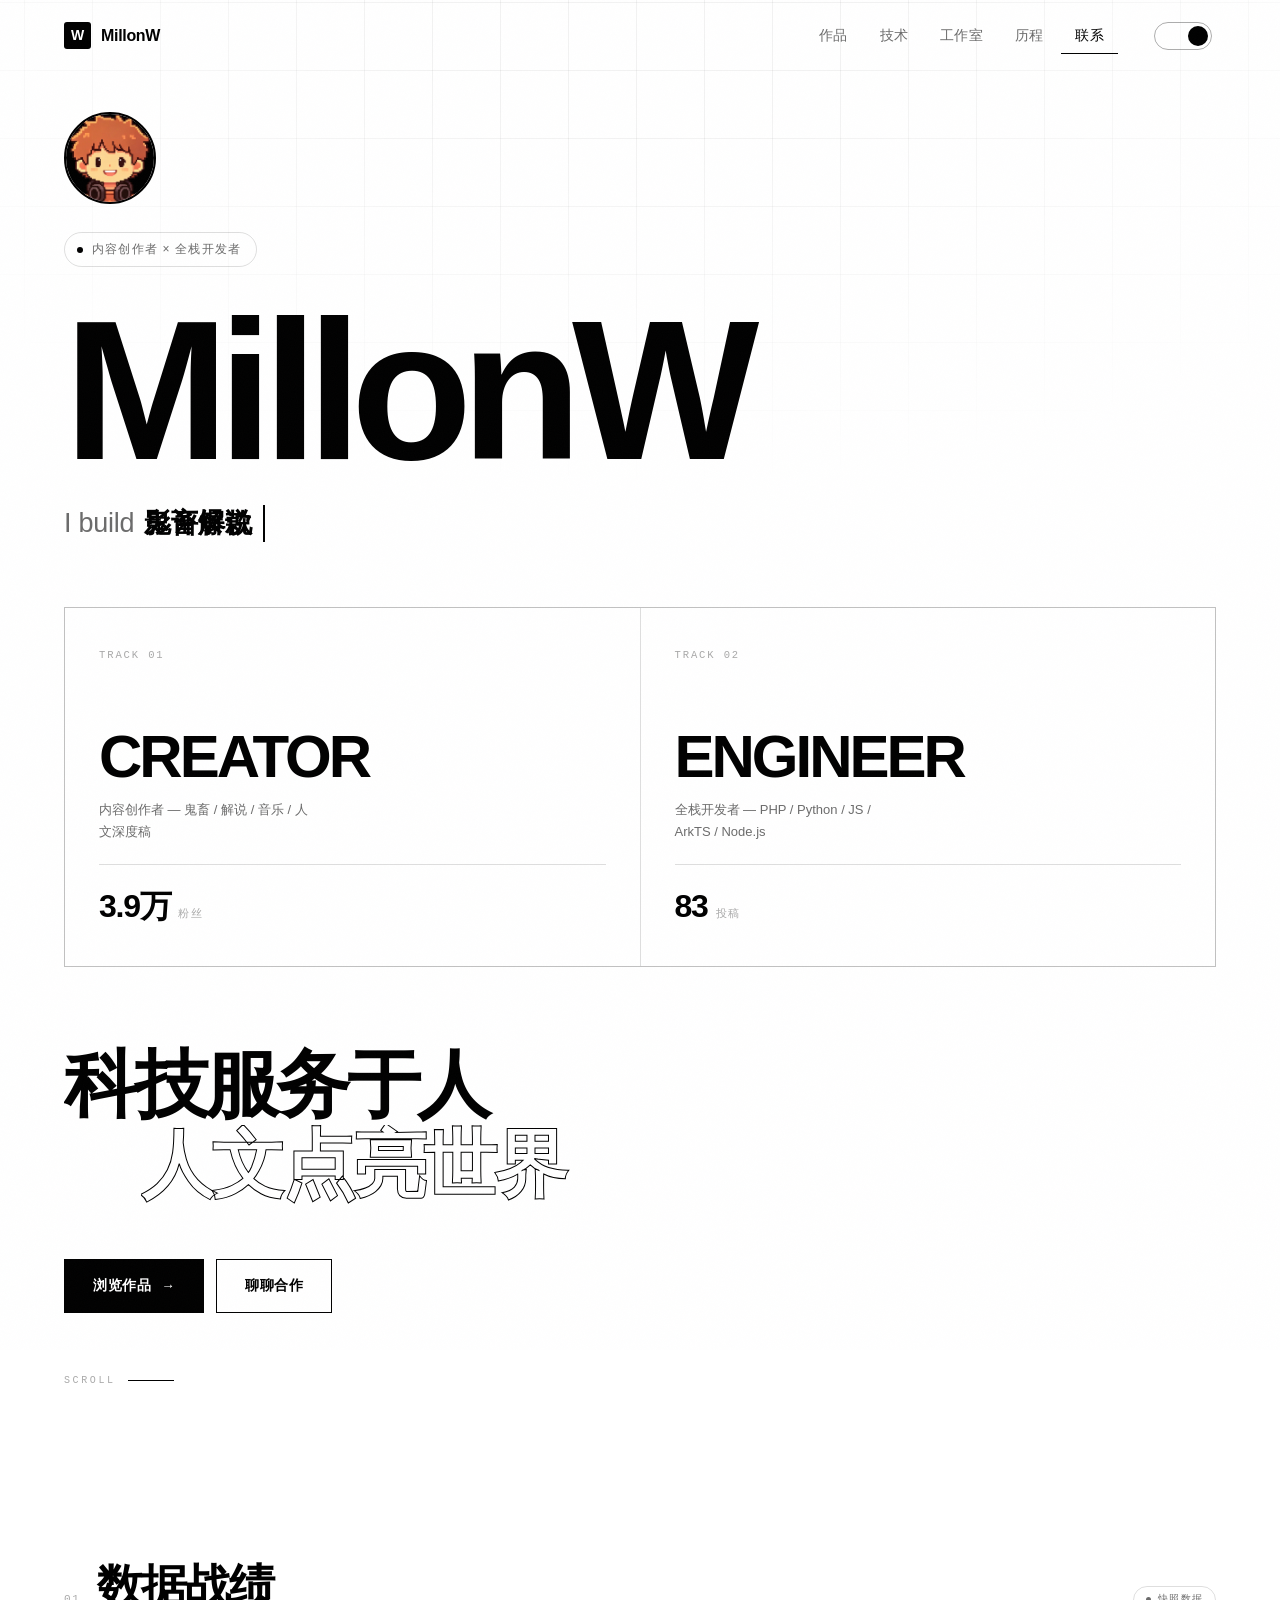
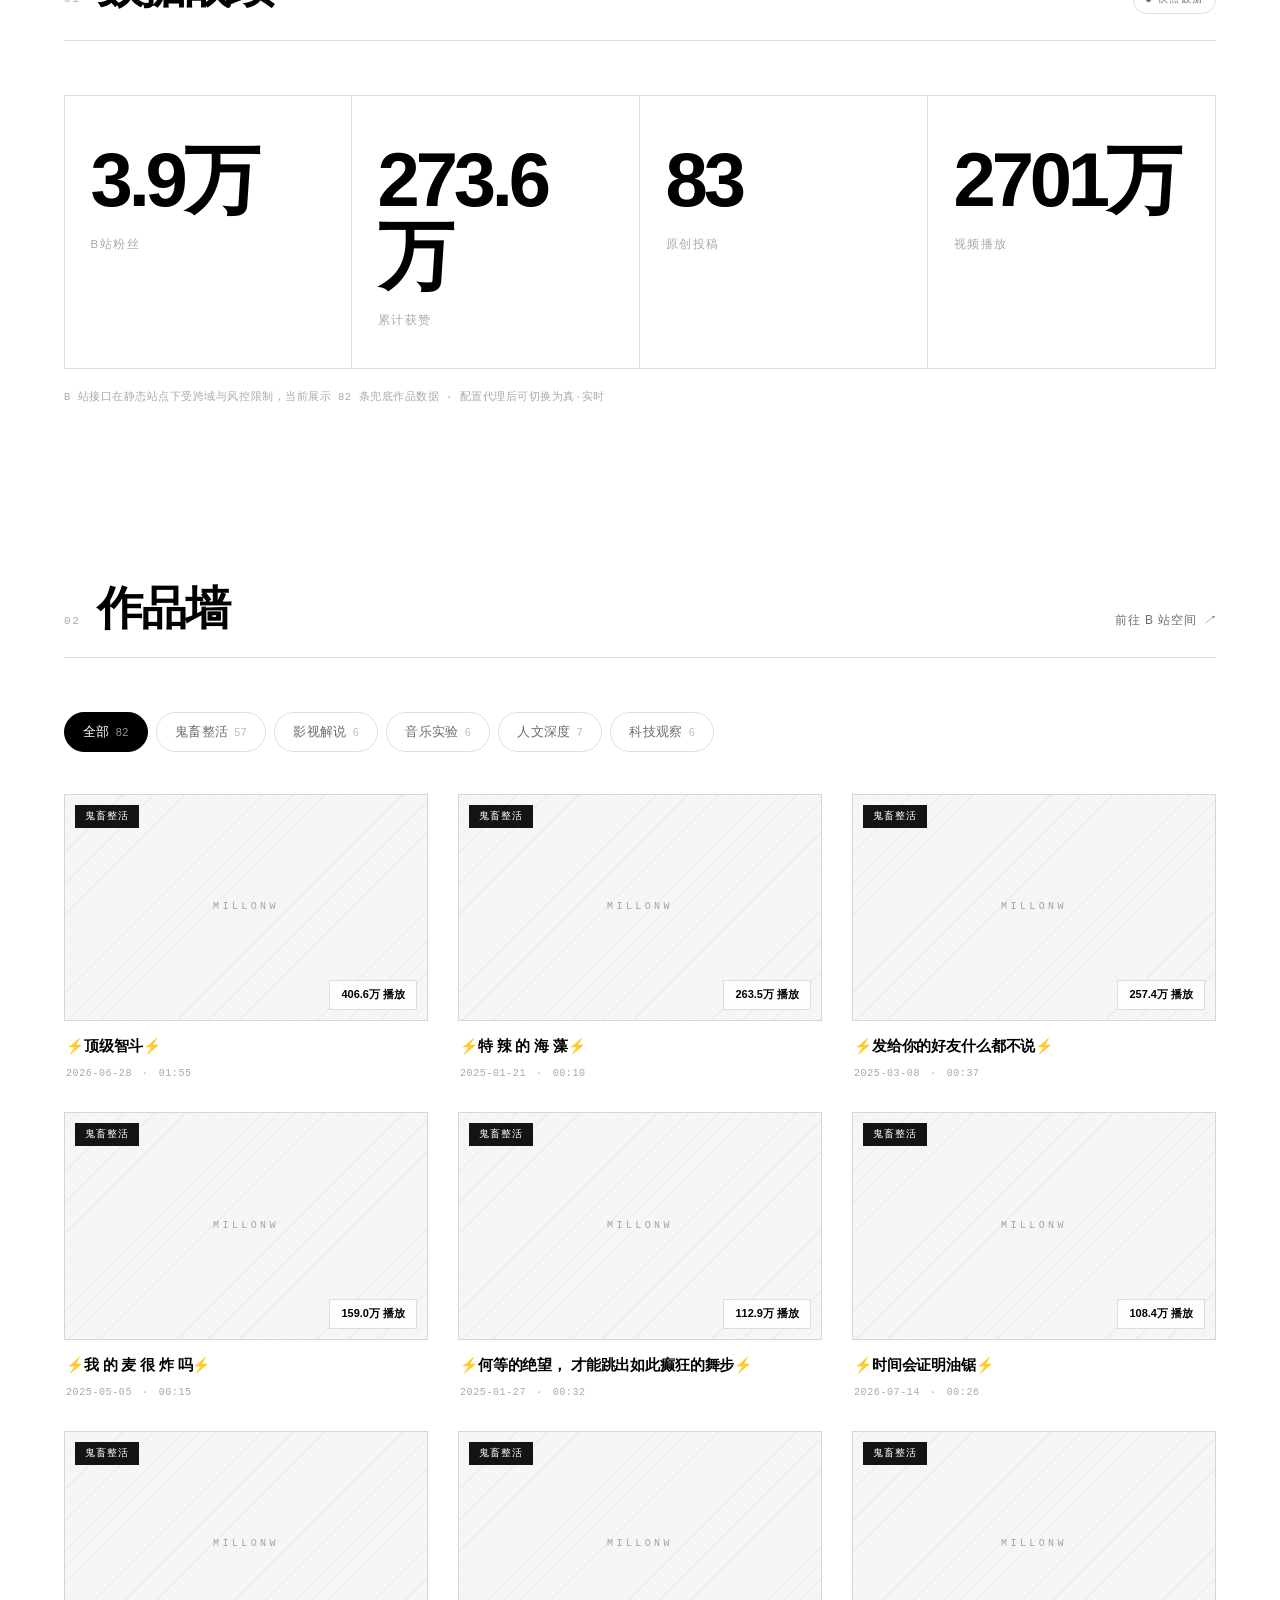
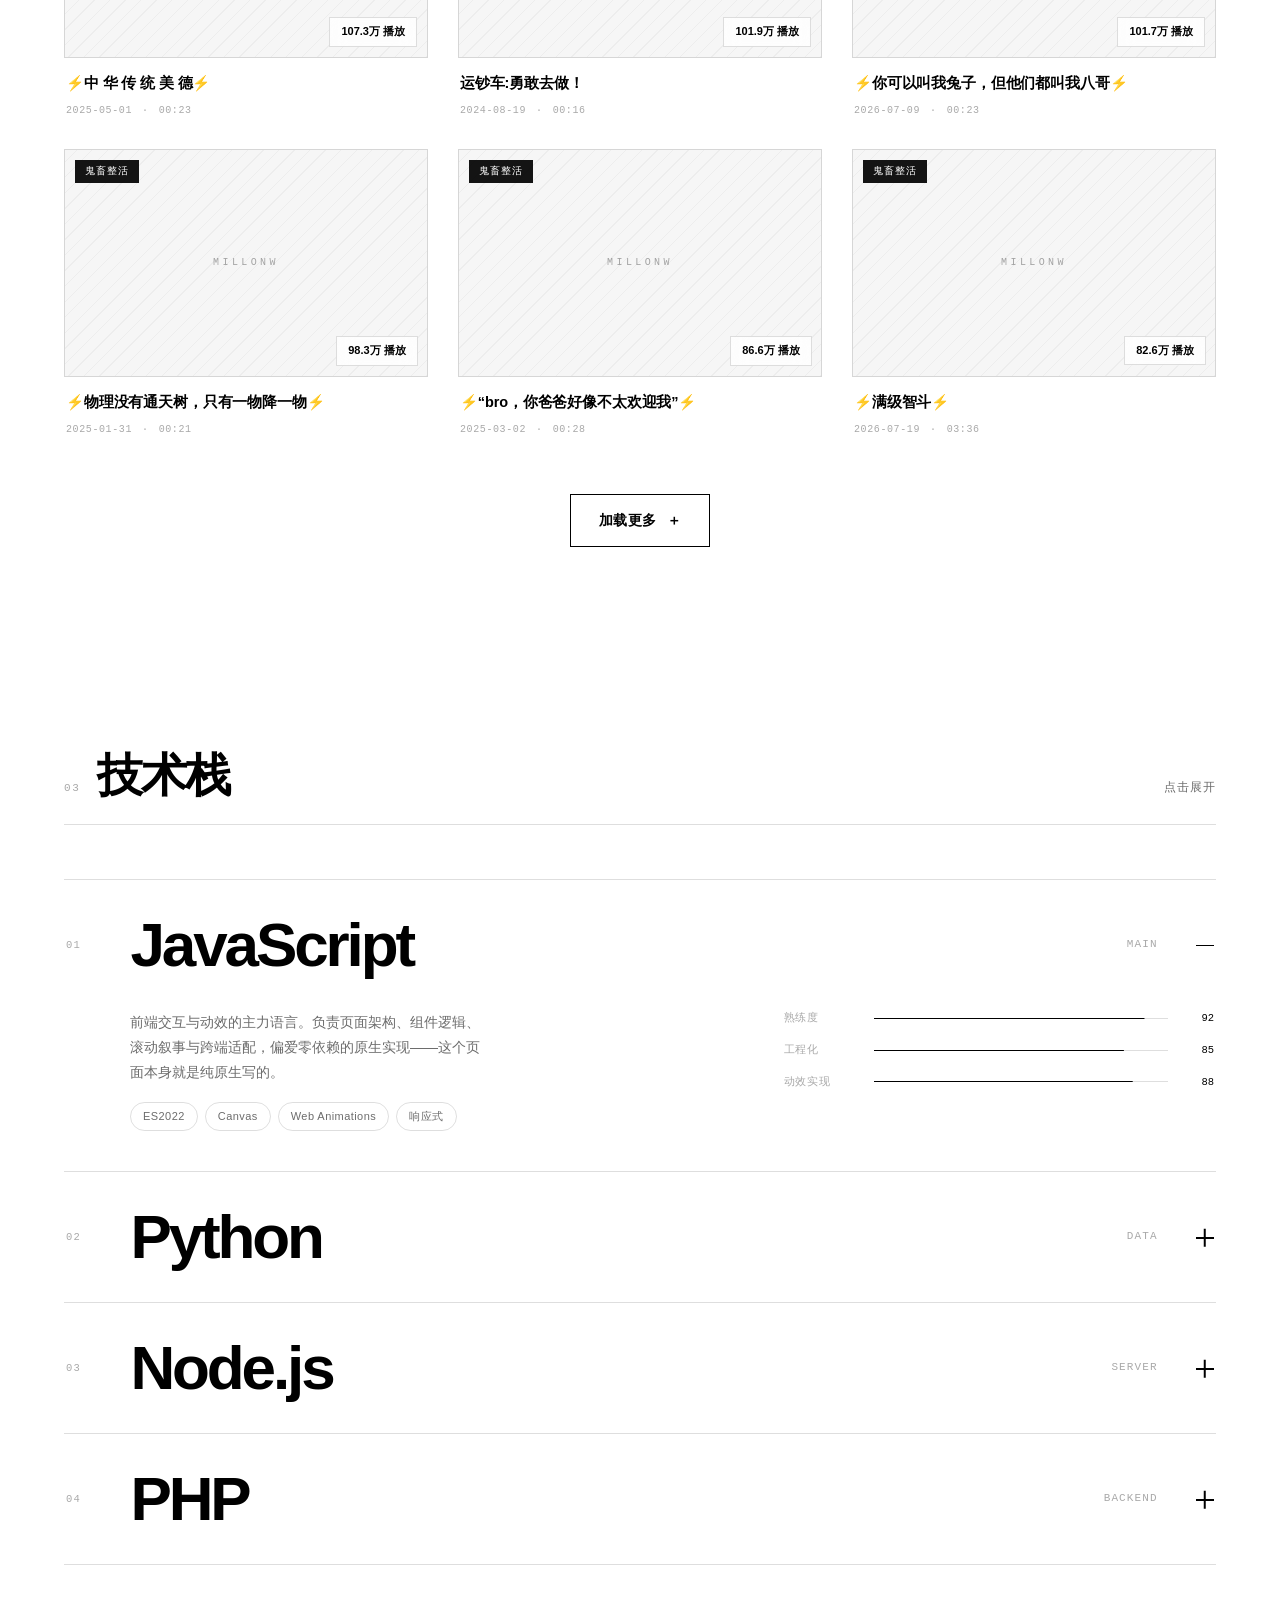
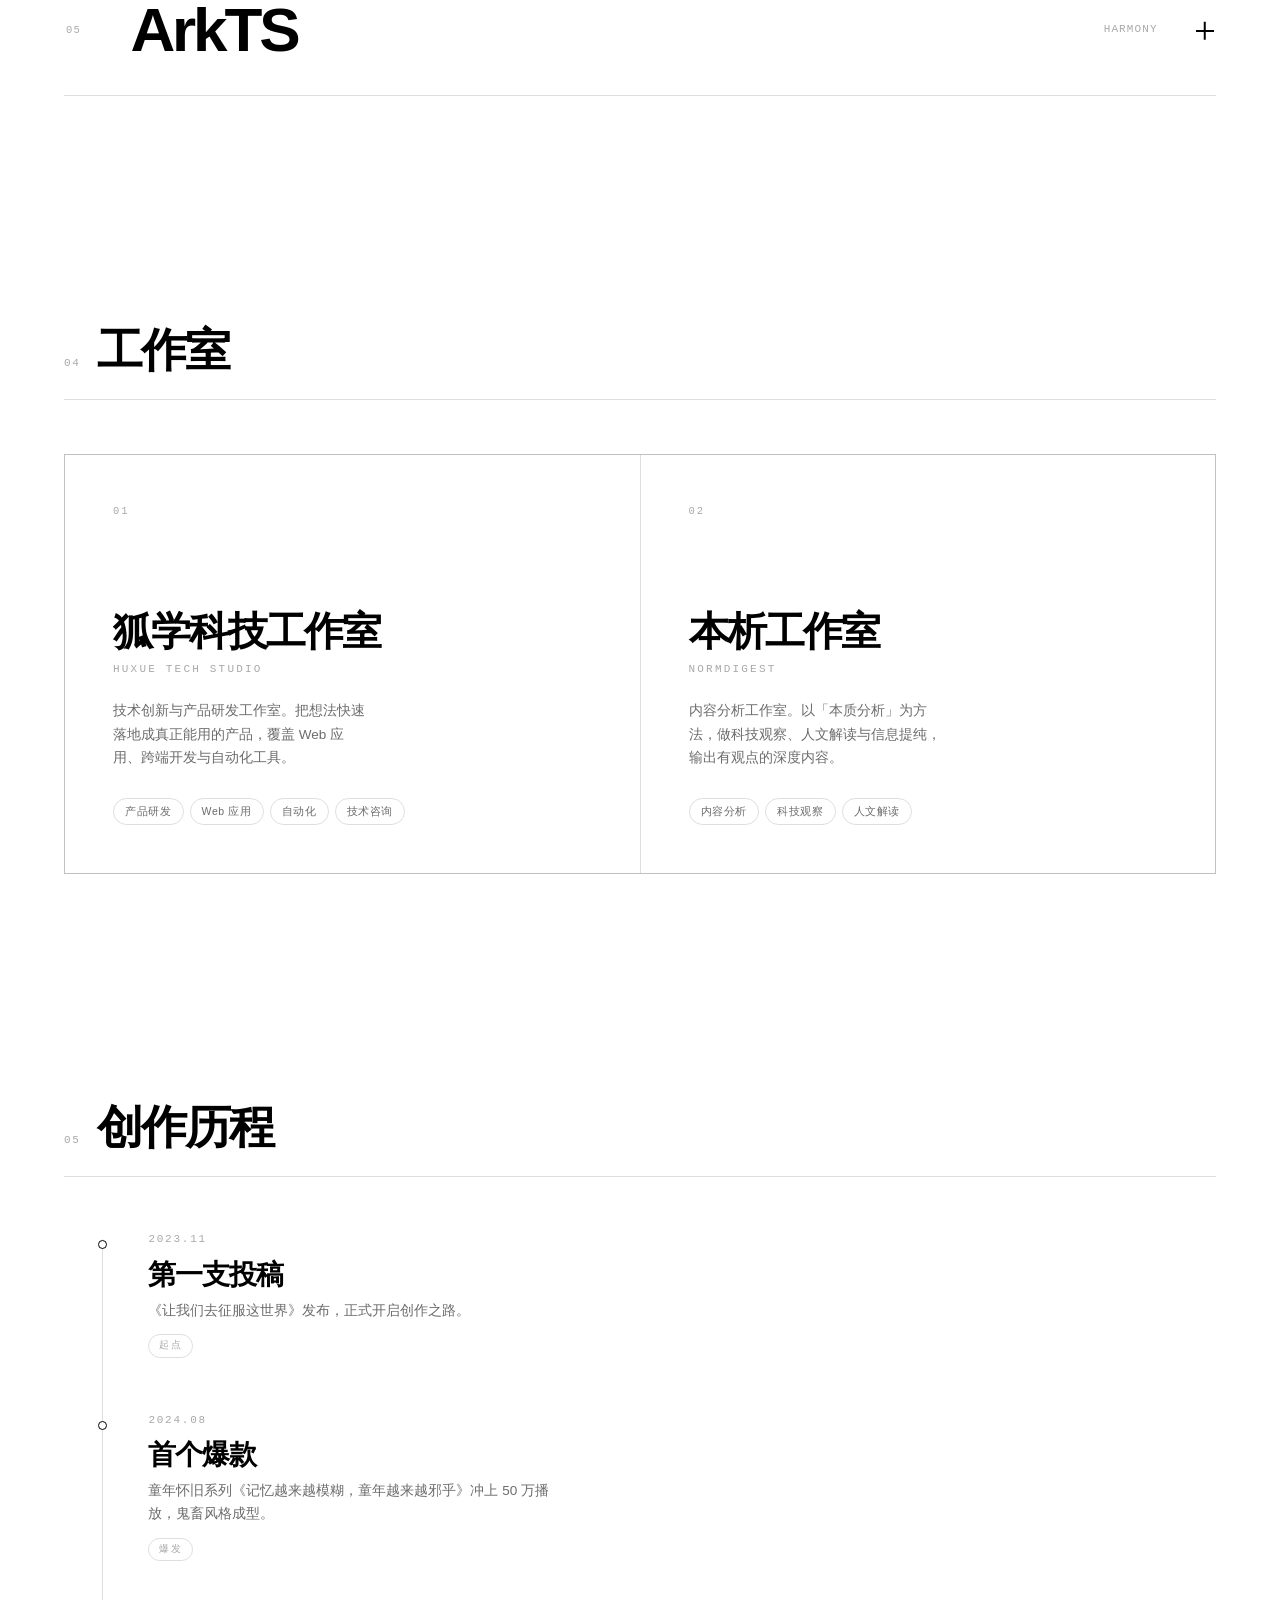
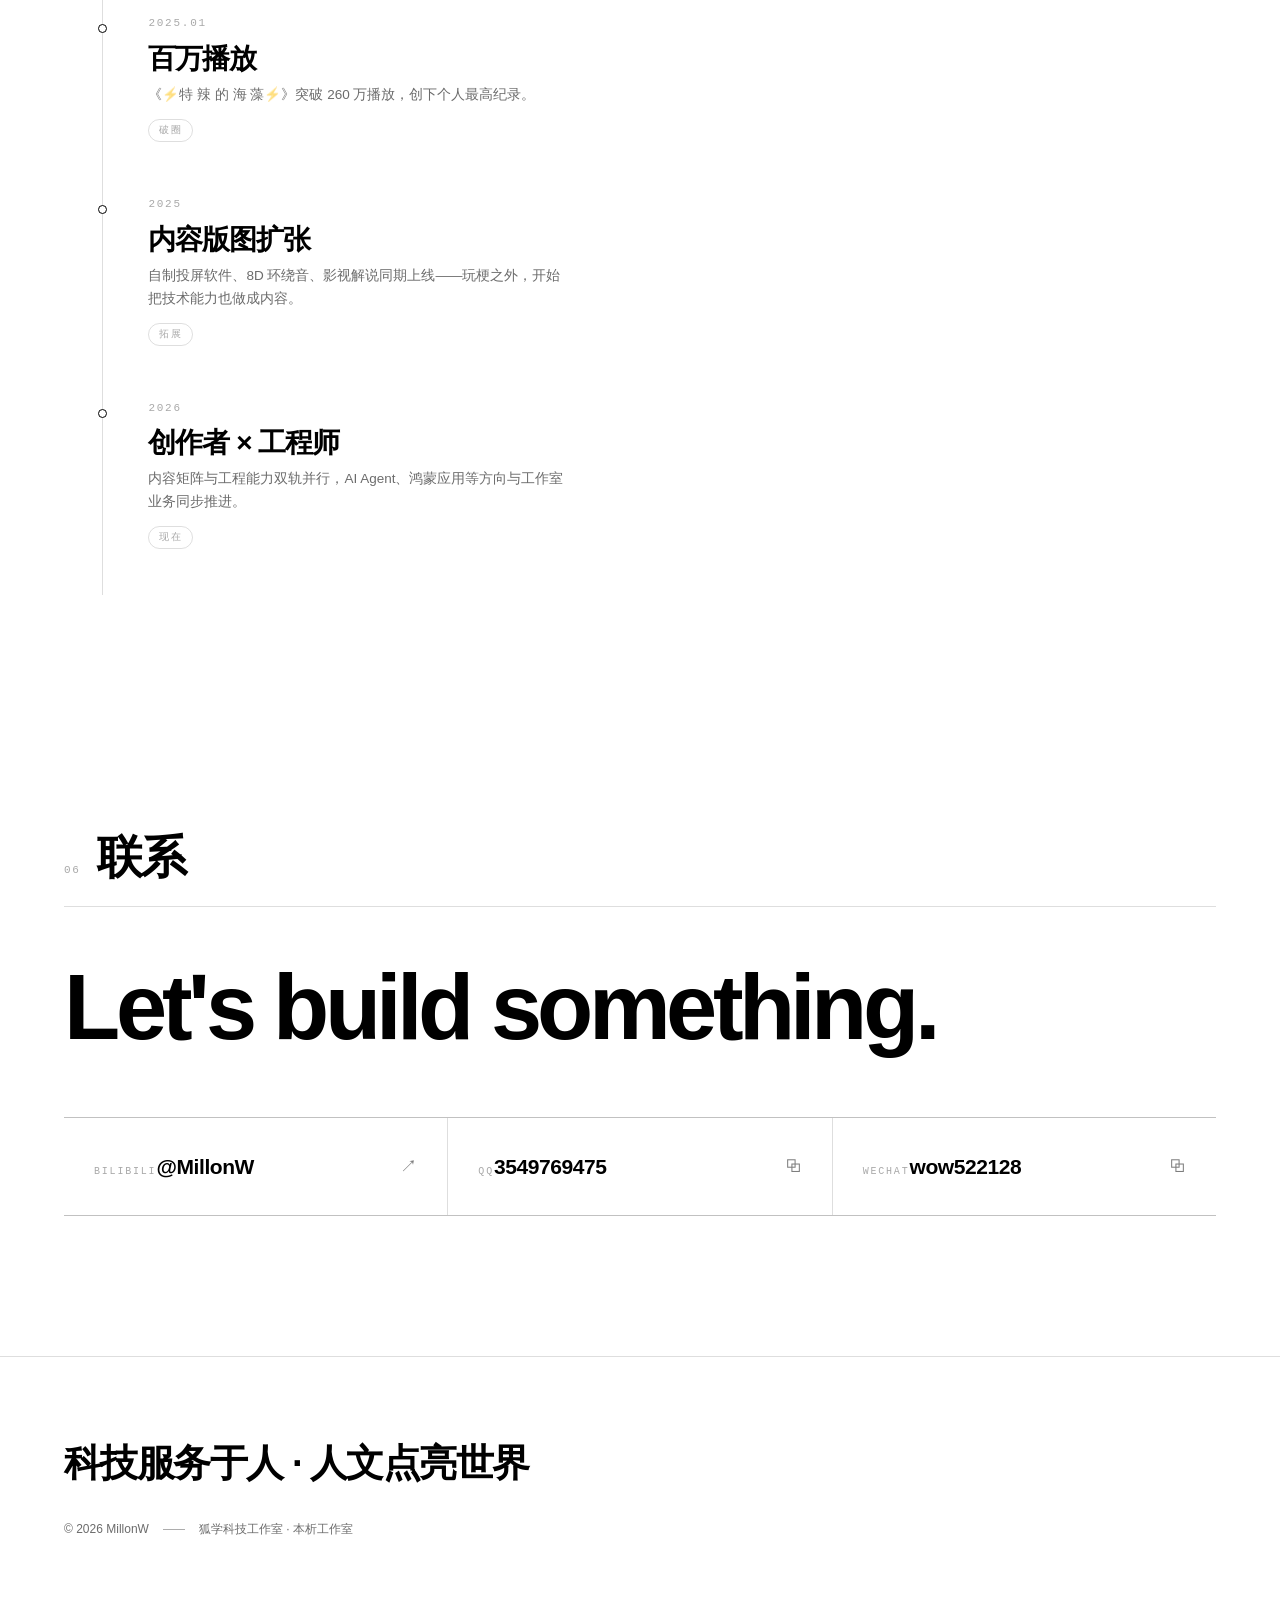
==== index.html @ 4a367e1f "feat: 个人主页上线（双轨身份 · 极简黑白 · 零依赖静态站）" ====
<!DOCTYPE html>
<html lang="zh-CN" data-theme="dark">
<head>
<meta charset="UTF-8">
<meta name="viewport" content="width=device-width, initial-scale=1.0, viewport-fit=cover">
<meta name="theme-color" content="#000000">
<title>MillonW — 科技服务于人，人文点亮世界</title>
<meta name="description" content="MillonW · B站UP主 / 全栈开发者 / 狐学科技工作室 & 本析工作室创始人。科技服务于人，人文点亮世界。">
<meta name="keywords" content="MillonW,狐学科技,本析工作室,NormDigest,全栈开发,PHP,Python,JavaScript,ArkTS,Node.js,B站UP主">

<!-- Open Graph -->
<meta property="og:type" content="profile">
<meta property="og:title" content="MillonW — 科技服务于人，人文点亮世界">
<meta property="og:description" content="B站UP主 / 全栈开发者 / 狐学科技 & 本析工作室创始人">
<meta property="og:image" content="assets/img/avatar.jpg">
<meta name="twitter:card" content="summary_large_image">

<link rel="icon" href="data:image/svg+xml,%3Csvg%20xmlns='http://www.w3.org/2000/svg'%20viewBox='0%200%20100%20100'%3E%3Crect%20width='100'%20height='100'%20fill='%23000'/%3E%3Cpath%20d='M18%2024%20L34%2076%20L50%2040%20L66%2076%20L82%2024'%20fill='none'%20stroke='%23fff'%20stroke-width='14'%20stroke-linejoin='round'%20stroke-linecap='round'/%3E%3C/svg%3E">

<link rel="preconnect" href="https://i0.hdslb.com">
<link rel="preconnect" href="https://i1.hdslb.com">
<link rel="preconnect" href="https://i2.hdslb.com">
<link rel="stylesheet" href="assets/css/style.css">
</head>
<body>

<!-- ══════════════════════════ 预加载 ══════════════════════════ -->
<div class="preloader" id="preloader">
  <div class="preloader__inner">
    <div class="preloader__name" aria-label="MillonW">
      <span>M</span><span>I</span><span>L</span><span>L</span><span>O</span><span>N</span><span>W</span>
    </div>
    <div class="preloader__bar"><i></i></div>
  </div>
</div>

<!-- ══════════════════════════ 装饰层 ══════════════════════════ -->
<div class="grain" aria-hidden="true"></div>
<div class="grid-bg" aria-hidden="true"><div class="grid-bg__inner"></div></div>
<div class="spotlight" id="spotlight" aria-hidden="true"></div>

<div class="cursor" id="cursor" aria-hidden="true"><i></i></div>
<div class="scroll-progress" aria-hidden="true"><i id="scrollBar"></i></div>

<!-- ══════════════════════════ 导航 ══════════════════════════ -->
<!-- 浮动控件：页面较长，导航自动隐藏后仍可随时切主题 / 回顶部 -->
<div class="fab" id="fab">
  <button class="fab__btn" id="fabTheme" type="button" aria-label="切换黑白配色" title="切换黑白配色">
    <svg class="ico-sun" viewBox="0 0 24 24" width="15" height="15" aria-hidden="true">
      <circle cx="12" cy="12" r="4.2" fill="currentColor"/>
      <g stroke="currentColor" stroke-width="1.8" stroke-linecap="round">
        <path d="M12 2v2.6M12 19.4V22M2 12h2.6M19.4 12H22M4.9 4.9l1.9 1.9M17.2 17.2l1.9 1.9M19.1 4.9l-1.9 1.9M6.8 17.2l-1.9 1.9"/>
      </g>
    </svg>
    <svg class="ico-moon" viewBox="0 0 24 24" width="15" height="15" aria-hidden="true">
      <path d="M20.5 14.6A8.6 8.6 0 1 1 9.4 3.5a6.9 6.9 0 0 0 11.1 11.1z" fill="currentColor"/>
    </svg>
  </button>
  <button class="fab__btn" id="fabTop" type="button" aria-label="回到顶部" title="回到顶部">
    <svg viewBox="0 0 24 24" width="15" height="15" aria-hidden="true">
      <path d="M12 19V5M5 12l7-7 7 7" fill="none" stroke="currentColor" stroke-width="1.9"
            stroke-linecap="round" stroke-linejoin="round"/>
    </svg>
  </button>
</div>

<header class="nav" id="nav">
  <div class="nav__inner">
    <a href="#hero" class="nav__logo" data-scroll>
      <span class="nav__logo-mark">W</span>
      <span class="nav__logo-text">MillonW</span>
    </a>

    <nav class="nav__links" aria-label="主导航">
      <a href="#works" data-scroll><span>作品</span></a>
      <a href="#stack" data-scroll><span>技术</span></a>
      <a href="#studio" data-scroll><span>工作室</span></a>
      <a href="#timeline" data-scroll><span>历程</span></a>
      <a href="#contact" data-scroll><span>联系</span></a>
    </nav>

    <div class="nav__right">
      <button class="theme-toggle" id="themeToggle" aria-label="切换黑白配色" title="切换黑白配色">
        <span class="theme-toggle__track">
          <i class="theme-toggle__thumb"></i>
          <svg class="ico-sun" viewBox="0 0 24 24" width="12" height="12" aria-hidden="true">
            <circle cx="12" cy="12" r="4.2" fill="currentColor"/>
            <g stroke="currentColor" stroke-width="1.8" stroke-linecap="round">
              <path d="M12 2v2.6M12 19.4V22M2 12h2.6M19.4 12H22M4.9 4.9l1.9 1.9M17.2 17.2l1.9 1.9M19.1 4.9l-1.9 1.9M6.8 17.2l-1.9 1.9"/>
            </g>
          </svg>
          <svg class="ico-moon" viewBox="0 0 24 24" width="12" height="12" aria-hidden="true">
            <path d="M20.5 14.6A8.6 8.6 0 1 1 9.4 3.5a6.9 6.9 0 0 0 11.1 11.1z" fill="currentColor"/>
          </svg>
        </span>
      </button>

      <button class="nav__burger" id="burger" aria-label="打开菜单" aria-expanded="false">
        <i></i><i></i>
      </button>
    </div>
  </div>
</header>

<!-- 移动端抽屉 -->
<div class="drawer" id="drawer" aria-hidden="true">
  <nav class="drawer__links">
    <a href="#works" data-scroll><em>01</em> 作品</a>
    <a href="#stack" data-scroll><em>02</em> 技术</a>
    <a href="#studio" data-scroll><em>03</em> 工作室</a>
    <a href="#timeline" data-scroll><em>04</em> 历程</a>
    <a href="#contact" data-scroll><em>05</em> 联系</a>
  </nav>
  <div class="drawer__foot">
    <span>科技服务于人，人文点亮世界</span>
  </div>
</div>

<main id="main">

<!-- ══════════════════════════ HERO ══════════════════════════ -->
<section class="hero" id="hero">
  <div class="hero__inner">

    <div class="hero__avatar reveal" aria-label="MillonW 头像">
      <img src="assets/img/avatar.jpg" alt="MillonW 头像" width="84" height="84" decoding="async">
    </div>

    <div class="hero__tag reveal">
      <i class="dot"></i>
      <span data-live-label>内容创作者 × 全栈开发者</span>
    </div>

    <h1 class="hero__title">
      <span class="hero__title-line" data-split>MillonW</span>
    </h1>

    <div class="hero__roles">
      <span class="hero__role-static">I build</span>
      <span class="hero__role-rotator" id="roleRotator">
        <span class="is-active">鬼畜爆款</span>
        <span>影评解说</span>
        <span>8D 音乐</span>
        <span>全栈应用</span>
        <span>AI Agent</span>
      </span>
    </div>

    <!-- 双轨：创作者 / 工程师 -->
    <div class="tracks" id="tracks">
      <a class="track reveal" href="#works" data-scroll data-track="creator">
        <div class="track__head">
          <span class="track__no">TRACK 01</span>
          <span class="track__arrow">↗</span>
        </div>
        <h3 class="track__title">CREATOR</h3>
        <p class="track__desc">内容创作者 — 鬼畜 / 解说 / 音乐 / 人文深度稿</p>
        <div class="track__meta"><b data-stat="follower">—</b><span>粉丝</span></div>
      </a>
      <a class="track reveal" href="#stack" data-scroll data-track="engineer">
        <div class="track__head">
          <span class="track__no">TRACK 02</span>
          <span class="track__arrow">↗</span>
        </div>
        <h3 class="track__title">ENGINEER</h3>
        <p class="track__desc">全栈开发者 — PHP / Python / JS / ArkTS / Node.js</p>
        <div class="track__meta"><b data-stat="archiveCount">—</b><span>投稿</span></div>
      </a>
    </div>

    <!-- 名言视觉锤 -->
    <div class="creed" id="creed">
      <p class="creed__line" data-creed>科技服务于人</p>
      <p class="creed__line creed__line--alt" data-creed>人文点亮世界</p>
    </div>

    <div class="hero__cta reveal">
      <a href="#works" class="btn btn--solid" data-scroll>
        <span>浏览作品</span>
        <i>→</i>
      </a>
      <a href="#contact" class="btn btn--ghost" data-scroll>
        <span>聊聊合作</span>
      </a>
    </div>
  </div>

  <a class="scroll-hint" href="#stats" data-scroll aria-label="向下滚动">
    <span>SCROLL</span>
    <i></i>
  </a>
</section>

<!-- ══════════════════════════ 数据战绩 ══════════════════════════ -->
<section class="stats" id="stats">
  <div class="wrap">
    <div class="sec-head reveal">
      <span class="sec-head__no">01</span>
      <h2 class="sec-head__title">数据战绩</h2>
      <span class="live-badge" id="liveBadge" data-state="loading">
        <i></i><span>同步中</span>
      </span>
    </div>

    <div class="stats__grid">
      <div class="stat reveal">
        <b class="stat__num" data-count="0" data-suffix="">0</b>
        <span class="stat__label">B站粉丝</span>
      </div>
      <div class="stat reveal">
        <b class="stat__num" data-count="0" data-suffix="">0</b>
        <span class="stat__label">累计获赞</span>
      </div>
      <div class="stat reveal">
        <b class="stat__num" data-count="0" data-suffix="">0</b>
        <span class="stat__label">原创投稿</span>
      </div>
      <div class="stat reveal">
        <b class="stat__num" data-count="0" data-suffix="">0</b>
        <span class="stat__label">视频播放</span>
      </div>
    </div>

    <p class="stats__note" id="statsNote"></p>
  </div>
</section>

<!-- ══════════════════════════ 作品墙 ══════════════════════════ -->
<section class="works" id="works">
  <div class="wrap">
    <div class="sec-head reveal">
      <span class="sec-head__no">02</span>
      <h2 class="sec-head__title">作品墙</h2>
      <a class="sec-head__link" href="https://space.bilibili.com/1004939949" target="_blank" rel="noopener">
        前往 B 站空间 <i>↗</i>
      </a>
    </div>

    <div class="filters" id="filters" role="tablist" aria-label="作品分类筛选"></div>

    <div class="works__grid" id="worksGrid"></div>

    <div class="works__more">
      <button class="btn btn--ghost" id="loadMore" hidden>
        <span>加载更多</span>
        <i>＋</i>
      </button>
    </div>
  </div>
</section>

<!-- ══════════════════════════ 技术栈 ══════════════════════════ -->
<section class="stack" id="stack">
  <div class="wrap">
    <div class="sec-head reveal">
      <span class="sec-head__no">03</span>
      <h2 class="sec-head__title">技术栈</h2>
      <span class="sec-head__hint">点击展开</span>
    </div>

    <div class="stack__list" id="stackList"></div>
  </div>
</section>

<!-- ══════════════════════════ 工作室 ══════════════════════════ -->
<section class="studio" id="studio">
  <div class="wrap">
    <div class="sec-head reveal">
      <span class="sec-head__no">04</span>
      <h2 class="sec-head__title">工作室</h2>
    </div>
    <div class="studio__grid" id="studioGrid"></div>
  </div>
</section>

<!-- ══════════════════════════ 历程 ══════════════════════════ -->
<section class="timeline" id="timeline">
  <div class="wrap">
    <div class="sec-head reveal">
      <span class="sec-head__no">05</span>
      <h2 class="sec-head__title">创作历程</h2>
    </div>
    <ol class="tl" id="timelineList"></ol>
  </div>
</section>

<!-- ══════════════════════════ 联系 ══════════════════════════ -->
<section class="contact" id="contact">
  <div class="wrap">
    <div class="sec-head reveal">
      <span class="sec-head__no">06</span>
      <h2 class="sec-head__title">联系</h2>
    </div>

    <h3 class="contact__big" data-split>Let's build something.</h3>

    <div class="contact__grid" id="contactGrid"></div>
  </div>
</section>

</main>

<footer class="foot">
  <div class="wrap">
    <div class="foot__creed">科技服务于人 · 人文点亮世界</div>
    <div class="foot__meta">
      <span>© <span id="year">2026</span> MillonW</span>
      <span class="foot__sep"></span>
      <span>狐学科技工作室 · 本析工作室</span>
    </div>
  </div>
</footer>

<script src="assets/js/fallback.js"></script>
<script src="assets/js/bili.js"></script>
<script src="assets/js/main.js"></script>
</body>
</html>
---- assets/css/style.css ----
/* ══════════════════════════════════════════════════════════════
   MillonW · 个人主页
   ins 极简黑白 · 双轨（创作者 × 工程师）· 零依赖
   ══════════════════════════════════════════════════════════════ */

/* ─────────────── 1. 设计令牌 ─────────────── */
:root {
  /* 排版 */
  --font: -apple-system, BlinkMacSystemFont, "Segoe UI", "PingFang SC",
          "Hiragino Sans GB", "Microsoft YaHei", "Helvetica Neue",
          Helvetica, Arial, sans-serif;
  --font-mono: ui-monospace, "SF Mono", SFMono-Regular, Menlo, Consolas,
               "Liberation Mono", monospace;

  /* 动效曲线 */
  --ease: cubic-bezier(.22, 1, .36, 1);
  --ease-io: cubic-bezier(.76, 0, .24, 1);
  --ease-out: cubic-bezier(.16, 1, .3, 1);
  --t-fast: .28s;
  --t-mid: .5s;
  --t-slow: .9s;

  /* 布局 */
  --wrap: 1280px;
  --pad: clamp(20px, 5vw, 80px);
  --nav-h: 72px;
}

/* 深色（默认） */
[data-theme="dark"] {
  --bg: #000000;
  --bg-2: #070707;
  --fg: #ffffff;
  --fg-dim: rgba(255, 255, 255, .56);
  --fg-mute: rgba(255, 255, 255, .34);
  --line: rgba(255, 255, 255, .13);
  --line-strong: rgba(255, 255, 255, .28);
  --fill: rgba(255, 255, 255, .045);
  --fill-2: rgba(255, 255, 255, .075);
  --invert-bg: #ffffff;
  --invert-fg: #000000;
  --grain: .035;
  --grid: rgba(255, 255, 255, .045);
  --spot: rgba(255, 255, 255, .055);
  color-scheme: dark;
}

/* 浅色 */
[data-theme="light"] {
  --bg: #ffffff;
  --bg-2: #fafafa;
  --fg: #000000;
  --fg-dim: rgba(0, 0, 0, .58);
  --fg-mute: rgba(0, 0, 0, .34);
  --line: rgba(0, 0, 0, .13);
  --line-strong: rgba(0, 0, 0, .32);
  --fill: rgba(0, 0, 0, .035);
  --fill-2: rgba(0, 0, 0, .07);
  --invert-bg: #000000;
  --invert-fg: #ffffff;
  --grain: .022;
  --grid: rgba(0, 0, 0, .05);
  --spot: rgba(0, 0, 0, .04);
  color-scheme: light;
}

/* ─────────────── 2. 基础重置 ─────────────── */
*, *::before, *::after { box-sizing: border-box; }

html {
  -webkit-text-size-adjust: 100%;
  scroll-behavior: smooth;
}

body {
  margin: 0;
  font-family: var(--font);
  background: var(--bg);
  color: var(--fg);
  font-size: 16px;
  line-height: 1.6;
  overflow-x: hidden;
  -webkit-font-smoothing: antialiased;
  -moz-osx-font-smoothing: grayscale;
  transition: background-color .55s var(--ease), color .55s var(--ease);
}

body.is-locked { overflow: hidden; }

h1, h2, h3, h4, p, figure { margin: 0; }
a { color: inherit; text-decoration: none; }
img { display: block; max-width: 100%; }
button { font: inherit; color: inherit; background: none; border: 0; cursor: pointer; }
ul, ol { margin: 0; padding: 0; list-style: none; }

::selection { background: var(--fg); color: var(--bg); }

:focus-visible {
  outline: 2px solid var(--fg);
  outline-offset: 3px;
  border-radius: 2px;
}

/* 滚动条 */
::-webkit-scrollbar { width: 9px; }
::-webkit-scrollbar-track { background: var(--bg); }
::-webkit-scrollbar-thumb {
  background: var(--line-strong);
  border: 3px solid var(--bg);
  border-radius: 9px;
}
::-webkit-scrollbar-thumb:hover { background: var(--fg-dim); }

.wrap {
  width: 100%;
  max-width: var(--wrap);
  margin: 0 auto;
  padding: 0 var(--pad);
}

/* ─────────────── 3. 装饰层 ─────────────── */
.grain {
  position: fixed;
  inset: -50%;
  z-index: 9998;
  pointer-events: none;
  opacity: var(--grain);
  background-image: url("data:image/svg+xml,%3Csvg xmlns='http://www.w3.org/2000/svg' width='200' height='200'%3E%3Cfilter id='n'%3E%3CfeTurbulence type='fractalNoise' baseFrequency='.85' numOctaves='3'/%3E%3C/filter%3E%3Crect width='200' height='200' filter='url(%23n)'/%3E%3C/svg%3E");
  animation: grainShift 6s steps(5) infinite;
}
@keyframes grainShift {
  0%,100% { transform: translate(0,0); }
  20% { transform: translate(-2%, 1.5%); }
  40% { transform: translate(1.5%, -1%); }
  60% { transform: translate(-1%, -2%); }
  80% { transform: translate(2%, 1%); }
}

.grid-bg {
  position: fixed;
  inset: 0;
  z-index: 0;
  pointer-events: none;
  overflow: hidden;
  mask-image: radial-gradient(ellipse 90% 70% at 50% 0%, #000 20%, transparent 78%);
  -webkit-mask-image: radial-gradient(ellipse 90% 70% at 50% 0%, #000 20%, transparent 78%);
}
.grid-bg__inner {
  position: absolute;
  inset: -30%;
  background-image:
    linear-gradient(to right, var(--grid) 1px, transparent 1px),
    linear-gradient(to bottom, var(--grid) 1px, transparent 1px);
  background-size: 68px 68px;
  animation: gridDrift 26s linear infinite;
  will-change: transform;
}
@keyframes gridDrift {
  to { transform: translate3d(68px, 68px, 0); }
}

.spotlight {
  position: fixed;
  inset: 0;
  z-index: 0;
  pointer-events: none;
  opacity: 0;
  transition: opacity .6s var(--ease);
  background: radial-gradient(420px circle at var(--mx, 50%) var(--my, 0%),
              var(--spot), transparent 70%);
}
.spotlight.is-on { opacity: 1; }

/* 滚动进度 */
.scroll-progress {
  position: fixed;
  top: 0; left: 0; right: 0;
  height: 2px;
  z-index: 9997;
  pointer-events: none;
}
.scroll-progress i {
  display: block;
  height: 100%;
  width: 0%;
  background: var(--fg);
  transform-origin: left;
}

/* 自定义光标 */
.cursor {
  position: fixed;
  top: 0; left: 0;
  z-index: 9999;
  pointer-events: none;
  mix-blend-mode: difference;
  opacity: 0;
  transition: opacity .3s var(--ease);
}
.cursor i {
  display: block;
  width: 26px; height: 26px;
  margin: -13px 0 0 -13px;
  border: 1px solid #fff;
  border-radius: 50%;
  transition: transform .35s var(--ease-io), background-color .35s var(--ease);
}
.cursor.is-on { opacity: 1; }
.cursor.is-hot i {
  transform: scale(2.1);
  background: rgba(255, 255, 255, .18);
}

/* ─────────────── 4. 预加载 ─────────────── */
.preloader {
  position: fixed;
  inset: 0;
  z-index: 10000;
  background: var(--bg);
  display: grid;
  place-items: center;
  transition: opacity .7s var(--ease), visibility .7s;
}
.preloader.is-done {
  opacity: 0;
  visibility: hidden;
  pointer-events: none;
}
.preloader__inner { text-align: center; }
.preloader__name {
  display: flex;
  gap: .02em;
  font-size: clamp(38px, 11vw, 92px);
  font-weight: 900;
  letter-spacing: -.05em;
}
.preloader__name span {
  display: inline-block;
  opacity: 0;
  transform: translateY(48px) rotate(6deg);
  animation: preIn .9s var(--ease-out) forwards;
}
.preloader__name span:nth-child(1) { animation-delay: .05s; }
.preloader__name span:nth-child(2) { animation-delay: .12s; }
.preloader__name span:nth-child(3) { animation-delay: .19s; }
.preloader__name span:nth-child(4) { animation-delay: .26s; }
.preloader__name span:nth-child(5) { animation-delay: .33s; }
.preloader__name span:nth-child(6) { animation-delay: .40s; }
.preloader__name span:nth-child(7) { animation-delay: .47s; }
@keyframes preIn {
  to { opacity: 1; transform: translateY(0) rotate(0); }
}
.preloader__bar {
  margin: 30px auto 0;
  width: min(220px, 50vw);
  height: 1px;
  background: var(--line);
  overflow: hidden;
}
.preloader__bar i {
  display: block;
  height: 100%;
  width: 100%;
  background: var(--fg);
  transform: scaleX(0);
  transform-origin: left;
  animation: preBar 1.25s var(--ease-io) forwards;
}
@keyframes preBar { to { transform: scaleX(1); } }

/* 浮动控件（切主题 / 回顶部） */
.fab {
  position: fixed;
  right: clamp(14px, 2.6vw, 32px);
  bottom: clamp(14px, 2.6vw, 32px);
  z-index: 800;
  display: flex;
  flex-direction: column;
  gap: 9px;
  opacity: 0;
  transform: translateY(18px);
  pointer-events: none;
  transition: opacity .5s var(--ease), transform .6s var(--ease-out);
}
.fab.is-on { opacity: 1; transform: none; pointer-events: auto; }

.fab__btn {
  position: relative;
  display: grid;
  place-items: center;
  width: 42px; height: 42px;
  border: 1px solid var(--line-strong);
  border-radius: 50%;
  background: color-mix(in srgb, var(--bg) 70%, transparent);
  backdrop-filter: blur(14px) saturate(160%);
  -webkit-backdrop-filter: blur(14px) saturate(160%);
  color: var(--fg);
  overflow: hidden;
  transition: color .4s var(--ease), border-color .4s var(--ease),
              transform .45s var(--ease-io);
}
.fab__btn::before {
  content: "";
  position: absolute;
  inset: 0;
  background: var(--fg);
  transform: translateY(101%);
  transition: transform .55s var(--ease-io);
}
.fab__btn:hover::before { transform: translateY(0); }
.fab__btn:hover { color: var(--bg); border-color: var(--fg); }
.fab__btn:active { transform: scale(.92); }
.fab__btn > svg { position: relative; z-index: 1; }

/* 日/月图标按主题切换显隐 */
[data-theme="dark"] .fab .ico-sun { opacity: 1; }
[data-theme="dark"] .fab .ico-moon { display: none; }
[data-theme="light"] .fab .ico-sun { display: none; }
[data-theme="light"] .fab .ico-moon { opacity: 1; }

/* ─────────────── 5. 导航 ─────────────── */
.nav {
  position: fixed;
  top: 0; left: 0; right: 0;
  z-index: 900;
  height: var(--nav-h);
  transition: transform .55s var(--ease-io), background-color .4s var(--ease),
              border-color .4s var(--ease), backdrop-filter .4s;
  border-bottom: 1px solid transparent;
}
.nav.is-stuck {
  background: color-mix(in srgb, var(--bg) 78%, transparent);
  backdrop-filter: saturate(160%) blur(18px);
  -webkit-backdrop-filter: saturate(160%) blur(18px);
  border-bottom-color: var(--line);
}
.nav.is-hidden { transform: translateY(-100%); }

.nav__inner {
  height: 100%;
  max-width: var(--wrap);
  margin: 0 auto;
  padding: 0 var(--pad);
  display: flex;
  align-items: center;
  justify-content: space-between;
  gap: 24px;
}

.nav__logo {
  display: flex;
  align-items: center;
  gap: 10px;
  font-weight: 800;
  letter-spacing: -.02em;
  font-size: 16px;
}
.nav__logo-mark {
  display: grid;
  place-items: center;
  width: 27px; height: 27px;
  background: var(--fg);
  color: var(--bg);
  font-weight: 900;
  font-size: 14px;
  border-radius: 3px;
  transition: transform .5s var(--ease-io), border-radius .5s var(--ease-io);
}
.nav__logo:hover .nav__logo-mark {
  transform: rotate(-8deg) scale(1.06);
  border-radius: 50% 3px;
}
.nav__logo-text { transition: opacity .3s; }

.nav__links {
  display: flex;
  gap: 4px;
  margin-left: auto;
  margin-right: 8px;
}
.nav__links a {
  position: relative;
  padding: 8px 14px;
  font-size: 13.5px;
  font-weight: 500;
  color: var(--fg-dim);
  letter-spacing: .02em;
  overflow: hidden;
  transition: color .35s var(--ease);
}
.nav__links a span {
  position: relative;
  z-index: 1;
  display: block;
  transition: transform .45s var(--ease-io);
}
.nav__links a::after {
  content: "";
  position: absolute;
  left: 0; bottom: 0;
  width: 100%; height: 1px;
  background: var(--fg);
  transform: scaleX(0);
  transform-origin: right;
  transition: transform .45s var(--ease-io);
}
.nav__links a:hover { color: var(--fg); }
.nav__links a:hover::after { transform: scaleX(1); transform-origin: left; }
.nav__links a.is-active { color: var(--fg); }
.nav__links a.is-active::after { transform: scaleX(1); transform-origin: left; }

.nav__right { display: flex; align-items: center; gap: 10px; }

/* 主题切换 */
.theme-toggle { padding: 4px; }
.theme-toggle__track {
  position: relative;
  display: flex;
  align-items: center;
  justify-content: space-between;
  gap: 5px;
  width: 58px; height: 28px;
  padding: 0 7px;
  border: 1px solid var(--line-strong);
  border-radius: 30px;
  color: var(--fg-mute);
  transition: border-color .4s, color .4s;
}
.theme-toggle:hover .theme-toggle__track { border-color: var(--fg); color: var(--fg); }
.theme-toggle__thumb {
  position: absolute;
  top: 3px; left: 3px;
  width: 20px; height: 20px;
  border-radius: 50%;
  background: var(--fg);
  transition: transform .55s var(--ease-io), background-color .5s;
}
[data-theme="light"] .theme-toggle__thumb { transform: translateX(30px); }
.theme-toggle__track svg {
  position: relative;
  z-index: 1;
  transition: opacity .4s, color .4s;
}
[data-theme="dark"] .ico-sun { opacity: .35; }
[data-theme="dark"] .ico-moon { opacity: 1; color: var(--bg); }
[data-theme="light"] .ico-sun { opacity: 1; color: var(--bg); }
[data-theme="light"] .ico-moon { opacity: .35; }

/* 汉堡 */
.nav__burger {
  display: none;
  width: 34px; height: 34px;
  position: relative;
}
.nav__burger i {
  position: absolute;
  left: 7px;
  width: 20px; height: 1.5px;
  background: var(--fg);
  transition: transform .5s var(--ease-io), opacity .3s;
}
.nav__burger i:nth-child(1) { top: 13px; }
.nav__burger i:nth-child(2) { top: 20px; }
.nav__burger.is-open i:nth-child(1) { transform: translateY(3.5px) rotate(45deg); }
.nav__burger.is-open i:nth-child(2) { transform: translateY(-3.5px) rotate(-45deg); }

/* 抽屉 */
.drawer {
  position: fixed;
  inset: 0;
  z-index: 850;
  background: var(--bg);
  padding: calc(var(--nav-h) + 40px) var(--pad) var(--pad);
  display: flex;
  flex-direction: column;
  justify-content: space-between;
  clip-path: inset(0 0 100% 0);
  transition: clip-path .7s var(--ease-io);
  pointer-events: none;
}
.drawer.is-open { clip-path: inset(0 0 0 0); pointer-events: auto; }
.drawer__links { display: flex; flex-direction: column; }
.drawer__links a {
  display: flex;
  align-items: baseline;
  gap: 16px;
  padding: 20px 0;
  border-bottom: 1px solid var(--line);
  font-size: clamp(28px, 8vw, 42px);
  font-weight: 800;
  letter-spacing: -.035em;
  opacity: 0;
  transform: translateY(26px);
  transition: opacity .5s var(--ease), transform .6s var(--ease-out);
}
.drawer.is-open .drawer__links a { opacity: 1; transform: none; }
.drawer.is-open .drawer__links a:nth-child(1) { transition-delay: .16s; }
.drawer.is-open .drawer__links a:nth-child(2) { transition-delay: .22s; }
.drawer.is-open .drawer__links a:nth-child(3) { transition-delay: .28s; }
.drawer.is-open .drawer__links a:nth-child(4) { transition-delay: .34s; }
.drawer.is-open .drawer__links a:nth-child(5) { transition-delay: .40s; }
.drawer__links em {
  font-family: var(--font-mono);
  font-style: normal;
  font-size: 11px;
  font-weight: 500;
  color: var(--fg-mute);
  letter-spacing: .1em;
}
.drawer__links a:active { opacity: .5; }
.drawer__foot {
  font-size: 12px;
  color: var(--fg-mute);
  letter-spacing: .16em;
  padding-top: 30px;
}

/* ─────────────── 6. HERO ─────────────── */
.hero {
  position: relative;
  z-index: 1;
  min-height: 100svh;
  display: flex;
  flex-direction: column;
  justify-content: center;
  padding: calc(var(--nav-h) + 40px) var(--pad) 110px;
  max-width: var(--wrap);
  margin: 0 auto;
}
.hero__inner { width: 100%; }

.hero__avatar {
  width: clamp(64px, 11vw, 92px);
  height: clamp(64px, 11vw, 92px);
  border-radius: 50%;
  overflow: hidden;
  margin-bottom: clamp(18px, 3vw, 28px);
  border: 2px solid var(--fg);
  background: var(--bg-2);
  transition: transform .5s var(--ease-io), box-shadow .5s var(--ease);
}
.hero__avatar img {
  width: 100%; height: 100%;
  object-fit: cover;
  transition: transform .6s var(--ease-out);
}
.hero__avatar:hover { transform: scale(1.05) rotate(-2deg); }
.hero__avatar:hover img { transform: scale(1.1); }

.hero__tag {
  display: inline-flex;
  align-items: center;
  gap: 9px;
  padding: 7px 15px 7px 12px;
  border: 1px solid var(--line);
  border-radius: 40px;
  font-size: 12px;
  letter-spacing: .1em;
  color: var(--fg-dim);
  margin-bottom: clamp(22px, 4vw, 38px);
}
.hero__tag .dot {
  width: 6px; height: 6px;
  border-radius: 50%;
  background: var(--fg);
  animation: pulse 2.4s var(--ease) infinite;
}
@keyframes pulse {
  0%, 100% { opacity: 1; transform: scale(1); }
  50% { opacity: .35; transform: scale(.72); }
}

.hero__title {
  font-size: clamp(58px, 15.5vw, 208px);
  font-weight: 900;
  line-height: .86;
  letter-spacing: -.055em;
  margin-bottom: clamp(16px, 2.5vw, 26px);
}
.hero__title-line { display: inline-block; }

/* 逐字上浮 */
[data-split] .ch {
  display: inline-block;
  transform: translateY(112%) rotate(4deg);
  opacity: 0;
  will-change: transform, opacity;
}
[data-split].is-in .ch {
  animation: chIn .95s var(--ease-out) forwards;
  animation-delay: calc(var(--i) * 42ms);
}
@keyframes chIn {
  to { transform: translateY(0) rotate(0); opacity: 1; }
}

.hero__roles {
  display: flex;
  align-items: baseline;
  flex-wrap: wrap;
  gap: 10px;
  font-size: clamp(17px, 2.4vw, 27px);
  font-weight: 300;
  color: var(--fg-dim);
  margin-bottom: clamp(34px, 6vw, 62px);
  min-height: 1.4em;
}
.hero__role-static { letter-spacing: -.01em; }
.hero__role-rotator {
  position: relative;
  display: inline-grid;
  font-weight: 700;
  color: var(--fg);
  vertical-align: baseline;
}
.hero__role-rotator > span {
  grid-area: 1 / 1;
  font-weight: 700;
  color: var(--fg);
  opacity: 0;
  transform: translateY(100%);
  transition: opacity .5s var(--ease), transform .65s var(--ease-io);
  white-space: nowrap;
}
.hero__role-rotator > span.is-active {
  opacity: 1;
  transform: translateY(0);
}
.hero__role-rotator::after {
  content: "";
  position: absolute;
  right: -11px; top: 8%;
  width: 2px; height: 84%;
  background: var(--fg);
  animation: blink 1.05s steps(2) infinite;
}
@keyframes blink { 50% { opacity: 0; } }

/* 双轨卡片 */
.tracks {
  display: grid;
  grid-template-columns: repeat(2, 1fr);
  gap: 1px;
  background: var(--line);
  border: 1px solid var(--line);
  margin-bottom: clamp(40px, 7vw, 78px);
}
.track {
  position: relative;
  display: block;
  padding: clamp(20px, 3vw, 34px);
  background: var(--bg);
  overflow: hidden;
  transition: background-color .5s var(--ease);
}
.track::before {
  content: "";
  position: absolute;
  inset: 0;
  background: var(--fg);
  transform: translateY(101%);
  transition: transform .68s var(--ease-io);
}
.track:hover::before { transform: translateY(0); }
.track > * { position: relative; z-index: 1; transition: color .45s var(--ease); }
.track:hover > * { color: var(--bg); }
.track:hover .track__desc { color: color-mix(in srgb, var(--bg) 68%, transparent); }
.track:hover .track__meta span { color: color-mix(in srgb, var(--bg) 58%, transparent); }

.track__head {
  display: flex;
  align-items: center;
  justify-content: space-between;
  margin-bottom: clamp(30px, 5vw, 58px);
}
.track__no {
  font-family: var(--font-mono);
  font-size: 10.5px;
  letter-spacing: .18em;
  color: var(--fg-mute);
}
.track__arrow {
  font-size: 17px;
  opacity: 0;
  transform: translate(-6px, 6px);
  transition: opacity .45s var(--ease), transform .55s var(--ease-io);
}
.track:hover .track__arrow { opacity: 1; transform: none; }

.track__title {
  font-size: clamp(30px, 5.2vw, 60px);
  font-weight: 900;
  letter-spacing: -.05em;
  line-height: 1;
  margin-bottom: 12px;
}
.track__desc {
  font-size: 13px;
  line-height: 1.65;
  color: var(--fg-dim);
  margin-bottom: 22px;
  max-width: 30ch;
}
.track__meta {
  display: flex;
  align-items: baseline;
  gap: 8px;
  padding-top: 16px;
  border-top: 1px solid var(--line);
}
.track__meta b {
  font-size: clamp(22px, 3vw, 32px);
  font-weight: 900;
  letter-spacing: -.04em;
  font-variant-numeric: tabular-nums;
}
.track__meta span {
  font-size: 11px;
  letter-spacing: .14em;
  color: var(--fg-mute);
}

/* 名言 */
.creed {
  margin-bottom: clamp(34px, 5vw, 54px);
}
.creed__line {
  font-size: clamp(26px, 6.4vw, 74px);
  font-weight: 900;
  letter-spacing: -.045em;
  line-height: 1.08;
  overflow: hidden;
}
.creed__line[data-creed] > span {
  display: inline-block;
  transform: translateY(105%);
  transition: transform 1s var(--ease-out);
}
.creed__line.is-in[data-creed] > span { transform: translateY(0); }
.creed__line--alt {
  color: transparent;
  -webkit-text-stroke: 1px var(--fg);
  margin-left: clamp(20px, 6vw, 96px);
}
.creed__line--alt[data-creed] > span { transition-delay: .13s; }

.hero__cta { display: flex; flex-wrap: wrap; gap: 12px; }

/* 按钮 */
.btn {
  position: relative;
  display: inline-flex;
  align-items: center;
  gap: 10px;
  padding: 15px 28px;
  font-size: 13.5px;
  font-weight: 600;
  letter-spacing: .04em;
  border: 1px solid var(--fg);
  overflow: hidden;
  transition: color .45s var(--ease), border-color .45s var(--ease);
}
.btn > * { position: relative; z-index: 1; }
.btn i { font-style: normal; transition: transform .5s var(--ease-io); }
.btn:hover i { transform: translateX(4px); }
.btn::before {
  content: "";
  position: absolute;
  inset: 0;
  background: var(--fg);
  transform: translateY(101%);
  transition: transform .6s var(--ease-io);
}
.btn:hover::before { transform: translateY(0); }
.btn:hover { color: var(--bg); }
.btn--solid { background: var(--fg); color: var(--bg); }
.btn--solid::before { background: var(--bg); }
.btn--solid:hover { color: var(--fg); }
.btn--ghost { color: var(--fg); }

/* 滚动提示 */
.scroll-hint {
  position: absolute;
  left: var(--pad);
  bottom: 34px;
  display: flex;
  align-items: center;
  gap: 12px;
  font-family: var(--font-mono);
  font-size: 10px;
  letter-spacing: .26em;
  color: var(--fg-mute);
}
.scroll-hint i {
  display: block;
  width: 46px; height: 1px;
  background: var(--fg-mute);
  position: relative;
  overflow: hidden;
}
.scroll-hint i::after {
  content: "";
  position: absolute;
  inset: 0;
  background: var(--fg);
  animation: hintSlide 2.1s var(--ease-io) infinite;
}
@keyframes hintSlide {
  0% { transform: translateX(-100%); }
  55%, 100% { transform: translateX(100%); }
}

/* ─────────────── 7. 通用区块头 ─────────────── */
section { position: relative; z-index: 1; }

.sec-head {
  display: flex;
  align-items: baseline;
  gap: 16px;
  padding-bottom: 26px;
  margin-bottom: clamp(30px, 5vw, 54px);
  border-bottom: 1px solid var(--line);
}
.sec-head__no {
  font-family: var(--font-mono);
  font-size: 11px;
  letter-spacing: .16em;
  color: var(--fg-mute);
}
.sec-head__title {
  font-size: clamp(26px, 4.4vw, 46px);
  font-weight: 900;
  letter-spacing: -.045em;
  line-height: 1;
}
.sec-head__hint,
.sec-head__link {
  margin-left: auto;
  font-size: 12px;
  color: var(--fg-dim);
  letter-spacing: .08em;
  display: inline-flex;
  align-items: center;
  gap: 6px;
}
.sec-head__link { transition: color .3s; }
.sec-head__link:hover { color: var(--fg); }
.sec-head__link i { transition: transform .45s var(--ease-io); }
.sec-head__link:hover i { transform: translate(3px, -3px); }

/* 实时徽章 */
.live-badge {
  margin-left: auto;
  display: inline-flex;
  align-items: center;
  gap: 7px;
  padding: 5px 12px;
  border: 1px solid var(--line);
  border-radius: 30px;
  font-family: var(--font-mono);
  font-size: 10px;
  letter-spacing: .12em;
  color: var(--fg-mute);
  transition: color .4s, border-color .4s;
}
.live-badge i {
  width: 5px; height: 5px;
  border-radius: 50%;
  background: var(--fg-mute);
  transition: background-color .4s;
}
.live-badge[data-state="live"] { color: var(--fg); border-color: var(--line-strong); }
.live-badge[data-state="live"] i { background: var(--fg); animation: pulse 2s var(--ease) infinite; }
.live-badge[data-state="cache"] { color: var(--fg-dim); }
.live-badge[data-state="cache"] i { background: var(--fg-dim); }

/* ─────────────── 8. 数据战绩 ─────────────── */
.stats { padding: clamp(70px, 11vw, 150px) 0 clamp(50px, 7vw, 90px); }
.stats__grid {
  display: grid;
  grid-template-columns: repeat(4, 1fr);
  border-top: 1px solid var(--line);
}
.stat {
  padding: clamp(26px, 4vw, 46px) clamp(14px, 2vw, 28px) clamp(22px, 3vw, 36px);
  border-bottom: 1px solid var(--line);
  border-right: 1px solid var(--line);
  transition: background-color .5s var(--ease);
}
.stat:first-child { border-left: 1px solid var(--line); }
.stat:hover { background: var(--fill); }
.stat__num {
  display: block;
  font-size: clamp(34px, 6.2vw, 76px);
  font-weight: 900;
  letter-spacing: -.055em;
  line-height: 1;
  font-variant-numeric: tabular-nums;
  margin-bottom: 12px;
}
.stat__label {
  font-size: 11.5px;
  letter-spacing: .14em;
  color: var(--fg-mute);
}
.stats__note {
  margin-top: 20px;
  font-family: var(--font-mono);
  font-size: 10.5px;
  color: var(--fg-mute);
  letter-spacing: .05em;
}

/* ─────────────── 9. 作品墙 ─────────────── */
.works { padding: clamp(50px, 7vw, 90px) 0; }

.filters {
  display: flex;
  flex-wrap: wrap;
  gap: 8px;
  margin-bottom: clamp(26px, 4vw, 42px);
}
.filter {
  position: relative;
  padding: 9px 18px;
  border: 1px solid var(--line);
  border-radius: 40px;
  font-size: 12.5px;
  color: var(--fg-dim);
  letter-spacing: .03em;
  transition: color .38s var(--ease), border-color .38s var(--ease),
              background-color .38s var(--ease);
  overflow: hidden;
}
.filter b {
  font-weight: 400;
  opacity: .45;
  margin-left: 6px;
  font-size: 11px;
}
.filter:hover { color: var(--fg); border-color: var(--line-strong); }
.filter.is-on {
  background: var(--fg);
  color: var(--bg);
  border-color: var(--fg);
}
.filter.is-on b { opacity: .6; }

.works__grid {
  display: grid;
  grid-template-columns: repeat(auto-fill, minmax(272px, 1fr));
  gap: clamp(16px, 2.4vw, 30px);
}

.card {
  position: relative;
  display: block;
  opacity: 0;
  transform: translateY(28px);
  transition: opacity .7s var(--ease), transform .8s var(--ease-out);
}
.card.is-in { opacity: 1; transform: none; }
.card.is-hiding {
  opacity: 0;
  transform: scale(.94);
  transition-duration: .3s;
}

.card__media {
  position: relative;
  aspect-ratio: 16 / 10;
  overflow: hidden;
  background: var(--fill);
  border: 1px solid var(--line);
}
.card__img {
  width: 100%; height: 100%;
  object-fit: cover;
  filter: contrast(1.06);
  transform: scale(1.02);
  transition: transform .85s var(--ease-out), filter .6s var(--ease),
              opacity .5s;
  opacity: 0;
}
.card__img.is-loaded { opacity: 1; }
.card:hover .card__img { transform: scale(1.07); filter: contrast(1.16) brightness(1.05); }

/* 图片加载失败时的极简占位：不让版面塌陷 */
.card__fallback {
  position: absolute;
  inset: 0;
  display: grid;
  place-items: center;
  font-family: var(--font-mono);
  font-size: 10px;
  letter-spacing: .34em;
  color: var(--fg-mute);
  opacity: 0;
  background: repeating-linear-gradient(
    -45deg,
    var(--fill) 0 1px,
    transparent 1px 11px
  );
  transition: opacity .5s var(--ease);
}
.card__media.is-fallback .card__fallback { opacity: 1; }

.card__badge {
  position: absolute;
  top: 10px; left: 10px;
  padding: 4px 10px;
  background: var(--fg);
  color: var(--bg);
  font-family: var(--font-mono);
  font-size: 9.5px;
  letter-spacing: .1em;
  opacity: .92;
}
.card__view {
  position: absolute;
  bottom: 10px; right: 10px;
  padding: 5px 11px;
  background: color-mix(in srgb, var(--bg) 82%, transparent);
  backdrop-filter: blur(8px);
  font-size: 11px;
  font-weight: 700;
  font-variant-numeric: tabular-nums;
  border: 1px solid var(--line);
}
.card__play {
  position: absolute;
  inset: 0;
  display: grid;
  place-items: center;
  opacity: 0;
  transition: opacity .45s var(--ease);
  background: color-mix(in srgb, var(--bg) 34%, transparent);
}
.card:hover .card__play { opacity: 1; }
.card__play span {
  display: grid;
  place-items: center;
  width: 54px; height: 54px;
  border-radius: 50%;
  background: var(--fg);
  color: var(--bg);
  font-size: 15px;
  transform: scale(.6) rotate(-25deg);
  transition: transform .6s var(--ease-io);
}
.card:hover .card__play span { transform: scale(1) rotate(0); }

.card__body { padding: 15px 2px 0; }
.card__title {
  font-size: 14.5px;
  font-weight: 600;
  line-height: 1.45;
  letter-spacing: -.01em;
  margin-bottom: 9px;
  display: -webkit-box;
  -webkit-line-clamp: 2;
  -webkit-box-orient: vertical;
  overflow: hidden;
  transition: opacity .3s;
}
.card:hover .card__title { opacity: .62; }
.card__meta {
  display: flex;
  align-items: center;
  gap: 10px;
  font-family: var(--font-mono);
  font-size: 10px;
  color: var(--fg-mute);
  letter-spacing: .06em;
}
.card__meta i { font-style: normal; }

.works__more {
  display: flex;
  justify-content: center;
  margin-top: clamp(34px, 5vw, 56px);
}

/* ─────────────── 10. 技术栈 ─────────────── */
.stack { padding: clamp(60px, 9vw, 120px) 0; }
.stack__list { border-top: 1px solid var(--line); }

.stack__item {
  border-bottom: 1px solid var(--line);
  overflow: hidden;
}
.stack__head {
  width: 100%;
  display: flex;
  align-items: center;
  gap: clamp(14px, 3vw, 40px);
  padding: clamp(20px, 3vw, 34px) 2px;
  text-align: left;
  transition: padding-left .55s var(--ease-io);
}
.stack__head:hover { padding-left: 14px; }
.stack__no {
  font-family: var(--font-mono);
  font-size: 10.5px;
  color: var(--fg-mute);
  letter-spacing: .12em;
  flex-shrink: 0;
  width: 26px;
}
.stack__name {
  font-size: clamp(28px, 5.6vw, 62px);
  font-weight: 900;
  letter-spacing: -.05em;
  line-height: 1;
  flex: 1;
  transition: color .4s;
}
.stack__years {
  font-family: var(--font-mono);
  font-size: 11px;
  color: var(--fg-mute);
  letter-spacing: .1em;
  flex-shrink: 0;
}
.stack__plus {
  position: relative;
  width: 18px; height: 18px;
  flex-shrink: 0;
}
.stack__plus::before,
.stack__plus::after {
  content: "";
  position: absolute;
  top: 50%; left: 0;
  width: 100%; height: 1.5px;
  background: var(--fg);
  transition: transform .55s var(--ease-io);
}
.stack__plus::after { transform: rotate(90deg); }
.stack__item.is-open .stack__plus::after { transform: rotate(0); }

.stack__panel {
  display: grid;
  grid-template-rows: 0fr;
  transition: grid-template-rows .68s var(--ease-io);
}
.stack__item.is-open .stack__panel { grid-template-rows: 1fr; }
.stack__panel > div { overflow: hidden; }
.stack__panel-inner {
  padding: 0 2px clamp(26px, 4vw, 40px) clamp(40px, 6vw, 66px);
  display: grid;
  grid-template-columns: 1.4fr 1fr;
  gap: clamp(20px, 4vw, 56px);
  align-items: start;
}
.stack__desc {
  font-size: 14px;
  line-height: 1.8;
  color: var(--fg-dim);
  max-width: 46ch;
}
.stack__tags {
  display: flex;
  flex-wrap: wrap;
  gap: 7px;
  margin-top: 16px;
}
.stack__tag {
  padding: 5px 12px;
  border: 1px solid var(--line);
  border-radius: 30px;
  font-size: 11px;
  color: var(--fg-dim);
  letter-spacing: .04em;
}
.stack__bars { display: flex; flex-direction: column; gap: 15px; }
.stack__bar-row { display: grid; grid-template-columns: 78px 1fr 34px; align-items: center; gap: 12px; }
.stack__bar-row span {
  font-family: var(--font-mono);
  font-size: 10.5px;
  color: var(--fg-mute);
  letter-spacing: .06em;
}
.stack__bar {
  height: 1px;
  background: var(--line);
  position: relative;
  overflow: hidden;
}
.stack__bar i {
  position: absolute;
  inset: 0;
  background: var(--fg);
  transform: scaleX(0);
  transform-origin: left;
  transition: transform 1.1s var(--ease-out);
}
.stack__item.is-open .stack__bar i { transform: scaleX(var(--v, .5)); }
.stack__bar-row b {
  font-family: var(--font-mono);
  font-size: 10.5px;
  font-weight: 500;
  text-align: right;
  font-variant-numeric: tabular-nums;
}

/* ─────────────── 11. 工作室 ─────────────── */
.studio { padding: clamp(60px, 9vw, 120px) 0; }
.studio__grid {
  display: grid;
  grid-template-columns: repeat(auto-fit, minmax(300px, 1fr));
  gap: 1px;
  background: var(--line);
  border: 1px solid var(--line);
}
.studio__card {
  position: relative;
  padding: clamp(26px, 4vw, 48px);
  background: var(--bg);
  overflow: hidden;
  min-height: 300px;
  display: flex;
  flex-direction: column;
  transition: background-color .5s var(--ease);
}
.studio__card::before {
  content: "";
  position: absolute;
  inset: 0;
  background: var(--fg);
  transform: translateY(101%);
  transition: transform .72s var(--ease-io);
}
.studio__card:hover::before { transform: translateY(0); }
.studio__card > * { position: relative; z-index: 1; transition: color .45s var(--ease); }
.studio__card:hover > * { color: var(--bg); }

.studio__no {
  font-family: var(--font-mono);
  font-size: 10.5px;
  letter-spacing: .18em;
  color: var(--fg-mute);
  margin-bottom: clamp(40px, 8vw, 90px);
}
.studio__name {
  font-size: clamp(26px, 3.6vw, 40px);
  font-weight: 900;
  letter-spacing: -.045em;
  line-height: 1.1;
  margin-bottom: 8px;
}
.studio__en {
  font-family: var(--font-mono);
  font-size: 11px;
  letter-spacing: .2em;
  color: var(--fg-mute);
  margin-bottom: 20px;
}
.studio__desc {
  font-size: 13.5px;
  line-height: 1.75;
  color: var(--fg-dim);
  margin-bottom: auto;
  max-width: 34ch;
}
.studio__card:hover .studio__desc { color: color-mix(in srgb, var(--bg) 72%, transparent); }
.studio__tags { display: flex; flex-wrap: wrap; gap: 6px; margin-top: 28px; }
.studio__tags span {
  padding: 4px 11px;
  border: 1px solid var(--line);
  border-radius: 30px;
  font-size: 10.5px;
  letter-spacing: .06em;
  color: var(--fg-dim);
  transition: border-color .4s, color .4s;
}
.studio__card:hover .studio__tags span {
  border-color: color-mix(in srgb, var(--bg) 30%, transparent);
  color: color-mix(in srgb, var(--bg) 70%, transparent);
}

/* ─────────────── 12. 历程 ─────────────── */
.timeline { padding: clamp(60px, 9vw, 120px) 0; }
.tl { position: relative; padding-left: clamp(0px, 3vw, 40px); }
.tl::before {
  content: "";
  position: absolute;
  left: clamp(0px, 3vw, 40px);
  top: 8px; bottom: 8px;
  width: 1px;
  background: var(--line);
}
.tl__item {
  position: relative;
  padding: 0 0 clamp(34px, 5vw, 54px) clamp(24px, 4vw, 46px);
}
.tl__item::before {
  content: "";
  position: absolute;
  left: -4px;
  top: 9px;
  width: 9px; height: 9px;
  border-radius: 50%;
  background: var(--bg);
  border: 1px solid var(--fg);
  transition: background-color .45s var(--ease), transform .5s var(--ease-io);
}
.tl__item:hover::before { background: var(--fg); transform: scale(1.35); }
.tl__year {
  font-family: var(--font-mono);
  font-size: 11px;
  letter-spacing: .16em;
  color: var(--fg-mute);
  margin-bottom: 8px;
}
.tl__title {
  font-size: clamp(19px, 2.6vw, 28px);
  font-weight: 800;
  letter-spacing: -.035em;
  line-height: 1.25;
  margin-bottom: 8px;
}
.tl__desc {
  font-size: 13.5px;
  line-height: 1.7;
  color: var(--fg-dim);
  max-width: 56ch;
}
.tl__tag {
  display: inline-block;
  margin-top: 12px;
  padding: 3px 10px;
  border: 1px solid var(--line);
  border-radius: 30px;
  font-family: var(--font-mono);
  font-size: 9.5px;
  letter-spacing: .12em;
  color: var(--fg-mute);
}

/* ─────────────── 13. 联系 ─────────────── */
.contact { padding: clamp(60px, 9vw, 120px) 0 clamp(70px, 11vw, 140px); }
.contact__big {
  font-size: clamp(32px, 7.4vw, 92px);
  font-weight: 900;
  letter-spacing: -.05em;
  line-height: 1.02;
  margin-bottom: clamp(34px, 5vw, 62px);
}
.contact__big .ch { display: inline-block; }

.contact__grid {
  display: grid;
  grid-template-columns: repeat(auto-fit, minmax(240px, 1fr));
  gap: 1px;
  background: var(--line);
  border-top: 1px solid var(--line);
  border-bottom: 1px solid var(--line);
}
.ct {
  position: relative;
  display: flex;
  align-items: center;
  justify-content: space-between;
  gap: 16px;
  padding: clamp(20px, 3vw, 32px) clamp(18px, 2.5vw, 30px);
  background: var(--bg);
  overflow: hidden;
  transition: background-color .45s var(--ease);
  text-align: left;
  width: 100%;
}
.ct::before {
  content: "";
  position: absolute;
  inset: 0;
  background: var(--fg);
  transform: translateY(101%);
  transition: transform .62s var(--ease-io);
}
.ct:hover::before { transform: translateY(0); }
.ct > * { position: relative; z-index: 1; transition: color .4s var(--ease); }
.ct:hover > * { color: var(--bg); }
.ct__label {
  font-family: var(--font-mono);
  font-size: 10px;
  letter-spacing: .18em;
  color: var(--fg-mute);
  margin-bottom: 8px;
}
.ct:hover .ct__label { color: color-mix(in srgb, var(--bg) 62%, transparent); }
.ct__value {
  font-size: clamp(15px, 2vw, 21px);
  font-weight: 700;
  letter-spacing: -.02em;
  word-break: break-all;
}
.ct__ico {
  font-size: 17px;
  flex-shrink: 0;
  opacity: .5;
  transition: transform .5s var(--ease-io), opacity .4s;
}
.ct:hover .ct__ico { transform: translate(3px, -3px); opacity: 1; }

/* 复制提示 */
.toast {
  position: fixed;
  left: 50%;
  bottom: 34px;
  transform: translate(-50%, 26px);
  z-index: 9996;
  padding: 11px 22px;
  background: var(--invert-bg);
  color: var(--invert-fg);
  font-size: 12.5px;
  letter-spacing: .06em;
  border-radius: 40px;
  opacity: 0;
  pointer-events: none;
  transition: opacity .35s var(--ease), transform .45s var(--ease-io);
}
.toast.is-on { opacity: 1; transform: translate(-50%, 0); }

/* ─────────────── 14. 页脚 ─────────────── */
.foot {
  position: relative;
  z-index: 1;
  padding: clamp(46px, 6vw, 76px) 0 clamp(34px, 4vw, 52px);
  border-top: 1px solid var(--line);
}
.foot__creed {
  font-size: clamp(20px, 3.6vw, 38px);
  font-weight: 900;
  letter-spacing: -.04em;
  margin-bottom: 26px;
}
.foot__meta {
  display: flex;
  align-items: center;
  flex-wrap: wrap;
  gap: 14px;
  font-size: 12px;
  color: var(--fg-dim);
  margin-bottom: 16px;
}
.foot__sep { width: 22px; height: 1px; background: var(--line-strong); }
/* ─────────────── 15. 滚动出现动画 ─────────────── */
.reveal {
  opacity: 0;
  transform: translateY(26px);
  transition: opacity .8s var(--ease), transform .9s var(--ease-out);
}
.reveal.is-in { opacity: 1; transform: none; }

/* ─────────────── 16. 响应式 ─────────────── */
@media (max-width: 1024px) {
  .nav__links { display: none; }
  .nav__burger { display: block; }
  .stats__grid { grid-template-columns: repeat(2, 1fr); }
  .stat:nth-child(2) { border-right: 1px solid var(--line); }
  .stat:nth-child(3) { border-left: 1px solid var(--line); }
  .stack__panel-inner { grid-template-columns: 1fr; }
}

@media (max-width: 768px) {
  :root { --nav-h: 62px; }
  .grid-bg__inner { background-size: 48px 48px; }
  .hero { min-height: 92svh; padding-bottom: 90px; }
  .tracks { grid-template-columns: 1fr; }
  .track__head { margin-bottom: 26px; }
  .track__desc { max-width: none; }
  .works__grid { grid-template-columns: repeat(auto-fill, minmax(210px, 1fr)); }
  .scroll-hint { bottom: 22px; }
  .scroll-hint span { display: none; }
  .scroll-hint i { width: 30px; }
  .stat__num { font-size: clamp(30px, 12vw, 48px); }
  .sec-head { flex-wrap: wrap; gap: 10px; }
  .sec-head__hint { display: none; }
  .contact__grid { grid-template-columns: 1fr; }
  .studio__card { min-height: 0; }
  .studio__no { margin-bottom: 30px; }
}

@media (max-width: 480px) {
  .works__grid { grid-template-columns: 1fr; gap: 22px; }
  .stats__grid { grid-template-columns: 1fr; }
  .stat { border-right: 1px solid var(--line); border-left: 1px solid var(--line); }
  .card__media { aspect-ratio: 16 / 9; }
  .btn { padding: 13px 22px; font-size: 12.5px; }
  .creed__line--alt { margin-left: 14px; }
  .stack__no { display: none; }
  .stack__years { display: none; }
  .stack__bar-row { grid-template-columns: 66px 1fr 30px; }
  .foot__meta { font-size: 11px; }
}

/* 触摸设备：隐藏自定义光标 */
@media (hover: none), (pointer: coarse) {
  .cursor { display: none; }
}

/* ─────────────── 17. 主题切换过渡 ─────────────── */
::view-transition-old(root),
::view-transition-new(root) {
  animation: none;
  mix-blend-mode: normal;
}
::view-transition-old(root) { z-index: 1; }
::view-transition-new(root) { z-index: 2; }

/* ─────────────── 18. 无障碍：减少动效 ─────────────── */
@media (prefers-reduced-motion: reduce) {
  html { scroll-behavior: auto; }
  *, *::before, *::after {
    animation-duration: .01ms !important;
    animation-iteration-count: 1 !important;
    transition-duration: .01ms !important;
  }
  .reveal, .card { opacity: 1 !important; transform: none !important; }
  [data-split] .ch { opacity: 1 !important; transform: none !important; }
  .creed__line[data-creed] > span { transform: none !important; }
  .grid-bg, .grain { display: none; }
}

/* 打印 */
@media print {
  .nav, .cursor, .grain, .grid-bg, .preloader, .scroll-hint, .drawer { display: none !important; }
  body { background: #fff; color: #000; }
}
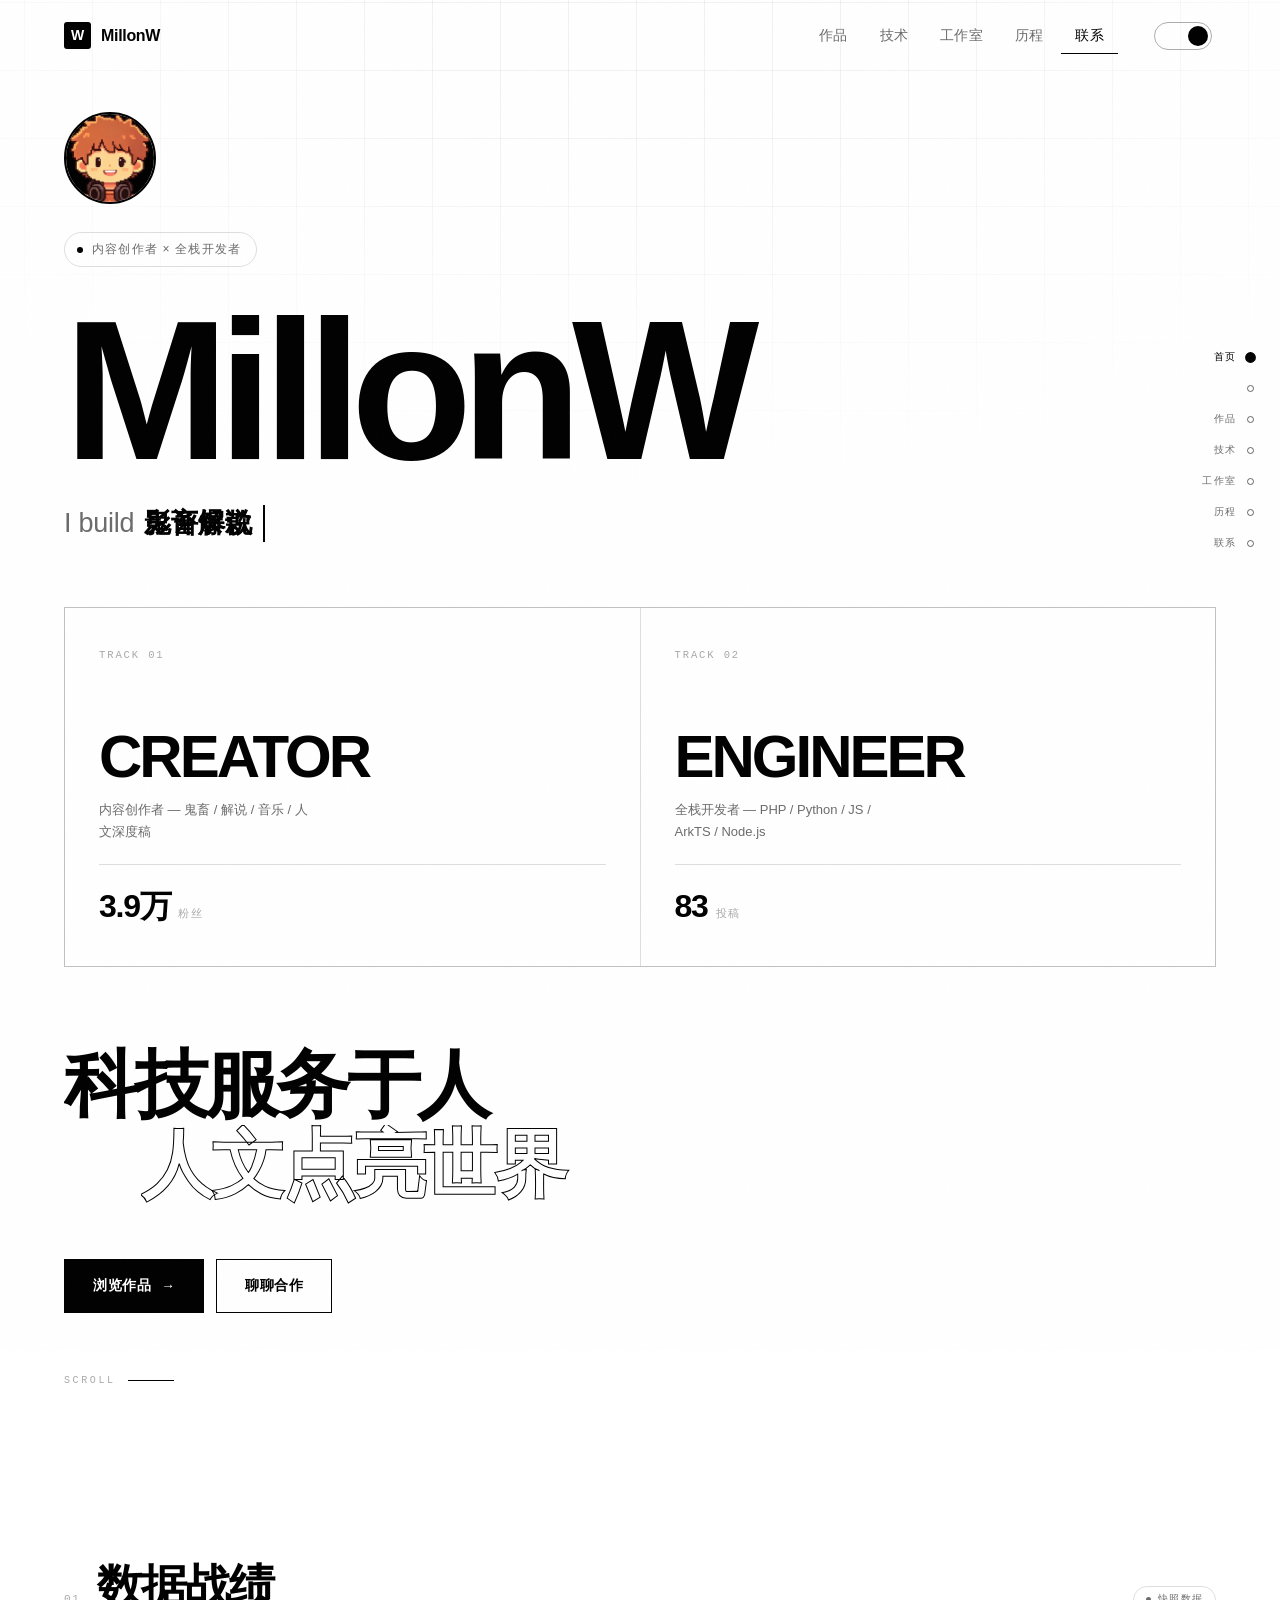
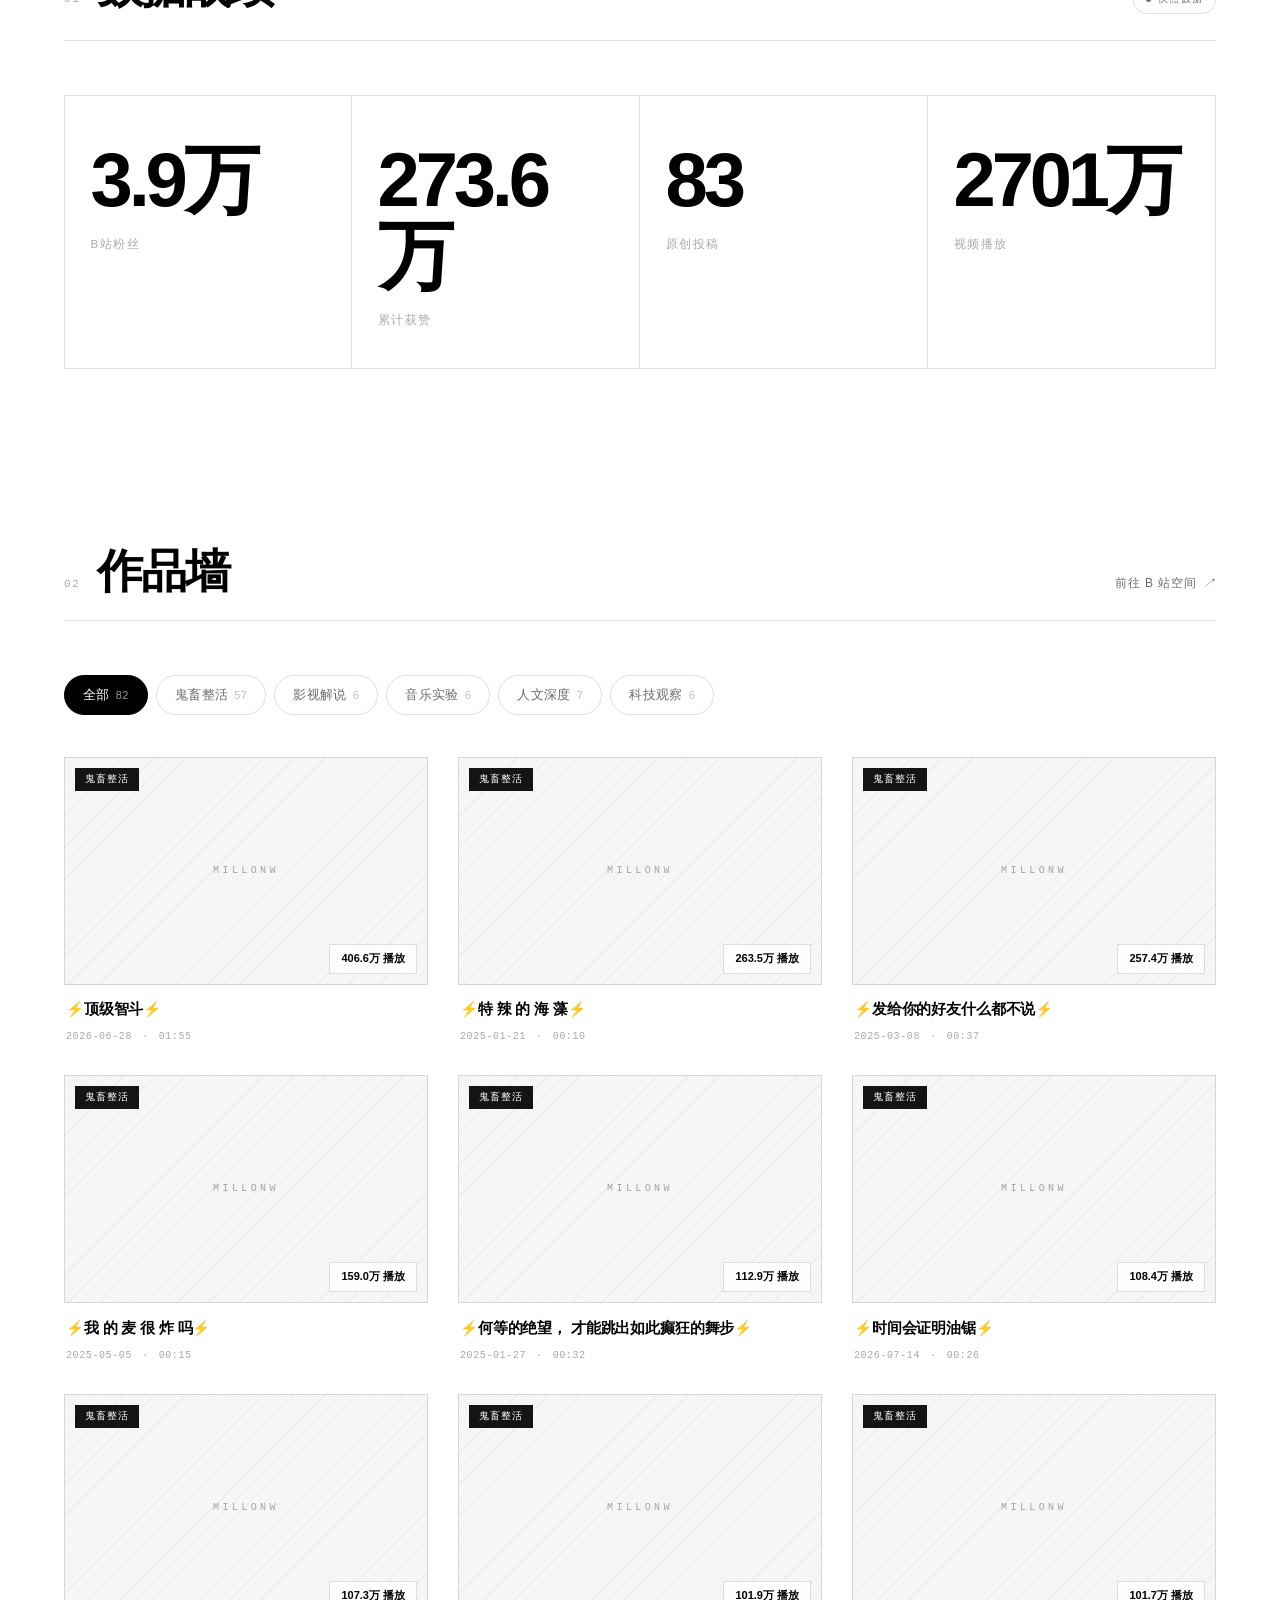
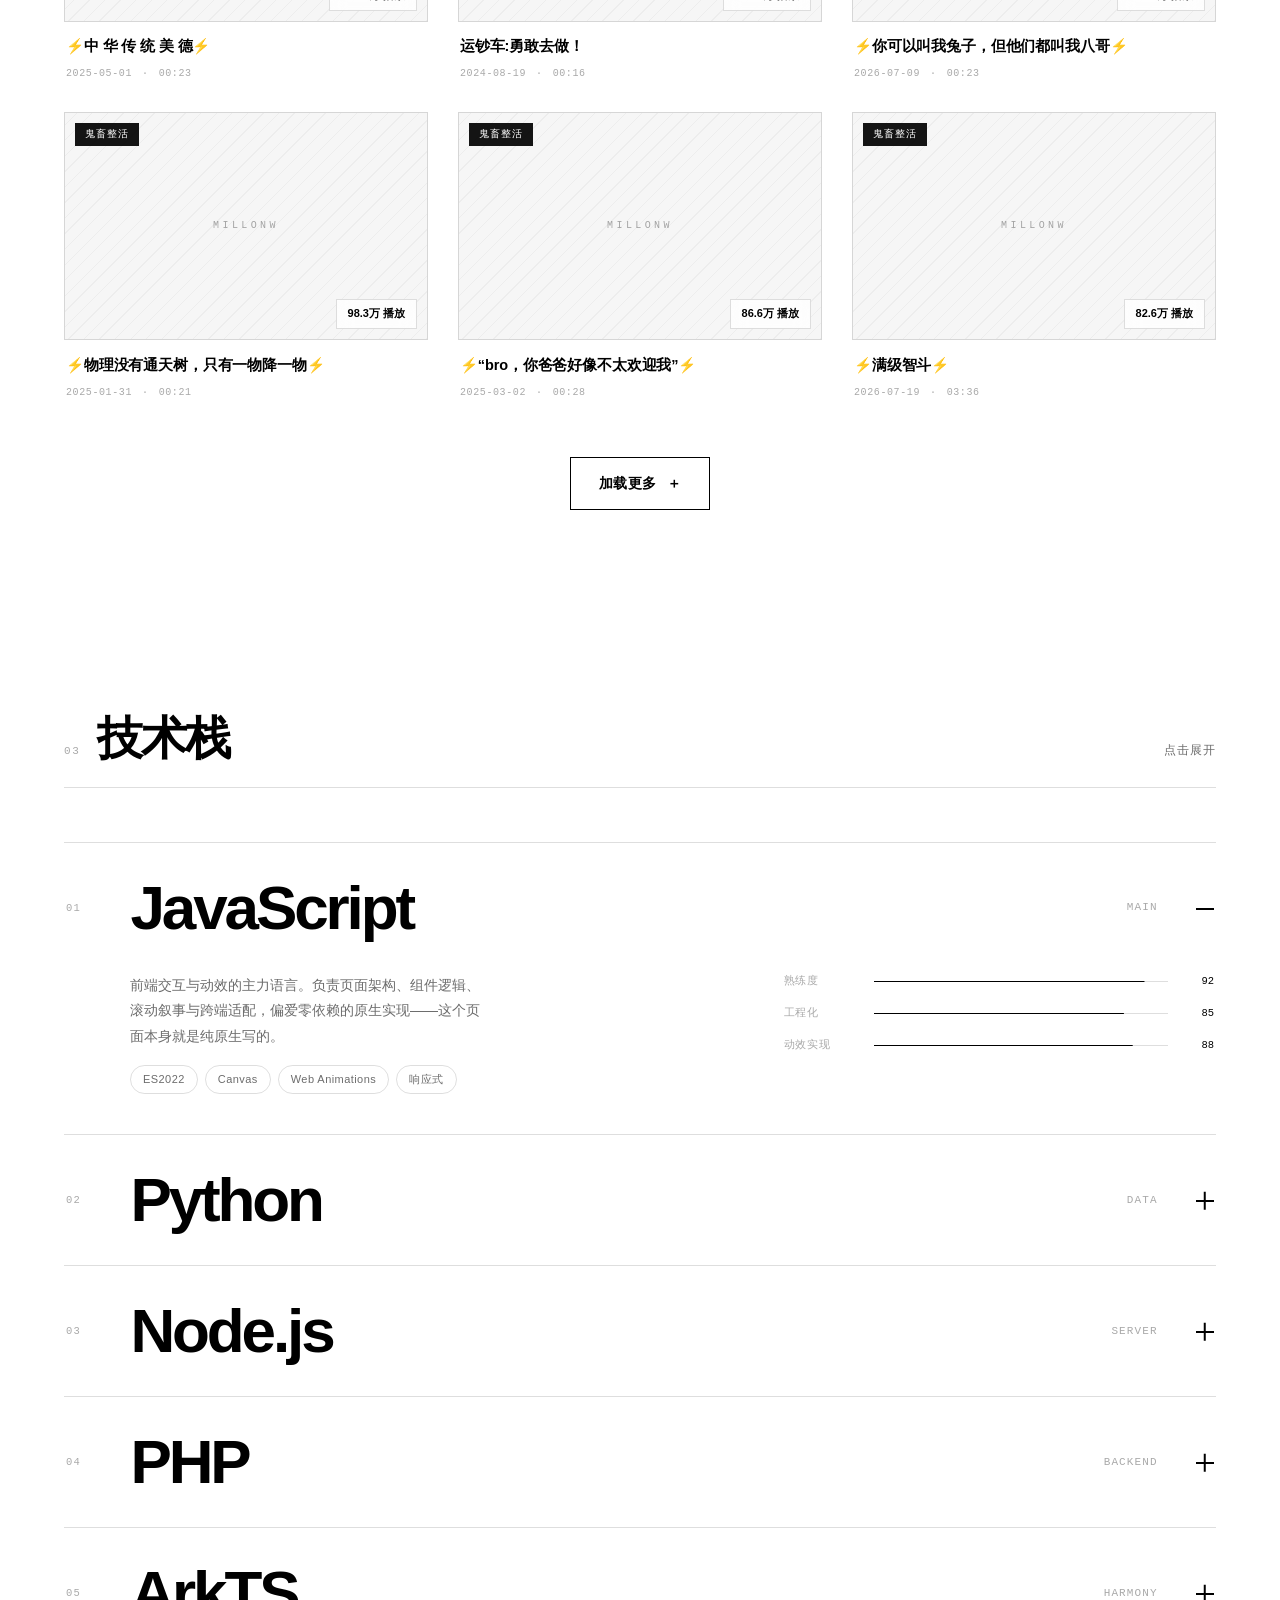
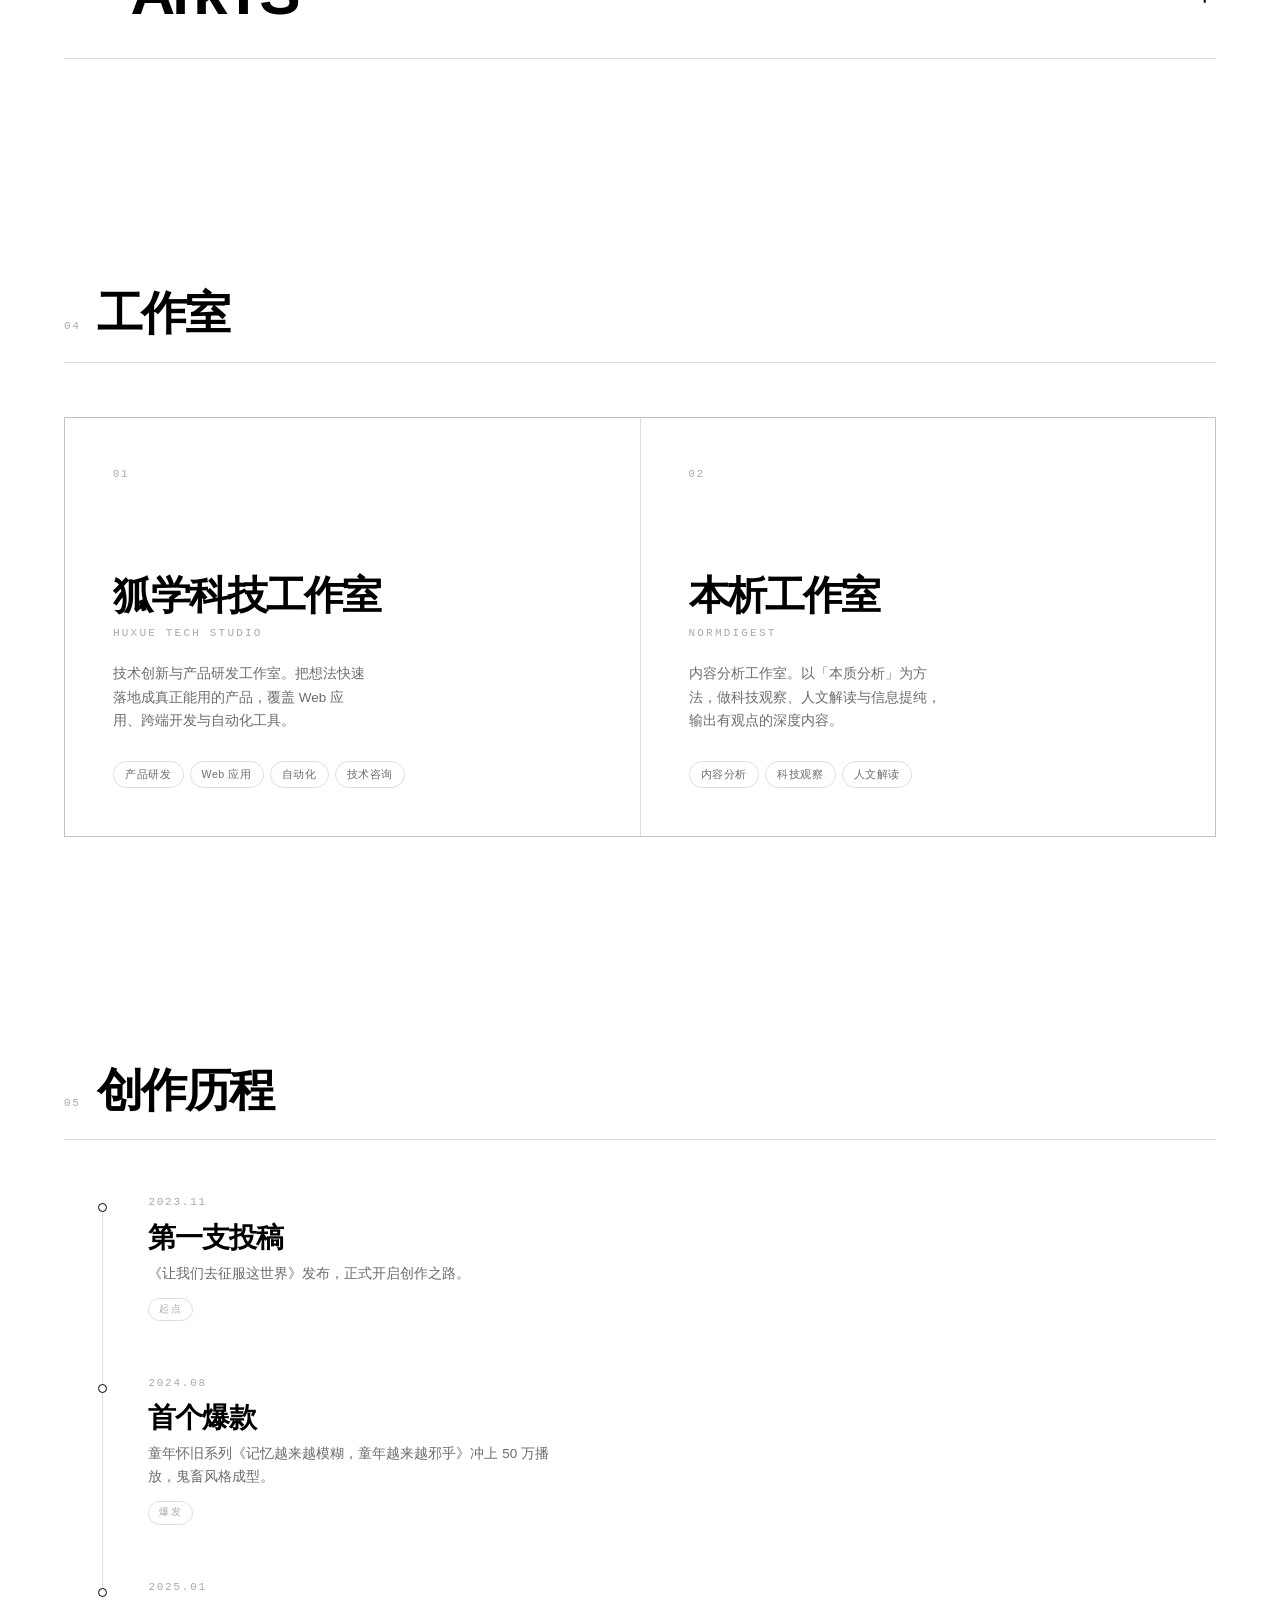
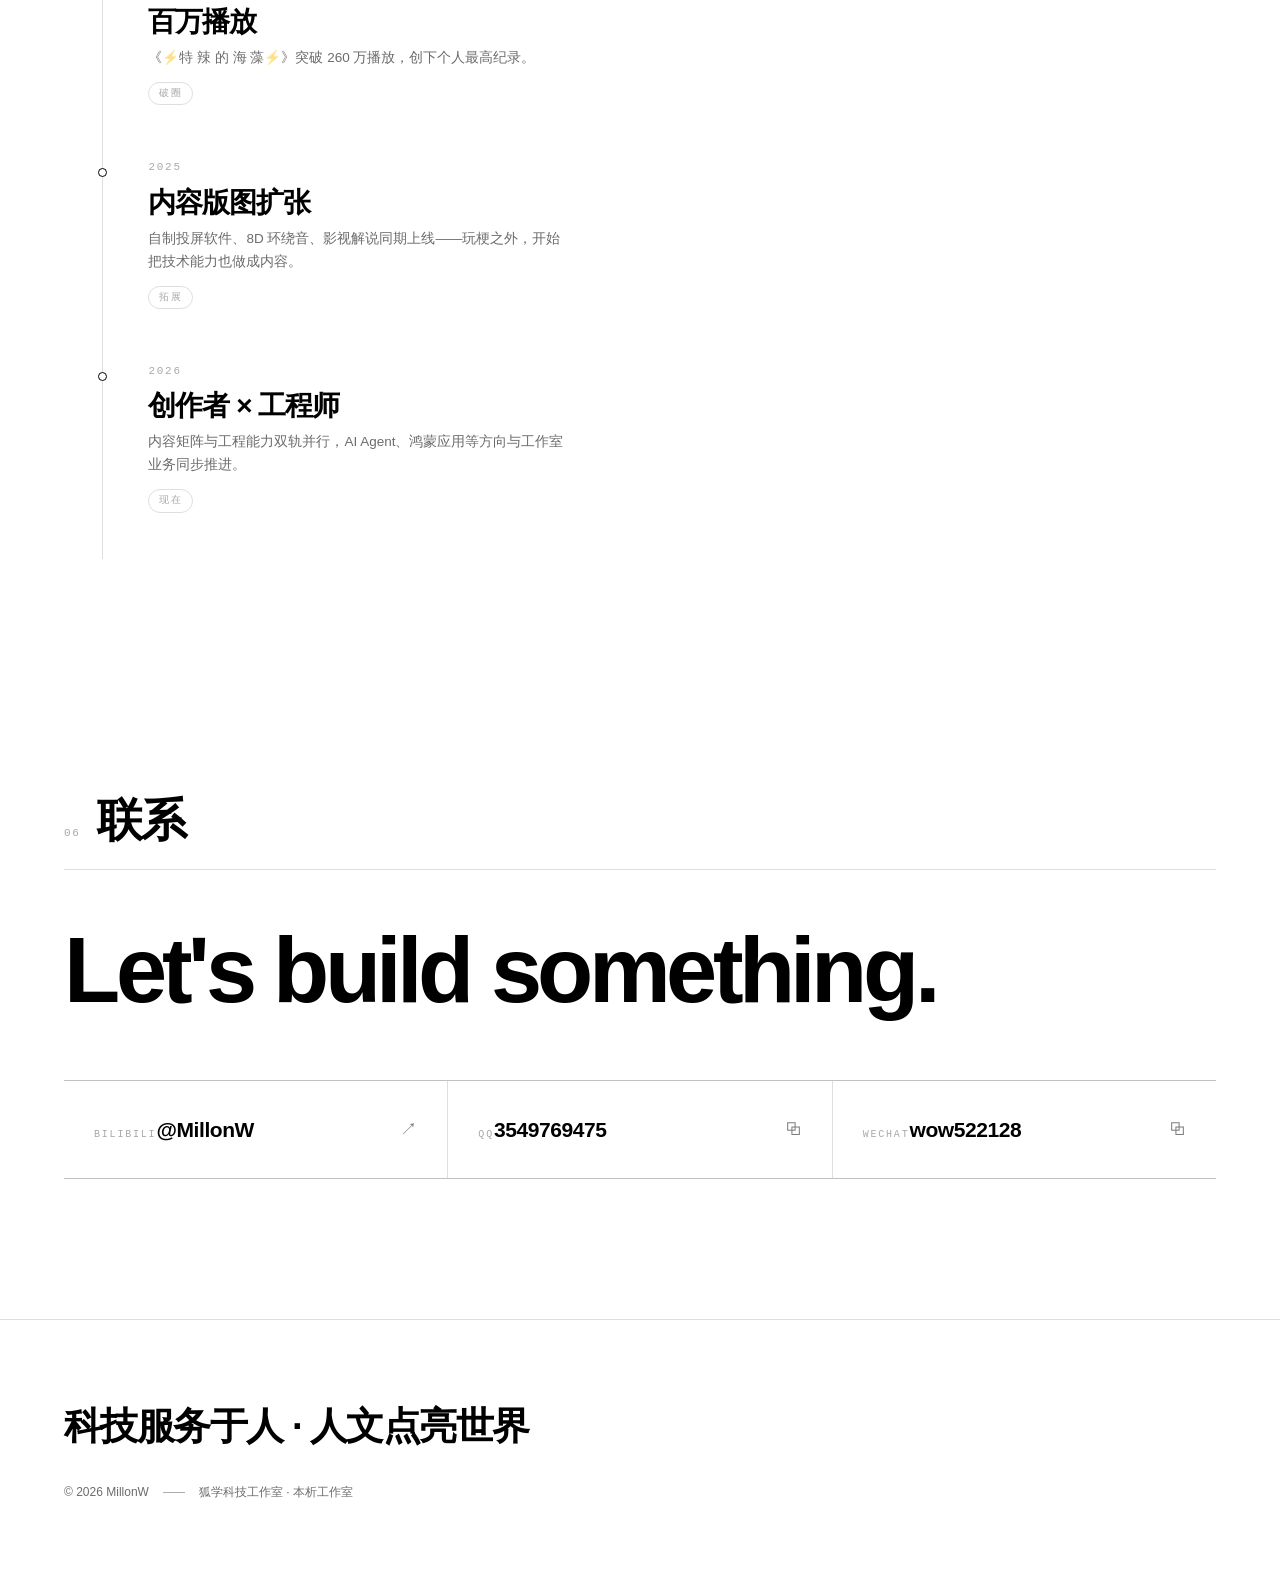
==== commit 868b7670: "chore: 第四轮大改前快照（视频背景 + 404 + 多端优化）" ====
--- a/index.html
+++ b/index.html
@@ -37,10 +37,17 @@
 <!-- ══════════════════════════ 装饰层 ══════════════════════════ -->
 <div class="grain" aria-hidden="true"></div>
 <div class="grid-bg" aria-hidden="true"><div class="grid-bg__inner"></div></div>
-<div class="spotlight" id="spotlight" aria-hidden="true"></div>
-
+<div class="spotlight" id="spotlight" aria-hidden="true"><i></i></div>
+
+<!-- 主题切换：用 GPU 加速的圆形遮罩替代 clip-path 动画 -->
+<div class="theme-wipe" id="themeWipe" aria-hidden="true"></div>
+
+<div class="cursor-ring" id="cursorRing" aria-hidden="true"><i></i></div>
 <div class="cursor" id="cursor" aria-hidden="true"><i></i></div>
 <div class="scroll-progress" aria-hidden="true"><i id="scrollBar"></i></div>
+
+<!-- 章节指示器：桌面端显示，指示当前所在章节并可跳转 -->
+<nav class="sec-dots" id="secDots" aria-label="章节导航"></nav>
 
 <!-- ══════════════════════════ 导航 ══════════════════════════ -->
 <!-- 浮动控件：页面较长，导航自动隐藏后仍可随时切主题 / 回顶部 -->
@@ -221,7 +228,6 @@
       </div>
     </div>
 
-    <p class="stats__note" id="statsNote"></p>
   </div>
 </section>
 
--- a/assets/css/style.css
+++ b/assets/css/style.css
@@ -82,6 +82,7 @@
   overflow-x: hidden;
   -webkit-font-smoothing: antialiased;
   -moz-osx-font-smoothing: grayscale;
+  overscroll-behavior-y: none;
   transition: background-color .55s var(--ease), color .55s var(--ease);
 }
 
@@ -164,10 +165,19 @@
   inset: 0;
   z-index: 0;
   pointer-events: none;
+  overflow: hidden;
   opacity: 0;
   transition: opacity .6s var(--ease);
-  background: radial-gradient(420px circle at var(--mx, 50%) var(--my, 0%),
-              var(--spot), transparent 70%);
+}
+/* 固定尺寸的光晕用 transform 移动：只走合成层，不会每帧重绘渐变 */
+.spotlight i {
+  position: absolute;
+  top: 0; left: 0;
+  width: 840px; height: 840px;
+  margin: -420px 0 0 -420px;
+  border-radius: 50%;
+  background: radial-gradient(circle, var(--spot), transparent 70%);
+  will-change: transform;
 }
 .spotlight.is-on { opacity: 1; }
 
@@ -187,7 +197,7 @@
   transform-origin: left;
 }
 
-/* 自定义光标 */
+/* 自定义光标：小点实时跟随 + 大环缓动跟随 */
 .cursor {
   position: fixed;
   top: 0; left: 0;
@@ -196,19 +206,159 @@
   mix-blend-mode: difference;
   opacity: 0;
   transition: opacity .3s var(--ease);
+  will-change: transform;
 }
 .cursor i {
   display: block;
-  width: 26px; height: 26px;
-  margin: -13px 0 0 -13px;
+  width: 6px; height: 6px;
+  margin: -3px 0 0 -3px;
+  background: #fff;
+  border-radius: 50%;
+  transition: transform .22s var(--ease-io);
+}
+.cursor.is-on { opacity: 1; }
+.cursor.is-hot i { transform: scale(2.6); }
+
+.cursor-ring {
+  position: fixed;
+  top: 0; left: 0;
+  z-index: 9998;
+  pointer-events: none;
+  mix-blend-mode: difference;
+  opacity: 0;
+  transition: opacity .3s var(--ease);
+  will-change: transform;
+}
+.cursor-ring i {
+  display: block;
+  width: 30px; height: 30px;
+  margin: -15px 0 0 -15px;
   border: 1px solid #fff;
   border-radius: 50%;
-  transition: transform .35s var(--ease-io), background-color .35s var(--ease);
-}
-.cursor.is-on { opacity: 1; }
-.cursor.is-hot i {
+  transition: transform .3s var(--ease-io), background-color .3s var(--ease);
+}
+.cursor-ring.is-on { opacity: 1; }
+.cursor-ring.is-hot i {
   transform: scale(2.1);
-  background: rgba(255, 255, 255, .18);
+  background: rgba(255, 255, 255, .16);
+}
+
+/* 章节指示器 */
+.sec-dots {
+  position: fixed;
+  right: 26px;
+  top: 50%;
+  transform: translateY(-50%);
+  z-index: 60;
+  display: flex;
+  flex-direction: column;
+  gap: 15px;
+  align-items: flex-end;
+}
+.sec-dot {
+  display: flex;
+  align-items: center;
+  justify-content: flex-end;
+  gap: 10px;
+  background: none;
+  border: 0;
+  padding: 0;
+  cursor: pointer;
+  color: var(--fg-dim);
+  font: inherit;
+}
+.sec-dot__label {
+  font-size: 10px;
+  letter-spacing: .16em;
+  text-transform: uppercase;
+  white-space: nowrap;
+  opacity: 0;
+  transform: translateX(8px);
+  transition: opacity .3s var(--ease), transform .35s var(--ease-io);
+}
+.sec-dot__mark {
+  flex: none;
+  width: 7px; height: 7px;
+  border-radius: 50%;
+  border: 1px solid var(--fg-dim);
+  transition: transform .4s var(--ease-io), background-color .4s var(--ease),
+              border-color .4s var(--ease);
+}
+.sec-dot:hover .sec-dot__label,
+.sec-dot:focus-visible .sec-dot__label { opacity: 1; transform: none; }
+.sec-dot.is-active .sec-dot__mark {
+  background: var(--fg);
+  border-color: var(--fg);
+  transform: scale(1.55);
+}
+.sec-dot.is-active .sec-dot__label { opacity: 1; transform: none; color: var(--fg); }
+
+/* 主题切换遮罩：transform 缩放走合成层，替代 clip-path（后者每帧重绘整页） */
+.theme-wipe {
+  position: fixed;
+  top: 0; left: 0;
+  width: 120px; height: 120px;
+  margin: -60px 0 0 -60px;
+  border-radius: 50%;
+  z-index: 9990;
+  pointer-events: none;
+  opacity: 0;
+  transform: scale(0);
+  will-change: transform, opacity;
+}
+.theme-wipe[data-to="dark"] { background: #000; }
+.theme-wipe[data-to="light"] { background: #fff; }
+
+/* 切换动画期间收起带 mix-blend-mode 的图层，减少合成开销 */
+body.is-wiping .cursor,
+body.is-wiping .cursor-ring,
+body.is-wiping .spotlight { opacity: 0 !important; }
+
+/* 切换瞬间禁用颜色过渡，让新配色立即生效，避免遮罩淡出后仍在渐变 */
+.theme-switching, .theme-switching * { transition: none !important; }
+
+/* ─────────── 彩蛋 ─────────── */
+/* Konami：扫描线 + 抖动。只抖 main，避免位移 body 导致 fixed 元素错位 */
+body.is-glitch main { animation: glitchShake .4s steps(2, end) 2; }
+body.is-glitch::after {
+  content: '';
+  position: fixed;
+  inset: 0;
+  z-index: 9995;
+  pointer-events: none;
+  background: repeating-linear-gradient(
+    0deg,
+    color-mix(in srgb, var(--fg) 14%, transparent) 0 1px,
+    transparent 1px 4px
+  );
+  mix-blend-mode: difference;
+  animation: glitchScan .26s steps(3, end) 4;
+}
+@keyframes glitchShake {
+  0%, 100% { transform: translate3d(0, 0, 0); }
+  25%      { transform: translate3d(-3px, 1px, 0); }
+  50%      { transform: translate3d(2px, -2px, 0); }
+  75%      { transform: translate3d(-2px, 2px, 0); }
+}
+@keyframes glitchScan {
+  0%, 100% { transform: translate3d(0, 0, 0); }
+  33%      { transform: translate3d(0, -7px, 0); }
+  66%      { transform: translate3d(0, 6px, 0); }
+}
+
+/* 头像三连击：反色脉冲环 */
+.pulse-ring {
+  position: fixed;
+  z-index: 9994;
+  pointer-events: none;
+  border-radius: 50%;
+  border: 2px solid var(--fg);
+  mix-blend-mode: difference;
+  animation: pulseOut .85s var(--ease-out) forwards;
+}
+@keyframes pulseOut {
+  from { transform: translate(-50%, -50%) scale(.2); opacity: 1; }
+  to   { transform: translate(-50%, -50%) scale(1); opacity: 0; }
 }
 
 /* ─────────────── 4. 预加载 ─────────────── */
@@ -984,6 +1134,27 @@
 }
 .card__img.is-loaded { opacity: 1; }
 .card:hover .card__img { transform: scale(1.07); filter: contrast(1.16) brightness(1.05); }
+
+/* 作品卡 3D 倾斜 + 光泽：仅在精确指针设备启用，触摸设备不参与 */
+@media (hover: hover) and (pointer: fine) {
+  .card__media {
+    transform: perspective(760px) rotateX(var(--rx, 0deg)) rotateY(var(--ry, 0deg));
+    transition: transform .3s var(--ease-out);
+  }
+  .card:hover .card__media { transition-duration: .14s; }
+  .card__media::after {
+    content: '';
+    position: absolute;
+    inset: 0;
+    z-index: 1;
+    pointer-events: none;
+    opacity: 0;
+    background: radial-gradient(230px circle at var(--gx, 50%) var(--gy, 50%),
+                color-mix(in srgb, var(--fg) 18%, transparent), transparent 64%);
+    transition: opacity .35s var(--ease);
+  }
+  .card:hover .card__media::after { opacity: 1; }
+}
 
 /* 图片加载失败时的极简占位：不让版面塌陷 */
 .card__fallback {
@@ -1461,6 +1632,8 @@
   .stat:nth-child(2) { border-right: 1px solid var(--line); }
   .stat:nth-child(3) { border-left: 1px solid var(--line); }
   .stack__panel-inner { grid-template-columns: 1fr; }
+  /* 章节指示器只在中大屏出现，避免与内容抢空间 */
+  .sec-dots { display: none; }
 }
 
 @media (max-width: 768px) {
@@ -1480,6 +1653,16 @@
   .contact__grid { grid-template-columns: 1fr; }
   .studio__card { min-height: 0; }
   .studio__no { margin-bottom: 30px; }
+
+  /* 移动端：关掉毛玻璃，滚动与内存占用明显更稳 */
+  .card__view {
+    backdrop-filter: none;
+    background: color-mix(in srgb, var(--bg) 93%, transparent);
+  }
+  /* 入场位移收小，弱机也不容易掉帧 */
+  .reveal { transform: translateY(16px); }
+  /* 触摸目标加大，贴近 44px 舒适区 */
+  .filter { padding: 11px 18px; }
 }
 
 @media (max-width: 480px) {
@@ -1497,7 +1680,13 @@
 
 /* 触摸设备：隐藏自定义光标 */
 @media (hover: none), (pointer: coarse) {
-  .cursor { display: none; }
+  .cursor, .cursor-ring { display: none; }
+}
+
+/* 全面屏安全区：底部控件不被系统手势条遮挡 */
+@supports (padding: env(safe-area-inset-bottom)) {
+  .fab { bottom: calc(clamp(14px, 2.6vw, 32px) + env(safe-area-inset-bottom)); }
+  .foot { padding-bottom: calc(clamp(34px, 4vw, 52px) + env(safe-area-inset-bottom)); }
 }
 
 /* ─────────────── 17. 主题切换过渡 ─────────────── */
@@ -1521,6 +1710,9 @@
   [data-split] .ch { opacity: 1 !important; transform: none !important; }
   .creed__line[data-creed] > span { transform: none !important; }
   .grid-bg, .grain { display: none; }
+  /* 3D 倾斜与视差在 JS 层已跳过，这里兜底确保无残留位移 */
+  .card__media { transform: none !important; }
+  .hero__avatar, .hero__title, .creed { translate: none !important; }
 }
 
 /* 打印 */
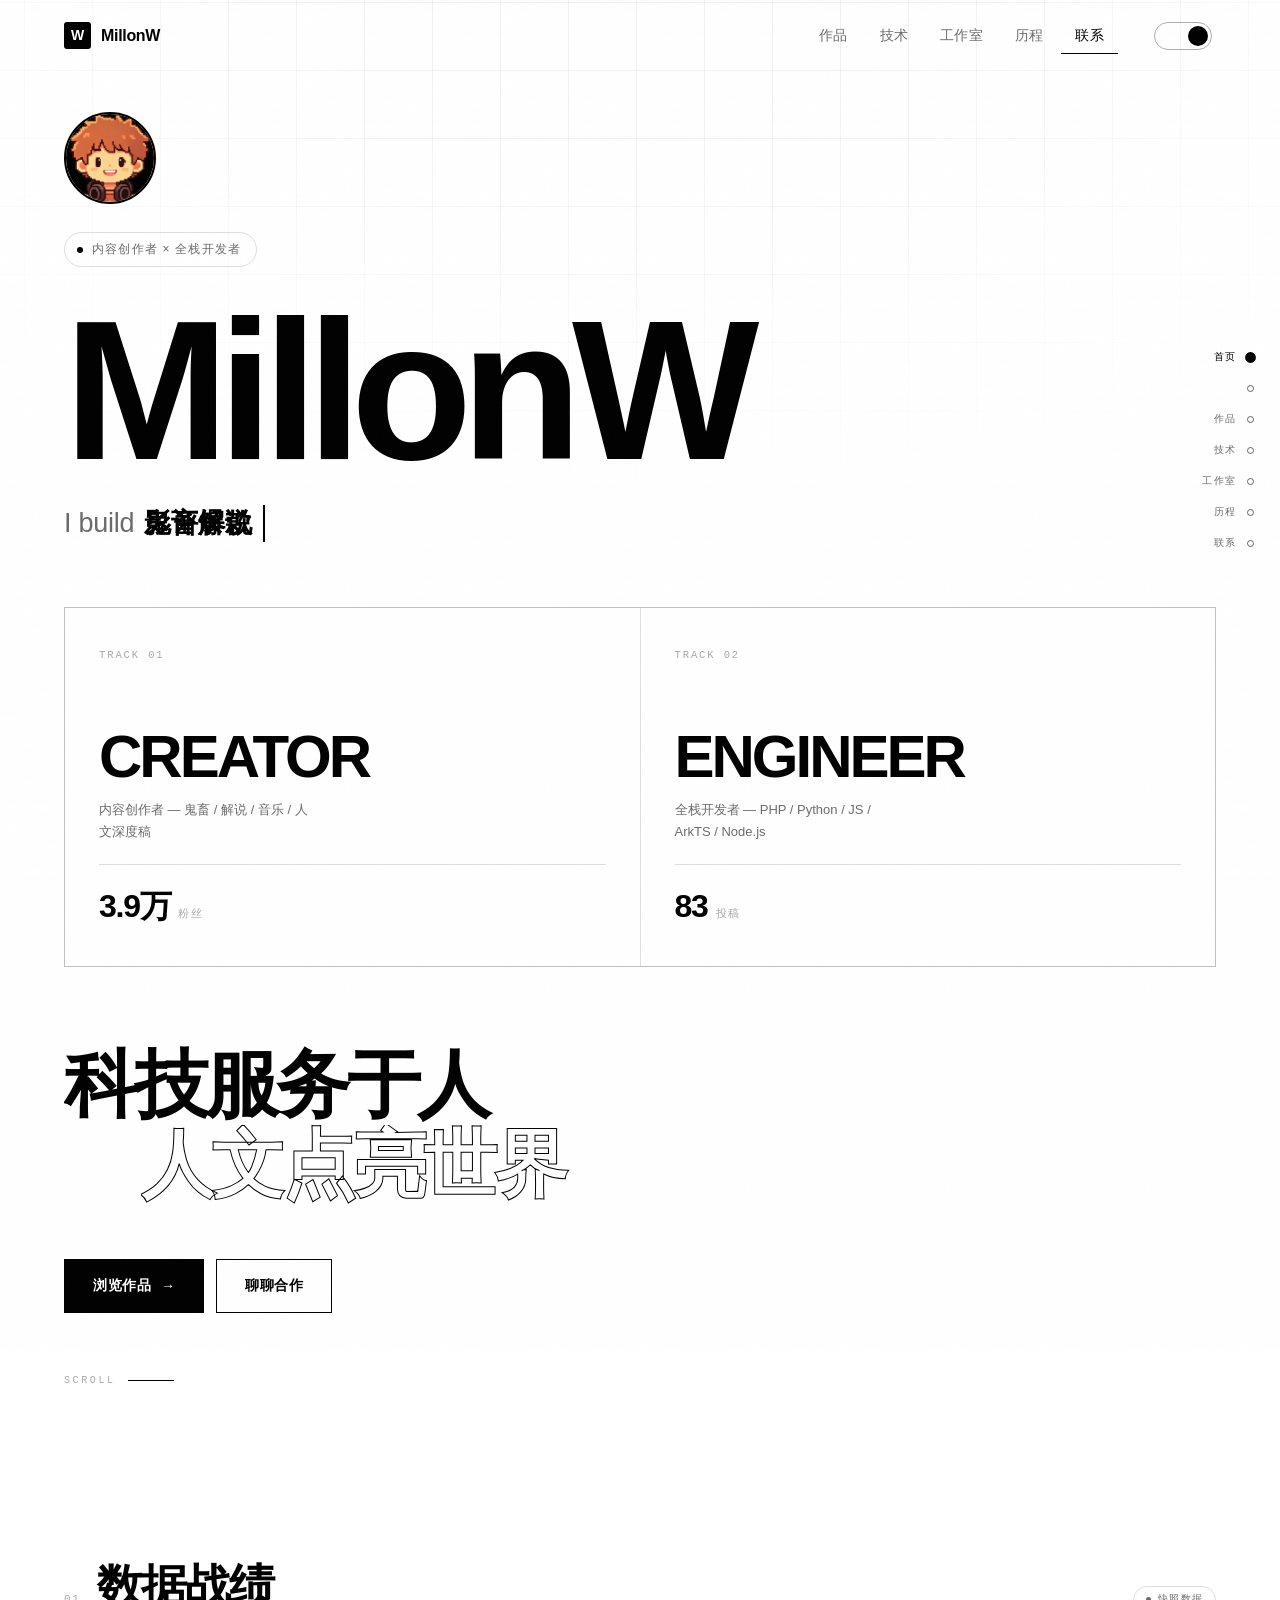
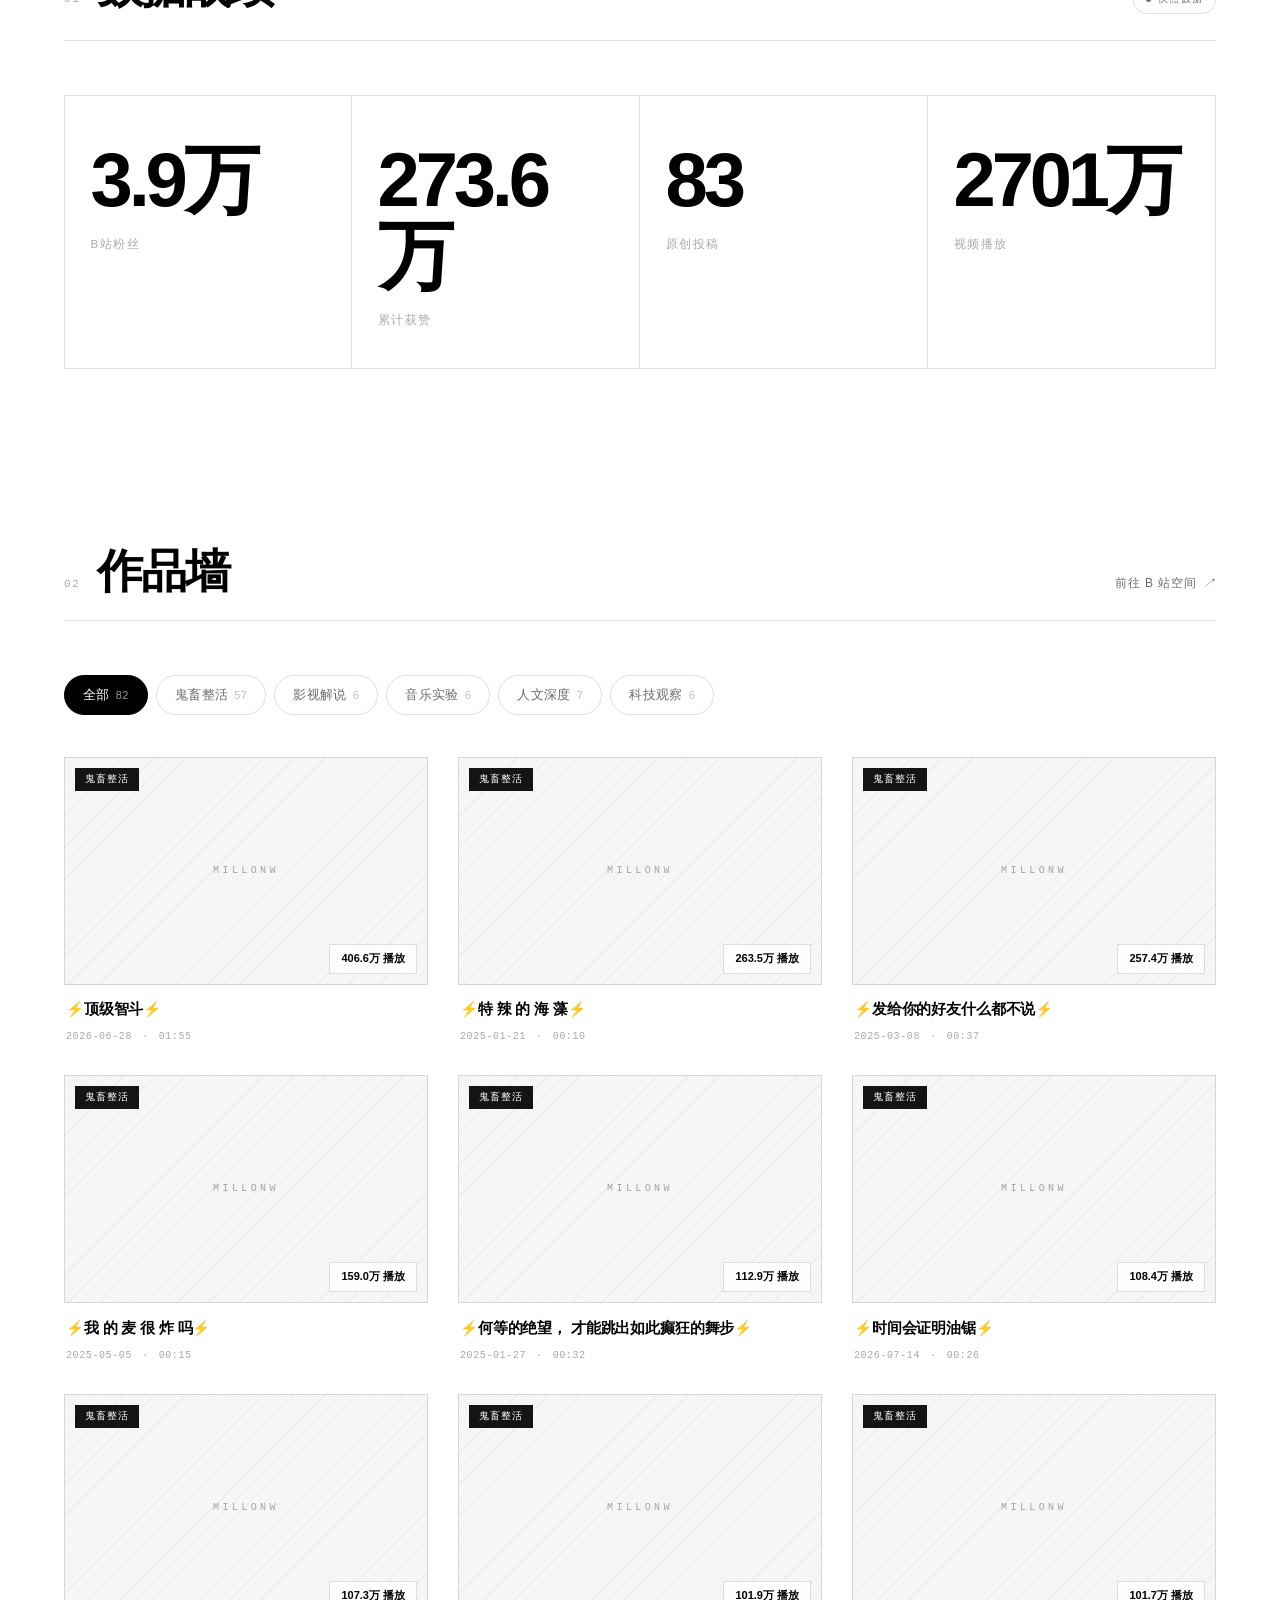
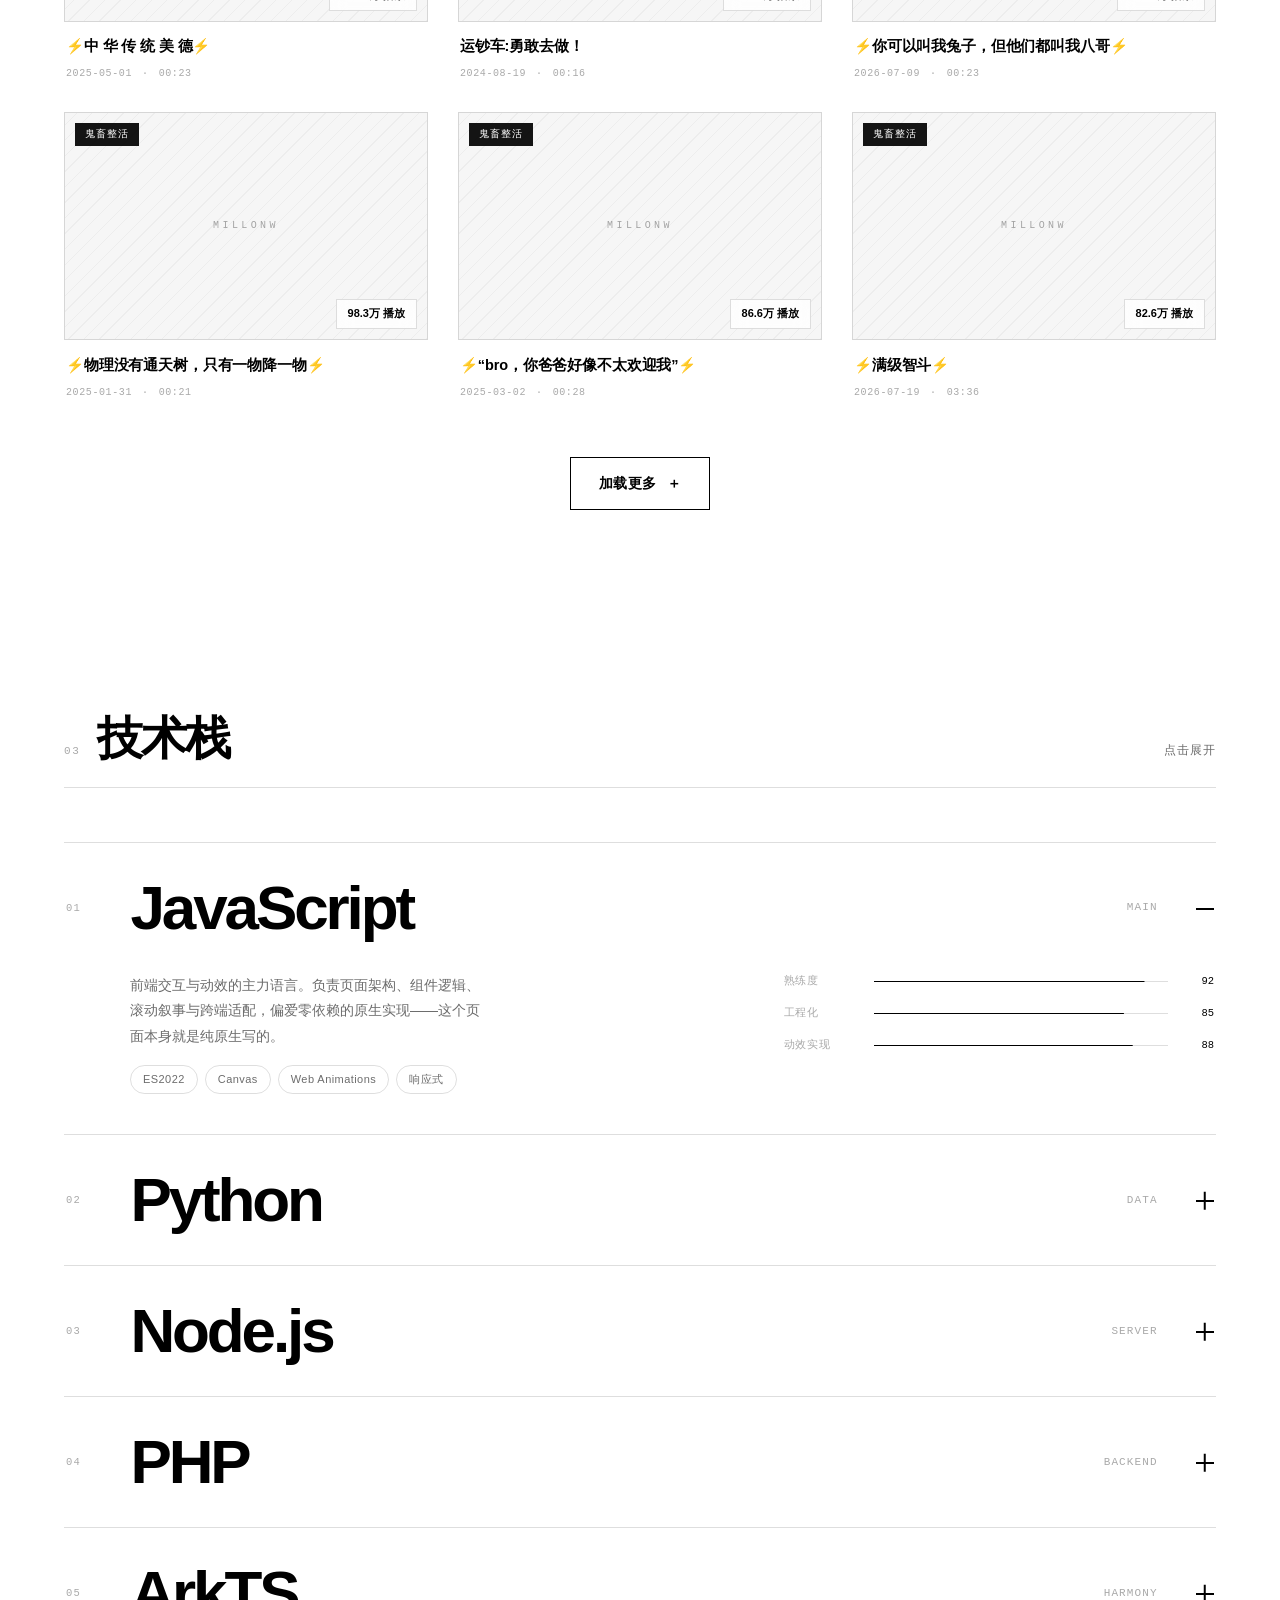
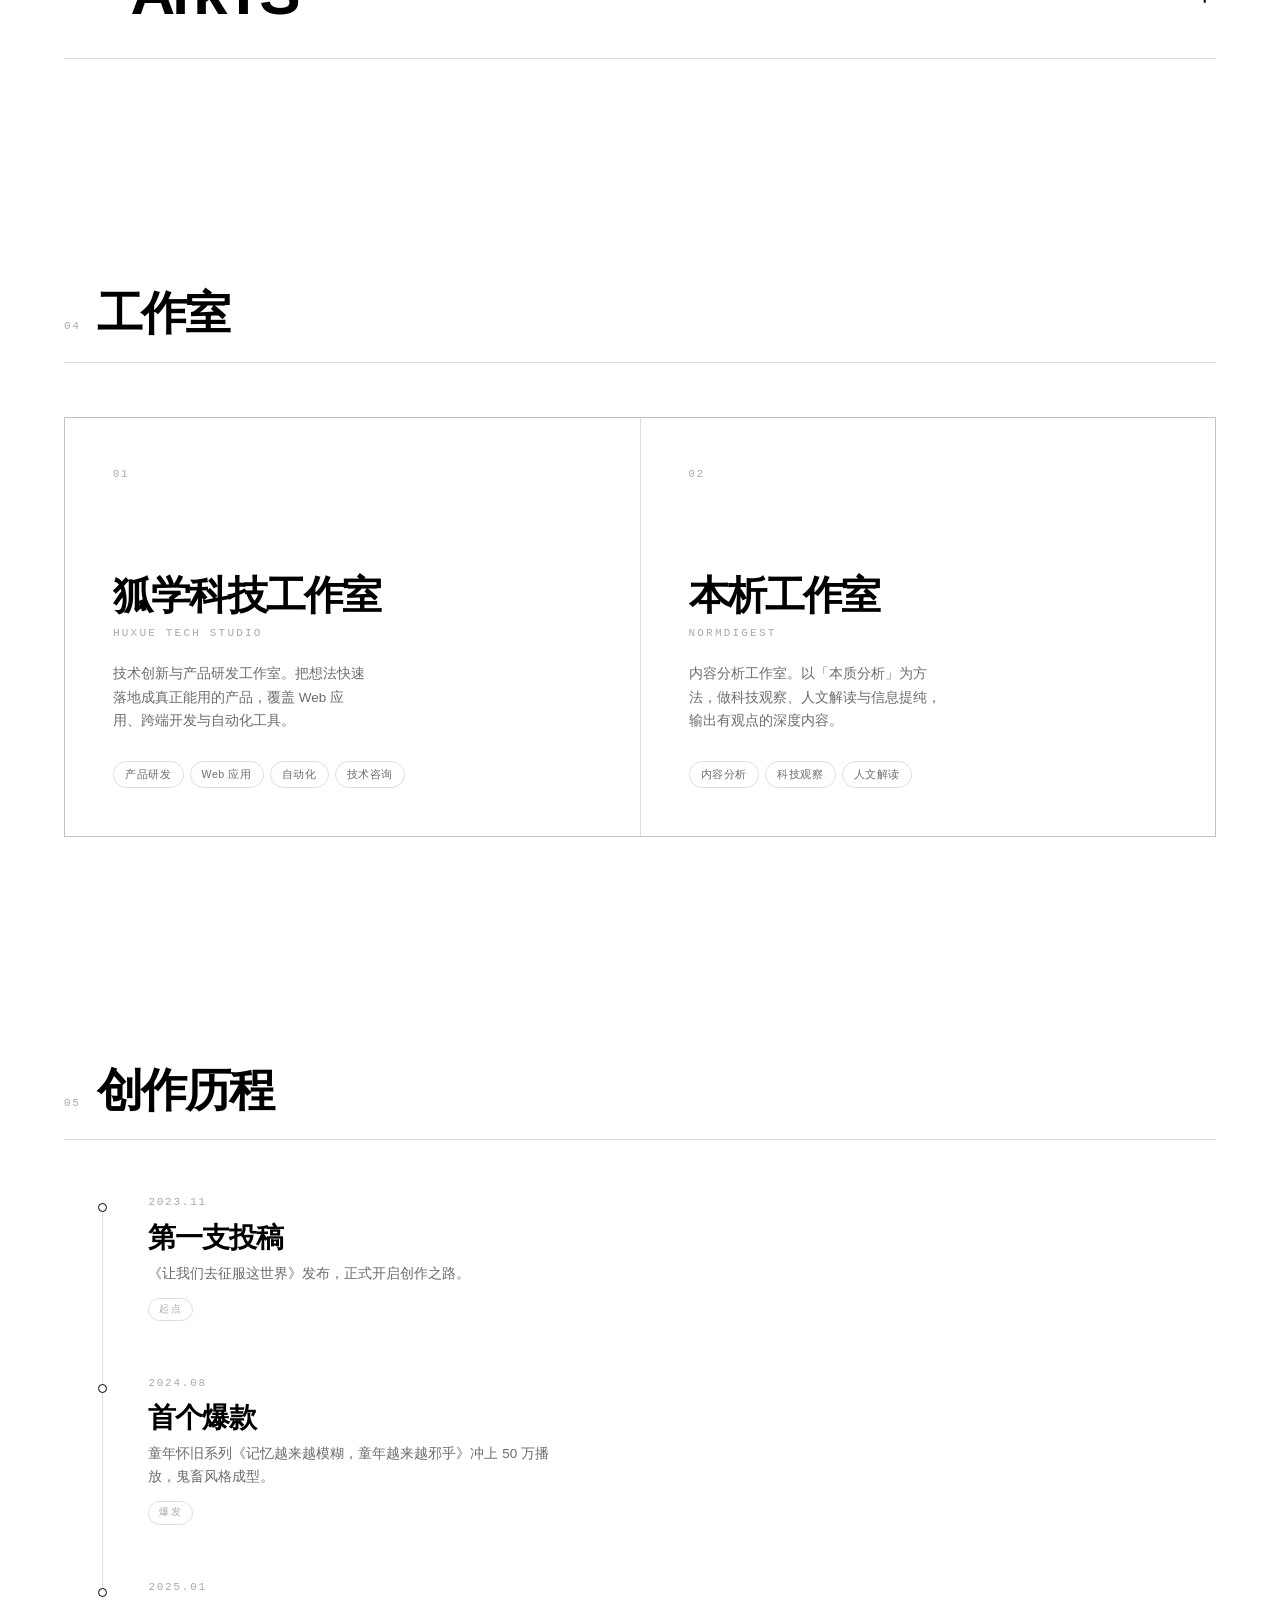
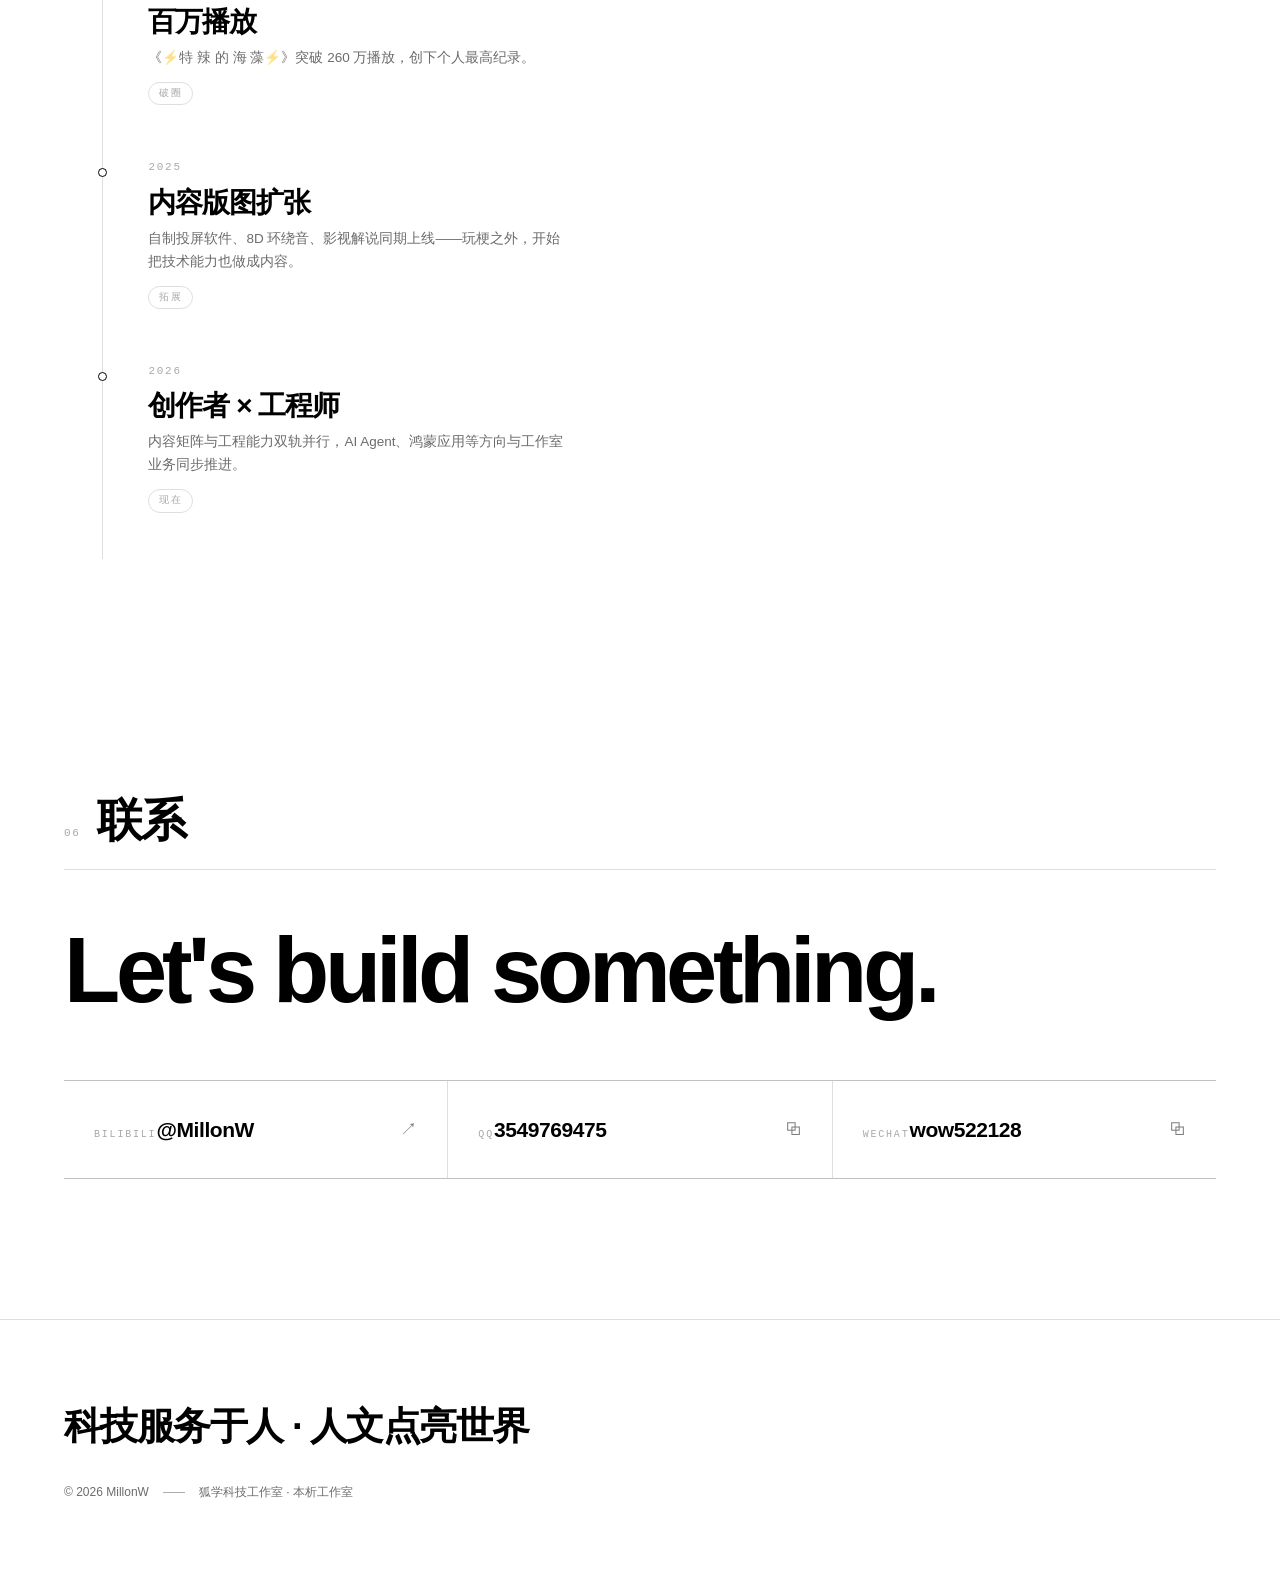
==== commit 2bdfe8a0: "feat: 404 页 + 视频背景 + 真实加载进度 + 多端适配" ====
--- a/index.html
+++ b/index.html
@@ -24,13 +24,29 @@
 </head>
 <body>
 
+<!-- ══════════════════════════ 视频背景 ══════════════════════════
+     海报帧（poster）保证视频还没起来时不会出现黑色一闪
+     preload="metadata" 只抓头部几 KB，浏览器边播边拉数据
+     触摸端/弱网/reduced-motion 由 JS 改用 .is-static（海报静态显示） -->
+<div class="bg-video" id="bgVideo" aria-hidden="true">
+  <video id="videoBg" preload="metadata" muted playsinline loop
+         poster="data:image/svg+xml,%3Csvg xmlns='http://www.w3.org/2000/svg' viewBox='0 0 1600 900'%3E%3Crect width='1600' height='900' fill='%23000'/%3E%3Cpath d='M288 384 L544 1216 L800 640 L1056 1216 L1312 384' fill='none' stroke='%23fff' stroke-opacity='.08' stroke-width='224' stroke-linejoin='round' stroke-linecap='round'/%3E%3C/svg%3E">
+    <source src="assets/video/background.mp4" type="video/mp4">
+  </video>
+  <div class="bg-video__veil"></div>
+</div>
+
 <!-- ══════════════════════════ 预加载 ══════════════════════════ -->
 <div class="preloader" id="preloader">
   <div class="preloader__inner">
     <div class="preloader__name" aria-label="MillonW">
       <span>M</span><span>I</span><span>L</span><span>L</span><span>O</span><span>N</span><span>W</span>
     </div>
-    <div class="preloader__bar"><i></i></div>
+    <div class="preloader__status">
+      <span class="preloader__label" id="preloaderText">正在加载</span>
+      <span class="preloader__pct" id="preloaderPct">0%</span>
+    </div>
+    <div class="preloader__bar"><i id="preloaderBar"></i></div>
   </div>
 </div>
 
--- a/assets/css/style.css
+++ b/assets/css/style.css
@@ -70,6 +70,10 @@
 html {
   -webkit-text-size-adjust: 100%;
   scroll-behavior: smooth;
+  /* 触摸设备去掉点击高亮闪烁 */
+  -webkit-tap-highlight-color: transparent;
+  /* iOS 输入框聚焦时阻止父级缩放（虽无表单输入，但保留兼容） */
+  -webkit-text-zoom: reset;
 }
 
 body {
@@ -120,6 +124,48 @@
 }
 
 /* ─────────────── 3. 装饰层 ─────────────── */
+
+/* 视频背景：固定全屏，z-index -1 位于所有装饰层之下
+   .is-ready 表示视频可以播放（已 readyState >= HAVE_CURRENT_DATA）
+   .is-static 表示降级到海报（触摸端/弱网/reduced-motion） */
+.bg-video {
+  position: fixed;
+  inset: 0;
+  z-index: -1;
+  pointer-events: none;
+  overflow: hidden;
+  background: var(--bg);
+}
+.bg-video video {
+  width: 100%;
+  height: 100%;
+  object-fit: cover;
+  opacity: 0;
+  transition: opacity 1.4s var(--ease);
+  /* 提示浏览器这是背景视频，可走硬件加速合成层 */
+  will-change: opacity;
+  transform: translateZ(0);
+}
+.bg-video.is-ready video { opacity: .42; }
+/* 静态降级（不播放视频，只显示海报）：海报清晰显示，不被压暗 */
+.bg-video.is-static video { opacity: .65; }
+/* 半透膜：保证浅色主题下文字依然清晰 */
+.bg-video__veil {
+  position: absolute;
+  inset: 0;
+  background: linear-gradient(180deg,
+              color-mix(in srgb, var(--bg) 60%, transparent),
+              color-mix(in srgb, var(--bg) 88%, transparent));
+  mix-blend-mode: normal;
+}
+/* 减少动效 / 弱数据偏好：关掉淡入淡出与视频 */
+@media (prefers-reduced-motion: reduce) {
+  .bg-video { display: none; }
+}
+@media (prefers-reduced-data: reduce) {
+  .bg-video { display: none; }
+}
+
 .grain {
   position: fixed;
   inset: -50%;
@@ -401,8 +447,8 @@
   to { opacity: 1; transform: translateY(0) rotate(0); }
 }
 .preloader__bar {
-  margin: 30px auto 0;
-  width: min(220px, 50vw);
+  margin: 26px auto 0;
+  width: min(240px, 56vw);
   height: 1px;
   background: var(--line);
   overflow: hidden;
@@ -410,13 +456,35 @@
 .preloader__bar i {
   display: block;
   height: 100%;
-  width: 100%;
-  background: var(--fg);
-  transform: scaleX(0);
-  transform-origin: left;
-  animation: preBar 1.25s var(--ease-io) forwards;
-}
-@keyframes preBar { to { transform: scaleX(1); } }
+  width: 0;            /* 由 JS 根据真实加载进度写入 */
+  background: var(--fg);
+  transition: width .35s var(--ease-io);
+}
+.preloader__status {
+  margin-top: 14px;
+  display: flex;
+  justify-content: space-between;
+  align-items: baseline;
+  gap: 12px;
+  width: min(240px, 56vw);
+  margin-left: auto;
+  margin-right: auto;
+  font-family: ui-monospace, "SF Mono", Menlo, Consolas, monospace;
+  font-size: 10.5px;
+  letter-spacing: .12em;
+  opacity: .55;
+}
+.preloader__label {
+  flex: 1;
+  text-align: left;
+  overflow: hidden;
+  text-overflow: ellipsis;
+  white-space: nowrap;
+}
+.preloader__pct {
+  flex: 0 0 auto;
+  font-variant-numeric: tabular-nums;
+}
 
 /* 浮动控件（切主题 / 回顶部） */
 .fab {
@@ -438,7 +506,7 @@
   position: relative;
   display: grid;
   place-items: center;
-  width: 42px; height: 42px;
+  width: 44px; height: 44px;        /* 触摸目标 ≥ 44px */
   border: 1px solid var(--line-strong);
   border-radius: 50%;
   background: color-mix(in srgb, var(--bg) 70%, transparent);
@@ -599,18 +667,18 @@
 /* 汉堡 */
 .nav__burger {
   display: none;
-  width: 34px; height: 34px;
+  width: 44px; height: 44px;        /* 触摸目标 ≥ 44px */
   position: relative;
 }
 .nav__burger i {
   position: absolute;
-  left: 7px;
+  left: 12px;
   width: 20px; height: 1.5px;
   background: var(--fg);
   transition: transform .5s var(--ease-io), opacity .3s;
 }
-.nav__burger i:nth-child(1) { top: 13px; }
-.nav__burger i:nth-child(2) { top: 20px; }
+.nav__burger i:nth-child(1) { top: 18px; }
+.nav__burger i:nth-child(2) { top: 25px; }
 .nav__burger.is-open i:nth-child(1) { transform: translateY(3.5px) rotate(45deg); }
 .nav__burger.is-open i:nth-child(2) { transform: translateY(-3.5px) rotate(-45deg); }
 
@@ -1685,20 +1753,42 @@
 
 /* 全面屏安全区：底部控件不被系统手势条遮挡 */
 @supports (padding: env(safe-area-inset-bottom)) {
+  .nav { padding-top: env(safe-area-inset-top); }
   .fab { bottom: calc(clamp(14px, 2.6vw, 32px) + env(safe-area-inset-bottom)); }
   .foot { padding-bottom: calc(clamp(34px, 4vw, 52px) + env(safe-area-inset-bottom)); }
 }
 
-/* ─────────────── 17. 主题切换过渡 ─────────────── */
-::view-transition-old(root),
-::view-transition-new(root) {
-  animation: none;
-  mix-blend-mode: normal;
-}
-::view-transition-old(root) { z-index: 1; }
-::view-transition-new(root) { z-index: 2; }
-
-/* ─────────────── 18. 无障碍：减少动效 ─────────────── */
+/* ─────────────── 17b. 强制颜色（Windows 高对比度模式） ─────────────── */
+@media (forced-colors: active) {
+  .btn, .e404__home, .theme-toggle__track,
+  .nav__logo-mark, .hero__avatar {
+    border-color: CanvasText;
+    forced-color-adjust: auto;
+  }
+  .btn::before, .e404__home::before { background: CanvasText; }
+  .grain, .grid-bg, .spotlight, .bg-video { display: none; }
+}
+
+/* ─────────────── 17c. 折叠屏 / 超宽屏 ─────────────── */
+@media (min-width: 1600px) {
+  :root { --pad: 48px; }
+}
+@media (max-width: 360px) {
+  html { font-size: 14px; }
+  .nav__logo-text { display: none; }
+  .sec-dot__label { display: none; }
+}
+
+/* ─────────────── 17d. 横屏移动 ─────────────── */
+@media (max-height: 500px) and (orientation: landscape) {
+  .hero { min-height: 100svh; padding-top: 70px; padding-bottom: 40px; }
+  .hero__title { font-size: clamp(40px, 9vw, 88px); }
+  .hero__avatar { width: 56px; height: 56px; }
+  .scroll-hint { display: none; }
+  .sec-dots { display: none; }
+}
+
+/* ─────────────── 17e. 减弱动效（综合） ─────────────── */
 @media (prefers-reduced-motion: reduce) {
   html { scroll-behavior: auto; }
   *, *::before, *::after {
@@ -1709,10 +1799,34 @@
   .reveal, .card { opacity: 1 !important; transform: none !important; }
   [data-split] .ch { opacity: 1 !important; transform: none !important; }
   .creed__line[data-creed] > span { transform: none !important; }
-  .grid-bg, .grain { display: none; }
+  .grid-bg, .grain, .bg-video { display: none !important; }
   /* 3D 倾斜与视差在 JS 层已跳过，这里兜底确保无残留位移 */
   .card__media { transform: none !important; }
   .hero__avatar, .hero__title, .creed { translate: none !important; }
+  /* 自定义光标在减少动效下隐藏，避免 rAF 占主线程 */
+  .cursor, .cursor-ring { display: none; }
+}
+
+/* ─────────────── 17. 主题切换过渡 ─────────────── */
+::view-transition-old(root),
+::view-transition-new(root) {
+  animation: none;
+  mix-blend-mode: normal;
+}
+::view-transition-old(root) { z-index: 1; }
+::view-transition-new(root) { z-index: 2; }
+
+/* ─────────────── 18. 触摸优化 ─────────────── */
+@media (hover: none), (pointer: coarse) {
+  /* 触摸设备彻底禁用自定义光标（CSS 兜底，JS 层已先关） */
+  .cursor, .cursor-ring { display: none; }
+  /* 触摸设备：悬停态常驻会让点击后状态黏住，限制悬停效果只在 :focus-visible */
+  .btn:hover::before, .e404__home:hover::before { transform: translateY(101%); }
+  .btn:hover, .e404__home:hover { color: var(--fg); }
+  .hero__avatar:hover { transform: none; }
+  .hero__avatar:hover img { transform: none; }
+  /* 触摸设备：关掉桌面专属装饰的入场/悬停过渡，避免点击后残留 */
+  .card__media { transition: none !important; }
 }
 
 /* 打印 */
@@ -1720,3 +1834,161 @@
   .nav, .cursor, .grain, .grid-bg, .preloader, .scroll-hint, .drawer { display: none !important; }
   body { background: #fff; color: #000; }
 }
+
+/* ============================================================
+ * 404 页面
+ * ============================================================ */
+.page-404 { background: var(--bg); color: var(--fg); }
+
+.e404 {
+  position: relative;
+  display: flex;
+  flex-direction: column;
+  align-items: center;
+  justify-content: center;
+  min-height: 100vh;
+  min-height: 100dvh;
+  padding: 120px 24px 100px;
+  text-align: center;
+  overflow: hidden;
+}
+
+/* 雷达扫描背景 */
+.e404__radar {
+  position: absolute;
+  width: min(560px, 92vw);
+  aspect-ratio: 1 / 1;
+  opacity: .55;
+  pointer-events: none;
+  color: var(--fg);
+}
+.e404__sweep { transform-origin: 200px 200px; animation: e404-spin 6s linear infinite; }
+@keyframes e404-spin { to { transform: rotate(360deg); } }
+
+/* 三个大数字 */
+.e404__num {
+  position: relative;
+  display: flex;
+  align-items: center;
+  justify-content: center;
+  gap: clamp(6px, 1.6vw, 16px);
+  font-family: var(--font-display);
+  font-size: clamp(108px, 22vw, 280px);
+  font-weight: 800;
+  line-height: 1;
+  letter-spacing: -.04em;
+}
+.e404__digit { display: inline-block; }
+/* 中间的 0 替换为旋转的环 */
+.e404__digit--mid {
+  position: relative;
+  width: .6em;
+  height: .6em;
+  border: clamp(4px, .9vw, 9px) solid var(--fg);
+  border-radius: 50%;
+  vertical-align: middle;
+  font-size: 0;             /* 隐藏数字字符 */
+  margin: 0 .04em;
+}
+.e404__digit--mid::before { content: ""; }
+.e404__orbit {
+  position: absolute;
+  inset: -28%;
+  border: 1px solid var(--fg);
+  border-radius: 50%;
+  opacity: .35;
+  animation: e404-orbit 9s linear infinite;
+}
+@keyframes e404-orbit { to { transform: rotate(360deg); } }
+
+.e404__title {
+  margin: 32px 0 14px;
+  font-size: clamp(13px, 2.2vw, 20px);
+  letter-spacing: .35em;
+  font-weight: 500;
+  text-transform: uppercase;
+  opacity: .85;
+}
+.e404__desc {
+  max-width: 440px;
+  margin: 0 auto 40px;
+  font-size: 14px;
+  line-height: 1.7;
+  opacity: .72;
+}
+.e404__row {
+  display: flex;
+  flex-direction: column;
+  align-items: center;
+  gap: 26px;
+}
+.e404__home {
+  position: relative;
+  display: inline-flex;
+  align-items: center;
+  gap: 10px;
+  padding: 14px 26px;
+  font-size: 13px;
+  font-weight: 600;
+  letter-spacing: .04em;
+  border: 1px solid var(--fg);
+  overflow: hidden;
+  transition: color .45s var(--ease), border-color .45s var(--ease);
+}
+.e404__home::before {
+  content: "";
+  position: absolute;
+  inset: 0;
+  background: var(--fg);
+  transform: translateY(101%);
+  transition: transform .6s var(--ease-io);
+}
+.e404__home:hover::before { transform: translateY(0); }
+.e404__home:hover { color: var(--bg); }
+.e404__home > * { position: relative; z-index: 1; }
+
+.e404__coord {
+  font-family: ui-monospace, "SF Mono", Menlo, Consolas, monospace;
+  font-size: 11px;
+  letter-spacing: .12em;
+  opacity: .42;
+}
+
+/* 上下两条跑马灯 */
+.e404__marquee {
+  position: fixed;
+  left: 0; right: 0;
+  overflow: hidden;
+  pointer-events: none;
+  z-index: 3;
+  border-top: 1px solid var(--fg);
+  border-bottom: 1px solid var(--fg);
+  background: var(--fg);
+  color: var(--bg);
+}
+.e404__marquee--top { top: 0; }
+.e404__marquee--bot { bottom: 0; }
+.e404__marquee-track {
+  display: flex;
+  width: max-content;
+  animation: e404-marquee 28s linear infinite;
+  font-size: 11px;
+  letter-spacing: .25em;
+  font-weight: 600;
+  padding: 6px 0;
+}
+.e404__marquee-track > span { padding-right: 1.4em; white-space: nowrap; }
+.e404__marquee-track--rev { animation-direction: reverse; animation-duration: 34s; }
+@keyframes e404-marquee {
+  from { transform: translate3d(0,0,0); }
+  to { transform: translate3d(-50%,0,0); }
+}
+
+@media (prefers-reduced-motion: reduce) {
+  .e404__sweep, .e404__orbit, .e404__marquee-track { animation: none !important; }
+}
+@media (max-width: 600px) {
+  .e404 { padding: 96px 20px 80px; }
+  .e404__home { padding: 12px 22px; font-size: 12.5px; }
+  .e404__row { gap: 18px; }
+}
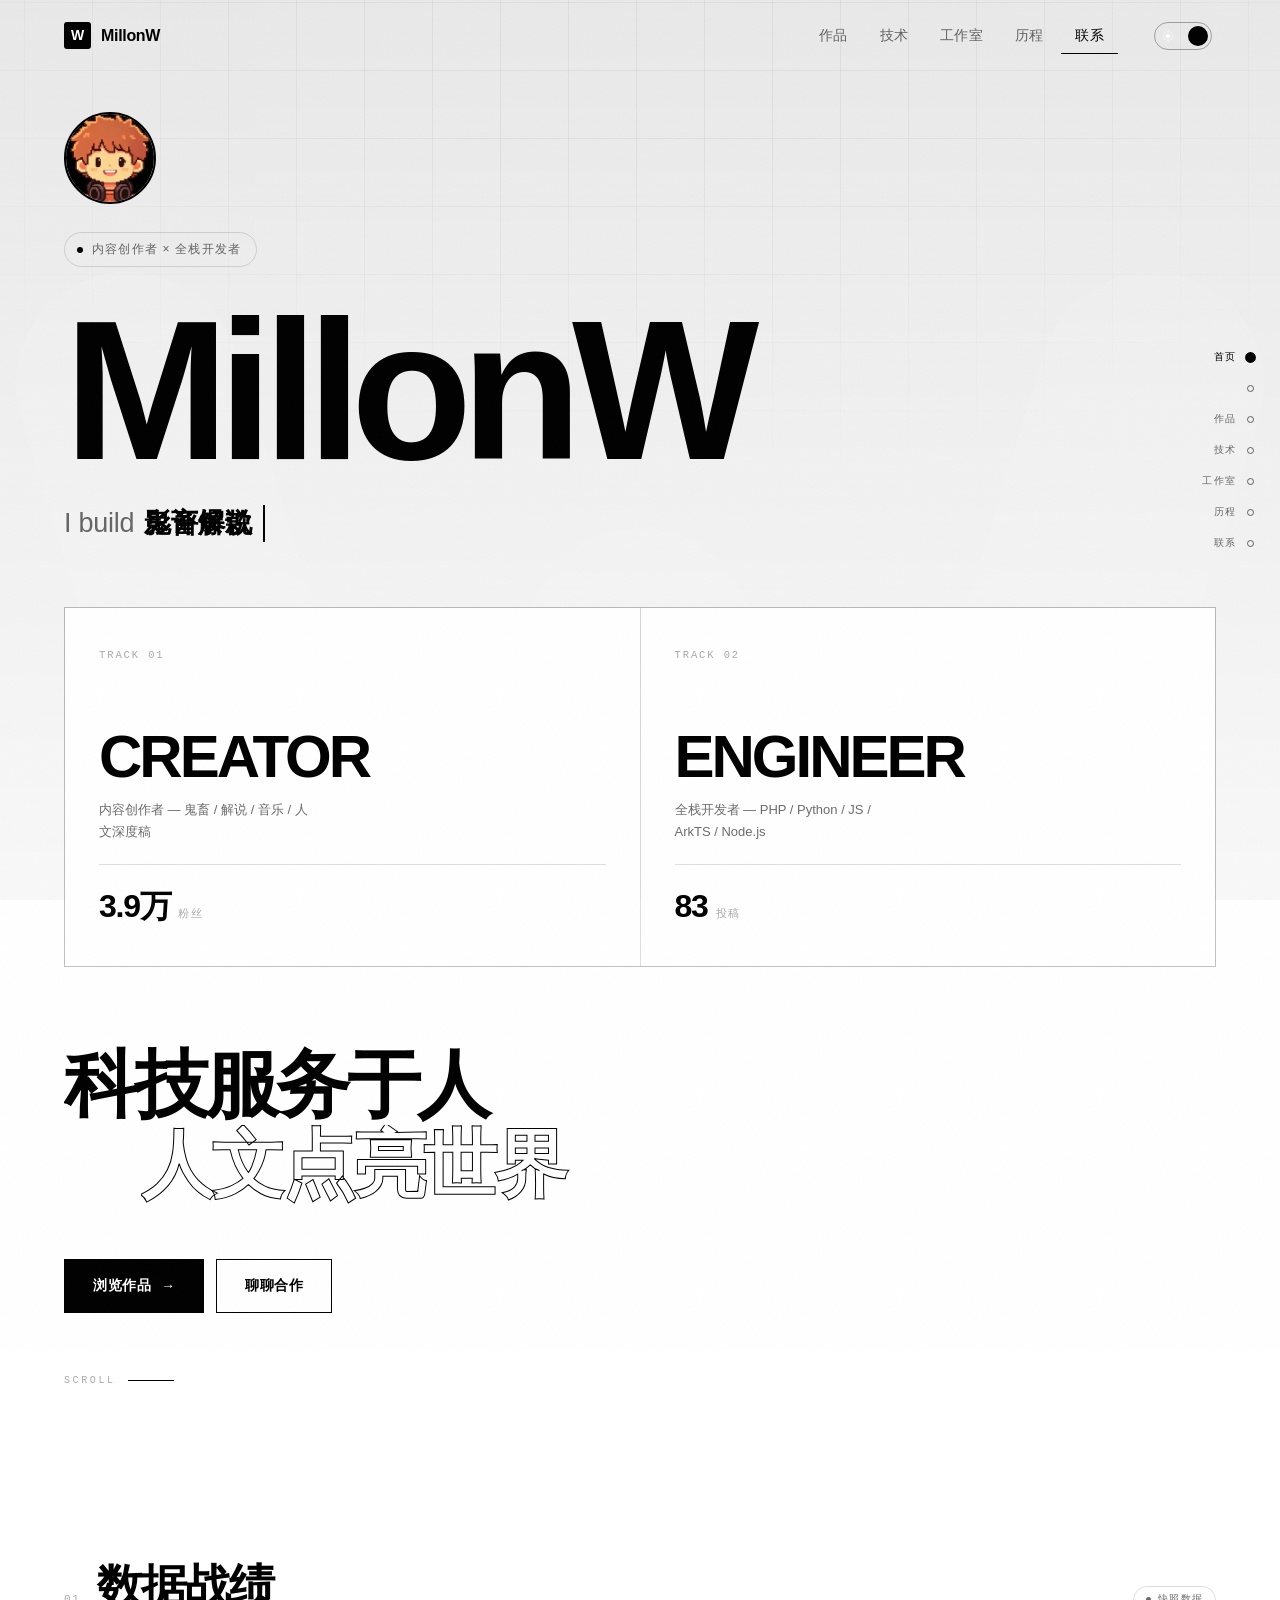
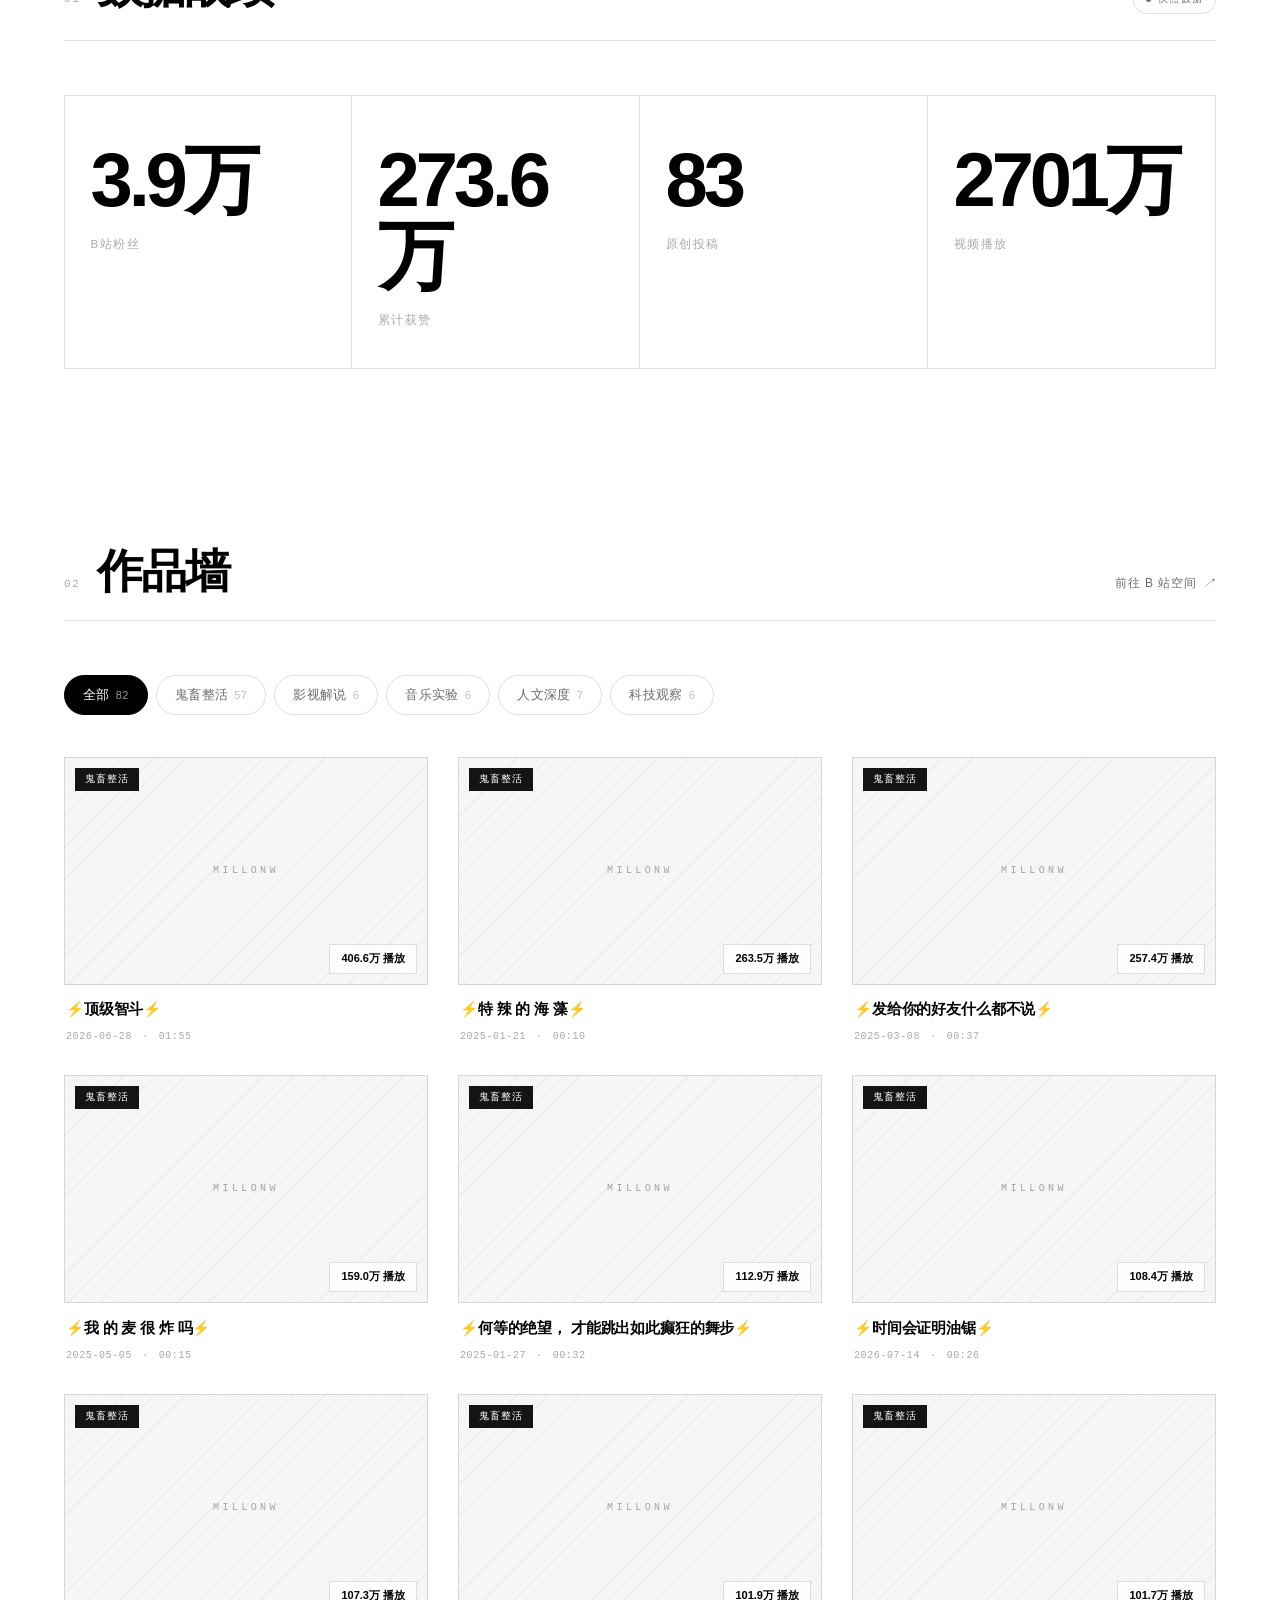
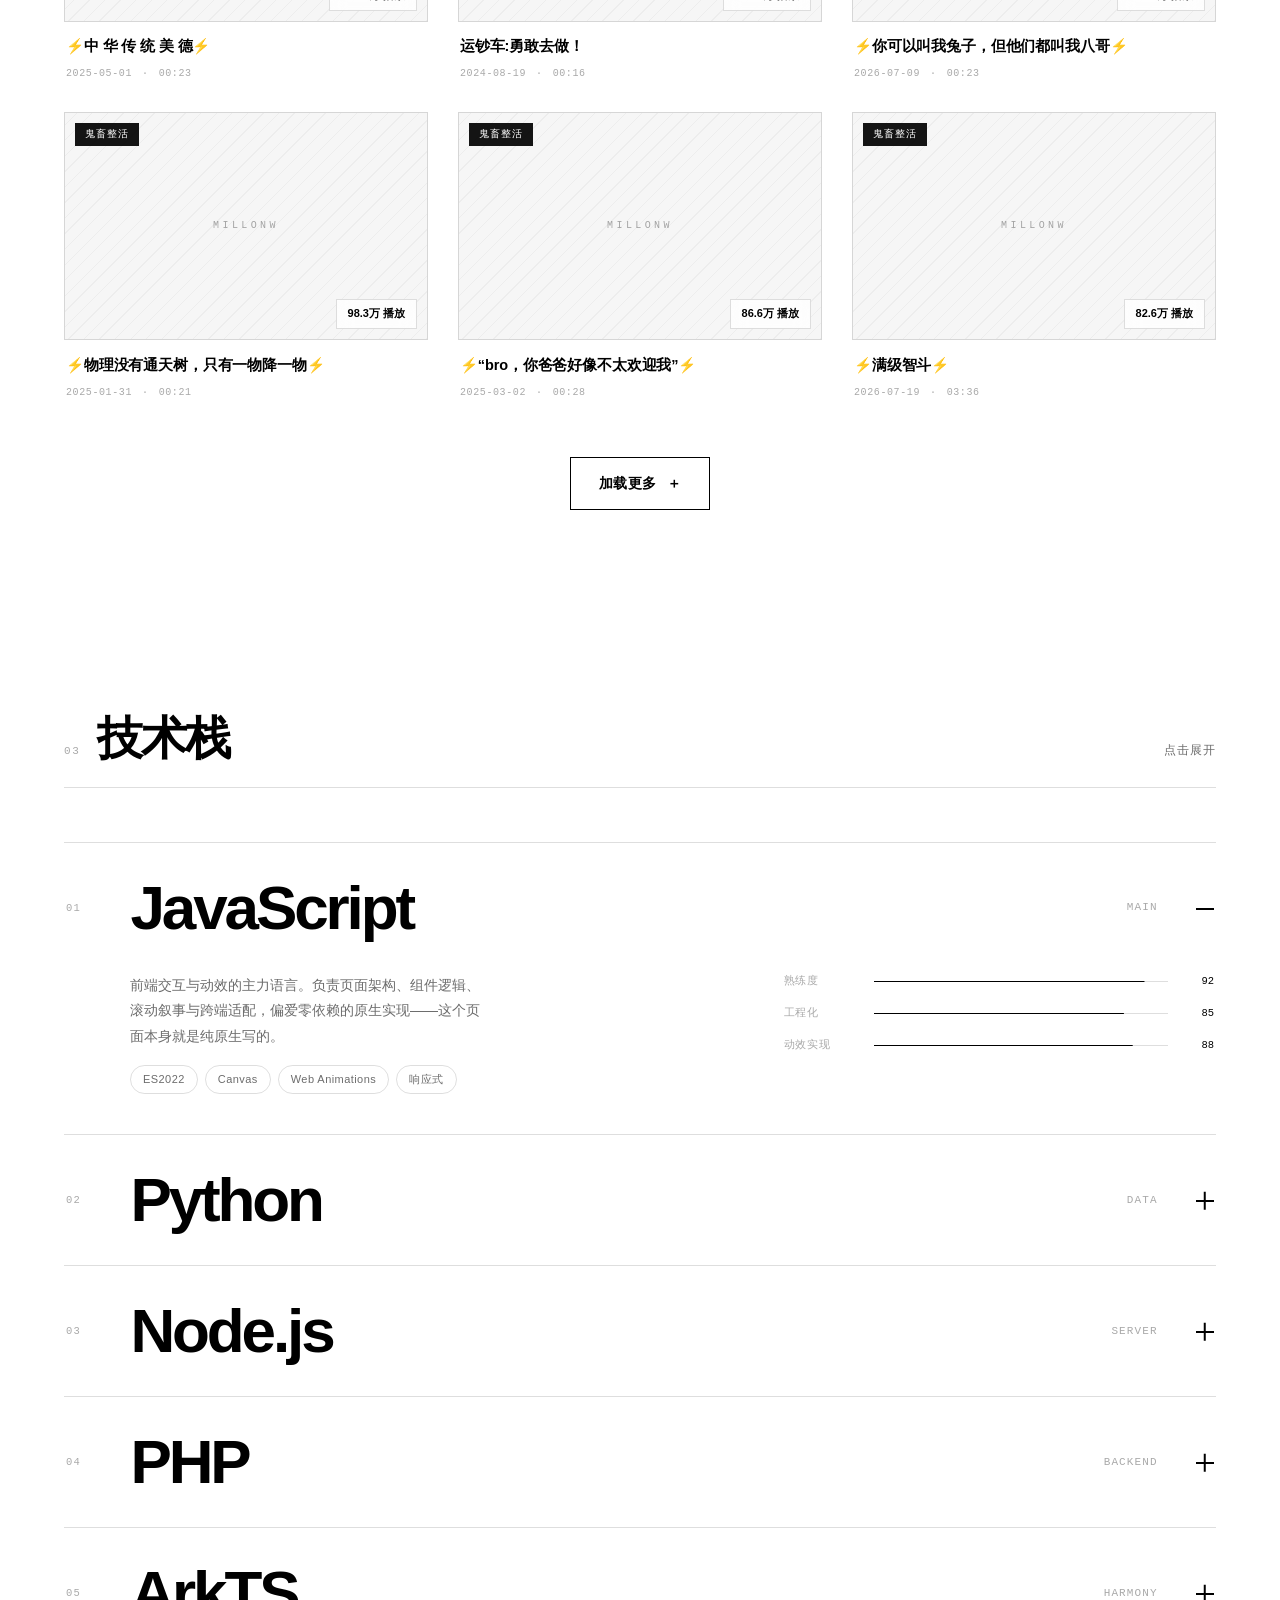
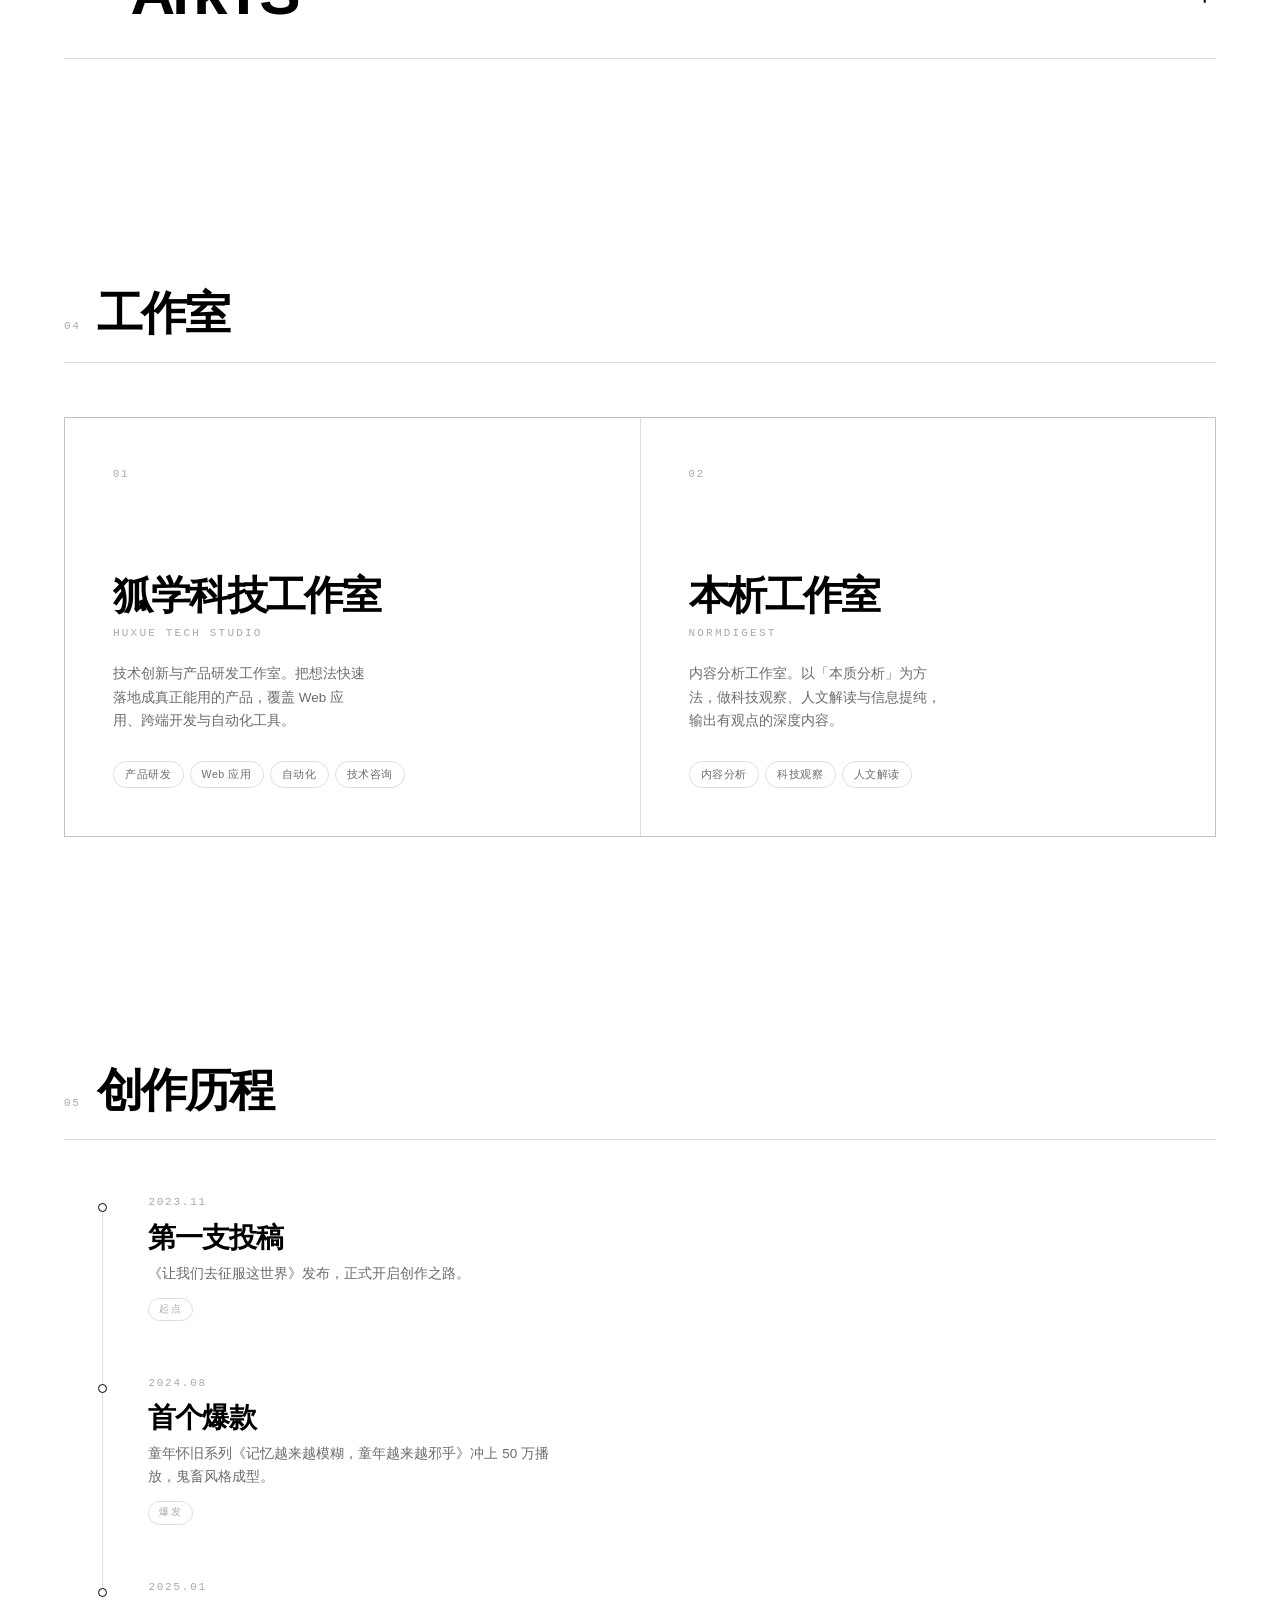
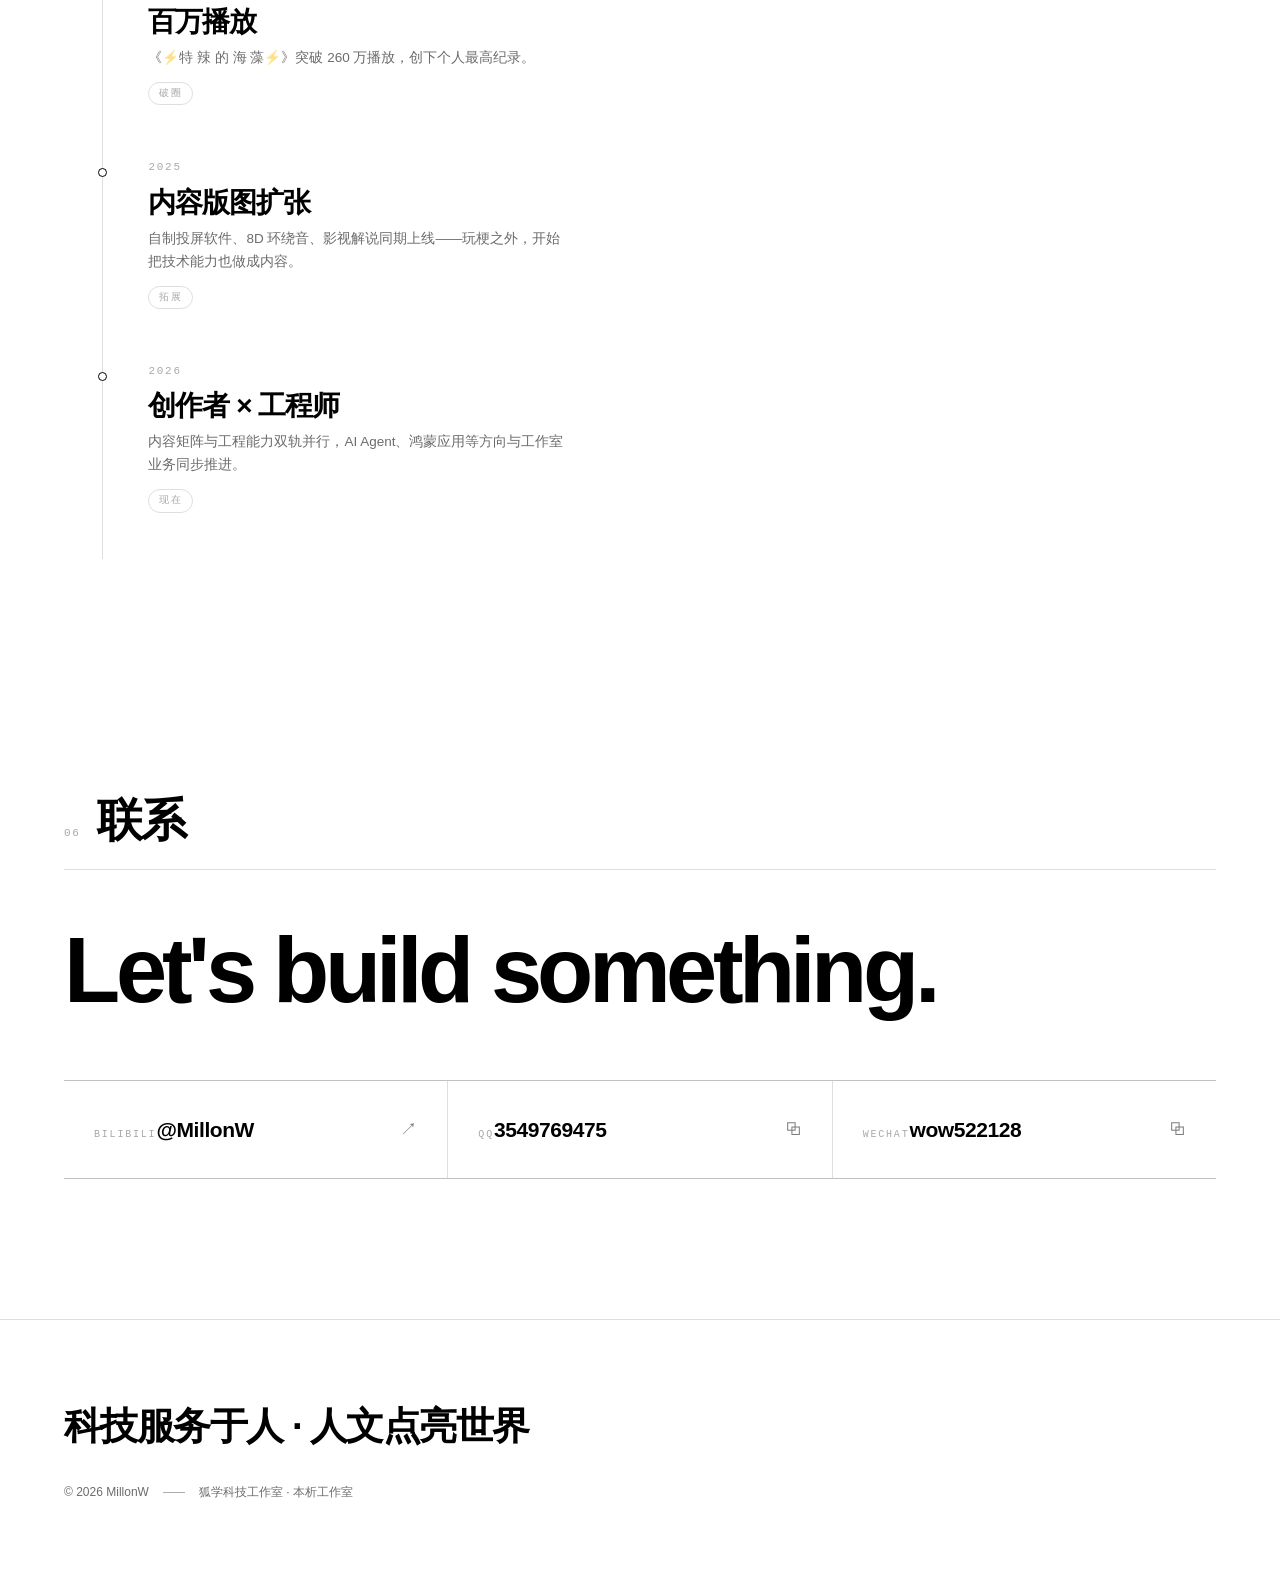
==== commit 359639ee: "fix(video): 修复背景视频概率性黑屏 race condition - HTML: 给 video 标签加 autoplay，让浏览器自己负责播放   （muted+playsinline+" ====
--- a/index.html
+++ b/index.html
@@ -29,7 +29,7 @@
      preload="metadata" 只抓头部几 KB，浏览器边播边拉数据
      触摸端/弱网/reduced-motion 由 JS 改用 .is-static（海报静态显示） -->
 <div class="bg-video" id="bgVideo" aria-hidden="true">
-  <video id="videoBg" preload="metadata" muted playsinline loop
+  <video id="videoBg" autoplay preload="metadata" muted playsinline loop
          poster="data:image/svg+xml,%3Csvg xmlns='http://www.w3.org/2000/svg' viewBox='0 0 1600 900'%3E%3Crect width='1600' height='900' fill='%23000'/%3E%3Cpath d='M288 384 L544 1216 L800 640 L1056 1216 L1312 384' fill='none' stroke='%23fff' stroke-opacity='.08' stroke-width='224' stroke-linejoin='round' stroke-linecap='round'/%3E%3C/svg%3E">
     <source src="assets/video/background.mp4" type="video/mp4">
   </video>
--- a/assets/css/style.css
+++ b/assets/css/style.css
@@ -140,7 +140,10 @@
   width: 100%;
   height: 100%;
   object-fit: cover;
-  opacity: 0;
+  /* 默认给一个最低透明度（兜底）：
+     万一 JS 出错 / 监听器晚于 loadeddata 触发，video 至少能隐约可见，
+     不会一直保持 opacity:0 导致画面纯黑 */
+  opacity: .22;
   transition: opacity 1.4s var(--ease);
   /* 提示浏览器这是背景视频，可走硬件加速合成层 */
   will-change: opacity;
@@ -1838,7 +1841,22 @@
 /* ============================================================
  * 404 页面
  * ============================================================ */
-.page-404 { background: var(--bg); color: var(--fg); }
+.page-404,
+.page-404 html,
+.page-404 body {
+  background: var(--bg);
+  color: var(--fg);
+  height: 100%;
+  overflow: hidden;
+  /* 禁用触摸橡皮筋滚动 + 隐藏原生滚动条（404 页锁定不滚动） */
+  overscroll-behavior: none;
+  touch-action: pan-x;
+  scrollbar-width: none;
+  -ms-overflow-style: none;
+}
+.page-404 ::-webkit-scrollbar { width: 0; height: 0; display: none; }
+.page-404 ::-webkit-scrollbar-track { background: transparent; }
+.page-404 ::-webkit-scrollbar-thumb { background: transparent; }
 
 .e404 {
   position: relative;
@@ -1846,9 +1864,9 @@
   flex-direction: column;
   align-items: center;
   justify-content: center;
-  min-height: 100vh;
-  min-height: 100dvh;
-  padding: 120px 24px 100px;
+  height: 100vh;
+  height: 100dvh;
+  padding: 110px 24px 90px;
   text-align: center;
   overflow: hidden;
 }
@@ -1954,41 +1972,11 @@
   opacity: .42;
 }
 
-/* 上下两条跑马灯 */
-.e404__marquee {
-  position: fixed;
-  left: 0; right: 0;
-  overflow: hidden;
-  pointer-events: none;
-  z-index: 3;
-  border-top: 1px solid var(--fg);
-  border-bottom: 1px solid var(--fg);
-  background: var(--fg);
-  color: var(--bg);
-}
-.e404__marquee--top { top: 0; }
-.e404__marquee--bot { bottom: 0; }
-.e404__marquee-track {
-  display: flex;
-  width: max-content;
-  animation: e404-marquee 28s linear infinite;
-  font-size: 11px;
-  letter-spacing: .25em;
-  font-weight: 600;
-  padding: 6px 0;
-}
-.e404__marquee-track > span { padding-right: 1.4em; white-space: nowrap; }
-.e404__marquee-track--rev { animation-direction: reverse; animation-duration: 34s; }
-@keyframes e404-marquee {
-  from { transform: translate3d(0,0,0); }
-  to { transform: translate3d(-50%,0,0); }
-}
-
 @media (prefers-reduced-motion: reduce) {
-  .e404__sweep, .e404__orbit, .e404__marquee-track { animation: none !important; }
+  .e404__sweep, .e404__orbit { animation: none !important; }
 }
 @media (max-width: 600px) {
-  .e404 { padding: 96px 20px 80px; }
+  .e404 { padding: 80px 20px 64px; }
   .e404__home { padding: 12px 22px; font-size: 12.5px; }
   .e404__row { gap: 18px; }
 }
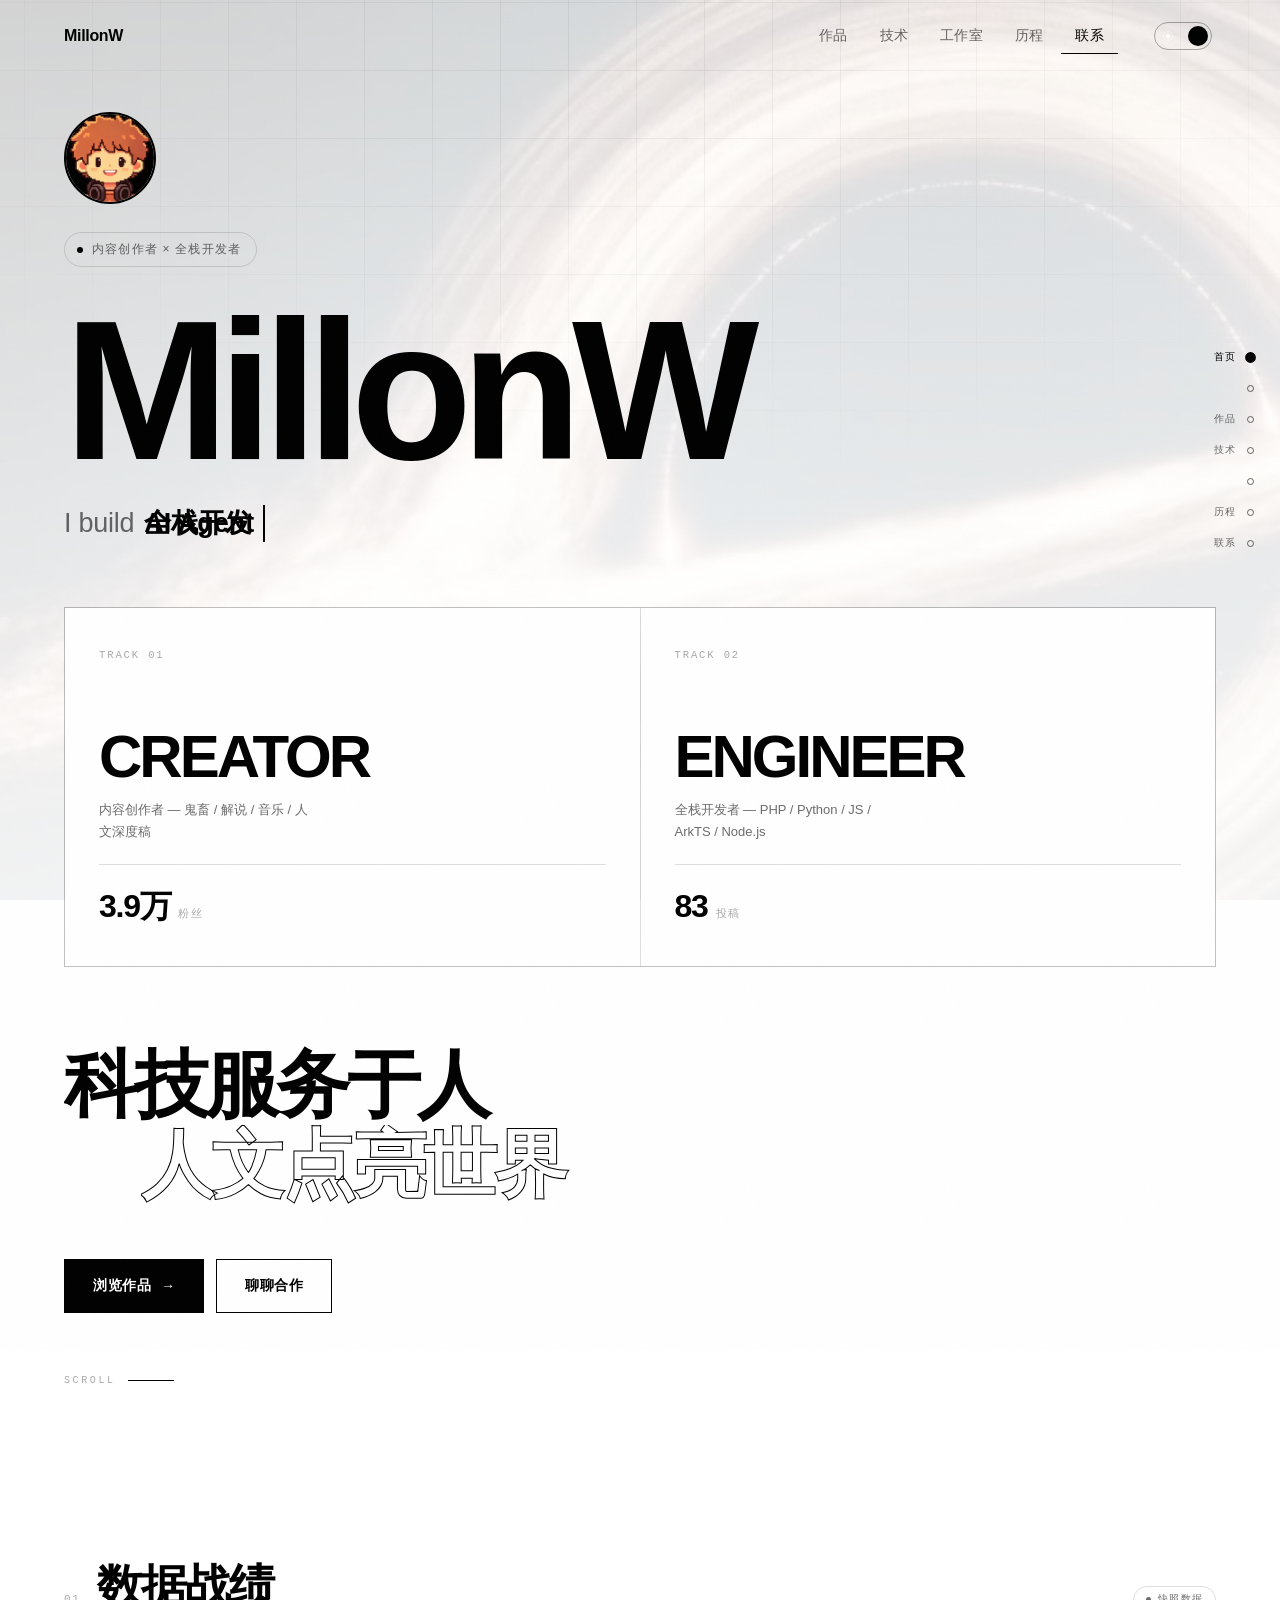
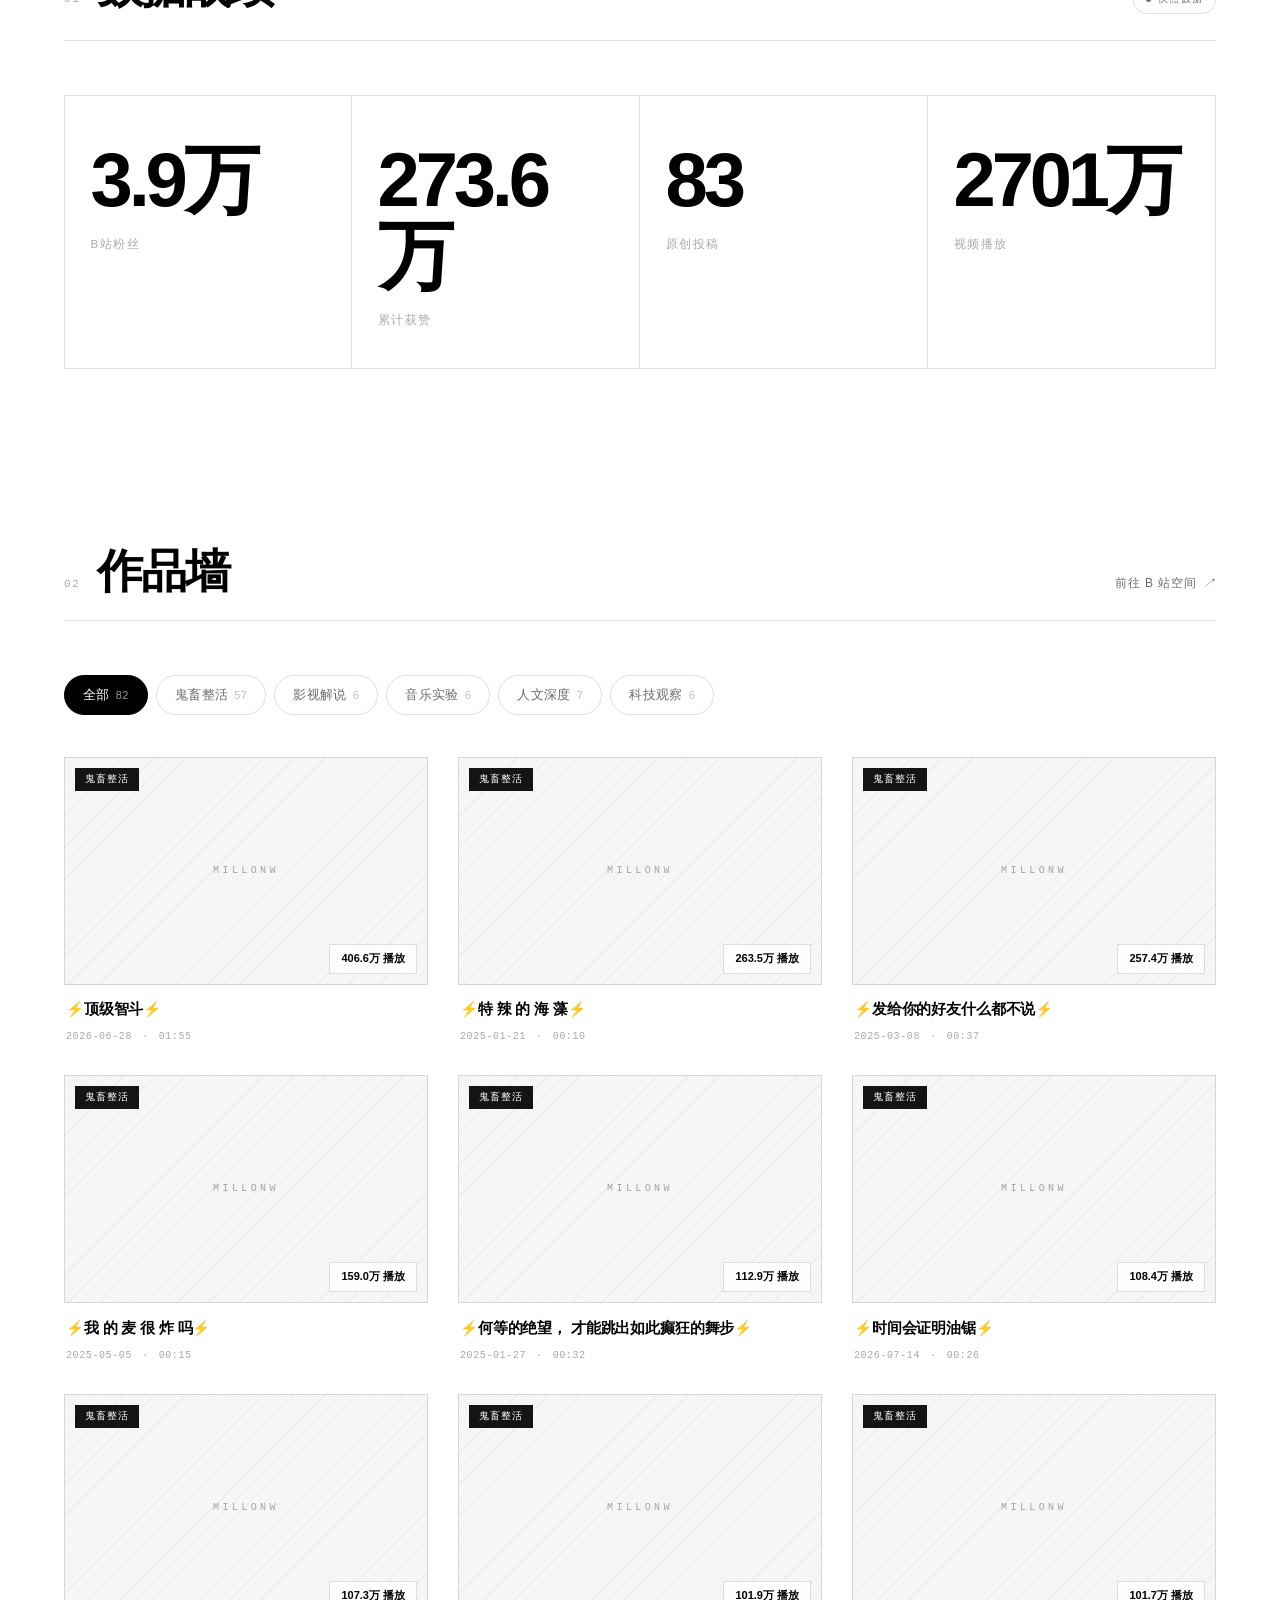
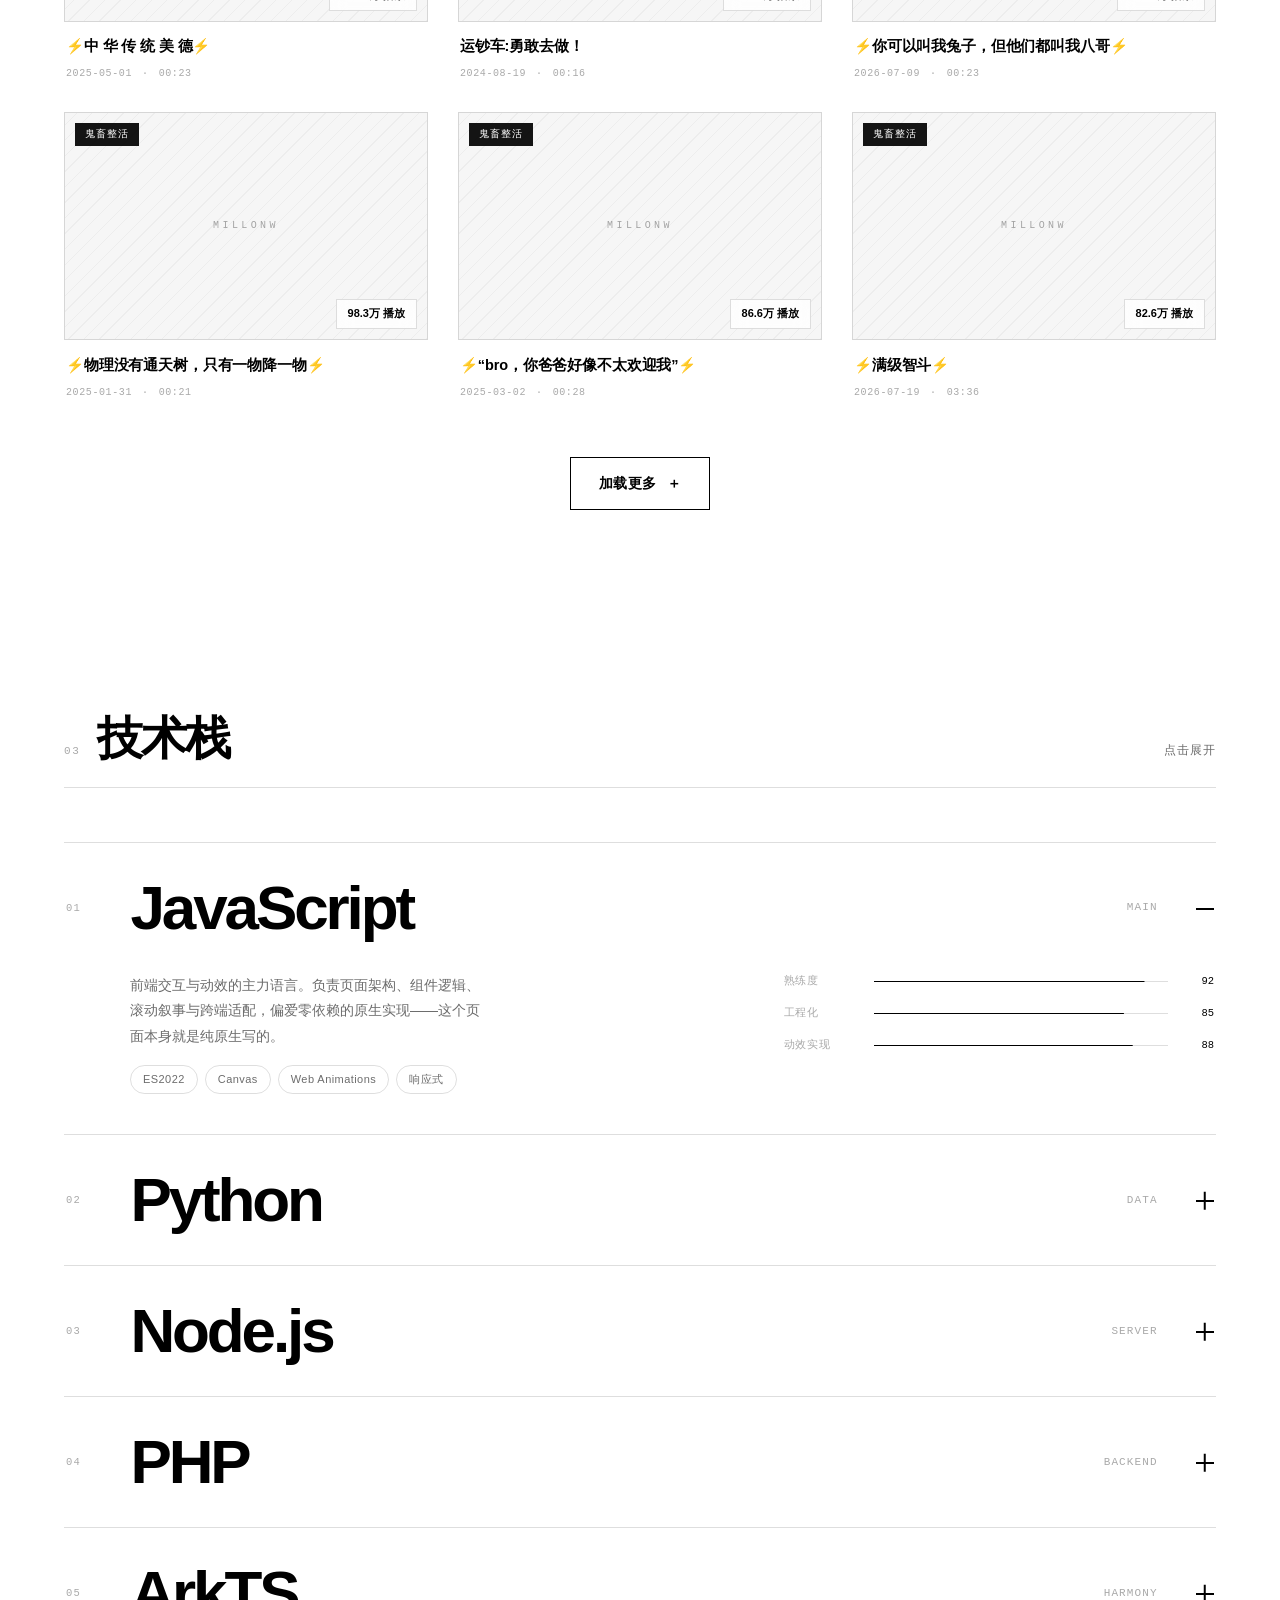
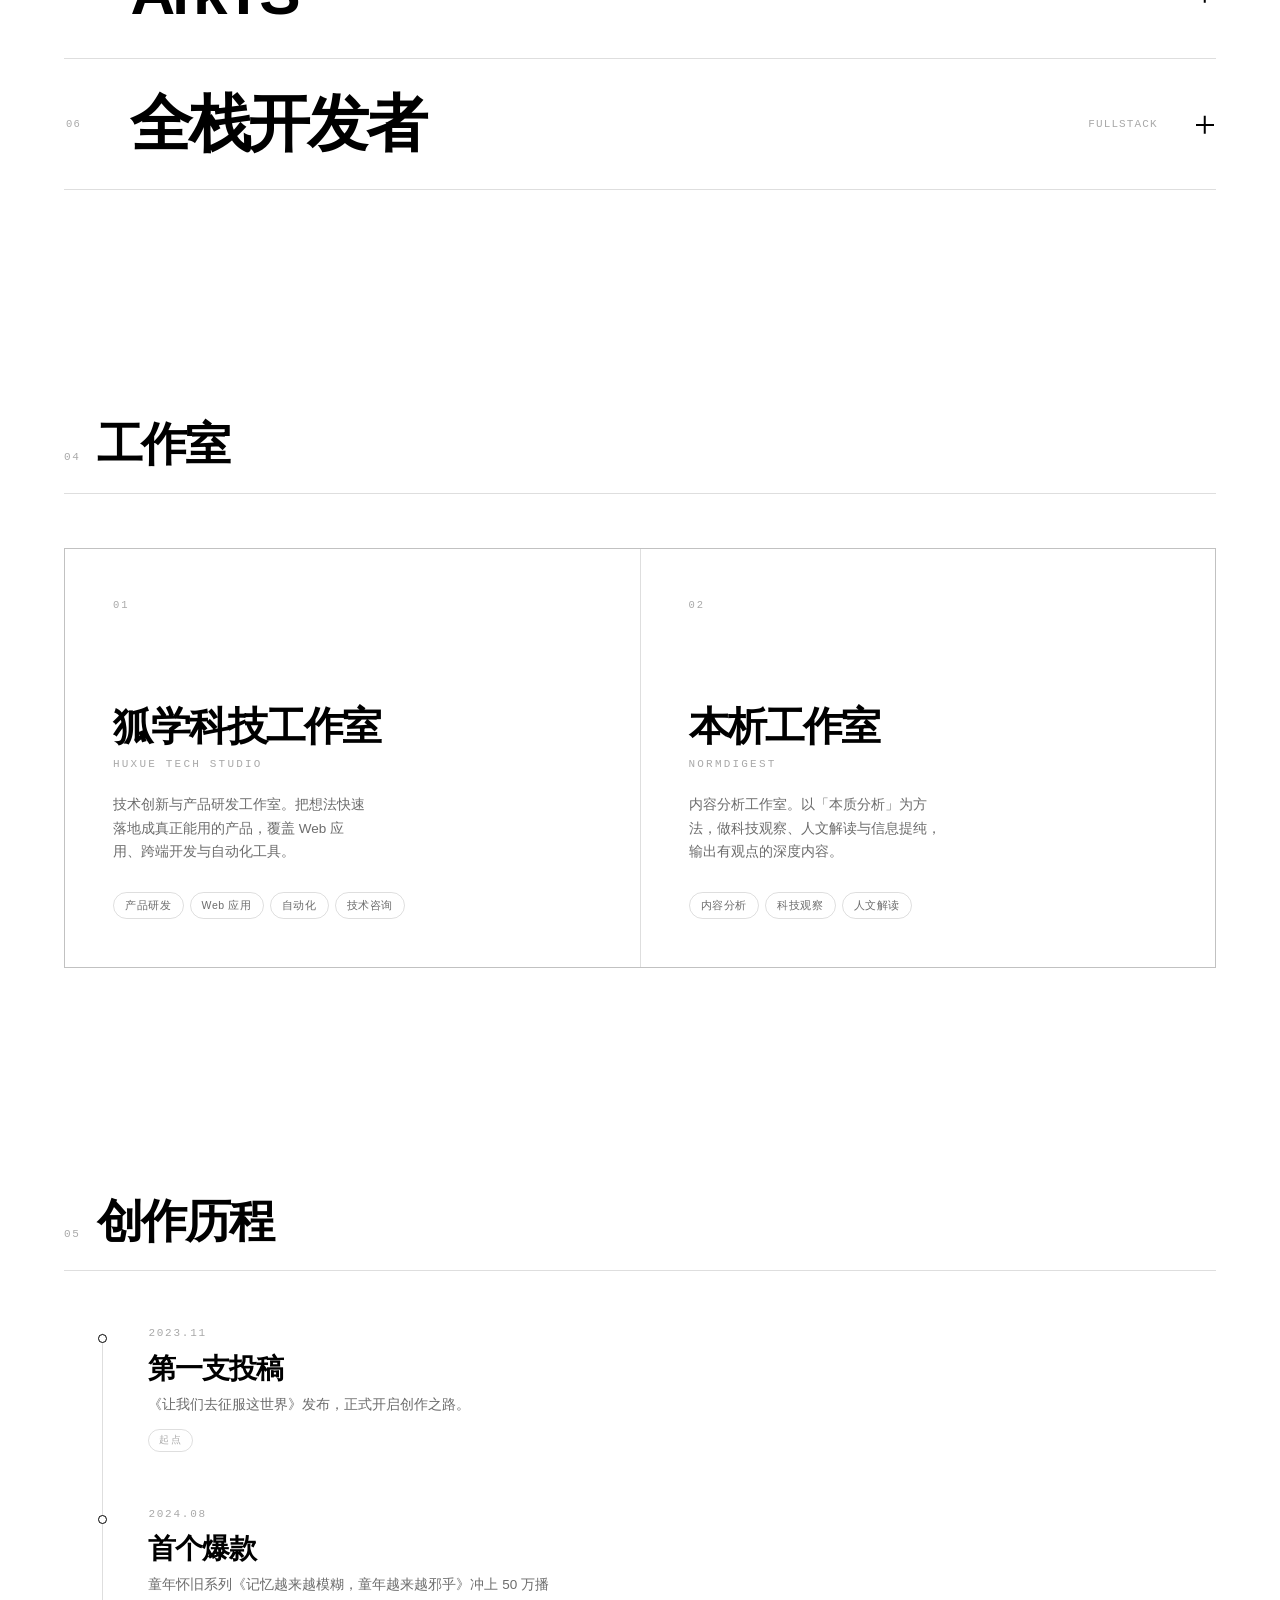
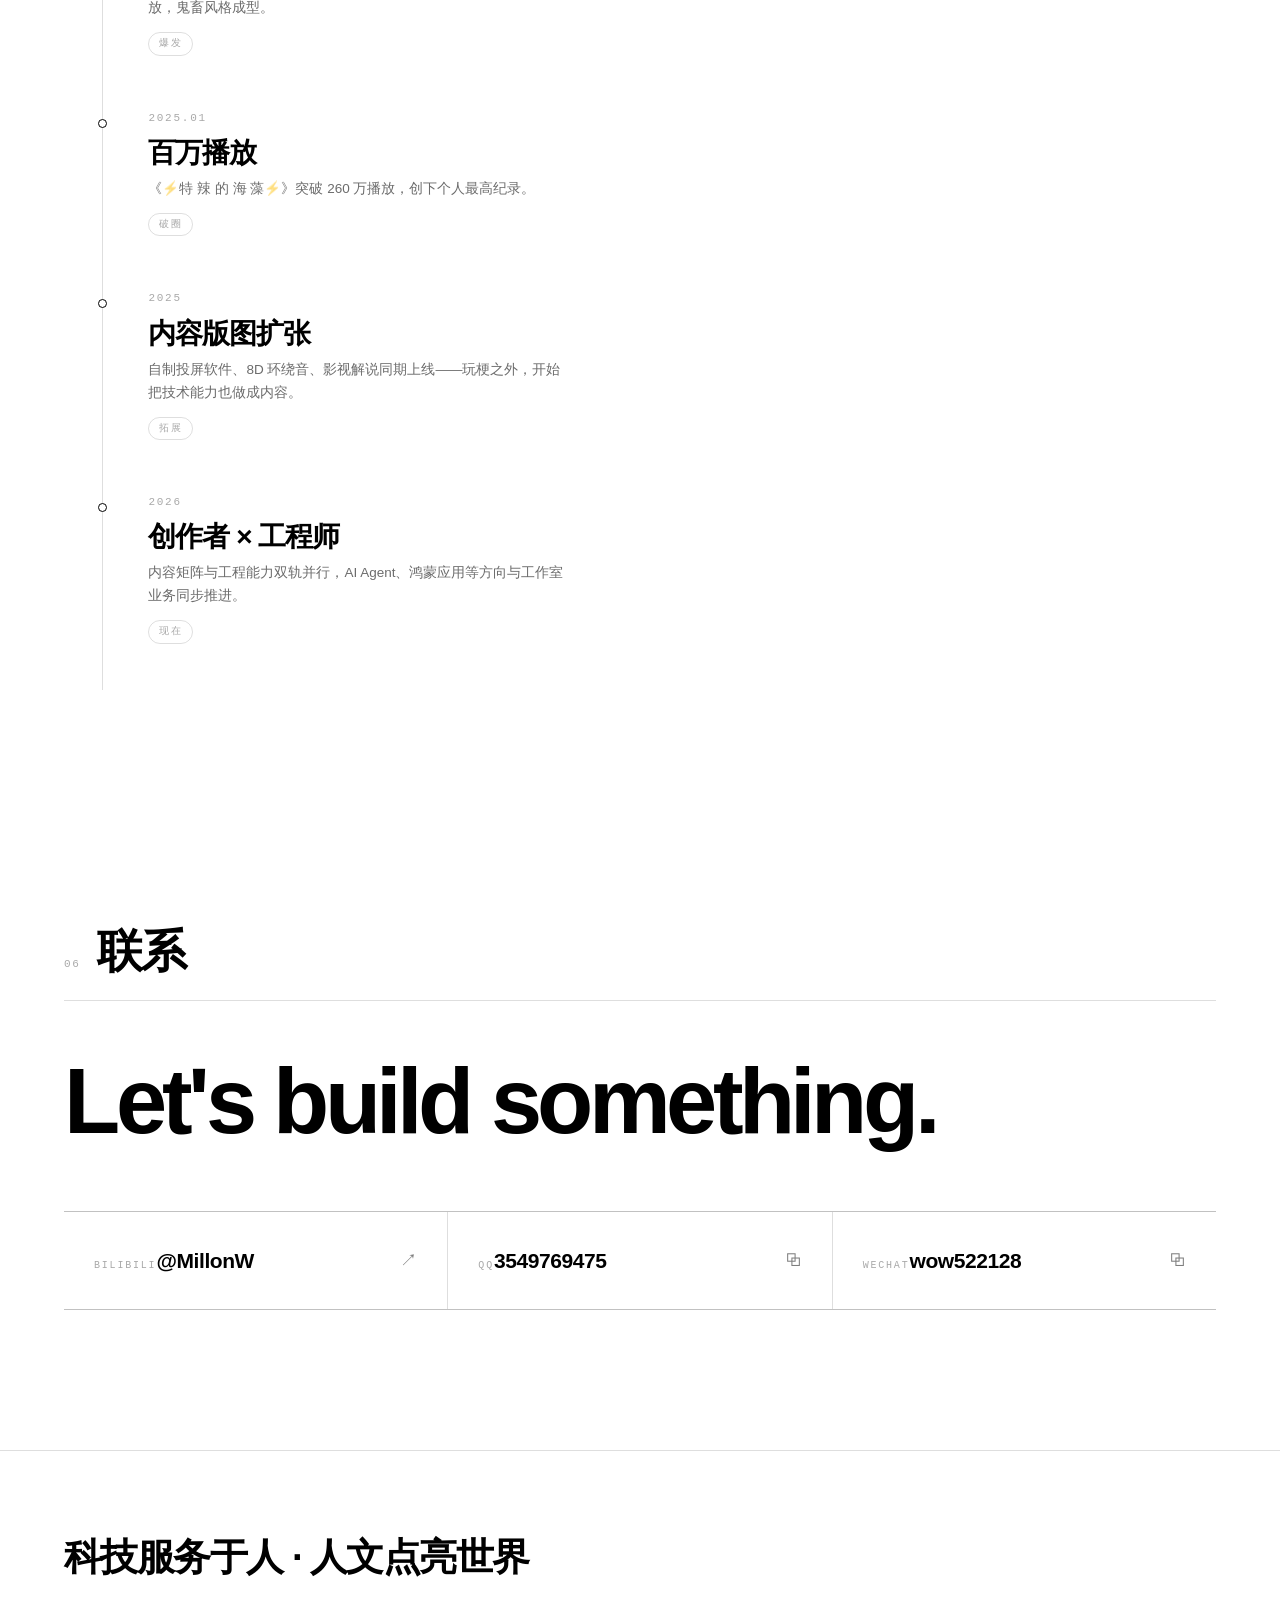
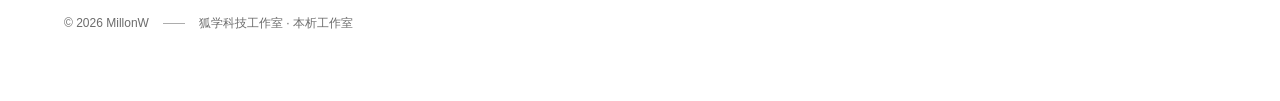
==== commit 2ab108b6: "tool: deploy_api.py 改造为通用兜底推送脚本 - 分支改为命令行传参：python deploy_api.py <branch>（默认 main） - 改动文件自动算：git dif" ====
--- a/index.html
+++ b/index.html
@@ -1,340 +1,339 @@
-<!DOCTYPE html>
-<html lang="zh-CN" data-theme="dark">
-<head>
-<meta charset="UTF-8">
-<meta name="viewport" content="width=device-width, initial-scale=1.0, viewport-fit=cover">
-<meta name="theme-color" content="#000000">
-<title>MillonW — 科技服务于人，人文点亮世界</title>
-<meta name="description" content="MillonW · B站UP主 / 全栈开发者 / 狐学科技工作室 & 本析工作室创始人。科技服务于人，人文点亮世界。">
-<meta name="keywords" content="MillonW,狐学科技,本析工作室,NormDigest,全栈开发,PHP,Python,JavaScript,ArkTS,Node.js,B站UP主">
-
-<!-- Open Graph -->
-<meta property="og:type" content="profile">
-<meta property="og:title" content="MillonW — 科技服务于人，人文点亮世界">
-<meta property="og:description" content="B站UP主 / 全栈开发者 / 狐学科技 & 本析工作室创始人">
-<meta property="og:image" content="assets/img/avatar.jpg">
-<meta name="twitter:card" content="summary_large_image">
-
-<link rel="icon" href="data:image/svg+xml,%3Csvg%20xmlns='http://www.w3.org/2000/svg'%20viewBox='0%200%20100%20100'%3E%3Crect%20width='100'%20height='100'%20fill='%23000'/%3E%3Cpath%20d='M18%2024%20L34%2076%20L50%2040%20L66%2076%20L82%2024'%20fill='none'%20stroke='%23fff'%20stroke-width='14'%20stroke-linejoin='round'%20stroke-linecap='round'/%3E%3C/svg%3E">
-
-<link rel="preconnect" href="https://i0.hdslb.com">
-<link rel="preconnect" href="https://i1.hdslb.com">
-<link rel="preconnect" href="https://i2.hdslb.com">
-<link rel="stylesheet" href="assets/css/style.css">
-</head>
-<body>
-
-<!-- ══════════════════════════ 视频背景 ══════════════════════════
-     海报帧（poster）保证视频还没起来时不会出现黑色一闪
-     preload="metadata" 只抓头部几 KB，浏览器边播边拉数据
-     触摸端/弱网/reduced-motion 由 JS 改用 .is-static（海报静态显示） -->
-<div class="bg-video" id="bgVideo" aria-hidden="true">
-  <video id="videoBg" autoplay preload="metadata" muted playsinline loop
-         poster="data:image/svg+xml,%3Csvg xmlns='http://www.w3.org/2000/svg' viewBox='0 0 1600 900'%3E%3Crect width='1600' height='900' fill='%23000'/%3E%3Cpath d='M288 384 L544 1216 L800 640 L1056 1216 L1312 384' fill='none' stroke='%23fff' stroke-opacity='.08' stroke-width='224' stroke-linejoin='round' stroke-linecap='round'/%3E%3C/svg%3E">
-    <source src="assets/video/background.mp4" type="video/mp4">
-  </video>
-  <div class="bg-video__veil"></div>
-</div>
-
-<!-- ══════════════════════════ 预加载 ══════════════════════════ -->
-<div class="preloader" id="preloader">
-  <div class="preloader__inner">
-    <div class="preloader__name" aria-label="MillonW">
-      <span>M</span><span>I</span><span>L</span><span>L</span><span>O</span><span>N</span><span>W</span>
-    </div>
-    <div class="preloader__status">
-      <span class="preloader__label" id="preloaderText">正在加载</span>
-      <span class="preloader__pct" id="preloaderPct">0%</span>
-    </div>
-    <div class="preloader__bar"><i id="preloaderBar"></i></div>
-  </div>
-</div>
-
-<!-- ══════════════════════════ 装饰层 ══════════════════════════ -->
-<div class="grain" aria-hidden="true"></div>
-<div class="grid-bg" aria-hidden="true"><div class="grid-bg__inner"></div></div>
-<div class="spotlight" id="spotlight" aria-hidden="true"><i></i></div>
-
-<!-- 主题切换：用 GPU 加速的圆形遮罩替代 clip-path 动画 -->
-<div class="theme-wipe" id="themeWipe" aria-hidden="true"></div>
-
-<div class="cursor-ring" id="cursorRing" aria-hidden="true"><i></i></div>
-<div class="cursor" id="cursor" aria-hidden="true"><i></i></div>
-<div class="scroll-progress" aria-hidden="true"><i id="scrollBar"></i></div>
-
-<!-- 章节指示器：桌面端显示，指示当前所在章节并可跳转 -->
-<nav class="sec-dots" id="secDots" aria-label="章节导航"></nav>
-
-<!-- ══════════════════════════ 导航 ══════════════════════════ -->
-<!-- 浮动控件：页面较长，导航自动隐藏后仍可随时切主题 / 回顶部 -->
-<div class="fab" id="fab">
-  <button class="fab__btn" id="fabTheme" type="button" aria-label="切换黑白配色" title="切换黑白配色">
-    <svg class="ico-sun" viewBox="0 0 24 24" width="15" height="15" aria-hidden="true">
-      <circle cx="12" cy="12" r="4.2" fill="currentColor"/>
-      <g stroke="currentColor" stroke-width="1.8" stroke-linecap="round">
-        <path d="M12 2v2.6M12 19.4V22M2 12h2.6M19.4 12H22M4.9 4.9l1.9 1.9M17.2 17.2l1.9 1.9M19.1 4.9l-1.9 1.9M6.8 17.2l-1.9 1.9"/>
-      </g>
-    </svg>
-    <svg class="ico-moon" viewBox="0 0 24 24" width="15" height="15" aria-hidden="true">
-      <path d="M20.5 14.6A8.6 8.6 0 1 1 9.4 3.5a6.9 6.9 0 0 0 11.1 11.1z" fill="currentColor"/>
-    </svg>
-  </button>
-  <button class="fab__btn" id="fabTop" type="button" aria-label="回到顶部" title="回到顶部">
-    <svg viewBox="0 0 24 24" width="15" height="15" aria-hidden="true">
-      <path d="M12 19V5M5 12l7-7 7 7" fill="none" stroke="currentColor" stroke-width="1.9"
-            stroke-linecap="round" stroke-linejoin="round"/>
-    </svg>
-  </button>
-</div>
-
-<header class="nav" id="nav">
-  <div class="nav__inner">
-    <a href="#hero" class="nav__logo" data-scroll>
-      <span class="nav__logo-mark">W</span>
-      <span class="nav__logo-text">MillonW</span>
-    </a>
-
-    <nav class="nav__links" aria-label="主导航">
-      <a href="#works" data-scroll><span>作品</span></a>
-      <a href="#stack" data-scroll><span>技术</span></a>
-      <a href="#studio" data-scroll><span>工作室</span></a>
-      <a href="#timeline" data-scroll><span>历程</span></a>
-      <a href="#contact" data-scroll><span>联系</span></a>
-    </nav>
-
-    <div class="nav__right">
-      <button class="theme-toggle" id="themeToggle" aria-label="切换黑白配色" title="切换黑白配色">
-        <span class="theme-toggle__track">
-          <i class="theme-toggle__thumb"></i>
-          <svg class="ico-sun" viewBox="0 0 24 24" width="12" height="12" aria-hidden="true">
-            <circle cx="12" cy="12" r="4.2" fill="currentColor"/>
-            <g stroke="currentColor" stroke-width="1.8" stroke-linecap="round">
-              <path d="M12 2v2.6M12 19.4V22M2 12h2.6M19.4 12H22M4.9 4.9l1.9 1.9M17.2 17.2l1.9 1.9M19.1 4.9l-1.9 1.9M6.8 17.2l-1.9 1.9"/>
-            </g>
-          </svg>
-          <svg class="ico-moon" viewBox="0 0 24 24" width="12" height="12" aria-hidden="true">
-            <path d="M20.5 14.6A8.6 8.6 0 1 1 9.4 3.5a6.9 6.9 0 0 0 11.1 11.1z" fill="currentColor"/>
-          </svg>
-        </span>
-      </button>
-
-      <button class="nav__burger" id="burger" aria-label="打开菜单" aria-expanded="false">
-        <i></i><i></i>
-      </button>
-    </div>
-  </div>
-</header>
-
-<!-- 移动端抽屉 -->
-<div class="drawer" id="drawer" aria-hidden="true">
-  <nav class="drawer__links">
-    <a href="#works" data-scroll><em>01</em> 作品</a>
-    <a href="#stack" data-scroll><em>02</em> 技术</a>
-    <a href="#studio" data-scroll><em>03</em> 工作室</a>
-    <a href="#timeline" data-scroll><em>04</em> 历程</a>
-    <a href="#contact" data-scroll><em>05</em> 联系</a>
-  </nav>
-  <div class="drawer__foot">
-    <span>科技服务于人，人文点亮世界</span>
-  </div>
-</div>
-
-<main id="main">
-
-<!-- ══════════════════════════ HERO ══════════════════════════ -->
-<section class="hero" id="hero">
-  <div class="hero__inner">
-
-    <div class="hero__avatar reveal" aria-label="MillonW 头像">
-      <img src="assets/img/avatar.jpg" alt="MillonW 头像" width="84" height="84" decoding="async">
-    </div>
-
-    <div class="hero__tag reveal">
-      <i class="dot"></i>
-      <span data-live-label>内容创作者 × 全栈开发者</span>
-    </div>
-
-    <h1 class="hero__title">
-      <span class="hero__title-line" data-split>MillonW</span>
-    </h1>
-
-    <div class="hero__roles">
-      <span class="hero__role-static">I build</span>
-      <span class="hero__role-rotator" id="roleRotator">
-        <span class="is-active">鬼畜爆款</span>
-        <span>影评解说</span>
-        <span>8D 音乐</span>
-        <span>全栈应用</span>
-        <span>AI Agent</span>
-      </span>
-    </div>
-
-    <!-- 双轨：创作者 / 工程师 -->
-    <div class="tracks" id="tracks">
-      <a class="track reveal" href="#works" data-scroll data-track="creator">
-        <div class="track__head">
-          <span class="track__no">TRACK 01</span>
-          <span class="track__arrow">↗</span>
-        </div>
-        <h3 class="track__title">CREATOR</h3>
-        <p class="track__desc">内容创作者 — 鬼畜 / 解说 / 音乐 / 人文深度稿</p>
-        <div class="track__meta"><b data-stat="follower">—</b><span>粉丝</span></div>
-      </a>
-      <a class="track reveal" href="#stack" data-scroll data-track="engineer">
-        <div class="track__head">
-          <span class="track__no">TRACK 02</span>
-          <span class="track__arrow">↗</span>
-        </div>
-        <h3 class="track__title">ENGINEER</h3>
-        <p class="track__desc">全栈开发者 — PHP / Python / JS / ArkTS / Node.js</p>
-        <div class="track__meta"><b data-stat="archiveCount">—</b><span>投稿</span></div>
-      </a>
-    </div>
-
-    <!-- 名言视觉锤 -->
-    <div class="creed" id="creed">
-      <p class="creed__line" data-creed>科技服务于人</p>
-      <p class="creed__line creed__line--alt" data-creed>人文点亮世界</p>
-    </div>
-
-    <div class="hero__cta reveal">
-      <a href="#works" class="btn btn--solid" data-scroll>
-        <span>浏览作品</span>
-        <i>→</i>
-      </a>
-      <a href="#contact" class="btn btn--ghost" data-scroll>
-        <span>聊聊合作</span>
-      </a>
-    </div>
-  </div>
-
-  <a class="scroll-hint" href="#stats" data-scroll aria-label="向下滚动">
-    <span>SCROLL</span>
-    <i></i>
-  </a>
-</section>
-
-<!-- ══════════════════════════ 数据战绩 ══════════════════════════ -->
-<section class="stats" id="stats">
-  <div class="wrap">
-    <div class="sec-head reveal">
-      <span class="sec-head__no">01</span>
-      <h2 class="sec-head__title">数据战绩</h2>
-      <span class="live-badge" id="liveBadge" data-state="loading">
-        <i></i><span>同步中</span>
-      </span>
-    </div>
-
-    <div class="stats__grid">
-      <div class="stat reveal">
-        <b class="stat__num" data-count="0" data-suffix="">0</b>
-        <span class="stat__label">B站粉丝</span>
-      </div>
-      <div class="stat reveal">
-        <b class="stat__num" data-count="0" data-suffix="">0</b>
-        <span class="stat__label">累计获赞</span>
-      </div>
-      <div class="stat reveal">
-        <b class="stat__num" data-count="0" data-suffix="">0</b>
-        <span class="stat__label">原创投稿</span>
-      </div>
-      <div class="stat reveal">
-        <b class="stat__num" data-count="0" data-suffix="">0</b>
-        <span class="stat__label">视频播放</span>
-      </div>
-    </div>
-
-  </div>
-</section>
-
-<!-- ══════════════════════════ 作品墙 ══════════════════════════ -->
-<section class="works" id="works">
-  <div class="wrap">
-    <div class="sec-head reveal">
-      <span class="sec-head__no">02</span>
-      <h2 class="sec-head__title">作品墙</h2>
-      <a class="sec-head__link" href="https://space.bilibili.com/1004939949" target="_blank" rel="noopener">
-        前往 B 站空间 <i>↗</i>
-      </a>
-    </div>
-
-    <div class="filters" id="filters" role="tablist" aria-label="作品分类筛选"></div>
-
-    <div class="works__grid" id="worksGrid"></div>
-
-    <div class="works__more">
-      <button class="btn btn--ghost" id="loadMore" hidden>
-        <span>加载更多</span>
-        <i>＋</i>
-      </button>
-    </div>
-  </div>
-</section>
-
-<!-- ══════════════════════════ 技术栈 ══════════════════════════ -->
-<section class="stack" id="stack">
-  <div class="wrap">
-    <div class="sec-head reveal">
-      <span class="sec-head__no">03</span>
-      <h2 class="sec-head__title">技术栈</h2>
-      <span class="sec-head__hint">点击展开</span>
-    </div>
-
-    <div class="stack__list" id="stackList"></div>
-  </div>
-</section>
-
-<!-- ══════════════════════════ 工作室 ══════════════════════════ -->
-<section class="studio" id="studio">
-  <div class="wrap">
-    <div class="sec-head reveal">
-      <span class="sec-head__no">04</span>
-      <h2 class="sec-head__title">工作室</h2>
-    </div>
-    <div class="studio__grid" id="studioGrid"></div>
-  </div>
-</section>
-
-<!-- ══════════════════════════ 历程 ══════════════════════════ -->
-<section class="timeline" id="timeline">
-  <div class="wrap">
-    <div class="sec-head reveal">
-      <span class="sec-head__no">05</span>
-      <h2 class="sec-head__title">创作历程</h2>
-    </div>
-    <ol class="tl" id="timelineList"></ol>
-  </div>
-</section>
-
-<!-- ══════════════════════════ 联系 ══════════════════════════ -->
-<section class="contact" id="contact">
-  <div class="wrap">
-    <div class="sec-head reveal">
-      <span class="sec-head__no">06</span>
-      <h2 class="sec-head__title">联系</h2>
-    </div>
-
-    <h3 class="contact__big" data-split>Let's build something.</h3>
-
-    <div class="contact__grid" id="contactGrid"></div>
-  </div>
-</section>
-
-</main>
-
-<footer class="foot">
-  <div class="wrap">
-    <div class="foot__creed">科技服务于人 · 人文点亮世界</div>
-    <div class="foot__meta">
-      <span>© <span id="year">2026</span> MillonW</span>
-      <span class="foot__sep"></span>
-      <span>狐学科技工作室 · 本析工作室</span>
-    </div>
-  </div>
-</footer>
-
-<script src="assets/js/fallback.js"></script>
-<script src="assets/js/bili.js"></script>
-<script src="assets/js/main.js"></script>
-</body>
-</html>
+<!DOCTYPE html>
+<html lang="zh-CN" data-theme="dark">
+<head>
+<meta charset="UTF-8">
+<meta name="viewport" content="width=device-width, initial-scale=1.0, viewport-fit=cover">
+<meta name="theme-color" content="#000000">
+<title>MillonW — 科技服务于人，人文点亮世界</title>
+<meta name="description" content="MillonW · B站UP主 / 全栈开发者 / 狐学科技工作室 & 本析工作室创始人。科技服务于人，人文点亮世界。">
+<meta name="keywords" content="MillonW,狐学科技,本析工作室,NormDigest,全栈开发,PHP,Python,JavaScript,ArkTS,Node.js,B站UP主">
+
+<!-- Open Graph -->
+<meta property="og:type" content="profile">
+<meta property="og:title" content="MillonW — 科技服务于人，人文点亮世界">
+<meta property="og:description" content="B站UP主 / 全栈开发者 / 狐学科技 & 本析工作室创始人">
+<meta property="og:image" content="assets/img/avatar.jpg">
+<meta name="twitter:card" content="summary_large_image">
+
+<link rel="icon" href="data:image/svg+xml,%3Csvg%20xmlns='http://www.w3.org/2000/svg'%20viewBox='0%200%20100%20100'%3E%3Crect%20width='100'%20height='100'%20fill='%23000'/%3E%3Cpath%20d='M18%2024%20L34%2076%20L50%2040%20L66%2076%20L82%2024'%20fill='none'%20stroke='%23fff'%20stroke-width='14'%20stroke-linejoin='round'%20stroke-linecap='round'/%3E%3C/svg%3E">
+
+<link rel="preconnect" href="https://i0.hdslb.com">
+<link rel="preconnect" href="https://i1.hdslb.com">
+<link rel="preconnect" href="https://i2.hdslb.com">
+<link rel="stylesheet" href="assets/css/style.css">
+</head>
+<body>
+
+<!-- ══════════════════════════ 视频背景 ══════════════════════════
+     海报帧（poster）保证视频还没起来时不会出现黑色一闪
+     preload="metadata" 只抓头部几 KB，浏览器边播边拉数据
+     触摸端/弱网/reduced-motion 由 JS 改用 .is-static（海报静态显示） -->
+<div class="bg-video" id="bgVideo" aria-hidden="true">
+  <video id="videoBg" autoplay preload="metadata" muted playsinline loop
+         poster="assets/img/bg-poster.jpg">
+    <source src="assets/video/background.mp4" type="video/mp4">
+  </video>
+  <div class="bg-video__veil"></div>
+</div>
+
+<!-- ══════════════════════════ 预加载 ══════════════════════════ -->
+<div class="preloader" id="preloader">
+  <div class="preloader__inner">
+    <div class="preloader__name" aria-label="MillonW">
+      <span>M</span><span>I</span><span>L</span><span>L</span><span>O</span><span>N</span><span>W</span>
+    </div>
+    <div class="preloader__status">
+      <span class="preloader__label" id="preloaderText">正在加载</span>
+      <span class="preloader__pct" id="preloaderPct">0%</span>
+    </div>
+    <div class="preloader__bar"><i id="preloaderBar"></i></div>
+  </div>
+</div>
+
+<!-- ══════════════════════════ 装饰层 ══════════════════════════ -->
+<div class="grain" aria-hidden="true"></div>
+<div class="grid-bg" aria-hidden="true"><div class="grid-bg__inner"></div></div>
+<div class="spotlight" id="spotlight" aria-hidden="true"><i></i></div>
+
+<!-- 主题切换：用 GPU 加速的圆形遮罩替代 clip-path 动画 -->
+<div class="theme-wipe" id="themeWipe" aria-hidden="true"></div>
+
+<div class="cursor-ring" id="cursorRing" aria-hidden="true"><i></i></div>
+<div class="cursor" id="cursor" aria-hidden="true"><i></i></div>
+<div class="scroll-progress" aria-hidden="true"><i id="scrollBar"></i></div>
+
+<!-- 章节指示器：桌面端显示，指示当前所在章节并可跳转 -->
+<nav class="sec-dots" id="secDots" aria-label="章节导航"></nav>
+
+<!-- ══════════════════════════ 导航 ══════════════════════════ -->
+<!-- 浮动控件：页面较长，导航自动隐藏后仍可随时切主题 / 回顶部 -->
+<div class="fab" id="fab">
+  <button class="fab__btn" id="fabTheme" type="button" aria-label="切换黑白配色" title="切换黑白配色">
+    <svg class="ico-sun" viewBox="0 0 24 24" width="15" height="15" aria-hidden="true">
+      <circle cx="12" cy="12" r="4.2" fill="currentColor"/>
+      <g stroke="currentColor" stroke-width="1.8" stroke-linecap="round">
+        <path d="M12 2v2.6M12 19.4V22M2 12h2.6M19.4 12H22M4.9 4.9l1.9 1.9M17.2 17.2l1.9 1.9M19.1 4.9l-1.9 1.9M6.8 17.2l-1.9 1.9"/>
+      </g>
+    </svg>
+    <svg class="ico-moon" viewBox="0 0 24 24" width="15" height="15" aria-hidden="true">
+      <path d="M20.5 14.6A8.6 8.6 0 1 1 9.4 3.5a6.9 6.9 0 0 0 11.1 11.1z" fill="currentColor"/>
+    </svg>
+  </button>
+  <button class="fab__btn" id="fabTop" type="button" aria-label="回到顶部" title="回到顶部">
+    <svg viewBox="0 0 24 24" width="15" height="15" aria-hidden="true">
+      <path d="M12 19V5M5 12l7-7 7 7" fill="none" stroke="currentColor" stroke-width="1.9"
+            stroke-linecap="round" stroke-linejoin="round"/>
+    </svg>
+  </button>
+</div>
+
+<header class="nav" id="nav">
+  <div class="nav__inner">
+    <a href="#hero" class="nav__logo" data-scroll>
+      <span class="nav__logo-text">MillonW</span>
+    </a>
+
+    <nav class="nav__links" aria-label="主导航">
+      <a href="#works" data-scroll><span>作品</span></a>
+      <a href="#stack" data-scroll><span>技术</span></a>
+      <a href="#studio" data-scroll><span>工作室</span></a>
+      <a href="#timeline" data-scroll><span>历程</span></a>
+      <a href="#contact" data-scroll><span>联系</span></a>
+    </nav>
+
+    <div class="nav__right">
+      <button class="theme-toggle" id="themeToggle" aria-label="切换黑白配色" title="切换黑白配色">
+        <span class="theme-toggle__track">
+          <i class="theme-toggle__thumb"></i>
+          <svg class="ico-sun" viewBox="0 0 24 24" width="12" height="12" aria-hidden="true">
+            <circle cx="12" cy="12" r="4.2" fill="currentColor"/>
+            <g stroke="currentColor" stroke-width="1.8" stroke-linecap="round">
+              <path d="M12 2v2.6M12 19.4V22M2 12h2.6M19.4 12H22M4.9 4.9l1.9 1.9M17.2 17.2l1.9 1.9M19.1 4.9l-1.9 1.9M6.8 17.2l-1.9 1.9"/>
+            </g>
+          </svg>
+          <svg class="ico-moon" viewBox="0 0 24 24" width="12" height="12" aria-hidden="true">
+            <path d="M20.5 14.6A8.6 8.6 0 1 1 9.4 3.5a6.9 6.9 0 0 0 11.1 11.1z" fill="currentColor"/>
+          </svg>
+        </span>
+      </button>
+
+      <button class="nav__burger" id="burger" aria-label="打开菜单" aria-expanded="false">
+        <i></i><i></i>
+      </button>
+    </div>
+  </div>
+</header>
+
+<!-- 移动端抽屉 -->
+<div class="drawer" id="drawer" aria-hidden="true">
+  <nav class="drawer__links">
+    <a href="#works" data-scroll><em>01</em> 作品</a>
+    <a href="#stack" data-scroll><em>02</em> 技术</a>
+    <a href="#studio" data-scroll><em>03</em> 工作室</a>
+    <a href="#timeline" data-scroll><em>04</em> 历程</a>
+    <a href="#contact" data-scroll><em>05</em> 联系</a>
+  </nav>
+  <div class="drawer__foot">
+    <span>科技服务于人，人文点亮世界</span>
+  </div>
+</div>
+
+<main id="main">
+
+<!-- ══════════════════════════ HERO ══════════════════════════ -->
+<section class="hero" id="hero">
+  <div class="hero__inner">
+
+    <div class="hero__avatar reveal" aria-label="MillonW 头像">
+      <img src="assets/img/avatar.jpg" alt="MillonW 头像" width="84" height="84" decoding="async">
+    </div>
+
+    <div class="hero__tag reveal">
+      <i class="dot"></i>
+      <span data-live-label>内容创作者 × 全栈开发者</span>
+    </div>
+
+    <h1 class="hero__title">
+      <span class="hero__title-line" data-split>MillonW</span>
+    </h1>
+
+    <div class="hero__roles">
+      <span class="hero__role-static">I build</span>
+      <span class="hero__role-rotator" id="roleRotator">
+        <span class="is-active">全栈开发</span>
+        <span>视频创作</span>
+        <span>AI Agent</span>
+        <span>灵感交互</span>
+        <span>美术设计</span>
+      </span>
+    </div>
+
+    <!-- 双轨：创作者 / 工程师 -->
+    <div class="tracks" id="tracks">
+      <a class="track reveal" href="#works" data-scroll data-track="creator">
+        <div class="track__head">
+          <span class="track__no">TRACK 01</span>
+          <span class="track__arrow">↗</span>
+        </div>
+        <h3 class="track__title">CREATOR</h3>
+        <p class="track__desc">内容创作者 — 鬼畜 / 解说 / 音乐 / 人文深度稿</p>
+        <div class="track__meta"><b data-stat="follower">—</b><span>粉丝</span></div>
+      </a>
+      <a class="track reveal" href="#stack" data-scroll data-track="engineer">
+        <div class="track__head">
+          <span class="track__no">TRACK 02</span>
+          <span class="track__arrow">↗</span>
+        </div>
+        <h3 class="track__title">ENGINEER</h3>
+        <p class="track__desc">全栈开发者 — PHP / Python / JS / ArkTS / Node.js</p>
+        <div class="track__meta"><b data-stat="archiveCount">—</b><span>投稿</span></div>
+      </a>
+    </div>
+
+    <!-- 名言视觉锤 -->
+    <div class="creed" id="creed">
+      <p class="creed__line" data-creed>科技服务于人</p>
+      <p class="creed__line creed__line--alt" data-creed>人文点亮世界</p>
+    </div>
+
+    <div class="hero__cta reveal">
+      <a href="#works" class="btn btn--solid" data-scroll>
+        <span>浏览作品</span>
+        <i>→</i>
+      </a>
+      <a href="#contact" class="btn btn--ghost" data-scroll>
+        <span>聊聊合作</span>
+      </a>
+    </div>
+  </div>
+
+  <a class="scroll-hint" href="#stats" data-scroll aria-label="向下滚动">
+    <span>SCROLL</span>
+    <i></i>
+  </a>
+</section>
+
+<!-- ══════════════════════════ 数据战绩 ══════════════════════════ -->
+<section class="stats" id="stats">
+  <div class="wrap">
+    <div class="sec-head reveal">
+      <span class="sec-head__no">01</span>
+      <h2 class="sec-head__title">数据战绩</h2>
+      <span class="live-badge" id="liveBadge" data-state="loading">
+        <i></i><span>同步中</span>
+      </span>
+    </div>
+
+    <div class="stats__grid">
+      <div class="stat reveal">
+        <b class="stat__num" data-count="0" data-suffix="">0</b>
+        <span class="stat__label">B站粉丝</span>
+      </div>
+      <div class="stat reveal">
+        <b class="stat__num" data-count="0" data-suffix="">0</b>
+        <span class="stat__label">累计获赞</span>
+      </div>
+      <div class="stat reveal">
+        <b class="stat__num" data-count="0" data-suffix="">0</b>
+        <span class="stat__label">原创投稿</span>
+      </div>
+      <div class="stat reveal">
+        <b class="stat__num" data-count="0" data-suffix="">0</b>
+        <span class="stat__label">视频播放</span>
+      </div>
+    </div>
+
+  </div>
+</section>
+
+<!-- ══════════════════════════ 作品墙 ══════════════════════════ -->
+<section class="works" id="works">
+  <div class="wrap">
+    <div class="sec-head reveal">
+      <span class="sec-head__no">02</span>
+      <h2 class="sec-head__title">作品墙</h2>
+      <a class="sec-head__link" href="https://space.bilibili.com/1004939949" target="_blank" rel="noopener">
+        前往 B 站空间 <i>↗</i>
+      </a>
+    </div>
+
+    <div class="filters" id="filters" role="tablist" aria-label="作品分类筛选"></div>
+
+    <div class="works__grid" id="worksGrid"></div>
+
+    <div class="works__more">
+      <button class="btn btn--ghost" id="loadMore" hidden>
+        <span>加载更多</span>
+        <i>＋</i>
+      </button>
+    </div>
+  </div>
+</section>
+
+<!-- ══════════════════════════ 技术栈 ══════════════════════════ -->
+<section class="stack" id="stack">
+  <div class="wrap">
+    <div class="sec-head reveal">
+      <span class="sec-head__no">03</span>
+      <h2 class="sec-head__title">技术栈</h2>
+      <span class="sec-head__hint">点击展开</span>
+    </div>
+
+    <div class="stack__list" id="stackList"></div>
+  </div>
+</section>
+
+<!-- ══════════════════════════ 工作室 ══════════════════════════ -->
+<section class="studio" id="studio">
+  <div class="wrap">
+    <div class="sec-head reveal">
+      <span class="sec-head__no">04</span>
+      <h2 class="sec-head__title">工作室</h2>
+    </div>
+    <div class="studio__grid" id="studioGrid"></div>
+  </div>
+</section>
+
+<!-- ══════════════════════════ 历程 ══════════════════════════ -->
+<section class="timeline" id="timeline">
+  <div class="wrap">
+    <div class="sec-head reveal">
+      <span class="sec-head__no">05</span>
+      <h2 class="sec-head__title">创作历程</h2>
+    </div>
+    <ol class="tl" id="timelineList"></ol>
+  </div>
+</section>
+
+<!-- ══════════════════════════ 联系 ══════════════════════════ -->
+<section class="contact" id="contact">
+  <div class="wrap">
+    <div class="sec-head reveal">
+      <span class="sec-head__no">06</span>
+      <h2 class="sec-head__title">联系</h2>
+    </div>
+
+    <h3 class="contact__big" data-split>Let's build something.</h3>
+
+    <div class="contact__grid" id="contactGrid"></div>
+  </div>
+</section>
+
+</main>
+
+<footer class="foot">
+  <div class="wrap">
+    <div class="foot__creed">科技服务于人 · 人文点亮世界</div>
+    <div class="foot__meta">
+      <span>© <span id="year">2026</span> MillonW</span>
+      <span class="foot__sep"></span>
+      <span>狐学科技工作室 · 本析工作室</span>
+    </div>
+  </div>
+</footer>
+
+<script src="assets/js/fallback.js"></script>
+<script src="assets/js/bili.js"></script>
+<script src="assets/js/main.js"></script>
+</body>
+</html>
--- a/assets/css/style.css
+++ b/assets/css/style.css
@@ -1,1982 +1,1967 @@
-/* ══════════════════════════════════════════════════════════════
-   MillonW · 个人主页
-   ins 极简黑白 · 双轨（创作者 × 工程师）· 零依赖
-   ══════════════════════════════════════════════════════════════ */
-
-/* ─────────────── 1. 设计令牌 ─────────────── */
-:root {
-  /* 排版 */
-  --font: -apple-system, BlinkMacSystemFont, "Segoe UI", "PingFang SC",
-          "Hiragino Sans GB", "Microsoft YaHei", "Helvetica Neue",
-          Helvetica, Arial, sans-serif;
-  --font-mono: ui-monospace, "SF Mono", SFMono-Regular, Menlo, Consolas,
-               "Liberation Mono", monospace;
-
-  /* 动效曲线 */
-  --ease: cubic-bezier(.22, 1, .36, 1);
-  --ease-io: cubic-bezier(.76, 0, .24, 1);
-  --ease-out: cubic-bezier(.16, 1, .3, 1);
-  --t-fast: .28s;
-  --t-mid: .5s;
-  --t-slow: .9s;
-
-  /* 布局 */
-  --wrap: 1280px;
-  --pad: clamp(20px, 5vw, 80px);
-  --nav-h: 72px;
-}
-
-/* 深色（默认） */
-[data-theme="dark"] {
-  --bg: #000000;
-  --bg-2: #070707;
-  --fg: #ffffff;
-  --fg-dim: rgba(255, 255, 255, .56);
-  --fg-mute: rgba(255, 255, 255, .34);
-  --line: rgba(255, 255, 255, .13);
-  --line-strong: rgba(255, 255, 255, .28);
-  --fill: rgba(255, 255, 255, .045);
-  --fill-2: rgba(255, 255, 255, .075);
-  --invert-bg: #ffffff;
-  --invert-fg: #000000;
-  --grain: .035;
-  --grid: rgba(255, 255, 255, .045);
-  --spot: rgba(255, 255, 255, .055);
-  color-scheme: dark;
-}
-
-/* 浅色 */
-[data-theme="light"] {
-  --bg: #ffffff;
-  --bg-2: #fafafa;
-  --fg: #000000;
-  --fg-dim: rgba(0, 0, 0, .58);
-  --fg-mute: rgba(0, 0, 0, .34);
-  --line: rgba(0, 0, 0, .13);
-  --line-strong: rgba(0, 0, 0, .32);
-  --fill: rgba(0, 0, 0, .035);
-  --fill-2: rgba(0, 0, 0, .07);
-  --invert-bg: #000000;
-  --invert-fg: #ffffff;
-  --grain: .022;
-  --grid: rgba(0, 0, 0, .05);
-  --spot: rgba(0, 0, 0, .04);
-  color-scheme: light;
-}
-
-/* ─────────────── 2. 基础重置 ─────────────── */
-*, *::before, *::after { box-sizing: border-box; }
-
-html {
-  -webkit-text-size-adjust: 100%;
-  scroll-behavior: smooth;
-  /* 触摸设备去掉点击高亮闪烁 */
-  -webkit-tap-highlight-color: transparent;
-  /* iOS 输入框聚焦时阻止父级缩放（虽无表单输入，但保留兼容） */
-  -webkit-text-zoom: reset;
-}
-
-body {
-  margin: 0;
-  font-family: var(--font);
-  background: var(--bg);
-  color: var(--fg);
-  font-size: 16px;
-  line-height: 1.6;
-  overflow-x: hidden;
-  -webkit-font-smoothing: antialiased;
-  -moz-osx-font-smoothing: grayscale;
-  overscroll-behavior-y: none;
-  transition: background-color .55s var(--ease), color .55s var(--ease);
-}
-
-body.is-locked { overflow: hidden; }
-
-h1, h2, h3, h4, p, figure { margin: 0; }
-a { color: inherit; text-decoration: none; }
-img { display: block; max-width: 100%; }
-button { font: inherit; color: inherit; background: none; border: 0; cursor: pointer; }
-ul, ol { margin: 0; padding: 0; list-style: none; }
-
-::selection { background: var(--fg); color: var(--bg); }
-
-:focus-visible {
-  outline: 2px solid var(--fg);
-  outline-offset: 3px;
-  border-radius: 2px;
-}
-
-/* 滚动条 */
-::-webkit-scrollbar { width: 9px; }
-::-webkit-scrollbar-track { background: var(--bg); }
-::-webkit-scrollbar-thumb {
-  background: var(--line-strong);
-  border: 3px solid var(--bg);
-  border-radius: 9px;
-}
-::-webkit-scrollbar-thumb:hover { background: var(--fg-dim); }
-
-.wrap {
-  width: 100%;
-  max-width: var(--wrap);
-  margin: 0 auto;
-  padding: 0 var(--pad);
-}
-
-/* ─────────────── 3. 装饰层 ─────────────── */
-
-/* 视频背景：固定全屏，z-index -1 位于所有装饰层之下
-   .is-ready 表示视频可以播放（已 readyState >= HAVE_CURRENT_DATA）
-   .is-static 表示降级到海报（触摸端/弱网/reduced-motion） */
-.bg-video {
-  position: fixed;
-  inset: 0;
-  z-index: -1;
-  pointer-events: none;
-  overflow: hidden;
-  background: var(--bg);
-}
-.bg-video video {
-  width: 100%;
-  height: 100%;
-  object-fit: cover;
-  /* 默认给一个最低透明度（兜底）：
-     万一 JS 出错 / 监听器晚于 loadeddata 触发，video 至少能隐约可见，
-     不会一直保持 opacity:0 导致画面纯黑 */
-  opacity: .22;
-  transition: opacity 1.4s var(--ease);
-  /* 提示浏览器这是背景视频，可走硬件加速合成层 */
-  will-change: opacity;
-  transform: translateZ(0);
-}
-.bg-video.is-ready video { opacity: .42; }
-/* 静态降级（不播放视频，只显示海报）：海报清晰显示，不被压暗 */
-.bg-video.is-static video { opacity: .65; }
-/* 半透膜：保证浅色主题下文字依然清晰 */
-.bg-video__veil {
-  position: absolute;
-  inset: 0;
-  background: linear-gradient(180deg,
-              color-mix(in srgb, var(--bg) 60%, transparent),
-              color-mix(in srgb, var(--bg) 88%, transparent));
-  mix-blend-mode: normal;
-}
-/* 减少动效 / 弱数据偏好：关掉淡入淡出与视频 */
-@media (prefers-reduced-motion: reduce) {
-  .bg-video { display: none; }
-}
-@media (prefers-reduced-data: reduce) {
-  .bg-video { display: none; }
-}
-
-.grain {
-  position: fixed;
-  inset: -50%;
-  z-index: 9998;
-  pointer-events: none;
-  opacity: var(--grain);
-  background-image: url("data:image/svg+xml,%3Csvg xmlns='http://www.w3.org/2000/svg' width='200' height='200'%3E%3Cfilter id='n'%3E%3CfeTurbulence type='fractalNoise' baseFrequency='.85' numOctaves='3'/%3E%3C/filter%3E%3Crect width='200' height='200' filter='url(%23n)'/%3E%3C/svg%3E");
-  animation: grainShift 6s steps(5) infinite;
-}
-@keyframes grainShift {
-  0%,100% { transform: translate(0,0); }
-  20% { transform: translate(-2%, 1.5%); }
-  40% { transform: translate(1.5%, -1%); }
-  60% { transform: translate(-1%, -2%); }
-  80% { transform: translate(2%, 1%); }
-}
-
-.grid-bg {
-  position: fixed;
-  inset: 0;
-  z-index: 0;
-  pointer-events: none;
-  overflow: hidden;
-  mask-image: radial-gradient(ellipse 90% 70% at 50% 0%, #000 20%, transparent 78%);
-  -webkit-mask-image: radial-gradient(ellipse 90% 70% at 50% 0%, #000 20%, transparent 78%);
-}
-.grid-bg__inner {
-  position: absolute;
-  inset: -30%;
-  background-image:
-    linear-gradient(to right, var(--grid) 1px, transparent 1px),
-    linear-gradient(to bottom, var(--grid) 1px, transparent 1px);
-  background-size: 68px 68px;
-  animation: gridDrift 26s linear infinite;
-  will-change: transform;
-}
-@keyframes gridDrift {
-  to { transform: translate3d(68px, 68px, 0); }
-}
-
-.spotlight {
-  position: fixed;
-  inset: 0;
-  z-index: 0;
-  pointer-events: none;
-  overflow: hidden;
-  opacity: 0;
-  transition: opacity .6s var(--ease);
-}
-/* 固定尺寸的光晕用 transform 移动：只走合成层，不会每帧重绘渐变 */
-.spotlight i {
-  position: absolute;
-  top: 0; left: 0;
-  width: 840px; height: 840px;
-  margin: -420px 0 0 -420px;
-  border-radius: 50%;
-  background: radial-gradient(circle, var(--spot), transparent 70%);
-  will-change: transform;
-}
-.spotlight.is-on { opacity: 1; }
-
-/* 滚动进度 */
-.scroll-progress {
-  position: fixed;
-  top: 0; left: 0; right: 0;
-  height: 2px;
-  z-index: 9997;
-  pointer-events: none;
-}
-.scroll-progress i {
-  display: block;
-  height: 100%;
-  width: 0%;
-  background: var(--fg);
-  transform-origin: left;
-}
-
-/* 自定义光标：小点实时跟随 + 大环缓动跟随 */
-.cursor {
-  position: fixed;
-  top: 0; left: 0;
-  z-index: 9999;
-  pointer-events: none;
-  mix-blend-mode: difference;
-  opacity: 0;
-  transition: opacity .3s var(--ease);
-  will-change: transform;
-}
-.cursor i {
-  display: block;
-  width: 6px; height: 6px;
-  margin: -3px 0 0 -3px;
-  background: #fff;
-  border-radius: 50%;
-  transition: transform .22s var(--ease-io);
-}
-.cursor.is-on { opacity: 1; }
-.cursor.is-hot i { transform: scale(2.6); }
-
-.cursor-ring {
-  position: fixed;
-  top: 0; left: 0;
-  z-index: 9998;
-  pointer-events: none;
-  mix-blend-mode: difference;
-  opacity: 0;
-  transition: opacity .3s var(--ease);
-  will-change: transform;
-}
-.cursor-ring i {
-  display: block;
-  width: 30px; height: 30px;
-  margin: -15px 0 0 -15px;
-  border: 1px solid #fff;
-  border-radius: 50%;
-  transition: transform .3s var(--ease-io), background-color .3s var(--ease);
-}
-.cursor-ring.is-on { opacity: 1; }
-.cursor-ring.is-hot i {
-  transform: scale(2.1);
-  background: rgba(255, 255, 255, .16);
-}
-
-/* 章节指示器 */
-.sec-dots {
-  position: fixed;
-  right: 26px;
-  top: 50%;
-  transform: translateY(-50%);
-  z-index: 60;
-  display: flex;
-  flex-direction: column;
-  gap: 15px;
-  align-items: flex-end;
-}
-.sec-dot {
-  display: flex;
-  align-items: center;
-  justify-content: flex-end;
-  gap: 10px;
-  background: none;
-  border: 0;
-  padding: 0;
-  cursor: pointer;
-  color: var(--fg-dim);
-  font: inherit;
-}
-.sec-dot__label {
-  font-size: 10px;
-  letter-spacing: .16em;
-  text-transform: uppercase;
-  white-space: nowrap;
-  opacity: 0;
-  transform: translateX(8px);
-  transition: opacity .3s var(--ease), transform .35s var(--ease-io);
-}
-.sec-dot__mark {
-  flex: none;
-  width: 7px; height: 7px;
-  border-radius: 50%;
-  border: 1px solid var(--fg-dim);
-  transition: transform .4s var(--ease-io), background-color .4s var(--ease),
-              border-color .4s var(--ease);
-}
-.sec-dot:hover .sec-dot__label,
-.sec-dot:focus-visible .sec-dot__label { opacity: 1; transform: none; }
-.sec-dot.is-active .sec-dot__mark {
-  background: var(--fg);
-  border-color: var(--fg);
-  transform: scale(1.55);
-}
-.sec-dot.is-active .sec-dot__label { opacity: 1; transform: none; color: var(--fg); }
-
-/* 主题切换遮罩：transform 缩放走合成层，替代 clip-path（后者每帧重绘整页） */
-.theme-wipe {
-  position: fixed;
-  top: 0; left: 0;
-  width: 120px; height: 120px;
-  margin: -60px 0 0 -60px;
-  border-radius: 50%;
-  z-index: 9990;
-  pointer-events: none;
-  opacity: 0;
-  transform: scale(0);
-  will-change: transform, opacity;
-}
-.theme-wipe[data-to="dark"] { background: #000; }
-.theme-wipe[data-to="light"] { background: #fff; }
-
-/* 切换动画期间收起带 mix-blend-mode 的图层，减少合成开销 */
-body.is-wiping .cursor,
-body.is-wiping .cursor-ring,
-body.is-wiping .spotlight { opacity: 0 !important; }
-
-/* 切换瞬间禁用颜色过渡，让新配色立即生效，避免遮罩淡出后仍在渐变 */
-.theme-switching, .theme-switching * { transition: none !important; }
-
-/* ─────────── 彩蛋 ─────────── */
-/* Konami：扫描线 + 抖动。只抖 main，避免位移 body 导致 fixed 元素错位 */
-body.is-glitch main { animation: glitchShake .4s steps(2, end) 2; }
-body.is-glitch::after {
-  content: '';
-  position: fixed;
-  inset: 0;
-  z-index: 9995;
-  pointer-events: none;
-  background: repeating-linear-gradient(
-    0deg,
-    color-mix(in srgb, var(--fg) 14%, transparent) 0 1px,
-    transparent 1px 4px
-  );
-  mix-blend-mode: difference;
-  animation: glitchScan .26s steps(3, end) 4;
-}
-@keyframes glitchShake {
-  0%, 100% { transform: translate3d(0, 0, 0); }
-  25%      { transform: translate3d(-3px, 1px, 0); }
-  50%      { transform: translate3d(2px, -2px, 0); }
-  75%      { transform: translate3d(-2px, 2px, 0); }
-}
-@keyframes glitchScan {
-  0%, 100% { transform: translate3d(0, 0, 0); }
-  33%      { transform: translate3d(0, -7px, 0); }
-  66%      { transform: translate3d(0, 6px, 0); }
-}
-
-/* 头像三连击：反色脉冲环 */
-.pulse-ring {
-  position: fixed;
-  z-index: 9994;
-  pointer-events: none;
-  border-radius: 50%;
-  border: 2px solid var(--fg);
-  mix-blend-mode: difference;
-  animation: pulseOut .85s var(--ease-out) forwards;
-}
-@keyframes pulseOut {
-  from { transform: translate(-50%, -50%) scale(.2); opacity: 1; }
-  to   { transform: translate(-50%, -50%) scale(1); opacity: 0; }
-}
-
-/* ─────────────── 4. 预加载 ─────────────── */
-.preloader {
-  position: fixed;
-  inset: 0;
-  z-index: 10000;
-  background: var(--bg);
-  display: grid;
-  place-items: center;
-  transition: opacity .7s var(--ease), visibility .7s;
-}
-.preloader.is-done {
-  opacity: 0;
-  visibility: hidden;
-  pointer-events: none;
-}
-.preloader__inner { text-align: center; }
-.preloader__name {
-  display: flex;
-  gap: .02em;
-  font-size: clamp(38px, 11vw, 92px);
-  font-weight: 900;
-  letter-spacing: -.05em;
-}
-.preloader__name span {
-  display: inline-block;
-  opacity: 0;
-  transform: translateY(48px) rotate(6deg);
-  animation: preIn .9s var(--ease-out) forwards;
-}
-.preloader__name span:nth-child(1) { animation-delay: .05s; }
-.preloader__name span:nth-child(2) { animation-delay: .12s; }
-.preloader__name span:nth-child(3) { animation-delay: .19s; }
-.preloader__name span:nth-child(4) { animation-delay: .26s; }
-.preloader__name span:nth-child(5) { animation-delay: .33s; }
-.preloader__name span:nth-child(6) { animation-delay: .40s; }
-.preloader__name span:nth-child(7) { animation-delay: .47s; }
-@keyframes preIn {
-  to { opacity: 1; transform: translateY(0) rotate(0); }
-}
-.preloader__bar {
-  margin: 26px auto 0;
-  width: min(240px, 56vw);
-  height: 1px;
-  background: var(--line);
-  overflow: hidden;
-}
-.preloader__bar i {
-  display: block;
-  height: 100%;
-  width: 0;            /* 由 JS 根据真实加载进度写入 */
-  background: var(--fg);
-  transition: width .35s var(--ease-io);
-}
-.preloader__status {
-  margin-top: 14px;
-  display: flex;
-  justify-content: space-between;
-  align-items: baseline;
-  gap: 12px;
-  width: min(240px, 56vw);
-  margin-left: auto;
-  margin-right: auto;
-  font-family: ui-monospace, "SF Mono", Menlo, Consolas, monospace;
-  font-size: 10.5px;
-  letter-spacing: .12em;
-  opacity: .55;
-}
-.preloader__label {
-  flex: 1;
-  text-align: left;
-  overflow: hidden;
-  text-overflow: ellipsis;
-  white-space: nowrap;
-}
-.preloader__pct {
-  flex: 0 0 auto;
-  font-variant-numeric: tabular-nums;
-}
-
-/* 浮动控件（切主题 / 回顶部） */
-.fab {
-  position: fixed;
-  right: clamp(14px, 2.6vw, 32px);
-  bottom: clamp(14px, 2.6vw, 32px);
-  z-index: 800;
-  display: flex;
-  flex-direction: column;
-  gap: 9px;
-  opacity: 0;
-  transform: translateY(18px);
-  pointer-events: none;
-  transition: opacity .5s var(--ease), transform .6s var(--ease-out);
-}
-.fab.is-on { opacity: 1; transform: none; pointer-events: auto; }
-
-.fab__btn {
-  position: relative;
-  display: grid;
-  place-items: center;
-  width: 44px; height: 44px;        /* 触摸目标 ≥ 44px */
-  border: 1px solid var(--line-strong);
-  border-radius: 50%;
-  background: color-mix(in srgb, var(--bg) 70%, transparent);
-  backdrop-filter: blur(14px) saturate(160%);
-  -webkit-backdrop-filter: blur(14px) saturate(160%);
-  color: var(--fg);
-  overflow: hidden;
-  transition: color .4s var(--ease), border-color .4s var(--ease),
-              transform .45s var(--ease-io);
-}
-.fab__btn::before {
-  content: "";
-  position: absolute;
-  inset: 0;
-  background: var(--fg);
-  transform: translateY(101%);
-  transition: transform .55s var(--ease-io);
-}
-.fab__btn:hover::before { transform: translateY(0); }
-.fab__btn:hover { color: var(--bg); border-color: var(--fg); }
-.fab__btn:active { transform: scale(.92); }
-.fab__btn > svg { position: relative; z-index: 1; }
-
-/* 日/月图标按主题切换显隐 */
-[data-theme="dark"] .fab .ico-sun { opacity: 1; }
-[data-theme="dark"] .fab .ico-moon { display: none; }
-[data-theme="light"] .fab .ico-sun { display: none; }
-[data-theme="light"] .fab .ico-moon { opacity: 1; }
-
-/* ─────────────── 5. 导航 ─────────────── */
-.nav {
-  position: fixed;
-  top: 0; left: 0; right: 0;
-  z-index: 900;
-  height: var(--nav-h);
-  transition: transform .55s var(--ease-io), background-color .4s var(--ease),
-              border-color .4s var(--ease), backdrop-filter .4s;
-  border-bottom: 1px solid transparent;
-}
-.nav.is-stuck {
-  background: color-mix(in srgb, var(--bg) 78%, transparent);
-  backdrop-filter: saturate(160%) blur(18px);
-  -webkit-backdrop-filter: saturate(160%) blur(18px);
-  border-bottom-color: var(--line);
-}
-.nav.is-hidden { transform: translateY(-100%); }
-
-.nav__inner {
-  height: 100%;
-  max-width: var(--wrap);
-  margin: 0 auto;
-  padding: 0 var(--pad);
-  display: flex;
-  align-items: center;
-  justify-content: space-between;
-  gap: 24px;
-}
-
-.nav__logo {
-  display: flex;
-  align-items: center;
-  gap: 10px;
-  font-weight: 800;
-  letter-spacing: -.02em;
-  font-size: 16px;
-}
-.nav__logo-mark {
-  display: grid;
-  place-items: center;
-  width: 27px; height: 27px;
-  background: var(--fg);
-  color: var(--bg);
-  font-weight: 900;
-  font-size: 14px;
-  border-radius: 3px;
-  transition: transform .5s var(--ease-io), border-radius .5s var(--ease-io);
-}
-.nav__logo:hover .nav__logo-mark {
-  transform: rotate(-8deg) scale(1.06);
-  border-radius: 50% 3px;
-}
-.nav__logo-text { transition: opacity .3s; }
-
-.nav__links {
-  display: flex;
-  gap: 4px;
-  margin-left: auto;
-  margin-right: 8px;
-}
-.nav__links a {
-  position: relative;
-  padding: 8px 14px;
-  font-size: 13.5px;
-  font-weight: 500;
-  color: var(--fg-dim);
-  letter-spacing: .02em;
-  overflow: hidden;
-  transition: color .35s var(--ease);
-}
-.nav__links a span {
-  position: relative;
-  z-index: 1;
-  display: block;
-  transition: transform .45s var(--ease-io);
-}
-.nav__links a::after {
-  content: "";
-  position: absolute;
-  left: 0; bottom: 0;
-  width: 100%; height: 1px;
-  background: var(--fg);
-  transform: scaleX(0);
-  transform-origin: right;
-  transition: transform .45s var(--ease-io);
-}
-.nav__links a:hover { color: var(--fg); }
-.nav__links a:hover::after { transform: scaleX(1); transform-origin: left; }
-.nav__links a.is-active { color: var(--fg); }
-.nav__links a.is-active::after { transform: scaleX(1); transform-origin: left; }
-
-.nav__right { display: flex; align-items: center; gap: 10px; }
-
-/* 主题切换 */
-.theme-toggle { padding: 4px; }
-.theme-toggle__track {
-  position: relative;
-  display: flex;
-  align-items: center;
-  justify-content: space-between;
-  gap: 5px;
-  width: 58px; height: 28px;
-  padding: 0 7px;
-  border: 1px solid var(--line-strong);
-  border-radius: 30px;
-  color: var(--fg-mute);
-  transition: border-color .4s, color .4s;
-}
-.theme-toggle:hover .theme-toggle__track { border-color: var(--fg); color: var(--fg); }
-.theme-toggle__thumb {
-  position: absolute;
-  top: 3px; left: 3px;
-  width: 20px; height: 20px;
-  border-radius: 50%;
-  background: var(--fg);
-  transition: transform .55s var(--ease-io), background-color .5s;
-}
-[data-theme="light"] .theme-toggle__thumb { transform: translateX(30px); }
-.theme-toggle__track svg {
-  position: relative;
-  z-index: 1;
-  transition: opacity .4s, color .4s;
-}
-[data-theme="dark"] .ico-sun { opacity: .35; }
-[data-theme="dark"] .ico-moon { opacity: 1; color: var(--bg); }
-[data-theme="light"] .ico-sun { opacity: 1; color: var(--bg); }
-[data-theme="light"] .ico-moon { opacity: .35; }
-
-/* 汉堡 */
-.nav__burger {
-  display: none;
-  width: 44px; height: 44px;        /* 触摸目标 ≥ 44px */
-  position: relative;
-}
-.nav__burger i {
-  position: absolute;
-  left: 12px;
-  width: 20px; height: 1.5px;
-  background: var(--fg);
-  transition: transform .5s var(--ease-io), opacity .3s;
-}
-.nav__burger i:nth-child(1) { top: 18px; }
-.nav__burger i:nth-child(2) { top: 25px; }
-.nav__burger.is-open i:nth-child(1) { transform: translateY(3.5px) rotate(45deg); }
-.nav__burger.is-open i:nth-child(2) { transform: translateY(-3.5px) rotate(-45deg); }
-
-/* 抽屉 */
-.drawer {
-  position: fixed;
-  inset: 0;
-  z-index: 850;
-  background: var(--bg);
-  padding: calc(var(--nav-h) + 40px) var(--pad) var(--pad);
-  display: flex;
-  flex-direction: column;
-  justify-content: space-between;
-  clip-path: inset(0 0 100% 0);
-  transition: clip-path .7s var(--ease-io);
-  pointer-events: none;
-}
-.drawer.is-open { clip-path: inset(0 0 0 0); pointer-events: auto; }
-.drawer__links { display: flex; flex-direction: column; }
-.drawer__links a {
-  display: flex;
-  align-items: baseline;
-  gap: 16px;
-  padding: 20px 0;
-  border-bottom: 1px solid var(--line);
-  font-size: clamp(28px, 8vw, 42px);
-  font-weight: 800;
-  letter-spacing: -.035em;
-  opacity: 0;
-  transform: translateY(26px);
-  transition: opacity .5s var(--ease), transform .6s var(--ease-out);
-}
-.drawer.is-open .drawer__links a { opacity: 1; transform: none; }
-.drawer.is-open .drawer__links a:nth-child(1) { transition-delay: .16s; }
-.drawer.is-open .drawer__links a:nth-child(2) { transition-delay: .22s; }
-.drawer.is-open .drawer__links a:nth-child(3) { transition-delay: .28s; }
-.drawer.is-open .drawer__links a:nth-child(4) { transition-delay: .34s; }
-.drawer.is-open .drawer__links a:nth-child(5) { transition-delay: .40s; }
-.drawer__links em {
-  font-family: var(--font-mono);
-  font-style: normal;
-  font-size: 11px;
-  font-weight: 500;
-  color: var(--fg-mute);
-  letter-spacing: .1em;
-}
-.drawer__links a:active { opacity: .5; }
-.drawer__foot {
-  font-size: 12px;
-  color: var(--fg-mute);
-  letter-spacing: .16em;
-  padding-top: 30px;
-}
-
-/* ─────────────── 6. HERO ─────────────── */
-.hero {
-  position: relative;
-  z-index: 1;
-  min-height: 100svh;
-  display: flex;
-  flex-direction: column;
-  justify-content: center;
-  padding: calc(var(--nav-h) + 40px) var(--pad) 110px;
-  max-width: var(--wrap);
-  margin: 0 auto;
-}
-.hero__inner { width: 100%; }
-
-.hero__avatar {
-  width: clamp(64px, 11vw, 92px);
-  height: clamp(64px, 11vw, 92px);
-  border-radius: 50%;
-  overflow: hidden;
-  margin-bottom: clamp(18px, 3vw, 28px);
-  border: 2px solid var(--fg);
-  background: var(--bg-2);
-  transition: transform .5s var(--ease-io), box-shadow .5s var(--ease);
-}
-.hero__avatar img {
-  width: 100%; height: 100%;
-  object-fit: cover;
-  transition: transform .6s var(--ease-out);
-}
-.hero__avatar:hover { transform: scale(1.05) rotate(-2deg); }
-.hero__avatar:hover img { transform: scale(1.1); }
-
-.hero__tag {
-  display: inline-flex;
-  align-items: center;
-  gap: 9px;
-  padding: 7px 15px 7px 12px;
-  border: 1px solid var(--line);
-  border-radius: 40px;
-  font-size: 12px;
-  letter-spacing: .1em;
-  color: var(--fg-dim);
-  margin-bottom: clamp(22px, 4vw, 38px);
-}
-.hero__tag .dot {
-  width: 6px; height: 6px;
-  border-radius: 50%;
-  background: var(--fg);
-  animation: pulse 2.4s var(--ease) infinite;
-}
-@keyframes pulse {
-  0%, 100% { opacity: 1; transform: scale(1); }
-  50% { opacity: .35; transform: scale(.72); }
-}
-
-.hero__title {
-  font-size: clamp(58px, 15.5vw, 208px);
-  font-weight: 900;
-  line-height: .86;
-  letter-spacing: -.055em;
-  margin-bottom: clamp(16px, 2.5vw, 26px);
-}
-.hero__title-line { display: inline-block; }
-
-/* 逐字上浮 */
-[data-split] .ch {
-  display: inline-block;
-  transform: translateY(112%) rotate(4deg);
-  opacity: 0;
-  will-change: transform, opacity;
-}
-[data-split].is-in .ch {
-  animation: chIn .95s var(--ease-out) forwards;
-  animation-delay: calc(var(--i) * 42ms);
-}
-@keyframes chIn {
-  to { transform: translateY(0) rotate(0); opacity: 1; }
-}
-
-.hero__roles {
-  display: flex;
-  align-items: baseline;
-  flex-wrap: wrap;
-  gap: 10px;
-  font-size: clamp(17px, 2.4vw, 27px);
-  font-weight: 300;
-  color: var(--fg-dim);
-  margin-bottom: clamp(34px, 6vw, 62px);
-  min-height: 1.4em;
-}
-.hero__role-static { letter-spacing: -.01em; }
-.hero__role-rotator {
-  position: relative;
-  display: inline-grid;
-  font-weight: 700;
-  color: var(--fg);
-  vertical-align: baseline;
-}
-.hero__role-rotator > span {
-  grid-area: 1 / 1;
-  font-weight: 700;
-  color: var(--fg);
-  opacity: 0;
-  transform: translateY(100%);
-  transition: opacity .5s var(--ease), transform .65s var(--ease-io);
-  white-space: nowrap;
-}
-.hero__role-rotator > span.is-active {
-  opacity: 1;
-  transform: translateY(0);
-}
-.hero__role-rotator::after {
-  content: "";
-  position: absolute;
-  right: -11px; top: 8%;
-  width: 2px; height: 84%;
-  background: var(--fg);
-  animation: blink 1.05s steps(2) infinite;
-}
-@keyframes blink { 50% { opacity: 0; } }
-
-/* 双轨卡片 */
-.tracks {
-  display: grid;
-  grid-template-columns: repeat(2, 1fr);
-  gap: 1px;
-  background: var(--line);
-  border: 1px solid var(--line);
-  margin-bottom: clamp(40px, 7vw, 78px);
-}
-.track {
-  position: relative;
-  display: block;
-  padding: clamp(20px, 3vw, 34px);
-  background: var(--bg);
-  overflow: hidden;
-  transition: background-color .5s var(--ease);
-}
-.track::before {
-  content: "";
-  position: absolute;
-  inset: 0;
-  background: var(--fg);
-  transform: translateY(101%);
-  transition: transform .68s var(--ease-io);
-}
-.track:hover::before { transform: translateY(0); }
-.track > * { position: relative; z-index: 1; transition: color .45s var(--ease); }
-.track:hover > * { color: var(--bg); }
-.track:hover .track__desc { color: color-mix(in srgb, var(--bg) 68%, transparent); }
-.track:hover .track__meta span { color: color-mix(in srgb, var(--bg) 58%, transparent); }
-
-.track__head {
-  display: flex;
-  align-items: center;
-  justify-content: space-between;
-  margin-bottom: clamp(30px, 5vw, 58px);
-}
-.track__no {
-  font-family: var(--font-mono);
-  font-size: 10.5px;
-  letter-spacing: .18em;
-  color: var(--fg-mute);
-}
-.track__arrow {
-  font-size: 17px;
-  opacity: 0;
-  transform: translate(-6px, 6px);
-  transition: opacity .45s var(--ease), transform .55s var(--ease-io);
-}
-.track:hover .track__arrow { opacity: 1; transform: none; }
-
-.track__title {
-  font-size: clamp(30px, 5.2vw, 60px);
-  font-weight: 900;
-  letter-spacing: -.05em;
-  line-height: 1;
-  margin-bottom: 12px;
-}
-.track__desc {
-  font-size: 13px;
-  line-height: 1.65;
-  color: var(--fg-dim);
-  margin-bottom: 22px;
-  max-width: 30ch;
-}
-.track__meta {
-  display: flex;
-  align-items: baseline;
-  gap: 8px;
-  padding-top: 16px;
-  border-top: 1px solid var(--line);
-}
-.track__meta b {
-  font-size: clamp(22px, 3vw, 32px);
-  font-weight: 900;
-  letter-spacing: -.04em;
-  font-variant-numeric: tabular-nums;
-}
-.track__meta span {
-  font-size: 11px;
-  letter-spacing: .14em;
-  color: var(--fg-mute);
-}
-
-/* 名言 */
-.creed {
-  margin-bottom: clamp(34px, 5vw, 54px);
-}
-.creed__line {
-  font-size: clamp(26px, 6.4vw, 74px);
-  font-weight: 900;
-  letter-spacing: -.045em;
-  line-height: 1.08;
-  overflow: hidden;
-}
-.creed__line[data-creed] > span {
-  display: inline-block;
-  transform: translateY(105%);
-  transition: transform 1s var(--ease-out);
-}
-.creed__line.is-in[data-creed] > span { transform: translateY(0); }
-.creed__line--alt {
-  color: transparent;
-  -webkit-text-stroke: 1px var(--fg);
-  margin-left: clamp(20px, 6vw, 96px);
-}
-.creed__line--alt[data-creed] > span { transition-delay: .13s; }
-
-.hero__cta { display: flex; flex-wrap: wrap; gap: 12px; }
-
-/* 按钮 */
-.btn {
-  position: relative;
-  display: inline-flex;
-  align-items: center;
-  gap: 10px;
-  padding: 15px 28px;
-  font-size: 13.5px;
-  font-weight: 600;
-  letter-spacing: .04em;
-  border: 1px solid var(--fg);
-  overflow: hidden;
-  transition: color .45s var(--ease), border-color .45s var(--ease);
-}
-.btn > * { position: relative; z-index: 1; }
-.btn i { font-style: normal; transition: transform .5s var(--ease-io); }
-.btn:hover i { transform: translateX(4px); }
-.btn::before {
-  content: "";
-  position: absolute;
-  inset: 0;
-  background: var(--fg);
-  transform: translateY(101%);
-  transition: transform .6s var(--ease-io);
-}
-.btn:hover::before { transform: translateY(0); }
-.btn:hover { color: var(--bg); }
-.btn--solid { background: var(--fg); color: var(--bg); }
-.btn--solid::before { background: var(--bg); }
-.btn--solid:hover { color: var(--fg); }
-.btn--ghost { color: var(--fg); }
-
-/* 滚动提示 */
-.scroll-hint {
-  position: absolute;
-  left: var(--pad);
-  bottom: 34px;
-  display: flex;
-  align-items: center;
-  gap: 12px;
-  font-family: var(--font-mono);
-  font-size: 10px;
-  letter-spacing: .26em;
-  color: var(--fg-mute);
-}
-.scroll-hint i {
-  display: block;
-  width: 46px; height: 1px;
-  background: var(--fg-mute);
-  position: relative;
-  overflow: hidden;
-}
-.scroll-hint i::after {
-  content: "";
-  position: absolute;
-  inset: 0;
-  background: var(--fg);
-  animation: hintSlide 2.1s var(--ease-io) infinite;
-}
-@keyframes hintSlide {
-  0% { transform: translateX(-100%); }
-  55%, 100% { transform: translateX(100%); }
-}
-
-/* ─────────────── 7. 通用区块头 ─────────────── */
-section { position: relative; z-index: 1; }
-
-.sec-head {
-  display: flex;
-  align-items: baseline;
-  gap: 16px;
-  padding-bottom: 26px;
-  margin-bottom: clamp(30px, 5vw, 54px);
-  border-bottom: 1px solid var(--line);
-}
-.sec-head__no {
-  font-family: var(--font-mono);
-  font-size: 11px;
-  letter-spacing: .16em;
-  color: var(--fg-mute);
-}
-.sec-head__title {
-  font-size: clamp(26px, 4.4vw, 46px);
-  font-weight: 900;
-  letter-spacing: -.045em;
-  line-height: 1;
-}
-.sec-head__hint,
-.sec-head__link {
-  margin-left: auto;
-  font-size: 12px;
-  color: var(--fg-dim);
-  letter-spacing: .08em;
-  display: inline-flex;
-  align-items: center;
-  gap: 6px;
-}
-.sec-head__link { transition: color .3s; }
-.sec-head__link:hover { color: var(--fg); }
-.sec-head__link i { transition: transform .45s var(--ease-io); }
-.sec-head__link:hover i { transform: translate(3px, -3px); }
-
-/* 实时徽章 */
-.live-badge {
-  margin-left: auto;
-  display: inline-flex;
-  align-items: center;
-  gap: 7px;
-  padding: 5px 12px;
-  border: 1px solid var(--line);
-  border-radius: 30px;
-  font-family: var(--font-mono);
-  font-size: 10px;
-  letter-spacing: .12em;
-  color: var(--fg-mute);
-  transition: color .4s, border-color .4s;
-}
-.live-badge i {
-  width: 5px; height: 5px;
-  border-radius: 50%;
-  background: var(--fg-mute);
-  transition: background-color .4s;
-}
-.live-badge[data-state="live"] { color: var(--fg); border-color: var(--line-strong); }
-.live-badge[data-state="live"] i { background: var(--fg); animation: pulse 2s var(--ease) infinite; }
-.live-badge[data-state="cache"] { color: var(--fg-dim); }
-.live-badge[data-state="cache"] i { background: var(--fg-dim); }
-
-/* ─────────────── 8. 数据战绩 ─────────────── */
-.stats { padding: clamp(70px, 11vw, 150px) 0 clamp(50px, 7vw, 90px); }
-.stats__grid {
-  display: grid;
-  grid-template-columns: repeat(4, 1fr);
-  border-top: 1px solid var(--line);
-}
-.stat {
-  padding: clamp(26px, 4vw, 46px) clamp(14px, 2vw, 28px) clamp(22px, 3vw, 36px);
-  border-bottom: 1px solid var(--line);
-  border-right: 1px solid var(--line);
-  transition: background-color .5s var(--ease);
-}
-.stat:first-child { border-left: 1px solid var(--line); }
-.stat:hover { background: var(--fill); }
-.stat__num {
-  display: block;
-  font-size: clamp(34px, 6.2vw, 76px);
-  font-weight: 900;
-  letter-spacing: -.055em;
-  line-height: 1;
-  font-variant-numeric: tabular-nums;
-  margin-bottom: 12px;
-}
-.stat__label {
-  font-size: 11.5px;
-  letter-spacing: .14em;
-  color: var(--fg-mute);
-}
-.stats__note {
-  margin-top: 20px;
-  font-family: var(--font-mono);
-  font-size: 10.5px;
-  color: var(--fg-mute);
-  letter-spacing: .05em;
-}
-
-/* ─────────────── 9. 作品墙 ─────────────── */
-.works { padding: clamp(50px, 7vw, 90px) 0; }
-
-.filters {
-  display: flex;
-  flex-wrap: wrap;
-  gap: 8px;
-  margin-bottom: clamp(26px, 4vw, 42px);
-}
-.filter {
-  position: relative;
-  padding: 9px 18px;
-  border: 1px solid var(--line);
-  border-radius: 40px;
-  font-size: 12.5px;
-  color: var(--fg-dim);
-  letter-spacing: .03em;
-  transition: color .38s var(--ease), border-color .38s var(--ease),
-              background-color .38s var(--ease);
-  overflow: hidden;
-}
-.filter b {
-  font-weight: 400;
-  opacity: .45;
-  margin-left: 6px;
-  font-size: 11px;
-}
-.filter:hover { color: var(--fg); border-color: var(--line-strong); }
-.filter.is-on {
-  background: var(--fg);
-  color: var(--bg);
-  border-color: var(--fg);
-}
-.filter.is-on b { opacity: .6; }
-
-.works__grid {
-  display: grid;
-  grid-template-columns: repeat(auto-fill, minmax(272px, 1fr));
-  gap: clamp(16px, 2.4vw, 30px);
-}
-
-.card {
-  position: relative;
-  display: block;
-  opacity: 0;
-  transform: translateY(28px);
-  transition: opacity .7s var(--ease), transform .8s var(--ease-out);
-}
-.card.is-in { opacity: 1; transform: none; }
-.card.is-hiding {
-  opacity: 0;
-  transform: scale(.94);
-  transition-duration: .3s;
-}
-
-.card__media {
-  position: relative;
-  aspect-ratio: 16 / 10;
-  overflow: hidden;
-  background: var(--fill);
-  border: 1px solid var(--line);
-}
-.card__img {
-  width: 100%; height: 100%;
-  object-fit: cover;
-  filter: contrast(1.06);
-  transform: scale(1.02);
-  transition: transform .85s var(--ease-out), filter .6s var(--ease),
-              opacity .5s;
-  opacity: 0;
-}
-.card__img.is-loaded { opacity: 1; }
-.card:hover .card__img { transform: scale(1.07); filter: contrast(1.16) brightness(1.05); }
-
-/* 作品卡 3D 倾斜 + 光泽：仅在精确指针设备启用，触摸设备不参与 */
-@media (hover: hover) and (pointer: fine) {
-  .card__media {
-    transform: perspective(760px) rotateX(var(--rx, 0deg)) rotateY(var(--ry, 0deg));
-    transition: transform .3s var(--ease-out);
-  }
-  .card:hover .card__media { transition-duration: .14s; }
-  .card__media::after {
-    content: '';
-    position: absolute;
-    inset: 0;
-    z-index: 1;
-    pointer-events: none;
-    opacity: 0;
-    background: radial-gradient(230px circle at var(--gx, 50%) var(--gy, 50%),
-                color-mix(in srgb, var(--fg) 18%, transparent), transparent 64%);
-    transition: opacity .35s var(--ease);
-  }
-  .card:hover .card__media::after { opacity: 1; }
-}
-
-/* 图片加载失败时的极简占位：不让版面塌陷 */
-.card__fallback {
-  position: absolute;
-  inset: 0;
-  display: grid;
-  place-items: center;
-  font-family: var(--font-mono);
-  font-size: 10px;
-  letter-spacing: .34em;
-  color: var(--fg-mute);
-  opacity: 0;
-  background: repeating-linear-gradient(
-    -45deg,
-    var(--fill) 0 1px,
-    transparent 1px 11px
-  );
-  transition: opacity .5s var(--ease);
-}
-.card__media.is-fallback .card__fallback { opacity: 1; }
-
-.card__badge {
-  position: absolute;
-  top: 10px; left: 10px;
-  padding: 4px 10px;
-  background: var(--fg);
-  color: var(--bg);
-  font-family: var(--font-mono);
-  font-size: 9.5px;
-  letter-spacing: .1em;
-  opacity: .92;
-}
-.card__view {
-  position: absolute;
-  bottom: 10px; right: 10px;
-  padding: 5px 11px;
-  background: color-mix(in srgb, var(--bg) 82%, transparent);
-  backdrop-filter: blur(8px);
-  font-size: 11px;
-  font-weight: 700;
-  font-variant-numeric: tabular-nums;
-  border: 1px solid var(--line);
-}
-.card__play {
-  position: absolute;
-  inset: 0;
-  display: grid;
-  place-items: center;
-  opacity: 0;
-  transition: opacity .45s var(--ease);
-  background: color-mix(in srgb, var(--bg) 34%, transparent);
-}
-.card:hover .card__play { opacity: 1; }
-.card__play span {
-  display: grid;
-  place-items: center;
-  width: 54px; height: 54px;
-  border-radius: 50%;
-  background: var(--fg);
-  color: var(--bg);
-  font-size: 15px;
-  transform: scale(.6) rotate(-25deg);
-  transition: transform .6s var(--ease-io);
-}
-.card:hover .card__play span { transform: scale(1) rotate(0); }
-
-.card__body { padding: 15px 2px 0; }
-.card__title {
-  font-size: 14.5px;
-  font-weight: 600;
-  line-height: 1.45;
-  letter-spacing: -.01em;
-  margin-bottom: 9px;
-  display: -webkit-box;
-  -webkit-line-clamp: 2;
-  -webkit-box-orient: vertical;
-  overflow: hidden;
-  transition: opacity .3s;
-}
-.card:hover .card__title { opacity: .62; }
-.card__meta {
-  display: flex;
-  align-items: center;
-  gap: 10px;
-  font-family: var(--font-mono);
-  font-size: 10px;
-  color: var(--fg-mute);
-  letter-spacing: .06em;
-}
-.card__meta i { font-style: normal; }
-
-.works__more {
-  display: flex;
-  justify-content: center;
-  margin-top: clamp(34px, 5vw, 56px);
-}
-
-/* ─────────────── 10. 技术栈 ─────────────── */
-.stack { padding: clamp(60px, 9vw, 120px) 0; }
-.stack__list { border-top: 1px solid var(--line); }
-
-.stack__item {
-  border-bottom: 1px solid var(--line);
-  overflow: hidden;
-}
-.stack__head {
-  width: 100%;
-  display: flex;
-  align-items: center;
-  gap: clamp(14px, 3vw, 40px);
-  padding: clamp(20px, 3vw, 34px) 2px;
-  text-align: left;
-  transition: padding-left .55s var(--ease-io);
-}
-.stack__head:hover { padding-left: 14px; }
-.stack__no {
-  font-family: var(--font-mono);
-  font-size: 10.5px;
-  color: var(--fg-mute);
-  letter-spacing: .12em;
-  flex-shrink: 0;
-  width: 26px;
-}
-.stack__name {
-  font-size: clamp(28px, 5.6vw, 62px);
-  font-weight: 900;
-  letter-spacing: -.05em;
-  line-height: 1;
-  flex: 1;
-  transition: color .4s;
-}
-.stack__years {
-  font-family: var(--font-mono);
-  font-size: 11px;
-  color: var(--fg-mute);
-  letter-spacing: .1em;
-  flex-shrink: 0;
-}
-.stack__plus {
-  position: relative;
-  width: 18px; height: 18px;
-  flex-shrink: 0;
-}
-.stack__plus::before,
-.stack__plus::after {
-  content: "";
-  position: absolute;
-  top: 50%; left: 0;
-  width: 100%; height: 1.5px;
-  background: var(--fg);
-  transition: transform .55s var(--ease-io);
-}
-.stack__plus::after { transform: rotate(90deg); }
-.stack__item.is-open .stack__plus::after { transform: rotate(0); }
-
-.stack__panel {
-  display: grid;
-  grid-template-rows: 0fr;
-  transition: grid-template-rows .68s var(--ease-io);
-}
-.stack__item.is-open .stack__panel { grid-template-rows: 1fr; }
-.stack__panel > div { overflow: hidden; }
-.stack__panel-inner {
-  padding: 0 2px clamp(26px, 4vw, 40px) clamp(40px, 6vw, 66px);
-  display: grid;
-  grid-template-columns: 1.4fr 1fr;
-  gap: clamp(20px, 4vw, 56px);
-  align-items: start;
-}
-.stack__desc {
-  font-size: 14px;
-  line-height: 1.8;
-  color: var(--fg-dim);
-  max-width: 46ch;
-}
-.stack__tags {
-  display: flex;
-  flex-wrap: wrap;
-  gap: 7px;
-  margin-top: 16px;
-}
-.stack__tag {
-  padding: 5px 12px;
-  border: 1px solid var(--line);
-  border-radius: 30px;
-  font-size: 11px;
-  color: var(--fg-dim);
-  letter-spacing: .04em;
-}
-.stack__bars { display: flex; flex-direction: column; gap: 15px; }
-.stack__bar-row { display: grid; grid-template-columns: 78px 1fr 34px; align-items: center; gap: 12px; }
-.stack__bar-row span {
-  font-family: var(--font-mono);
-  font-size: 10.5px;
-  color: var(--fg-mute);
-  letter-spacing: .06em;
-}
-.stack__bar {
-  height: 1px;
-  background: var(--line);
-  position: relative;
-  overflow: hidden;
-}
-.stack__bar i {
-  position: absolute;
-  inset: 0;
-  background: var(--fg);
-  transform: scaleX(0);
-  transform-origin: left;
-  transition: transform 1.1s var(--ease-out);
-}
-.stack__item.is-open .stack__bar i { transform: scaleX(var(--v, .5)); }
-.stack__bar-row b {
-  font-family: var(--font-mono);
-  font-size: 10.5px;
-  font-weight: 500;
-  text-align: right;
-  font-variant-numeric: tabular-nums;
-}
-
-/* ─────────────── 11. 工作室 ─────────────── */
-.studio { padding: clamp(60px, 9vw, 120px) 0; }
-.studio__grid {
-  display: grid;
-  grid-template-columns: repeat(auto-fit, minmax(300px, 1fr));
-  gap: 1px;
-  background: var(--line);
-  border: 1px solid var(--line);
-}
-.studio__card {
-  position: relative;
-  padding: clamp(26px, 4vw, 48px);
-  background: var(--bg);
-  overflow: hidden;
-  min-height: 300px;
-  display: flex;
-  flex-direction: column;
-  transition: background-color .5s var(--ease);
-}
-.studio__card::before {
-  content: "";
-  position: absolute;
-  inset: 0;
-  background: var(--fg);
-  transform: translateY(101%);
-  transition: transform .72s var(--ease-io);
-}
-.studio__card:hover::before { transform: translateY(0); }
-.studio__card > * { position: relative; z-index: 1; transition: color .45s var(--ease); }
-.studio__card:hover > * { color: var(--bg); }
-
-.studio__no {
-  font-family: var(--font-mono);
-  font-size: 10.5px;
-  letter-spacing: .18em;
-  color: var(--fg-mute);
-  margin-bottom: clamp(40px, 8vw, 90px);
-}
-.studio__name {
-  font-size: clamp(26px, 3.6vw, 40px);
-  font-weight: 900;
-  letter-spacing: -.045em;
-  line-height: 1.1;
-  margin-bottom: 8px;
-}
-.studio__en {
-  font-family: var(--font-mono);
-  font-size: 11px;
-  letter-spacing: .2em;
-  color: var(--fg-mute);
-  margin-bottom: 20px;
-}
-.studio__desc {
-  font-size: 13.5px;
-  line-height: 1.75;
-  color: var(--fg-dim);
-  margin-bottom: auto;
-  max-width: 34ch;
-}
-.studio__card:hover .studio__desc { color: color-mix(in srgb, var(--bg) 72%, transparent); }
-.studio__tags { display: flex; flex-wrap: wrap; gap: 6px; margin-top: 28px; }
-.studio__tags span {
-  padding: 4px 11px;
-  border: 1px solid var(--line);
-  border-radius: 30px;
-  font-size: 10.5px;
-  letter-spacing: .06em;
-  color: var(--fg-dim);
-  transition: border-color .4s, color .4s;
-}
-.studio__card:hover .studio__tags span {
-  border-color: color-mix(in srgb, var(--bg) 30%, transparent);
-  color: color-mix(in srgb, var(--bg) 70%, transparent);
-}
-
-/* ─────────────── 12. 历程 ─────────────── */
-.timeline { padding: clamp(60px, 9vw, 120px) 0; }
-.tl { position: relative; padding-left: clamp(0px, 3vw, 40px); }
-.tl::before {
-  content: "";
-  position: absolute;
-  left: clamp(0px, 3vw, 40px);
-  top: 8px; bottom: 8px;
-  width: 1px;
-  background: var(--line);
-}
-.tl__item {
-  position: relative;
-  padding: 0 0 clamp(34px, 5vw, 54px) clamp(24px, 4vw, 46px);
-}
-.tl__item::before {
-  content: "";
-  position: absolute;
-  left: -4px;
-  top: 9px;
-  width: 9px; height: 9px;
-  border-radius: 50%;
-  background: var(--bg);
-  border: 1px solid var(--fg);
-  transition: background-color .45s var(--ease), transform .5s var(--ease-io);
-}
-.tl__item:hover::before { background: var(--fg); transform: scale(1.35); }
-.tl__year {
-  font-family: var(--font-mono);
-  font-size: 11px;
-  letter-spacing: .16em;
-  color: var(--fg-mute);
-  margin-bottom: 8px;
-}
-.tl__title {
-  font-size: clamp(19px, 2.6vw, 28px);
-  font-weight: 800;
-  letter-spacing: -.035em;
-  line-height: 1.25;
-  margin-bottom: 8px;
-}
-.tl__desc {
-  font-size: 13.5px;
-  line-height: 1.7;
-  color: var(--fg-dim);
-  max-width: 56ch;
-}
-.tl__tag {
-  display: inline-block;
-  margin-top: 12px;
-  padding: 3px 10px;
-  border: 1px solid var(--line);
-  border-radius: 30px;
-  font-family: var(--font-mono);
-  font-size: 9.5px;
-  letter-spacing: .12em;
-  color: var(--fg-mute);
-}
-
-/* ─────────────── 13. 联系 ─────────────── */
-.contact { padding: clamp(60px, 9vw, 120px) 0 clamp(70px, 11vw, 140px); }
-.contact__big {
-  font-size: clamp(32px, 7.4vw, 92px);
-  font-weight: 900;
-  letter-spacing: -.05em;
-  line-height: 1.02;
-  margin-bottom: clamp(34px, 5vw, 62px);
-}
-.contact__big .ch { display: inline-block; }
-
-.contact__grid {
-  display: grid;
-  grid-template-columns: repeat(auto-fit, minmax(240px, 1fr));
-  gap: 1px;
-  background: var(--line);
-  border-top: 1px solid var(--line);
-  border-bottom: 1px solid var(--line);
-}
-.ct {
-  position: relative;
-  display: flex;
-  align-items: center;
-  justify-content: space-between;
-  gap: 16px;
-  padding: clamp(20px, 3vw, 32px) clamp(18px, 2.5vw, 30px);
-  background: var(--bg);
-  overflow: hidden;
-  transition: background-color .45s var(--ease);
-  text-align: left;
-  width: 100%;
-}
-.ct::before {
-  content: "";
-  position: absolute;
-  inset: 0;
-  background: var(--fg);
-  transform: translateY(101%);
-  transition: transform .62s var(--ease-io);
-}
-.ct:hover::before { transform: translateY(0); }
-.ct > * { position: relative; z-index: 1; transition: color .4s var(--ease); }
-.ct:hover > * { color: var(--bg); }
-.ct__label {
-  font-family: var(--font-mono);
-  font-size: 10px;
-  letter-spacing: .18em;
-  color: var(--fg-mute);
-  margin-bottom: 8px;
-}
-.ct:hover .ct__label { color: color-mix(in srgb, var(--bg) 62%, transparent); }
-.ct__value {
-  font-size: clamp(15px, 2vw, 21px);
-  font-weight: 700;
-  letter-spacing: -.02em;
-  word-break: break-all;
-}
-.ct__ico {
-  font-size: 17px;
-  flex-shrink: 0;
-  opacity: .5;
-  transition: transform .5s var(--ease-io), opacity .4s;
-}
-.ct:hover .ct__ico { transform: translate(3px, -3px); opacity: 1; }
-
-/* 复制提示 */
-.toast {
-  position: fixed;
-  left: 50%;
-  bottom: 34px;
-  transform: translate(-50%, 26px);
-  z-index: 9996;
-  padding: 11px 22px;
-  background: var(--invert-bg);
-  color: var(--invert-fg);
-  font-size: 12.5px;
-  letter-spacing: .06em;
-  border-radius: 40px;
-  opacity: 0;
-  pointer-events: none;
-  transition: opacity .35s var(--ease), transform .45s var(--ease-io);
-}
-.toast.is-on { opacity: 1; transform: translate(-50%, 0); }
-
-/* ─────────────── 14. 页脚 ─────────────── */
-.foot {
-  position: relative;
-  z-index: 1;
-  padding: clamp(46px, 6vw, 76px) 0 clamp(34px, 4vw, 52px);
-  border-top: 1px solid var(--line);
-}
-.foot__creed {
-  font-size: clamp(20px, 3.6vw, 38px);
-  font-weight: 900;
-  letter-spacing: -.04em;
-  margin-bottom: 26px;
-}
-.foot__meta {
-  display: flex;
-  align-items: center;
-  flex-wrap: wrap;
-  gap: 14px;
-  font-size: 12px;
-  color: var(--fg-dim);
-  margin-bottom: 16px;
-}
-.foot__sep { width: 22px; height: 1px; background: var(--line-strong); }
-/* ─────────────── 15. 滚动出现动画 ─────────────── */
-.reveal {
-  opacity: 0;
-  transform: translateY(26px);
-  transition: opacity .8s var(--ease), transform .9s var(--ease-out);
-}
-.reveal.is-in { opacity: 1; transform: none; }
-
-/* ─────────────── 16. 响应式 ─────────────── */
-@media (max-width: 1024px) {
-  .nav__links { display: none; }
-  .nav__burger { display: block; }
-  .stats__grid { grid-template-columns: repeat(2, 1fr); }
-  .stat:nth-child(2) { border-right: 1px solid var(--line); }
-  .stat:nth-child(3) { border-left: 1px solid var(--line); }
-  .stack__panel-inner { grid-template-columns: 1fr; }
-  /* 章节指示器只在中大屏出现，避免与内容抢空间 */
-  .sec-dots { display: none; }
-}
-
-@media (max-width: 768px) {
-  :root { --nav-h: 62px; }
-  .grid-bg__inner { background-size: 48px 48px; }
-  .hero { min-height: 92svh; padding-bottom: 90px; }
-  .tracks { grid-template-columns: 1fr; }
-  .track__head { margin-bottom: 26px; }
-  .track__desc { max-width: none; }
-  .works__grid { grid-template-columns: repeat(auto-fill, minmax(210px, 1fr)); }
-  .scroll-hint { bottom: 22px; }
-  .scroll-hint span { display: none; }
-  .scroll-hint i { width: 30px; }
-  .stat__num { font-size: clamp(30px, 12vw, 48px); }
-  .sec-head { flex-wrap: wrap; gap: 10px; }
-  .sec-head__hint { display: none; }
-  .contact__grid { grid-template-columns: 1fr; }
-  .studio__card { min-height: 0; }
-  .studio__no { margin-bottom: 30px; }
-
-  /* 移动端：关掉毛玻璃，滚动与内存占用明显更稳 */
-  .card__view {
-    backdrop-filter: none;
-    background: color-mix(in srgb, var(--bg) 93%, transparent);
-  }
-  /* 入场位移收小，弱机也不容易掉帧 */
-  .reveal { transform: translateY(16px); }
-  /* 触摸目标加大，贴近 44px 舒适区 */
-  .filter { padding: 11px 18px; }
-}
-
-@media (max-width: 480px) {
-  .works__grid { grid-template-columns: 1fr; gap: 22px; }
-  .stats__grid { grid-template-columns: 1fr; }
-  .stat { border-right: 1px solid var(--line); border-left: 1px solid var(--line); }
-  .card__media { aspect-ratio: 16 / 9; }
-  .btn { padding: 13px 22px; font-size: 12.5px; }
-  .creed__line--alt { margin-left: 14px; }
-  .stack__no { display: none; }
-  .stack__years { display: none; }
-  .stack__bar-row { grid-template-columns: 66px 1fr 30px; }
-  .foot__meta { font-size: 11px; }
-}
-
-/* 触摸设备：隐藏自定义光标 */
-@media (hover: none), (pointer: coarse) {
-  .cursor, .cursor-ring { display: none; }
-}
-
-/* 全面屏安全区：底部控件不被系统手势条遮挡 */
-@supports (padding: env(safe-area-inset-bottom)) {
-  .nav { padding-top: env(safe-area-inset-top); }
-  .fab { bottom: calc(clamp(14px, 2.6vw, 32px) + env(safe-area-inset-bottom)); }
-  .foot { padding-bottom: calc(clamp(34px, 4vw, 52px) + env(safe-area-inset-bottom)); }
-}
-
-/* ─────────────── 17b. 强制颜色（Windows 高对比度模式） ─────────────── */
-@media (forced-colors: active) {
-  .btn, .e404__home, .theme-toggle__track,
-  .nav__logo-mark, .hero__avatar {
-    border-color: CanvasText;
-    forced-color-adjust: auto;
-  }
-  .btn::before, .e404__home::before { background: CanvasText; }
-  .grain, .grid-bg, .spotlight, .bg-video { display: none; }
-}
-
-/* ─────────────── 17c. 折叠屏 / 超宽屏 ─────────────── */
-@media (min-width: 1600px) {
-  :root { --pad: 48px; }
-}
-@media (max-width: 360px) {
-  html { font-size: 14px; }
-  .nav__logo-text { display: none; }
-  .sec-dot__label { display: none; }
-}
-
-/* ─────────────── 17d. 横屏移动 ─────────────── */
-@media (max-height: 500px) and (orientation: landscape) {
-  .hero { min-height: 100svh; padding-top: 70px; padding-bottom: 40px; }
-  .hero__title { font-size: clamp(40px, 9vw, 88px); }
-  .hero__avatar { width: 56px; height: 56px; }
-  .scroll-hint { display: none; }
-  .sec-dots { display: none; }
-}
-
-/* ─────────────── 17e. 减弱动效（综合） ─────────────── */
-@media (prefers-reduced-motion: reduce) {
-  html { scroll-behavior: auto; }
-  *, *::before, *::after {
-    animation-duration: .01ms !important;
-    animation-iteration-count: 1 !important;
-    transition-duration: .01ms !important;
-  }
-  .reveal, .card { opacity: 1 !important; transform: none !important; }
-  [data-split] .ch { opacity: 1 !important; transform: none !important; }
-  .creed__line[data-creed] > span { transform: none !important; }
-  .grid-bg, .grain, .bg-video { display: none !important; }
-  /* 3D 倾斜与视差在 JS 层已跳过，这里兜底确保无残留位移 */
-  .card__media { transform: none !important; }
-  .hero__avatar, .hero__title, .creed { translate: none !important; }
-  /* 自定义光标在减少动效下隐藏，避免 rAF 占主线程 */
-  .cursor, .cursor-ring { display: none; }
-}
-
-/* ─────────────── 17. 主题切换过渡 ─────────────── */
-::view-transition-old(root),
-::view-transition-new(root) {
-  animation: none;
-  mix-blend-mode: normal;
-}
-::view-transition-old(root) { z-index: 1; }
-::view-transition-new(root) { z-index: 2; }
-
-/* ─────────────── 18. 触摸优化 ─────────────── */
-@media (hover: none), (pointer: coarse) {
-  /* 触摸设备彻底禁用自定义光标（CSS 兜底，JS 层已先关） */
-  .cursor, .cursor-ring { display: none; }
-  /* 触摸设备：悬停态常驻会让点击后状态黏住，限制悬停效果只在 :focus-visible */
-  .btn:hover::before, .e404__home:hover::before { transform: translateY(101%); }
-  .btn:hover, .e404__home:hover { color: var(--fg); }
-  .hero__avatar:hover { transform: none; }
-  .hero__avatar:hover img { transform: none; }
-  /* 触摸设备：关掉桌面专属装饰的入场/悬停过渡，避免点击后残留 */
-  .card__media { transition: none !important; }
-}
-
-/* 打印 */
-@media print {
-  .nav, .cursor, .grain, .grid-bg, .preloader, .scroll-hint, .drawer { display: none !important; }
-  body { background: #fff; color: #000; }
-}
-
-/* ============================================================
- * 404 页面
- * ============================================================ */
-.page-404,
-.page-404 html,
-.page-404 body {
-  background: var(--bg);
-  color: var(--fg);
-  height: 100%;
-  overflow: hidden;
-  /* 禁用触摸橡皮筋滚动 + 隐藏原生滚动条（404 页锁定不滚动） */
-  overscroll-behavior: none;
-  touch-action: pan-x;
-  scrollbar-width: none;
-  -ms-overflow-style: none;
-}
-.page-404 ::-webkit-scrollbar { width: 0; height: 0; display: none; }
-.page-404 ::-webkit-scrollbar-track { background: transparent; }
-.page-404 ::-webkit-scrollbar-thumb { background: transparent; }
-
-.e404 {
-  position: relative;
-  display: flex;
-  flex-direction: column;
-  align-items: center;
-  justify-content: center;
-  height: 100vh;
-  height: 100dvh;
-  padding: 110px 24px 90px;
-  text-align: center;
-  overflow: hidden;
-}
-
-/* 雷达扫描背景 */
-.e404__radar {
-  position: absolute;
-  width: min(560px, 92vw);
-  aspect-ratio: 1 / 1;
-  opacity: .55;
-  pointer-events: none;
-  color: var(--fg);
-}
-.e404__sweep { transform-origin: 200px 200px; animation: e404-spin 6s linear infinite; }
-@keyframes e404-spin { to { transform: rotate(360deg); } }
-
-/* 三个大数字 */
-.e404__num {
-  position: relative;
-  display: flex;
-  align-items: center;
-  justify-content: center;
-  gap: clamp(6px, 1.6vw, 16px);
-  font-family: var(--font-display);
-  font-size: clamp(108px, 22vw, 280px);
-  font-weight: 800;
-  line-height: 1;
-  letter-spacing: -.04em;
-}
-.e404__digit { display: inline-block; }
-/* 中间的 0 替换为旋转的环 */
-.e404__digit--mid {
-  position: relative;
-  width: .6em;
-  height: .6em;
-  border: clamp(4px, .9vw, 9px) solid var(--fg);
-  border-radius: 50%;
-  vertical-align: middle;
-  font-size: 0;             /* 隐藏数字字符 */
-  margin: 0 .04em;
-}
-.e404__digit--mid::before { content: ""; }
-.e404__orbit {
-  position: absolute;
-  inset: -28%;
-  border: 1px solid var(--fg);
-  border-radius: 50%;
-  opacity: .35;
-  animation: e404-orbit 9s linear infinite;
-}
-@keyframes e404-orbit { to { transform: rotate(360deg); } }
-
-.e404__title {
-  margin: 32px 0 14px;
-  font-size: clamp(13px, 2.2vw, 20px);
-  letter-spacing: .35em;
-  font-weight: 500;
-  text-transform: uppercase;
-  opacity: .85;
-}
-.e404__desc {
-  max-width: 440px;
-  margin: 0 auto 40px;
-  font-size: 14px;
-  line-height: 1.7;
-  opacity: .72;
-}
-.e404__row {
-  display: flex;
-  flex-direction: column;
-  align-items: center;
-  gap: 26px;
-}
-.e404__home {
-  position: relative;
-  display: inline-flex;
-  align-items: center;
-  gap: 10px;
-  padding: 14px 26px;
-  font-size: 13px;
-  font-weight: 600;
-  letter-spacing: .04em;
-  border: 1px solid var(--fg);
-  overflow: hidden;
-  transition: color .45s var(--ease), border-color .45s var(--ease);
-}
-.e404__home::before {
-  content: "";
-  position: absolute;
-  inset: 0;
-  background: var(--fg);
-  transform: translateY(101%);
-  transition: transform .6s var(--ease-io);
-}
-.e404__home:hover::before { transform: translateY(0); }
-.e404__home:hover { color: var(--bg); }
-.e404__home > * { position: relative; z-index: 1; }
-
-.e404__coord {
-  font-family: ui-monospace, "SF Mono", Menlo, Consolas, monospace;
-  font-size: 11px;
-  letter-spacing: .12em;
-  opacity: .42;
-}
-
-@media (prefers-reduced-motion: reduce) {
-  .e404__sweep, .e404__orbit { animation: none !important; }
-}
-@media (max-width: 600px) {
-  .e404 { padding: 80px 20px 64px; }
-  .e404__home { padding: 12px 22px; font-size: 12.5px; }
-  .e404__row { gap: 18px; }
-}
+/* ══════════════════════════════════════════════════════════════
+   MillonW · 个人主页
+   ins 极简黑白 · 双轨（创作者 × 工程师）· 零依赖
+   ══════════════════════════════════════════════════════════════ */
+
+/* ─────────────── 1. 设计令牌 ─────────────── */
+:root {
+  /* 排版 */
+  --font: -apple-system, BlinkMacSystemFont, "Segoe UI", "PingFang SC",
+          "Hiragino Sans GB", "Microsoft YaHei", "Helvetica Neue",
+          Helvetica, Arial, sans-serif;
+  --font-mono: ui-monospace, "SF Mono", SFMono-Regular, Menlo, Consolas,
+               "Liberation Mono", monospace;
+
+  /* 动效曲线 */
+  --ease: cubic-bezier(.22, 1, .36, 1);
+  --ease-io: cubic-bezier(.76, 0, .24, 1);
+  --ease-out: cubic-bezier(.16, 1, .3, 1);
+  --t-fast: .28s;
+  --t-mid: .5s;
+  --t-slow: .9s;
+
+  /* 布局 */
+  --wrap: 1280px;
+  --pad: clamp(20px, 5vw, 80px);
+  --nav-h: 72px;
+}
+
+/* 深色（默认） */
+[data-theme="dark"] {
+  --bg: #000000;
+  --bg-2: #070707;
+  --fg: #ffffff;
+  --fg-dim: rgba(255, 255, 255, .56);
+  --fg-mute: rgba(255, 255, 255, .34);
+  --line: rgba(255, 255, 255, .13);
+  --line-strong: rgba(255, 255, 255, .28);
+  --fill: rgba(255, 255, 255, .045);
+  --fill-2: rgba(255, 255, 255, .075);
+  --invert-bg: #ffffff;
+  --invert-fg: #000000;
+  --grain: .035;
+  --grid: rgba(255, 255, 255, .045);
+  --spot: rgba(255, 255, 255, .055);
+  color-scheme: dark;
+}
+
+/* 浅色 */
+[data-theme="light"] {
+  --bg: #ffffff;
+  --bg-2: #fafafa;
+  --fg: #000000;
+  --fg-dim: rgba(0, 0, 0, .58);
+  --fg-mute: rgba(0, 0, 0, .34);
+  --line: rgba(0, 0, 0, .13);
+  --line-strong: rgba(0, 0, 0, .32);
+  --fill: rgba(0, 0, 0, .035);
+  --fill-2: rgba(0, 0, 0, .07);
+  --invert-bg: #000000;
+  --invert-fg: #ffffff;
+  --grain: .022;
+  --grid: rgba(0, 0, 0, .05);
+  --spot: rgba(0, 0, 0, .04);
+  color-scheme: light;
+}
+
+/* ─────────────── 2. 基础重置 ─────────────── */
+*, *::before, *::after { box-sizing: border-box; }
+
+html {
+  -webkit-text-size-adjust: 100%;
+  scroll-behavior: smooth;
+  /* 触摸设备去掉点击高亮闪烁 */
+  -webkit-tap-highlight-color: transparent;
+  /* iOS 输入框聚焦时阻止父级缩放（虽无表单输入，但保留兼容） */
+  -webkit-text-zoom: reset;
+}
+
+body {
+  margin: 0;
+  font-family: var(--font);
+  background: var(--bg);
+  color: var(--fg);
+  font-size: 16px;
+  line-height: 1.6;
+  overflow-x: hidden;
+  -webkit-font-smoothing: antialiased;
+  -moz-osx-font-smoothing: grayscale;
+  overscroll-behavior-y: none;
+  transition: background-color .55s var(--ease), color .55s var(--ease);
+}
+
+body.is-locked { overflow: hidden; }
+
+h1, h2, h3, h4, p, figure { margin: 0; }
+a { color: inherit; text-decoration: none; }
+img { display: block; max-width: 100%; }
+button { font: inherit; color: inherit; background: none; border: 0; cursor: pointer; }
+ul, ol { margin: 0; padding: 0; list-style: none; }
+
+::selection { background: var(--fg); color: var(--bg); }
+
+:focus-visible {
+  outline: 2px solid var(--fg);
+  outline-offset: 3px;
+  border-radius: 2px;
+}
+
+/* 滚动条 */
+::-webkit-scrollbar { width: 9px; }
+::-webkit-scrollbar-track { background: var(--bg); }
+::-webkit-scrollbar-thumb {
+  background: var(--line-strong);
+  border: 3px solid var(--bg);
+  border-radius: 9px;
+}
+::-webkit-scrollbar-thumb:hover { background: var(--fg-dim); }
+
+.wrap {
+  width: 100%;
+  max-width: var(--wrap);
+  margin: 0 auto;
+  padding: 0 var(--pad);
+}
+
+/* ─────────────── 3. 装饰层 ─────────────── */
+
+/* 视频背景：固定全屏，z-index -1 位于所有装饰层之下
+   .is-ready 表示视频可以播放（已 readyState >= HAVE_CURRENT_DATA）
+   .is-static 表示降级到海报（触摸端/弱网/reduced-motion） */
+.bg-video {
+  position: fixed;
+  inset: 0;
+  z-index: -1;
+  pointer-events: none;
+  overflow: hidden;
+  background: var(--bg);
+}
+.bg-video video {
+  width: 100%;
+  height: 100%;
+  object-fit: cover;
+  /* poster 现在是真实图片（视频第一帧），首屏立刻可见，
+     不需要再等 JS 加 .is-ready。opacity 和视频播放态保持一致（.42），
+     这样加载前后亮度无跳变。 */
+  opacity: .42;
+  transition: opacity 1.4s var(--ease);
+  /* 提示浏览器这是背景视频，可走硬件加速合成层 */
+  will-change: opacity;
+  transform: translateZ(0);
+}
+.bg-video.is-ready video { opacity: .42; }
+/* 静态降级（不播放视频，只显示海报）：海报清晰显示，不被压暗 */
+.bg-video.is-static video { opacity: .65; }
+/* 半透膜：保证浅色主题下文字依然清晰 */
+.bg-video__veil {
+  position: absolute;
+  inset: 0;
+  background: linear-gradient(180deg,
+              color-mix(in srgb, var(--bg) 60%, transparent),
+              color-mix(in srgb, var(--bg) 88%, transparent));
+  mix-blend-mode: normal;
+}
+/* 减少动效 / 弱数据偏好：关掉淡入淡出与视频 */
+@media (prefers-reduced-motion: reduce) {
+  .bg-video { display: none; }
+}
+@media (prefers-reduced-data: reduce) {
+  .bg-video { display: none; }
+}
+
+.grain {
+  position: fixed;
+  inset: -50%;
+  z-index: 9998;
+  pointer-events: none;
+  opacity: var(--grain);
+  background-image: url("data:image/svg+xml,%3Csvg xmlns='http://www.w3.org/2000/svg' width='200' height='200'%3E%3Cfilter id='n'%3E%3CfeTurbulence type='fractalNoise' baseFrequency='.85' numOctaves='3'/%3E%3C/filter%3E%3Crect width='200' height='200' filter='url(%23n)'/%3E%3C/svg%3E");
+  animation: grainShift 6s steps(5) infinite;
+}
+@keyframes grainShift {
+  0%,100% { transform: translate(0,0); }
+  20% { transform: translate(-2%, 1.5%); }
+  40% { transform: translate(1.5%, -1%); }
+  60% { transform: translate(-1%, -2%); }
+  80% { transform: translate(2%, 1%); }
+}
+
+.grid-bg {
+  position: fixed;
+  inset: 0;
+  z-index: 0;
+  pointer-events: none;
+  overflow: hidden;
+  mask-image: radial-gradient(ellipse 90% 70% at 50% 0%, #000 20%, transparent 78%);
+  -webkit-mask-image: radial-gradient(ellipse 90% 70% at 50% 0%, #000 20%, transparent 78%);
+}
+.grid-bg__inner {
+  position: absolute;
+  inset: -30%;
+  background-image:
+    linear-gradient(to right, var(--grid) 1px, transparent 1px),
+    linear-gradient(to bottom, var(--grid) 1px, transparent 1px);
+  background-size: 68px 68px;
+  animation: gridDrift 26s linear infinite;
+  will-change: transform;
+}
+@keyframes gridDrift {
+  to { transform: translate3d(68px, 68px, 0); }
+}
+
+.spotlight {
+  position: fixed;
+  inset: 0;
+  z-index: 0;
+  pointer-events: none;
+  overflow: hidden;
+  opacity: 0;
+  transition: opacity .6s var(--ease);
+}
+/* 固定尺寸的光晕用 transform 移动：只走合成层，不会每帧重绘渐变 */
+.spotlight i {
+  position: absolute;
+  top: 0; left: 0;
+  width: 840px; height: 840px;
+  margin: -420px 0 0 -420px;
+  border-radius: 50%;
+  background: radial-gradient(circle, var(--spot), transparent 70%);
+  will-change: transform;
+}
+.spotlight.is-on { opacity: 1; }
+
+/* 滚动进度 */
+.scroll-progress {
+  position: fixed;
+  top: 0; left: 0; right: 0;
+  height: 2px;
+  z-index: 9997;
+  pointer-events: none;
+}
+.scroll-progress i {
+  display: block;
+  height: 100%;
+  width: 0%;
+  background: var(--fg);
+  transform-origin: left;
+}
+
+/* 自定义光标：小点实时跟随 + 大环缓动跟随 */
+.cursor {
+  position: fixed;
+  top: 0; left: 0;
+  z-index: 9999;
+  pointer-events: none;
+  mix-blend-mode: difference;
+  opacity: 0;
+  transition: opacity .3s var(--ease);
+  will-change: transform;
+}
+.cursor i {
+  display: block;
+  width: 6px; height: 6px;
+  margin: -3px 0 0 -3px;
+  background: #fff;
+  border-radius: 50%;
+  transition: transform .22s var(--ease-io);
+}
+.cursor.is-on { opacity: 1; }
+.cursor.is-hot i { transform: scale(2.6); }
+
+.cursor-ring {
+  position: fixed;
+  top: 0; left: 0;
+  z-index: 9998;
+  pointer-events: none;
+  mix-blend-mode: difference;
+  opacity: 0;
+  transition: opacity .3s var(--ease);
+  will-change: transform;
+}
+.cursor-ring i {
+  display: block;
+  width: 30px; height: 30px;
+  margin: -15px 0 0 -15px;
+  border: 1px solid #fff;
+  border-radius: 50%;
+  transition: transform .3s var(--ease-io), background-color .3s var(--ease);
+}
+.cursor-ring.is-on { opacity: 1; }
+.cursor-ring.is-hot i {
+  transform: scale(2.1);
+  background: rgba(255, 255, 255, .16);
+}
+
+/* 章节指示器 */
+.sec-dots {
+  position: fixed;
+  right: 26px;
+  top: 50%;
+  transform: translateY(-50%);
+  z-index: 60;
+  display: flex;
+  flex-direction: column;
+  gap: 15px;
+  align-items: flex-end;
+}
+.sec-dot {
+  display: flex;
+  align-items: center;
+  justify-content: flex-end;
+  gap: 10px;
+  background: none;
+  border: 0;
+  padding: 0;
+  cursor: pointer;
+  color: var(--fg-dim);
+  font: inherit;
+}
+.sec-dot__label {
+  font-size: 10px;
+  letter-spacing: .16em;
+  text-transform: uppercase;
+  white-space: nowrap;
+  opacity: 0;
+  transform: translateX(8px);
+  transition: opacity .3s var(--ease), transform .35s var(--ease-io);
+}
+.sec-dot__mark {
+  flex: none;
+  width: 7px; height: 7px;
+  border-radius: 50%;
+  border: 1px solid var(--fg-dim);
+  transition: transform .4s var(--ease-io), background-color .4s var(--ease),
+              border-color .4s var(--ease);
+}
+.sec-dot:hover .sec-dot__label,
+.sec-dot:focus-visible .sec-dot__label { opacity: 1; transform: none; }
+.sec-dot.is-active .sec-dot__mark {
+  background: var(--fg);
+  border-color: var(--fg);
+  transform: scale(1.55);
+}
+.sec-dot.is-active .sec-dot__label { opacity: 1; transform: none; color: var(--fg); }
+
+/* 主题切换遮罩：transform 缩放走合成层，替代 clip-path（后者每帧重绘整页） */
+.theme-wipe {
+  position: fixed;
+  top: 0; left: 0;
+  width: 120px; height: 120px;
+  margin: -60px 0 0 -60px;
+  border-radius: 50%;
+  z-index: 9990;
+  pointer-events: none;
+  opacity: 0;
+  transform: scale(0);
+  will-change: transform, opacity;
+}
+.theme-wipe[data-to="dark"] { background: #000; }
+.theme-wipe[data-to="light"] { background: #fff; }
+
+/* 切换动画期间收起带 mix-blend-mode 的图层，减少合成开销 */
+body.is-wiping .cursor,
+body.is-wiping .cursor-ring,
+body.is-wiping .spotlight { opacity: 0 !important; }
+
+/* 切换瞬间禁用颜色过渡，让新配色立即生效，避免遮罩淡出后仍在渐变 */
+.theme-switching, .theme-switching * { transition: none !important; }
+
+/* ─────────── 彩蛋 ─────────── */
+/* Konami：扫描线 + 抖动。只抖 main，避免位移 body 导致 fixed 元素错位 */
+body.is-glitch main { animation: glitchShake .4s steps(2, end) 2; }
+body.is-glitch::after {
+  content: '';
+  position: fixed;
+  inset: 0;
+  z-index: 9995;
+  pointer-events: none;
+  background: repeating-linear-gradient(
+    0deg,
+    color-mix(in srgb, var(--fg) 14%, transparent) 0 1px,
+    transparent 1px 4px
+  );
+  mix-blend-mode: difference;
+  animation: glitchScan .26s steps(3, end) 4;
+}
+@keyframes glitchShake {
+  0%, 100% { transform: translate3d(0, 0, 0); }
+  25%      { transform: translate3d(-3px, 1px, 0); }
+  50%      { transform: translate3d(2px, -2px, 0); }
+  75%      { transform: translate3d(-2px, 2px, 0); }
+}
+@keyframes glitchScan {
+  0%, 100% { transform: translate3d(0, 0, 0); }
+  33%      { transform: translate3d(0, -7px, 0); }
+  66%      { transform: translate3d(0, 6px, 0); }
+}
+
+/* 头像三连击：反色脉冲环 */
+.pulse-ring {
+  position: fixed;
+  z-index: 9994;
+  pointer-events: none;
+  border-radius: 50%;
+  border: 2px solid var(--fg);
+  mix-blend-mode: difference;
+  animation: pulseOut .85s var(--ease-out) forwards;
+}
+@keyframes pulseOut {
+  from { transform: translate(-50%, -50%) scale(.2); opacity: 1; }
+  to   { transform: translate(-50%, -50%) scale(1); opacity: 0; }
+}
+
+/* ─────────────── 4. 预加载 ─────────────── */
+.preloader {
+  position: fixed;
+  inset: 0;
+  z-index: 10000;
+  background: var(--bg);
+  display: grid;
+  place-items: center;
+  transition: opacity .7s var(--ease), visibility .7s;
+}
+.preloader.is-done {
+  opacity: 0;
+  visibility: hidden;
+  pointer-events: none;
+}
+.preloader__inner { text-align: center; }
+.preloader__name {
+  display: flex;
+  gap: .02em;
+  font-size: clamp(38px, 11vw, 92px);
+  font-weight: 900;
+  letter-spacing: -.05em;
+}
+.preloader__name span {
+  display: inline-block;
+  opacity: 0;
+  transform: translateY(48px) rotate(6deg);
+  animation: preIn .9s var(--ease-out) forwards;
+}
+.preloader__name span:nth-child(1) { animation-delay: .05s; }
+.preloader__name span:nth-child(2) { animation-delay: .12s; }
+.preloader__name span:nth-child(3) { animation-delay: .19s; }
+.preloader__name span:nth-child(4) { animation-delay: .26s; }
+.preloader__name span:nth-child(5) { animation-delay: .33s; }
+.preloader__name span:nth-child(6) { animation-delay: .40s; }
+.preloader__name span:nth-child(7) { animation-delay: .47s; }
+@keyframes preIn {
+  to { opacity: 1; transform: translateY(0) rotate(0); }
+}
+.preloader__bar {
+  margin: 26px auto 0;
+  width: min(240px, 56vw);
+  height: 1px;
+  background: var(--line);
+  overflow: hidden;
+}
+.preloader__bar i {
+  display: block;
+  height: 100%;
+  width: 0;            /* 由 JS 根据真实加载进度写入 */
+  background: var(--fg);
+  transition: width .35s var(--ease-io);
+}
+.preloader__status {
+  margin-top: 14px;
+  display: flex;
+  justify-content: space-between;
+  align-items: baseline;
+  gap: 12px;
+  width: min(240px, 56vw);
+  margin-left: auto;
+  margin-right: auto;
+  font-family: ui-monospace, "SF Mono", Menlo, Consolas, monospace;
+  font-size: 10.5px;
+  letter-spacing: .12em;
+  opacity: .55;
+}
+.preloader__label {
+  flex: 1;
+  text-align: left;
+  overflow: hidden;
+  text-overflow: ellipsis;
+  white-space: nowrap;
+}
+.preloader__pct {
+  flex: 0 0 auto;
+  font-variant-numeric: tabular-nums;
+}
+
+/* 浮动控件（切主题 / 回顶部） */
+.fab {
+  position: fixed;
+  right: clamp(14px, 2.6vw, 32px);
+  bottom: clamp(14px, 2.6vw, 32px);
+  z-index: 800;
+  display: flex;
+  flex-direction: column;
+  gap: 9px;
+  opacity: 0;
+  transform: translateY(18px);
+  pointer-events: none;
+  transition: opacity .5s var(--ease), transform .6s var(--ease-out);
+}
+.fab.is-on { opacity: 1; transform: none; pointer-events: auto; }
+
+.fab__btn {
+  position: relative;
+  display: grid;
+  place-items: center;
+  width: 44px; height: 44px;        /* 触摸目标 ≥ 44px */
+  border: 1px solid var(--line-strong);
+  border-radius: 50%;
+  background: color-mix(in srgb, var(--bg) 70%, transparent);
+  backdrop-filter: blur(14px) saturate(160%);
+  -webkit-backdrop-filter: blur(14px) saturate(160%);
+  color: var(--fg);
+  overflow: hidden;
+  transition: color .4s var(--ease), border-color .4s var(--ease),
+              transform .45s var(--ease-io);
+}
+.fab__btn::before {
+  content: "";
+  position: absolute;
+  inset: 0;
+  background: var(--fg);
+  transform: translateY(101%);
+  transition: transform .55s var(--ease-io);
+}
+.fab__btn:hover::before { transform: translateY(0); }
+.fab__btn:hover { color: var(--bg); border-color: var(--fg); }
+.fab__btn:active { transform: scale(.92); }
+.fab__btn > svg { position: relative; z-index: 1; }
+
+/* 日/月图标按主题切换显隐 */
+[data-theme="dark"] .fab .ico-sun { opacity: 1; }
+[data-theme="dark"] .fab .ico-moon { display: none; }
+[data-theme="light"] .fab .ico-sun { display: none; }
+[data-theme="light"] .fab .ico-moon { opacity: 1; }
+
+/* ─────────────── 5. 导航 ─────────────── */
+.nav {
+  position: fixed;
+  top: 0; left: 0; right: 0;
+  z-index: 900;
+  height: var(--nav-h);
+  transition: transform .55s var(--ease-io), background-color .4s var(--ease),
+              border-color .4s var(--ease), backdrop-filter .4s;
+  border-bottom: 1px solid transparent;
+}
+.nav.is-stuck {
+  background: color-mix(in srgb, var(--bg) 78%, transparent);
+  backdrop-filter: saturate(160%) blur(18px);
+  -webkit-backdrop-filter: saturate(160%) blur(18px);
+  border-bottom-color: var(--line);
+}
+.nav.is-hidden { transform: translateY(-100%); }
+
+.nav__inner {
+  height: 100%;
+  max-width: var(--wrap);
+  margin: 0 auto;
+  padding: 0 var(--pad);
+  display: flex;
+  align-items: center;
+  justify-content: space-between;
+  gap: 24px;
+}
+
+.nav__logo {
+  display: flex;
+  align-items: center;
+  gap: 10px;
+  font-weight: 800;
+  letter-spacing: -.02em;
+  font-size: 16px;
+}
+.nav__logo-text { transition: opacity .3s; }
+
+.nav__links {
+  display: flex;
+  gap: 4px;
+  margin-left: auto;
+  margin-right: 8px;
+}
+.nav__links a {
+  position: relative;
+  padding: 8px 14px;
+  font-size: 13.5px;
+  font-weight: 500;
+  color: var(--fg-dim);
+  letter-spacing: .02em;
+  overflow: hidden;
+  transition: color .35s var(--ease);
+}
+.nav__links a span {
+  position: relative;
+  z-index: 1;
+  display: block;
+  transition: transform .45s var(--ease-io);
+}
+.nav__links a::after {
+  content: "";
+  position: absolute;
+  left: 0; bottom: 0;
+  width: 100%; height: 1px;
+  background: var(--fg);
+  transform: scaleX(0);
+  transform-origin: right;
+  transition: transform .45s var(--ease-io);
+}
+.nav__links a:hover { color: var(--fg); }
+.nav__links a:hover::after { transform: scaleX(1); transform-origin: left; }
+.nav__links a.is-active { color: var(--fg); }
+.nav__links a.is-active::after { transform: scaleX(1); transform-origin: left; }
+
+.nav__right { display: flex; align-items: center; gap: 10px; }
+
+/* 主题切换 */
+.theme-toggle { padding: 4px; }
+.theme-toggle__track {
+  position: relative;
+  display: flex;
+  align-items: center;
+  justify-content: space-between;
+  gap: 5px;
+  width: 58px; height: 28px;
+  padding: 0 7px;
+  border: 1px solid var(--line-strong);
+  border-radius: 30px;
+  color: var(--fg-mute);
+  transition: border-color .4s, color .4s;
+}
+.theme-toggle:hover .theme-toggle__track { border-color: var(--fg); color: var(--fg); }
+.theme-toggle__thumb {
+  position: absolute;
+  top: 3px; left: 3px;
+  width: 20px; height: 20px;
+  border-radius: 50%;
+  background: var(--fg);
+  transition: transform .55s var(--ease-io), background-color .5s;
+}
+[data-theme="light"] .theme-toggle__thumb { transform: translateX(30px); }
+.theme-toggle__track svg {
+  position: relative;
+  z-index: 1;
+  transition: opacity .4s, color .4s;
+}
+[data-theme="dark"] .ico-sun { opacity: .35; }
+[data-theme="dark"] .ico-moon { opacity: 1; color: var(--bg); }
+[data-theme="light"] .ico-sun { opacity: 1; color: var(--bg); }
+[data-theme="light"] .ico-moon { opacity: .35; }
+
+/* 汉堡 */
+.nav__burger {
+  display: none;
+  width: 44px; height: 44px;        /* 触摸目标 ≥ 44px */
+  position: relative;
+}
+.nav__burger i {
+  position: absolute;
+  left: 12px;
+  width: 20px; height: 1.5px;
+  background: var(--fg);
+  transition: transform .5s var(--ease-io), opacity .3s;
+}
+.nav__burger i:nth-child(1) { top: 18px; }
+.nav__burger i:nth-child(2) { top: 25px; }
+.nav__burger.is-open i:nth-child(1) { transform: translateY(3.5px) rotate(45deg); }
+.nav__burger.is-open i:nth-child(2) { transform: translateY(-3.5px) rotate(-45deg); }
+
+/* 抽屉 */
+.drawer {
+  position: fixed;
+  inset: 0;
+  z-index: 850;
+  background: var(--bg);
+  padding: calc(var(--nav-h) + 40px) var(--pad) var(--pad);
+  display: flex;
+  flex-direction: column;
+  justify-content: space-between;
+  clip-path: inset(0 0 100% 0);
+  transition: clip-path .7s var(--ease-io);
+  pointer-events: none;
+}
+.drawer.is-open { clip-path: inset(0 0 0 0); pointer-events: auto; }
+.drawer__links { display: flex; flex-direction: column; }
+.drawer__links a {
+  display: flex;
+  align-items: baseline;
+  gap: 16px;
+  padding: 20px 0;
+  border-bottom: 1px solid var(--line);
+  font-size: clamp(28px, 8vw, 42px);
+  font-weight: 800;
+  letter-spacing: -.035em;
+  opacity: 0;
+  transform: translateY(26px);
+  transition: opacity .5s var(--ease), transform .6s var(--ease-out);
+}
+.drawer.is-open .drawer__links a { opacity: 1; transform: none; }
+.drawer.is-open .drawer__links a:nth-child(1) { transition-delay: .16s; }
+.drawer.is-open .drawer__links a:nth-child(2) { transition-delay: .22s; }
+.drawer.is-open .drawer__links a:nth-child(3) { transition-delay: .28s; }
+.drawer.is-open .drawer__links a:nth-child(4) { transition-delay: .34s; }
+.drawer.is-open .drawer__links a:nth-child(5) { transition-delay: .40s; }
+.drawer__links em {
+  font-family: var(--font-mono);
+  font-style: normal;
+  font-size: 11px;
+  font-weight: 500;
+  color: var(--fg-mute);
+  letter-spacing: .1em;
+}
+.drawer__links a:active { opacity: .5; }
+.drawer__foot {
+  font-size: 12px;
+  color: var(--fg-mute);
+  letter-spacing: .16em;
+  padding-top: 30px;
+}
+
+/* ─────────────── 6. HERO ─────────────── */
+.hero {
+  position: relative;
+  z-index: 1;
+  min-height: 100svh;
+  display: flex;
+  flex-direction: column;
+  justify-content: center;
+  padding: calc(var(--nav-h) + 40px) var(--pad) 110px;
+  max-width: var(--wrap);
+  margin: 0 auto;
+}
+.hero__inner { width: 100%; }
+
+.hero__avatar {
+  width: clamp(64px, 11vw, 92px);
+  height: clamp(64px, 11vw, 92px);
+  border-radius: 50%;
+  overflow: hidden;
+  margin-bottom: clamp(18px, 3vw, 28px);
+  border: 2px solid var(--fg);
+  background: var(--bg-2);
+  transition: transform .5s var(--ease-io), box-shadow .5s var(--ease);
+}
+.hero__avatar img {
+  width: 100%; height: 100%;
+  object-fit: cover;
+  transition: transform .6s var(--ease-out);
+}
+.hero__avatar:hover { transform: scale(1.05) rotate(-2deg); }
+.hero__avatar:hover img { transform: scale(1.1); }
+
+.hero__tag {
+  display: inline-flex;
+  align-items: center;
+  gap: 9px;
+  padding: 7px 15px 7px 12px;
+  border: 1px solid var(--line);
+  border-radius: 40px;
+  font-size: 12px;
+  letter-spacing: .1em;
+  color: var(--fg-dim);
+  margin-bottom: clamp(22px, 4vw, 38px);
+}
+.hero__tag .dot {
+  width: 6px; height: 6px;
+  border-radius: 50%;
+  background: var(--fg);
+  animation: pulse 2.4s var(--ease) infinite;
+}
+@keyframes pulse {
+  0%, 100% { opacity: 1; transform: scale(1); }
+  50% { opacity: .35; transform: scale(.72); }
+}
+
+.hero__title {
+  font-size: clamp(58px, 15.5vw, 208px);
+  font-weight: 900;
+  line-height: .86;
+  letter-spacing: -.055em;
+  margin-bottom: clamp(16px, 2.5vw, 26px);
+}
+.hero__title-line { display: inline-block; }
+
+/* 逐字上浮 */
+[data-split] .ch {
+  display: inline-block;
+  transform: translateY(112%) rotate(4deg);
+  opacity: 0;
+  will-change: transform, opacity;
+}
+[data-split].is-in .ch {
+  animation: chIn .95s var(--ease-out) forwards;
+  animation-delay: calc(var(--i) * 42ms);
+}
+@keyframes chIn {
+  to { transform: translateY(0) rotate(0); opacity: 1; }
+}
+
+.hero__roles {
+  display: flex;
+  align-items: baseline;
+  flex-wrap: wrap;
+  gap: 10px;
+  font-size: clamp(17px, 2.4vw, 27px);
+  font-weight: 300;
+  color: var(--fg-dim);
+  margin-bottom: clamp(34px, 6vw, 62px);
+  min-height: 1.4em;
+}
+.hero__role-static { letter-spacing: -.01em; }
+.hero__role-rotator {
+  position: relative;
+  display: inline-grid;
+  font-weight: 700;
+  color: var(--fg);
+  vertical-align: baseline;
+}
+.hero__role-rotator > span {
+  grid-area: 1 / 1;
+  font-weight: 700;
+  color: var(--fg);
+  opacity: 0;
+  transform: translateY(100%);
+  transition: opacity .5s var(--ease), transform .65s var(--ease-io);
+  white-space: nowrap;
+}
+.hero__role-rotator > span.is-active {
+  opacity: 1;
+  transform: translateY(0);
+}
+.hero__role-rotator::after {
+  content: "";
+  position: absolute;
+  right: -11px; top: 8%;
+  width: 2px; height: 84%;
+  background: var(--fg);
+  animation: blink 1.05s steps(2) infinite;
+}
+@keyframes blink { 50% { opacity: 0; } }
+
+/* 双轨卡片 */
+.tracks {
+  display: grid;
+  grid-template-columns: repeat(2, 1fr);
+  gap: 1px;
+  background: var(--line);
+  border: 1px solid var(--line);
+  margin-bottom: clamp(40px, 7vw, 78px);
+}
+.track {
+  position: relative;
+  display: block;
+  padding: clamp(20px, 3vw, 34px);
+  background: var(--bg);
+  overflow: hidden;
+  transition: background-color .5s var(--ease);
+}
+.track::before {
+  content: "";
+  position: absolute;
+  inset: 0;
+  background: var(--fg);
+  transform: translateY(101%);
+  transition: transform .68s var(--ease-io);
+}
+.track:hover::before { transform: translateY(0); }
+.track > * { position: relative; z-index: 1; transition: color .45s var(--ease); }
+.track:hover > * { color: var(--bg); }
+.track:hover .track__desc { color: color-mix(in srgb, var(--bg) 68%, transparent); }
+.track:hover .track__meta span { color: color-mix(in srgb, var(--bg) 58%, transparent); }
+
+.track__head {
+  display: flex;
+  align-items: center;
+  justify-content: space-between;
+  margin-bottom: clamp(30px, 5vw, 58px);
+}
+.track__no {
+  font-family: var(--font-mono);
+  font-size: 10.5px;
+  letter-spacing: .18em;
+  color: var(--fg-mute);
+}
+.track__arrow {
+  font-size: 17px;
+  opacity: 0;
+  transform: translate(-6px, 6px);
+  transition: opacity .45s var(--ease), transform .55s var(--ease-io);
+}
+.track:hover .track__arrow { opacity: 1; transform: none; }
+
+.track__title {
+  font-size: clamp(30px, 5.2vw, 60px);
+  font-weight: 900;
+  letter-spacing: -.05em;
+  line-height: 1;
+  margin-bottom: 12px;
+}
+.track__desc {
+  font-size: 13px;
+  line-height: 1.65;
+  color: var(--fg-dim);
+  margin-bottom: 22px;
+  max-width: 30ch;
+}
+.track__meta {
+  display: flex;
+  align-items: baseline;
+  gap: 8px;
+  padding-top: 16px;
+  border-top: 1px solid var(--line);
+}
+.track__meta b {
+  font-size: clamp(22px, 3vw, 32px);
+  font-weight: 900;
+  letter-spacing: -.04em;
+  font-variant-numeric: tabular-nums;
+}
+.track__meta span {
+  font-size: 11px;
+  letter-spacing: .14em;
+  color: var(--fg-mute);
+}
+
+/* 名言 */
+.creed {
+  margin-bottom: clamp(34px, 5vw, 54px);
+}
+.creed__line {
+  font-size: clamp(26px, 6.4vw, 74px);
+  font-weight: 900;
+  letter-spacing: -.045em;
+  line-height: 1.08;
+  overflow: hidden;
+}
+.creed__line[data-creed] > span {
+  display: inline-block;
+  transform: translateY(105%);
+  transition: transform 1s var(--ease-out);
+}
+.creed__line.is-in[data-creed] > span { transform: translateY(0); }
+.creed__line--alt {
+  color: transparent;
+  -webkit-text-stroke: 1px var(--fg);
+  margin-left: clamp(20px, 6vw, 96px);
+}
+.creed__line--alt[data-creed] > span { transition-delay: .13s; }
+
+.hero__cta { display: flex; flex-wrap: wrap; gap: 12px; }
+
+/* 按钮 */
+.btn {
+  position: relative;
+  display: inline-flex;
+  align-items: center;
+  gap: 10px;
+  padding: 15px 28px;
+  font-size: 13.5px;
+  font-weight: 600;
+  letter-spacing: .04em;
+  border: 1px solid var(--fg);
+  overflow: hidden;
+  transition: color .45s var(--ease), border-color .45s var(--ease);
+}
+.btn > * { position: relative; z-index: 1; }
+.btn i { font-style: normal; transition: transform .5s var(--ease-io); }
+.btn:hover i { transform: translateX(4px); }
+.btn::before {
+  content: "";
+  position: absolute;
+  inset: 0;
+  background: var(--fg);
+  transform: translateY(101%);
+  transition: transform .6s var(--ease-io);
+}
+.btn:hover::before { transform: translateY(0); }
+.btn:hover { color: var(--bg); }
+.btn--solid { background: var(--fg); color: var(--bg); }
+.btn--solid::before { background: var(--bg); }
+.btn--solid:hover { color: var(--fg); }
+.btn--ghost { color: var(--fg); }
+
+/* 滚动提示 */
+.scroll-hint {
+  position: absolute;
+  left: var(--pad);
+  bottom: 34px;
+  display: flex;
+  align-items: center;
+  gap: 12px;
+  font-family: var(--font-mono);
+  font-size: 10px;
+  letter-spacing: .26em;
+  color: var(--fg-mute);
+}
+.scroll-hint i {
+  display: block;
+  width: 46px; height: 1px;
+  background: var(--fg-mute);
+  position: relative;
+  overflow: hidden;
+}
+.scroll-hint i::after {
+  content: "";
+  position: absolute;
+  inset: 0;
+  background: var(--fg);
+  animation: hintSlide 2.1s var(--ease-io) infinite;
+}
+@keyframes hintSlide {
+  0% { transform: translateX(-100%); }
+  55%, 100% { transform: translateX(100%); }
+}
+
+/* ─────────────── 7. 通用区块头 ─────────────── */
+section { position: relative; z-index: 1; }
+
+.sec-head {
+  display: flex;
+  align-items: baseline;
+  gap: 16px;
+  padding-bottom: 26px;
+  margin-bottom: clamp(30px, 5vw, 54px);
+  border-bottom: 1px solid var(--line);
+}
+.sec-head__no {
+  font-family: var(--font-mono);
+  font-size: 11px;
+  letter-spacing: .16em;
+  color: var(--fg-mute);
+}
+.sec-head__title {
+  font-size: clamp(26px, 4.4vw, 46px);
+  font-weight: 900;
+  letter-spacing: -.045em;
+  line-height: 1;
+}
+.sec-head__hint,
+.sec-head__link {
+  margin-left: auto;
+  font-size: 12px;
+  color: var(--fg-dim);
+  letter-spacing: .08em;
+  display: inline-flex;
+  align-items: center;
+  gap: 6px;
+}
+.sec-head__link { transition: color .3s; }
+.sec-head__link:hover { color: var(--fg); }
+.sec-head__link i { transition: transform .45s var(--ease-io); }
+.sec-head__link:hover i { transform: translate(3px, -3px); }
+
+/* 实时徽章 */
+.live-badge {
+  margin-left: auto;
+  display: inline-flex;
+  align-items: center;
+  gap: 7px;
+  padding: 5px 12px;
+  border: 1px solid var(--line);
+  border-radius: 30px;
+  font-family: var(--font-mono);
+  font-size: 10px;
+  letter-spacing: .12em;
+  color: var(--fg-mute);
+  transition: color .4s, border-color .4s;
+}
+.live-badge i {
+  width: 5px; height: 5px;
+  border-radius: 50%;
+  background: var(--fg-mute);
+  transition: background-color .4s;
+}
+.live-badge[data-state="live"] { color: var(--fg); border-color: var(--line-strong); }
+.live-badge[data-state="live"] i { background: var(--fg); animation: pulse 2s var(--ease) infinite; }
+.live-badge[data-state="cache"] { color: var(--fg-dim); }
+.live-badge[data-state="cache"] i { background: var(--fg-dim); }
+
+/* ─────────────── 8. 数据战绩 ─────────────── */
+.stats { padding: clamp(70px, 11vw, 150px) 0 clamp(50px, 7vw, 90px); }
+.stats__grid {
+  display: grid;
+  grid-template-columns: repeat(4, 1fr);
+  border-top: 1px solid var(--line);
+}
+.stat {
+  padding: clamp(26px, 4vw, 46px) clamp(14px, 2vw, 28px) clamp(22px, 3vw, 36px);
+  border-bottom: 1px solid var(--line);
+  border-right: 1px solid var(--line);
+  transition: background-color .5s var(--ease);
+}
+.stat:first-child { border-left: 1px solid var(--line); }
+.stat:hover { background: var(--fill); }
+.stat__num {
+  display: block;
+  font-size: clamp(34px, 6.2vw, 76px);
+  font-weight: 900;
+  letter-spacing: -.055em;
+  line-height: 1;
+  font-variant-numeric: tabular-nums;
+  margin-bottom: 12px;
+}
+.stat__label {
+  font-size: 11.5px;
+  letter-spacing: .14em;
+  color: var(--fg-mute);
+}
+.stats__note {
+  margin-top: 20px;
+  font-family: var(--font-mono);
+  font-size: 10.5px;
+  color: var(--fg-mute);
+  letter-spacing: .05em;
+}
+
+/* ─────────────── 9. 作品墙 ─────────────── */
+.works { padding: clamp(50px, 7vw, 90px) 0; }
+
+.filters {
+  display: flex;
+  flex-wrap: wrap;
+  gap: 8px;
+  margin-bottom: clamp(26px, 4vw, 42px);
+}
+.filter {
+  position: relative;
+  padding: 9px 18px;
+  border: 1px solid var(--line);
+  border-radius: 40px;
+  font-size: 12.5px;
+  color: var(--fg-dim);
+  letter-spacing: .03em;
+  transition: color .38s var(--ease), border-color .38s var(--ease),
+              background-color .38s var(--ease);
+  overflow: hidden;
+}
+.filter b {
+  font-weight: 400;
+  opacity: .45;
+  margin-left: 6px;
+  font-size: 11px;
+}
+.filter:hover { color: var(--fg); border-color: var(--line-strong); }
+.filter.is-on {
+  background: var(--fg);
+  color: var(--bg);
+  border-color: var(--fg);
+}
+.filter.is-on b { opacity: .6; }
+
+.works__grid {
+  display: grid;
+  grid-template-columns: repeat(auto-fill, minmax(272px, 1fr));
+  gap: clamp(16px, 2.4vw, 30px);
+}
+
+.card {
+  position: relative;
+  display: block;
+  opacity: 0;
+  transform: translateY(28px);
+  transition: opacity .7s var(--ease), transform .8s var(--ease-out);
+}
+.card.is-in { opacity: 1; transform: none; }
+.card.is-hiding {
+  opacity: 0;
+  transform: scale(.94);
+  transition-duration: .3s;
+}
+
+.card__media {
+  position: relative;
+  aspect-ratio: 16 / 10;
+  overflow: hidden;
+  background: var(--fill);
+  border: 1px solid var(--line);
+}
+.card__img {
+  width: 100%; height: 100%;
+  object-fit: cover;
+  filter: contrast(1.06);
+  transform: scale(1.02);
+  transition: transform .85s var(--ease-out), filter .6s var(--ease),
+              opacity .5s;
+  opacity: 0;
+}
+.card__img.is-loaded { opacity: 1; }
+.card:hover .card__img { transform: scale(1.07); filter: contrast(1.16) brightness(1.05); }
+
+/* 作品卡 3D 倾斜 + 光泽：仅在精确指针设备启用，触摸设备不参与 */
+@media (hover: hover) and (pointer: fine) {
+  .card__media {
+    transform: perspective(760px) rotateX(var(--rx, 0deg)) rotateY(var(--ry, 0deg));
+    transition: transform .3s var(--ease-out);
+  }
+  .card:hover .card__media { transition-duration: .14s; }
+  .card__media::after {
+    content: '';
+    position: absolute;
+    inset: 0;
+    z-index: 1;
+    pointer-events: none;
+    opacity: 0;
+    background: radial-gradient(230px circle at var(--gx, 50%) var(--gy, 50%),
+                color-mix(in srgb, var(--fg) 18%, transparent), transparent 64%);
+    transition: opacity .35s var(--ease);
+  }
+  .card:hover .card__media::after { opacity: 1; }
+}
+
+/* 图片加载失败时的极简占位：不让版面塌陷 */
+.card__fallback {
+  position: absolute;
+  inset: 0;
+  display: grid;
+  place-items: center;
+  font-family: var(--font-mono);
+  font-size: 10px;
+  letter-spacing: .34em;
+  color: var(--fg-mute);
+  opacity: 0;
+  background: repeating-linear-gradient(
+    -45deg,
+    var(--fill) 0 1px,
+    transparent 1px 11px
+  );
+  transition: opacity .5s var(--ease);
+}
+.card__media.is-fallback .card__fallback { opacity: 1; }
+
+.card__badge {
+  position: absolute;
+  top: 10px; left: 10px;
+  padding: 4px 10px;
+  background: var(--fg);
+  color: var(--bg);
+  font-family: var(--font-mono);
+  font-size: 9.5px;
+  letter-spacing: .1em;
+  opacity: .92;
+}
+.card__view {
+  position: absolute;
+  bottom: 10px; right: 10px;
+  padding: 5px 11px;
+  background: color-mix(in srgb, var(--bg) 82%, transparent);
+  backdrop-filter: blur(8px);
+  font-size: 11px;
+  font-weight: 700;
+  font-variant-numeric: tabular-nums;
+  border: 1px solid var(--line);
+}
+.card__play {
+  position: absolute;
+  inset: 0;
+  display: grid;
+  place-items: center;
+  opacity: 0;
+  transition: opacity .45s var(--ease);
+  background: color-mix(in srgb, var(--bg) 34%, transparent);
+}
+.card:hover .card__play { opacity: 1; }
+.card__play span {
+  display: grid;
+  place-items: center;
+  width: 54px; height: 54px;
+  border-radius: 50%;
+  background: var(--fg);
+  color: var(--bg);
+  font-size: 15px;
+  transform: scale(.6) rotate(-25deg);
+  transition: transform .6s var(--ease-io);
+}
+.card:hover .card__play span { transform: scale(1) rotate(0); }
+
+.card__body { padding: 15px 2px 0; }
+.card__title {
+  font-size: 14.5px;
+  font-weight: 600;
+  line-height: 1.45;
+  letter-spacing: -.01em;
+  margin-bottom: 9px;
+  display: -webkit-box;
+  -webkit-line-clamp: 2;
+  -webkit-box-orient: vertical;
+  overflow: hidden;
+  transition: opacity .3s;
+}
+.card:hover .card__title { opacity: .62; }
+.card__meta {
+  display: flex;
+  align-items: center;
+  gap: 10px;
+  font-family: var(--font-mono);
+  font-size: 10px;
+  color: var(--fg-mute);
+  letter-spacing: .06em;
+}
+.card__meta i { font-style: normal; }
+
+.works__more {
+  display: flex;
+  justify-content: center;
+  margin-top: clamp(34px, 5vw, 56px);
+}
+
+/* ─────────────── 10. 技术栈 ─────────────── */
+.stack { padding: clamp(60px, 9vw, 120px) 0; }
+.stack__list { border-top: 1px solid var(--line); }
+
+.stack__item {
+  border-bottom: 1px solid var(--line);
+  overflow: hidden;
+}
+.stack__head {
+  width: 100%;
+  display: flex;
+  align-items: center;
+  gap: clamp(14px, 3vw, 40px);
+  padding: clamp(20px, 3vw, 34px) 2px;
+  text-align: left;
+  transition: padding-left .55s var(--ease-io);
+}
+.stack__head:hover { padding-left: 14px; }
+.stack__no {
+  font-family: var(--font-mono);
+  font-size: 10.5px;
+  color: var(--fg-mute);
+  letter-spacing: .12em;
+  flex-shrink: 0;
+  width: 26px;
+}
+.stack__name {
+  font-size: clamp(28px, 5.6vw, 62px);
+  font-weight: 900;
+  letter-spacing: -.05em;
+  line-height: 1;
+  flex: 1;
+  transition: color .4s;
+}
+.stack__years {
+  font-family: var(--font-mono);
+  font-size: 11px;
+  color: var(--fg-mute);
+  letter-spacing: .1em;
+  flex-shrink: 0;
+}
+.stack__plus {
+  position: relative;
+  width: 18px; height: 18px;
+  flex-shrink: 0;
+}
+.stack__plus::before,
+.stack__plus::after {
+  content: "";
+  position: absolute;
+  top: 50%; left: 0;
+  width: 100%; height: 1.5px;
+  background: var(--fg);
+  transition: transform .55s var(--ease-io);
+}
+.stack__plus::after { transform: rotate(90deg); }
+.stack__item.is-open .stack__plus::after { transform: rotate(0); }
+
+.stack__panel {
+  display: grid;
+  grid-template-rows: 0fr;
+  transition: grid-template-rows .68s var(--ease-io);
+}
+.stack__item.is-open .stack__panel { grid-template-rows: 1fr; }
+.stack__panel > div { overflow: hidden; }
+.stack__panel-inner {
+  padding: 0 2px clamp(26px, 4vw, 40px) clamp(40px, 6vw, 66px);
+  display: grid;
+  grid-template-columns: 1.4fr 1fr;
+  gap: clamp(20px, 4vw, 56px);
+  align-items: start;
+}
+.stack__desc {
+  font-size: 14px;
+  line-height: 1.8;
+  color: var(--fg-dim);
+  max-width: 46ch;
+}
+.stack__tags {
+  display: flex;
+  flex-wrap: wrap;
+  gap: 7px;
+  margin-top: 16px;
+}
+.stack__tag {
+  padding: 5px 12px;
+  border: 1px solid var(--line);
+  border-radius: 30px;
+  font-size: 11px;
+  color: var(--fg-dim);
+  letter-spacing: .04em;
+}
+.stack__bars { display: flex; flex-direction: column; gap: 15px; }
+.stack__bar-row { display: grid; grid-template-columns: 78px 1fr 34px; align-items: center; gap: 12px; }
+.stack__bar-row span {
+  font-family: var(--font-mono);
+  font-size: 10.5px;
+  color: var(--fg-mute);
+  letter-spacing: .06em;
+}
+.stack__bar {
+  height: 1px;
+  background: var(--line);
+  position: relative;
+  overflow: hidden;
+}
+.stack__bar i {
+  position: absolute;
+  inset: 0;
+  background: var(--fg);
+  transform: scaleX(0);
+  transform-origin: left;
+  transition: transform 1.1s var(--ease-out);
+}
+.stack__item.is-open .stack__bar i { transform: scaleX(var(--v, .5)); }
+.stack__bar-row b {
+  font-family: var(--font-mono);
+  font-size: 10.5px;
+  font-weight: 500;
+  text-align: right;
+  font-variant-numeric: tabular-nums;
+}
+
+/* ─────────────── 11. 工作室 ─────────────── */
+.studio { padding: clamp(60px, 9vw, 120px) 0; }
+.studio__grid {
+  display: grid;
+  grid-template-columns: repeat(auto-fit, minmax(300px, 1fr));
+  gap: 1px;
+  background: var(--line);
+  border: 1px solid var(--line);
+}
+.studio__card {
+  position: relative;
+  padding: clamp(26px, 4vw, 48px);
+  background: var(--bg);
+  overflow: hidden;
+  min-height: 300px;
+  display: flex;
+  flex-direction: column;
+  transition: background-color .5s var(--ease);
+}
+.studio__card::before {
+  content: "";
+  position: absolute;
+  inset: 0;
+  background: var(--fg);
+  transform: translateY(101%);
+  transition: transform .72s var(--ease-io);
+}
+.studio__card:hover::before { transform: translateY(0); }
+.studio__card > * { position: relative; z-index: 1; transition: color .45s var(--ease); }
+.studio__card:hover > * { color: var(--bg); }
+
+.studio__no {
+  font-family: var(--font-mono);
+  font-size: 10.5px;
+  letter-spacing: .18em;
+  color: var(--fg-mute);
+  margin-bottom: clamp(40px, 8vw, 90px);
+}
+.studio__name {
+  font-size: clamp(26px, 3.6vw, 40px);
+  font-weight: 900;
+  letter-spacing: -.045em;
+  line-height: 1.1;
+  margin-bottom: 8px;
+}
+.studio__en {
+  font-family: var(--font-mono);
+  font-size: 11px;
+  letter-spacing: .2em;
+  color: var(--fg-mute);
+  margin-bottom: 20px;
+}
+.studio__desc {
+  font-size: 13.5px;
+  line-height: 1.75;
+  color: var(--fg-dim);
+  margin-bottom: auto;
+  max-width: 34ch;
+}
+.studio__card:hover .studio__desc { color: color-mix(in srgb, var(--bg) 72%, transparent); }
+.studio__tags { display: flex; flex-wrap: wrap; gap: 6px; margin-top: 28px; }
+.studio__tags span {
+  padding: 4px 11px;
+  border: 1px solid var(--line);
+  border-radius: 30px;
+  font-size: 10.5px;
+  letter-spacing: .06em;
+  color: var(--fg-dim);
+  transition: border-color .4s, color .4s;
+}
+.studio__card:hover .studio__tags span {
+  border-color: color-mix(in srgb, var(--bg) 30%, transparent);
+  color: color-mix(in srgb, var(--bg) 70%, transparent);
+}
+
+/* ─────────────── 12. 历程 ─────────────── */
+.timeline { padding: clamp(60px, 9vw, 120px) 0; }
+.tl { position: relative; padding-left: clamp(0px, 3vw, 40px); }
+.tl::before {
+  content: "";
+  position: absolute;
+  left: clamp(0px, 3vw, 40px);
+  top: 8px; bottom: 8px;
+  width: 1px;
+  background: var(--line);
+}
+.tl__item {
+  position: relative;
+  padding: 0 0 clamp(34px, 5vw, 54px) clamp(24px, 4vw, 46px);
+}
+.tl__item::before {
+  content: "";
+  position: absolute;
+  left: -4px;
+  top: 9px;
+  width: 9px; height: 9px;
+  border-radius: 50%;
+  background: var(--bg);
+  border: 1px solid var(--fg);
+  transition: background-color .45s var(--ease), transform .5s var(--ease-io);
+}
+.tl__item:hover::before { background: var(--fg); transform: scale(1.35); }
+.tl__year {
+  font-family: var(--font-mono);
+  font-size: 11px;
+  letter-spacing: .16em;
+  color: var(--fg-mute);
+  margin-bottom: 8px;
+}
+.tl__title {
+  font-size: clamp(19px, 2.6vw, 28px);
+  font-weight: 800;
+  letter-spacing: -.035em;
+  line-height: 1.25;
+  margin-bottom: 8px;
+}
+.tl__desc {
+  font-size: 13.5px;
+  line-height: 1.7;
+  color: var(--fg-dim);
+  max-width: 56ch;
+}
+.tl__tag {
+  display: inline-block;
+  margin-top: 12px;
+  padding: 3px 10px;
+  border: 1px solid var(--line);
+  border-radius: 30px;
+  font-family: var(--font-mono);
+  font-size: 9.5px;
+  letter-spacing: .12em;
+  color: var(--fg-mute);
+}
+
+/* ─────────────── 13. 联系 ─────────────── */
+.contact { padding: clamp(60px, 9vw, 120px) 0 clamp(70px, 11vw, 140px); }
+.contact__big {
+  font-size: clamp(32px, 7.4vw, 92px);
+  font-weight: 900;
+  letter-spacing: -.05em;
+  line-height: 1.02;
+  margin-bottom: clamp(34px, 5vw, 62px);
+}
+.contact__big .ch { display: inline-block; }
+
+.contact__grid {
+  display: grid;
+  grid-template-columns: repeat(auto-fit, minmax(240px, 1fr));
+  gap: 1px;
+  background: var(--line);
+  border-top: 1px solid var(--line);
+  border-bottom: 1px solid var(--line);
+}
+.ct {
+  position: relative;
+  display: flex;
+  align-items: center;
+  justify-content: space-between;
+  gap: 16px;
+  padding: clamp(20px, 3vw, 32px) clamp(18px, 2.5vw, 30px);
+  background: var(--bg);
+  overflow: hidden;
+  transition: background-color .45s var(--ease);
+  text-align: left;
+  width: 100%;
+}
+.ct::before {
+  content: "";
+  position: absolute;
+  inset: 0;
+  background: var(--fg);
+  transform: translateY(101%);
+  transition: transform .62s var(--ease-io);
+}
+.ct:hover::before { transform: translateY(0); }
+.ct > * { position: relative; z-index: 1; transition: color .4s var(--ease); }
+.ct:hover > * { color: var(--bg); }
+.ct__label {
+  font-family: var(--font-mono);
+  font-size: 10px;
+  letter-spacing: .18em;
+  color: var(--fg-mute);
+  margin-bottom: 8px;
+}
+.ct:hover .ct__label { color: color-mix(in srgb, var(--bg) 62%, transparent); }
+.ct__value {
+  font-size: clamp(15px, 2vw, 21px);
+  font-weight: 700;
+  letter-spacing: -.02em;
+  word-break: break-all;
+}
+.ct__ico {
+  font-size: 17px;
+  flex-shrink: 0;
+  opacity: .5;
+  transition: transform .5s var(--ease-io), opacity .4s;
+}
+.ct:hover .ct__ico { transform: translate(3px, -3px); opacity: 1; }
+
+/* 复制提示 */
+.toast {
+  position: fixed;
+  left: 50%;
+  bottom: 34px;
+  transform: translate(-50%, 26px);
+  z-index: 9996;
+  padding: 11px 22px;
+  background: var(--invert-bg);
+  color: var(--invert-fg);
+  font-size: 12.5px;
+  letter-spacing: .06em;
+  border-radius: 40px;
+  opacity: 0;
+  pointer-events: none;
+  transition: opacity .35s var(--ease), transform .45s var(--ease-io);
+}
+.toast.is-on { opacity: 1; transform: translate(-50%, 0); }
+
+/* ─────────────── 14. 页脚 ─────────────── */
+.foot {
+  position: relative;
+  z-index: 1;
+  padding: clamp(46px, 6vw, 76px) 0 clamp(34px, 4vw, 52px);
+  border-top: 1px solid var(--line);
+}
+.foot__creed {
+  font-size: clamp(20px, 3.6vw, 38px);
+  font-weight: 900;
+  letter-spacing: -.04em;
+  margin-bottom: 26px;
+}
+.foot__meta {
+  display: flex;
+  align-items: center;
+  flex-wrap: wrap;
+  gap: 14px;
+  font-size: 12px;
+  color: var(--fg-dim);
+  margin-bottom: 16px;
+}
+.foot__sep { width: 22px; height: 1px; background: var(--line-strong); }
+/* ─────────────── 15. 滚动出现动画 ─────────────── */
+.reveal {
+  opacity: 0;
+  transform: translateY(26px);
+  transition: opacity .8s var(--ease), transform .9s var(--ease-out);
+}
+.reveal.is-in { opacity: 1; transform: none; }
+
+/* ─────────────── 16. 响应式 ─────────────── */
+@media (max-width: 1024px) {
+  .nav__links { display: none; }
+  .nav__burger { display: block; }
+  .stats__grid { grid-template-columns: repeat(2, 1fr); }
+  .stat:nth-child(2) { border-right: 1px solid var(--line); }
+  .stat:nth-child(3) { border-left: 1px solid var(--line); }
+  .stack__panel-inner { grid-template-columns: 1fr; }
+  /* 章节指示器只在中大屏出现，避免与内容抢空间 */
+  .sec-dots { display: none; }
+}
+
+@media (max-width: 768px) {
+  :root { --nav-h: 62px; }
+  .grid-bg__inner { background-size: 48px 48px; }
+  .hero { min-height: 92svh; padding-bottom: 90px; }
+  .tracks { grid-template-columns: 1fr; }
+  .track__head { margin-bottom: 26px; }
+  .track__desc { max-width: none; }
+  .works__grid { grid-template-columns: repeat(auto-fill, minmax(210px, 1fr)); }
+  .scroll-hint { bottom: 22px; }
+  .scroll-hint span { display: none; }
+  .scroll-hint i { width: 30px; }
+  .stat__num { font-size: clamp(30px, 12vw, 48px); }
+  .sec-head { flex-wrap: wrap; gap: 10px; }
+  .sec-head__hint { display: none; }
+  .contact__grid { grid-template-columns: 1fr; }
+  .studio__card { min-height: 0; }
+  .studio__no { margin-bottom: 30px; }
+
+  /* 移动端：关掉毛玻璃，滚动与内存占用明显更稳 */
+  .card__view {
+    backdrop-filter: none;
+    background: color-mix(in srgb, var(--bg) 93%, transparent);
+  }
+  /* 入场位移收小，弱机也不容易掉帧 */
+  .reveal { transform: translateY(16px); }
+  /* 触摸目标加大，贴近 44px 舒适区 */
+  .filter { padding: 11px 18px; }
+}
+
+@media (max-width: 480px) {
+  .works__grid { grid-template-columns: 1fr; gap: 22px; }
+  .stats__grid { grid-template-columns: 1fr; }
+  .stat { border-right: 1px solid var(--line); border-left: 1px solid var(--line); }
+  .card__media { aspect-ratio: 16 / 9; }
+  .btn { padding: 13px 22px; font-size: 12.5px; }
+  .creed__line--alt { margin-left: 14px; }
+  .stack__no { display: none; }
+  .stack__years { display: none; }
+  .stack__bar-row { grid-template-columns: 66px 1fr 30px; }
+  .foot__meta { font-size: 11px; }
+}
+
+/* 触摸设备：隐藏自定义光标 */
+@media (hover: none), (pointer: coarse) {
+  .cursor, .cursor-ring { display: none; }
+}
+
+/* 全面屏安全区：底部控件不被系统手势条遮挡 */
+@supports (padding: env(safe-area-inset-bottom)) {
+  .nav { padding-top: env(safe-area-inset-top); }
+  .fab { bottom: calc(clamp(14px, 2.6vw, 32px) + env(safe-area-inset-bottom)); }
+  .foot { padding-bottom: calc(clamp(34px, 4vw, 52px) + env(safe-area-inset-bottom)); }
+}
+
+/* ─────────────── 17b. 强制颜色（Windows 高对比度模式） ─────────────── */
+@media (forced-colors: active) {
+  .btn, .e404__home, .theme-toggle__track,
+  .hero__avatar {
+    border-color: CanvasText;
+    forced-color-adjust: auto;
+  }
+  .btn::before, .e404__home::before { background: CanvasText; }
+  .grain, .grid-bg, .spotlight, .bg-video { display: none; }
+}
+
+/* ─────────────── 17c. 折叠屏 / 超宽屏 ─────────────── */
+@media (min-width: 1600px) {
+  :root { --pad: 48px; }
+}
+@media (max-width: 360px) {
+  html { font-size: 14px; }
+  /* W 徽标已移除，小屏不能再隐藏文字，否则左上角全空 */
+  .sec-dot__label { display: none; }
+}
+
+/* ─────────────── 17d. 横屏移动 ─────────────── */
+@media (max-height: 500px) and (orientation: landscape) {
+  .hero { min-height: 100svh; padding-top: 70px; padding-bottom: 40px; }
+  .hero__title { font-size: clamp(40px, 9vw, 88px); }
+  .hero__avatar { width: 56px; height: 56px; }
+  .scroll-hint { display: none; }
+  .sec-dots { display: none; }
+}
+
+/* ─────────────── 17e. 减弱动效（综合） ─────────────── */
+@media (prefers-reduced-motion: reduce) {
+  html { scroll-behavior: auto; }
+  *, *::before, *::after {
+    animation-duration: .01ms !important;
+    animation-iteration-count: 1 !important;
+    transition-duration: .01ms !important;
+  }
+  .reveal, .card { opacity: 1 !important; transform: none !important; }
+  [data-split] .ch { opacity: 1 !important; transform: none !important; }
+  .creed__line[data-creed] > span { transform: none !important; }
+  .grid-bg, .grain, .bg-video { display: none !important; }
+  /* 3D 倾斜与视差在 JS 层已跳过，这里兜底确保无残留位移 */
+  .card__media { transform: none !important; }
+  .hero__avatar, .hero__title, .creed { translate: none !important; }
+  /* 自定义光标在减少动效下隐藏，避免 rAF 占主线程 */
+  .cursor, .cursor-ring { display: none; }
+}
+
+/* ─────────────── 17. 主题切换过渡 ─────────────── */
+::view-transition-old(root),
+::view-transition-new(root) {
+  animation: none;
+  mix-blend-mode: normal;
+}
+::view-transition-old(root) { z-index: 1; }
+::view-transition-new(root) { z-index: 2; }
+
+/* ─────────────── 18. 触摸优化 ─────────────── */
+@media (hover: none), (pointer: coarse) {
+  /* 触摸设备彻底禁用自定义光标（CSS 兜底，JS 层已先关） */
+  .cursor, .cursor-ring { display: none; }
+  /* 触摸设备：悬停态常驻会让点击后状态黏住，限制悬停效果只在 :focus-visible */
+  .btn:hover::before, .e404__home:hover::before { transform: translateY(101%); }
+  .btn:hover, .e404__home:hover { color: var(--fg); }
+  .hero__avatar:hover { transform: none; }
+  .hero__avatar:hover img { transform: none; }
+  /* 触摸设备：关掉桌面专属装饰的入场/悬停过渡，避免点击后残留 */
+  .card__media { transition: none !important; }
+}
+
+/* 打印 */
+@media print {
+  .nav, .cursor, .grain, .grid-bg, .preloader, .scroll-hint, .drawer { display: none !important; }
+  body { background: #fff; color: #000; }
+}
+
+/* ============================================================
+ * 404 页面
+ * ============================================================ */
+.page-404,
+.page-404 html,
+.page-404 body {
+  background: var(--bg);
+  color: var(--fg);
+  height: 100%;
+  overflow: hidden;
+  /* 禁用触摸橡皮筋滚动 + 隐藏原生滚动条（404 页锁定不滚动） */
+  overscroll-behavior: none;
+  touch-action: pan-x;
+  scrollbar-width: none;
+  -ms-overflow-style: none;
+}
+.page-404 ::-webkit-scrollbar { width: 0; height: 0; display: none; }
+.page-404 ::-webkit-scrollbar-track { background: transparent; }
+.page-404 ::-webkit-scrollbar-thumb { background: transparent; }
+
+.e404 {
+  position: relative;
+  display: flex;
+  flex-direction: column;
+  align-items: center;
+  justify-content: center;
+  height: 100vh;
+  height: 100dvh;
+  padding: 110px 24px 90px;
+  text-align: center;
+  overflow: hidden;
+}
+
+/* 雷达扫描背景 */
+.e404__radar {
+  position: absolute;
+  width: min(560px, 92vw);
+  aspect-ratio: 1 / 1;
+  opacity: .55;
+  pointer-events: none;
+  color: var(--fg);
+}
+.e404__sweep { transform-origin: 200px 200px; animation: e404-spin 6s linear infinite; }
+@keyframes e404-spin { to { transform: rotate(360deg); } }
+
+/* 三个大数字 */
+.e404__num {
+  position: relative;
+  display: flex;
+  align-items: center;
+  justify-content: center;
+  gap: clamp(6px, 1.6vw, 16px);
+  font-family: var(--font-display);
+  font-size: clamp(108px, 22vw, 280px);
+  font-weight: 800;
+  line-height: 1;
+  letter-spacing: -.04em;
+}
+.e404__digit { display: inline-block; }
+/* 中间的 0 替换为旋转的环 */
+.e404__digit--mid {
+  position: relative;
+  width: .6em;
+  height: .6em;
+  border: clamp(4px, .9vw, 9px) solid var(--fg);
+  border-radius: 50%;
+  vertical-align: middle;
+  font-size: 0;             /* 隐藏数字字符 */
+  margin: 0 .04em;
+}
+.e404__digit--mid::before { content: ""; }
+.e404__orbit {
+  position: absolute;
+  inset: -28%;
+  border: 1px solid var(--fg);
+  border-radius: 50%;
+  opacity: .35;
+  animation: e404-orbit 9s linear infinite;
+}
+@keyframes e404-orbit { to { transform: rotate(360deg); } }
+
+.e404__title {
+  margin: 32px 0 14px;
+  font-size: clamp(13px, 2.2vw, 20px);
+  letter-spacing: .35em;
+  font-weight: 500;
+  text-transform: uppercase;
+  opacity: .85;
+}
+.e404__desc {
+  max-width: 440px;
+  margin: 0 auto 40px;
+  font-size: 14px;
+  line-height: 1.7;
+  opacity: .72;
+}
+.e404__row {
+  display: flex;
+  flex-direction: column;
+  align-items: center;
+  gap: 26px;
+}
+.e404__home {
+  position: relative;
+  display: inline-flex;
+  align-items: center;
+  gap: 10px;
+  padding: 14px 26px;
+  font-size: 13px;
+  font-weight: 600;
+  letter-spacing: .04em;
+  border: 1px solid var(--fg);
+  overflow: hidden;
+  transition: color .45s var(--ease), border-color .45s var(--ease);
+}
+.e404__home::before {
+  content: "";
+  position: absolute;
+  inset: 0;
+  background: var(--fg);
+  transform: translateY(101%);
+  transition: transform .6s var(--ease-io);
+}
+.e404__home:hover::before { transform: translateY(0); }
+.e404__home:hover { color: var(--bg); }
+.e404__home > * { position: relative; z-index: 1; }
+
+.e404__coord {
+  font-family: ui-monospace, "SF Mono", Menlo, Consolas, monospace;
+  font-size: 11px;
+  letter-spacing: .12em;
+  opacity: .42;
+}
+
+@media (prefers-reduced-motion: reduce) {
+  .e404__sweep, .e404__orbit { animation: none !important; }
+}
+@media (max-width: 600px) {
+  .e404 { padding: 80px 20px 64px; }
+  .e404__home { padding: 12px 22px; font-size: 12.5px; }
+  .e404__row { gap: 18px; }
+}
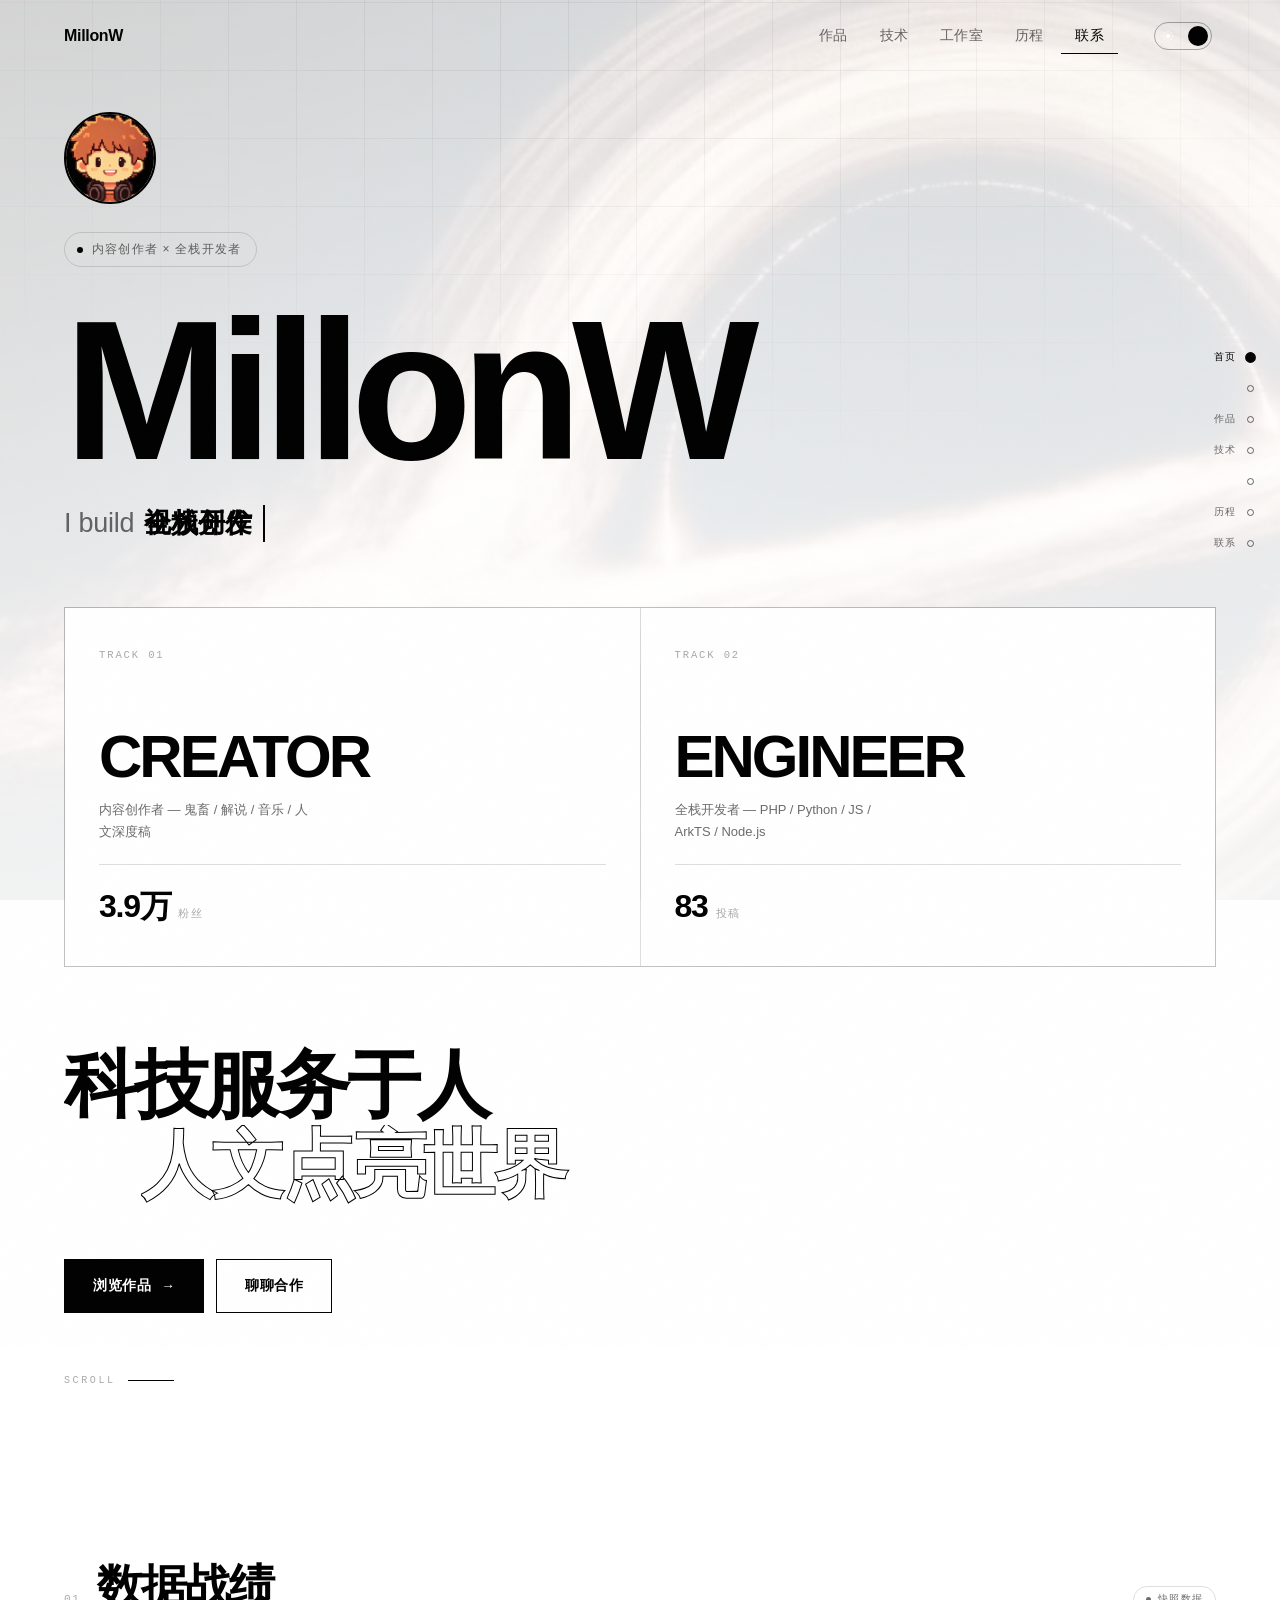
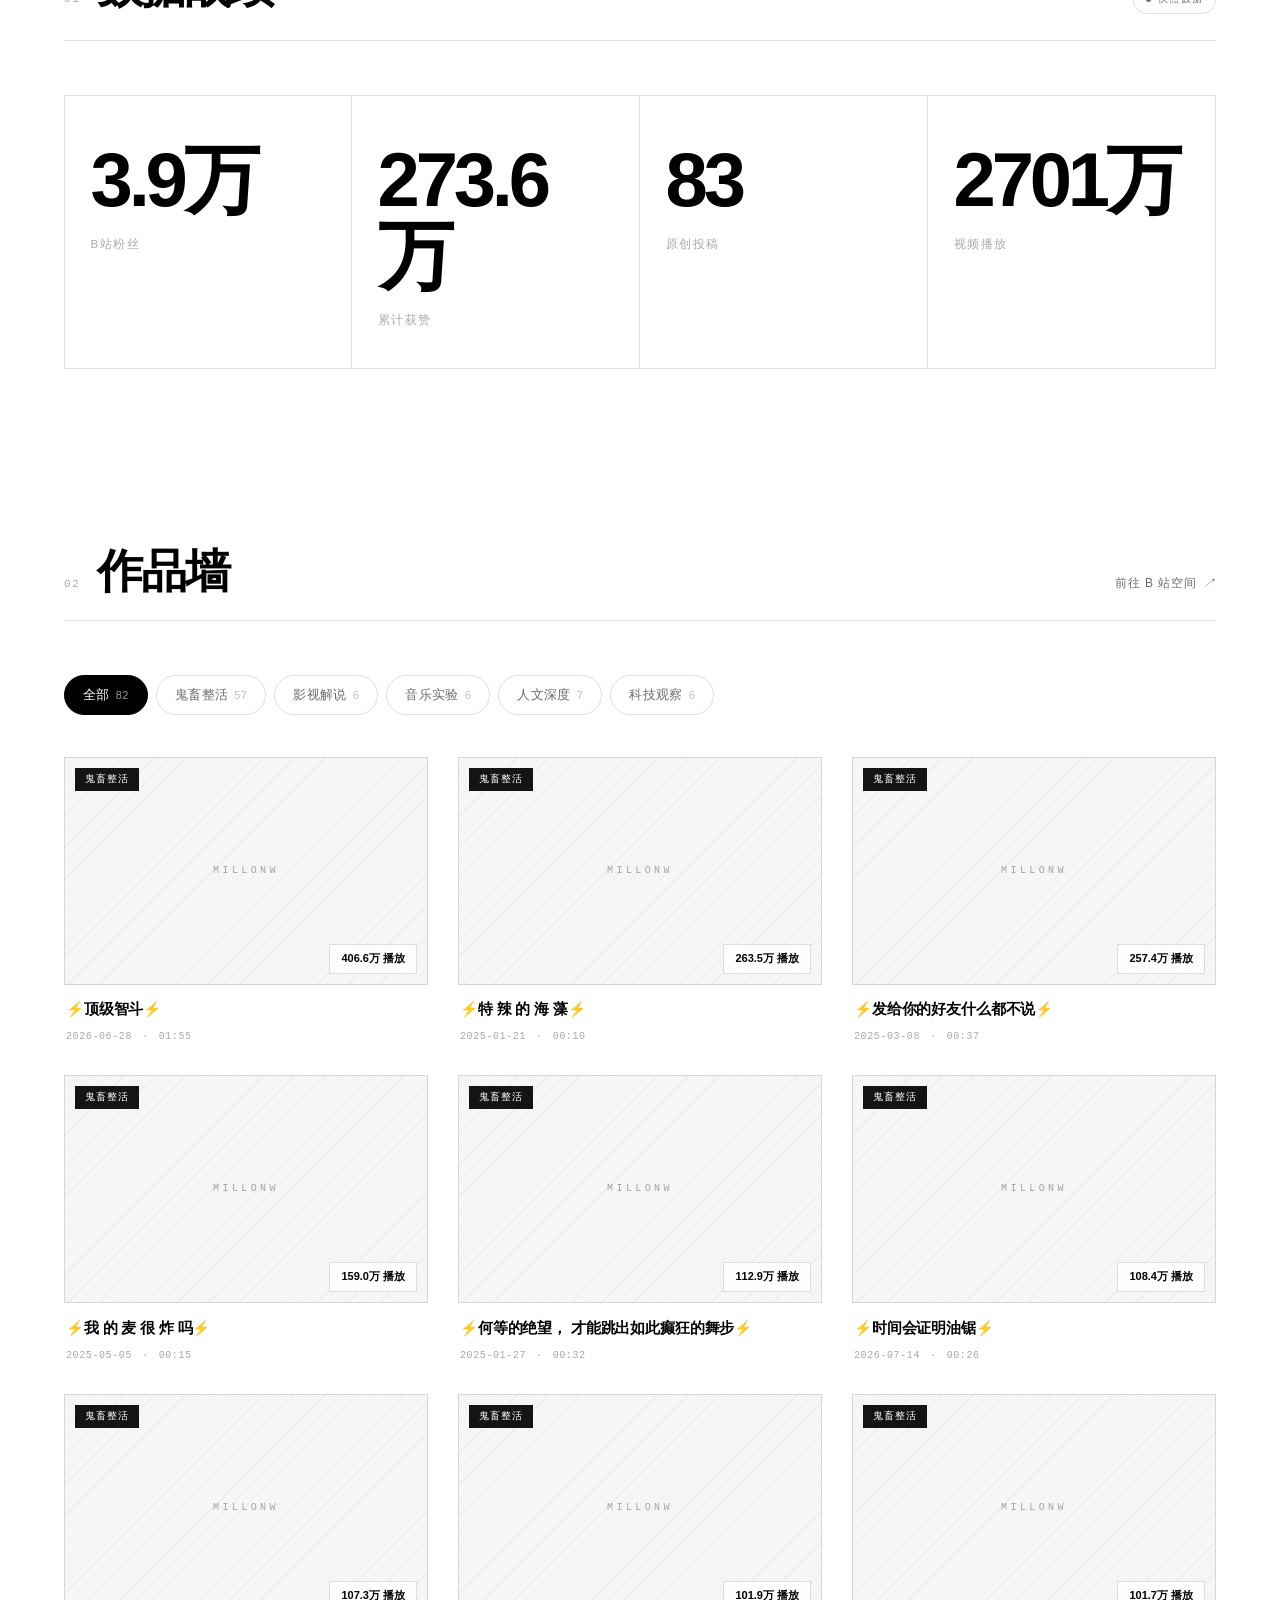
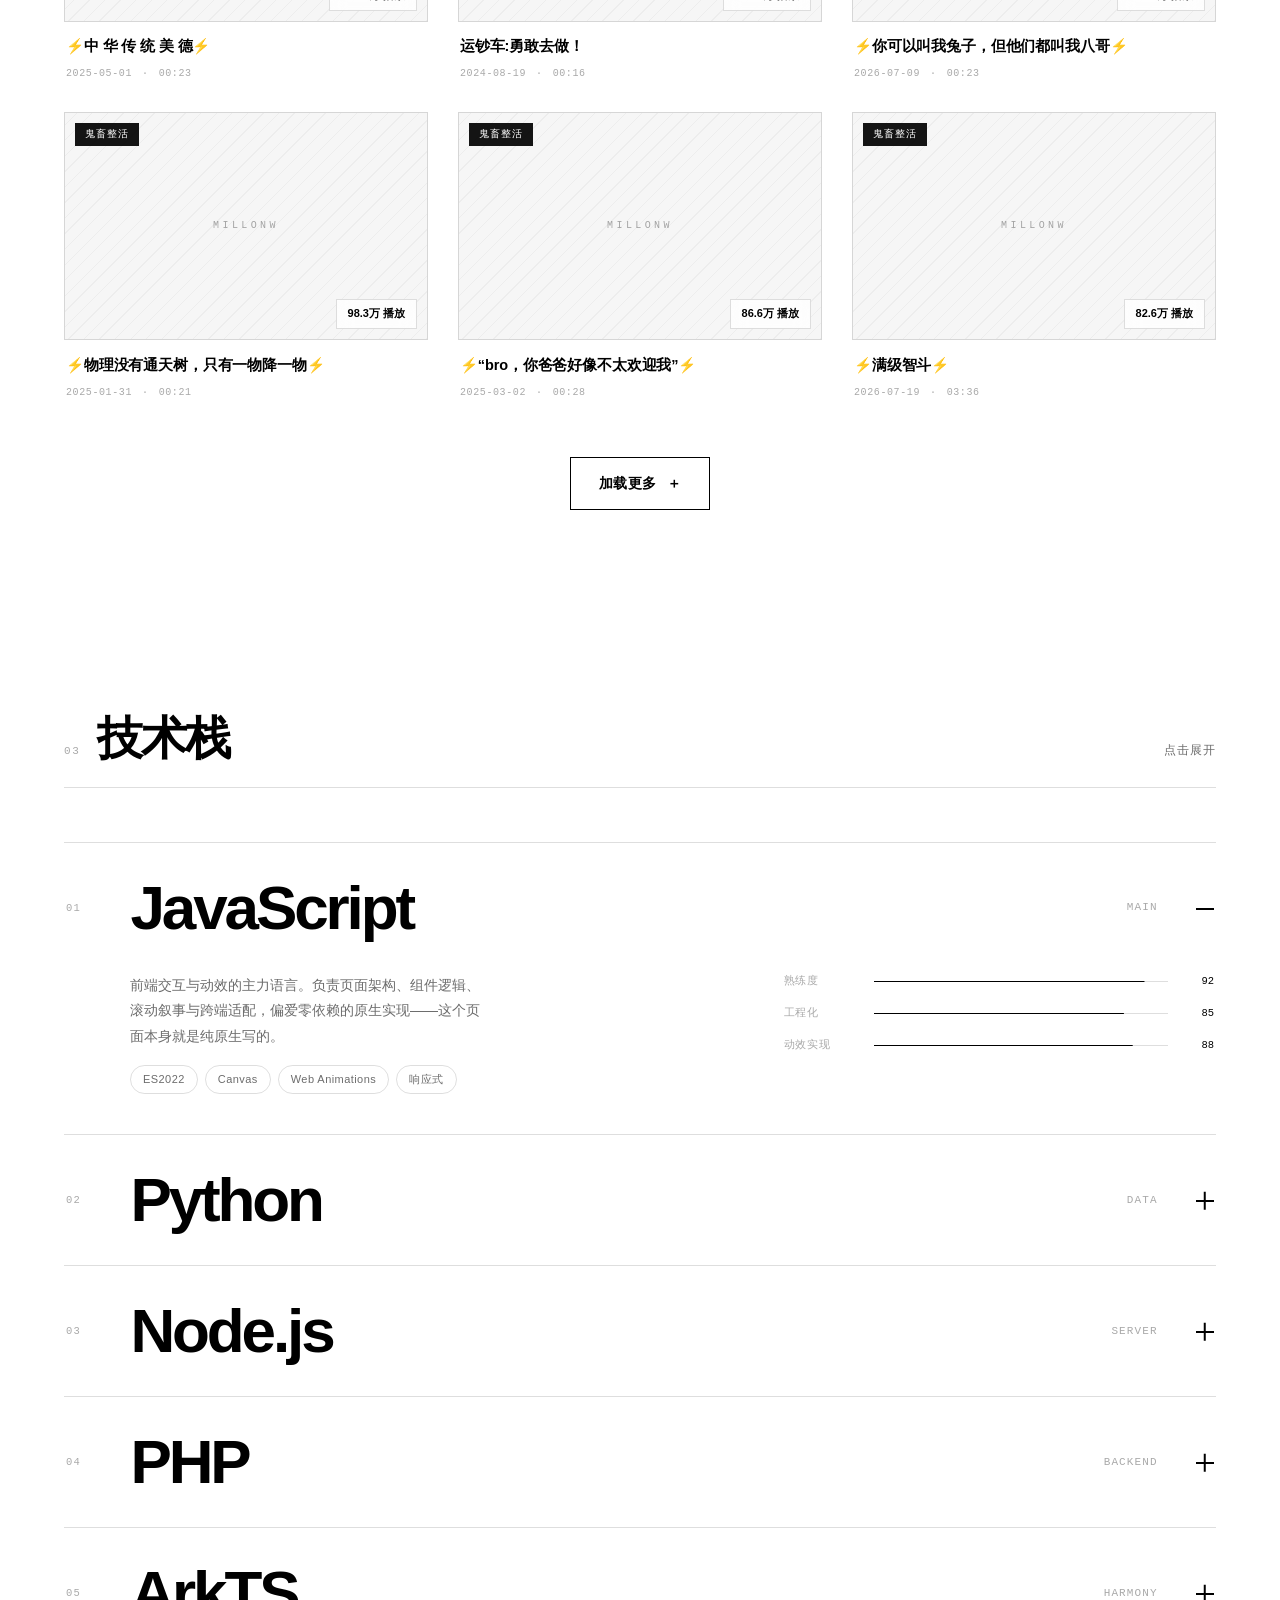
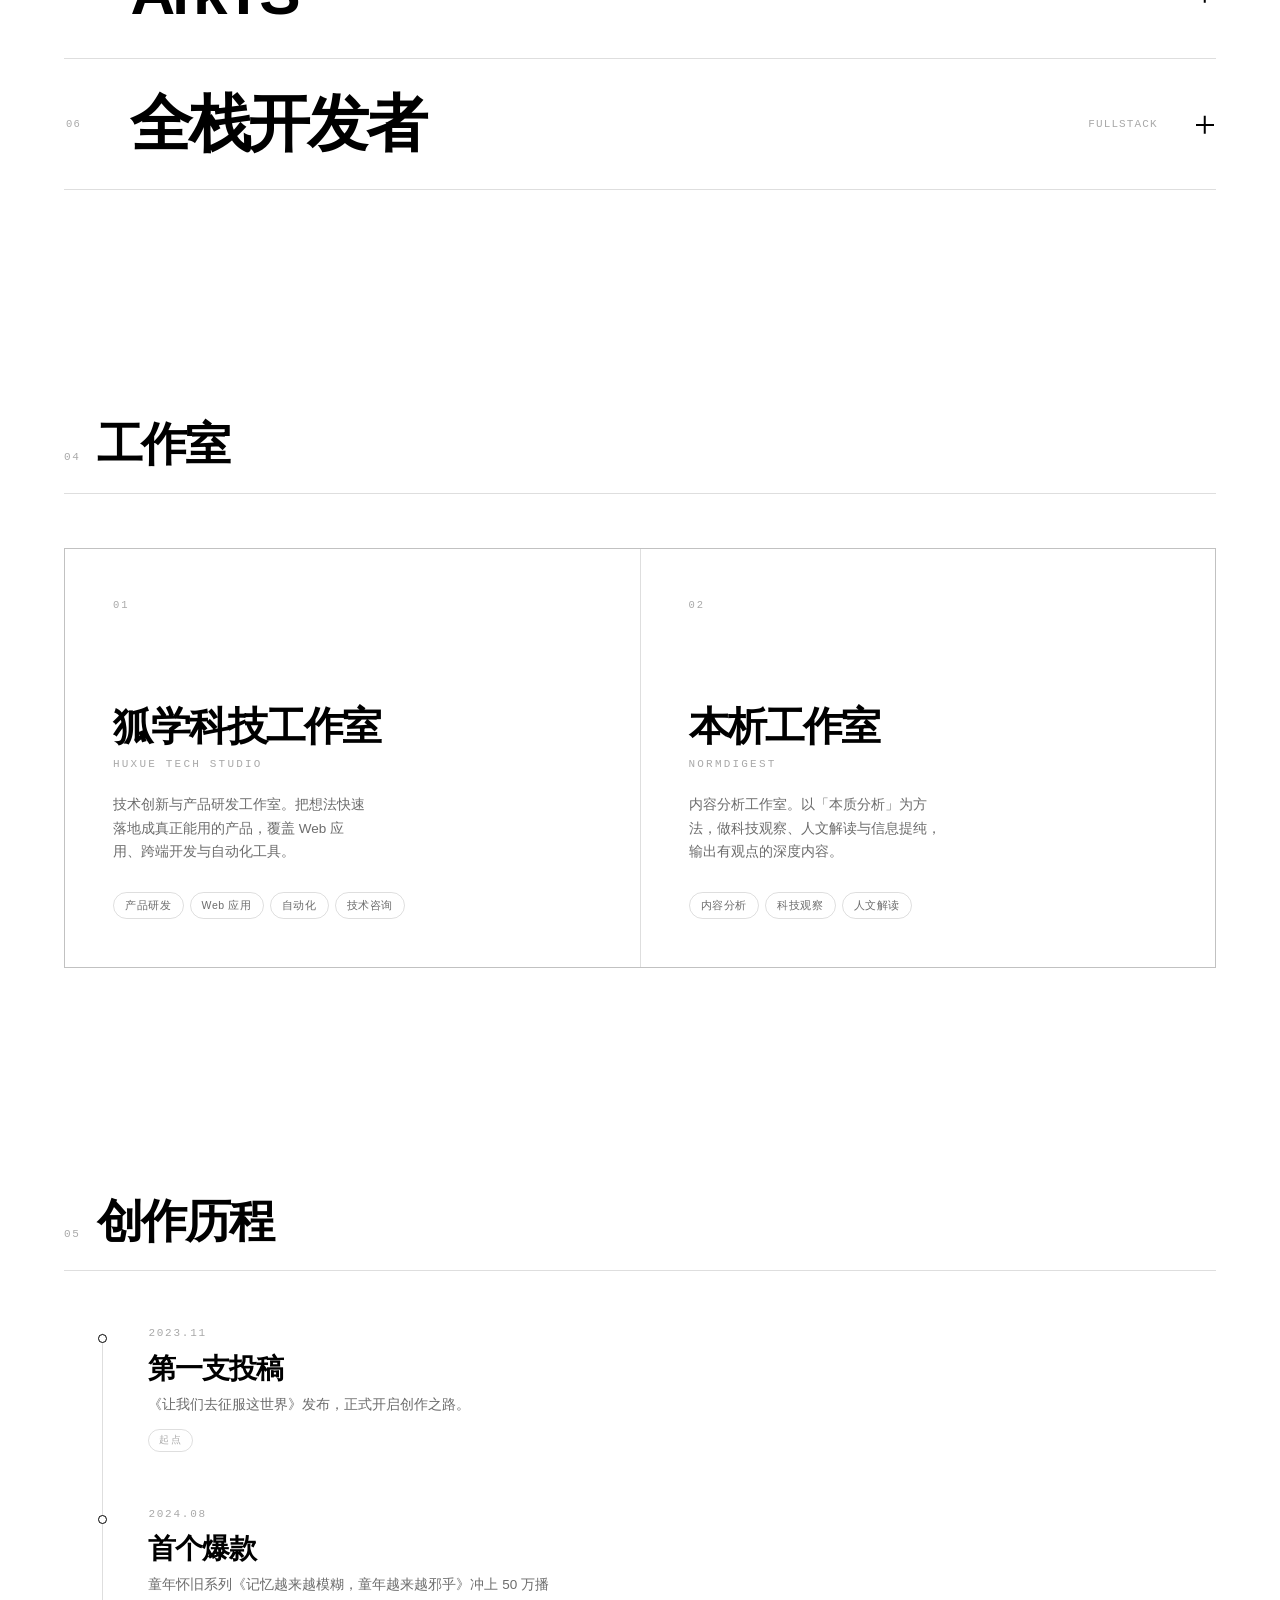
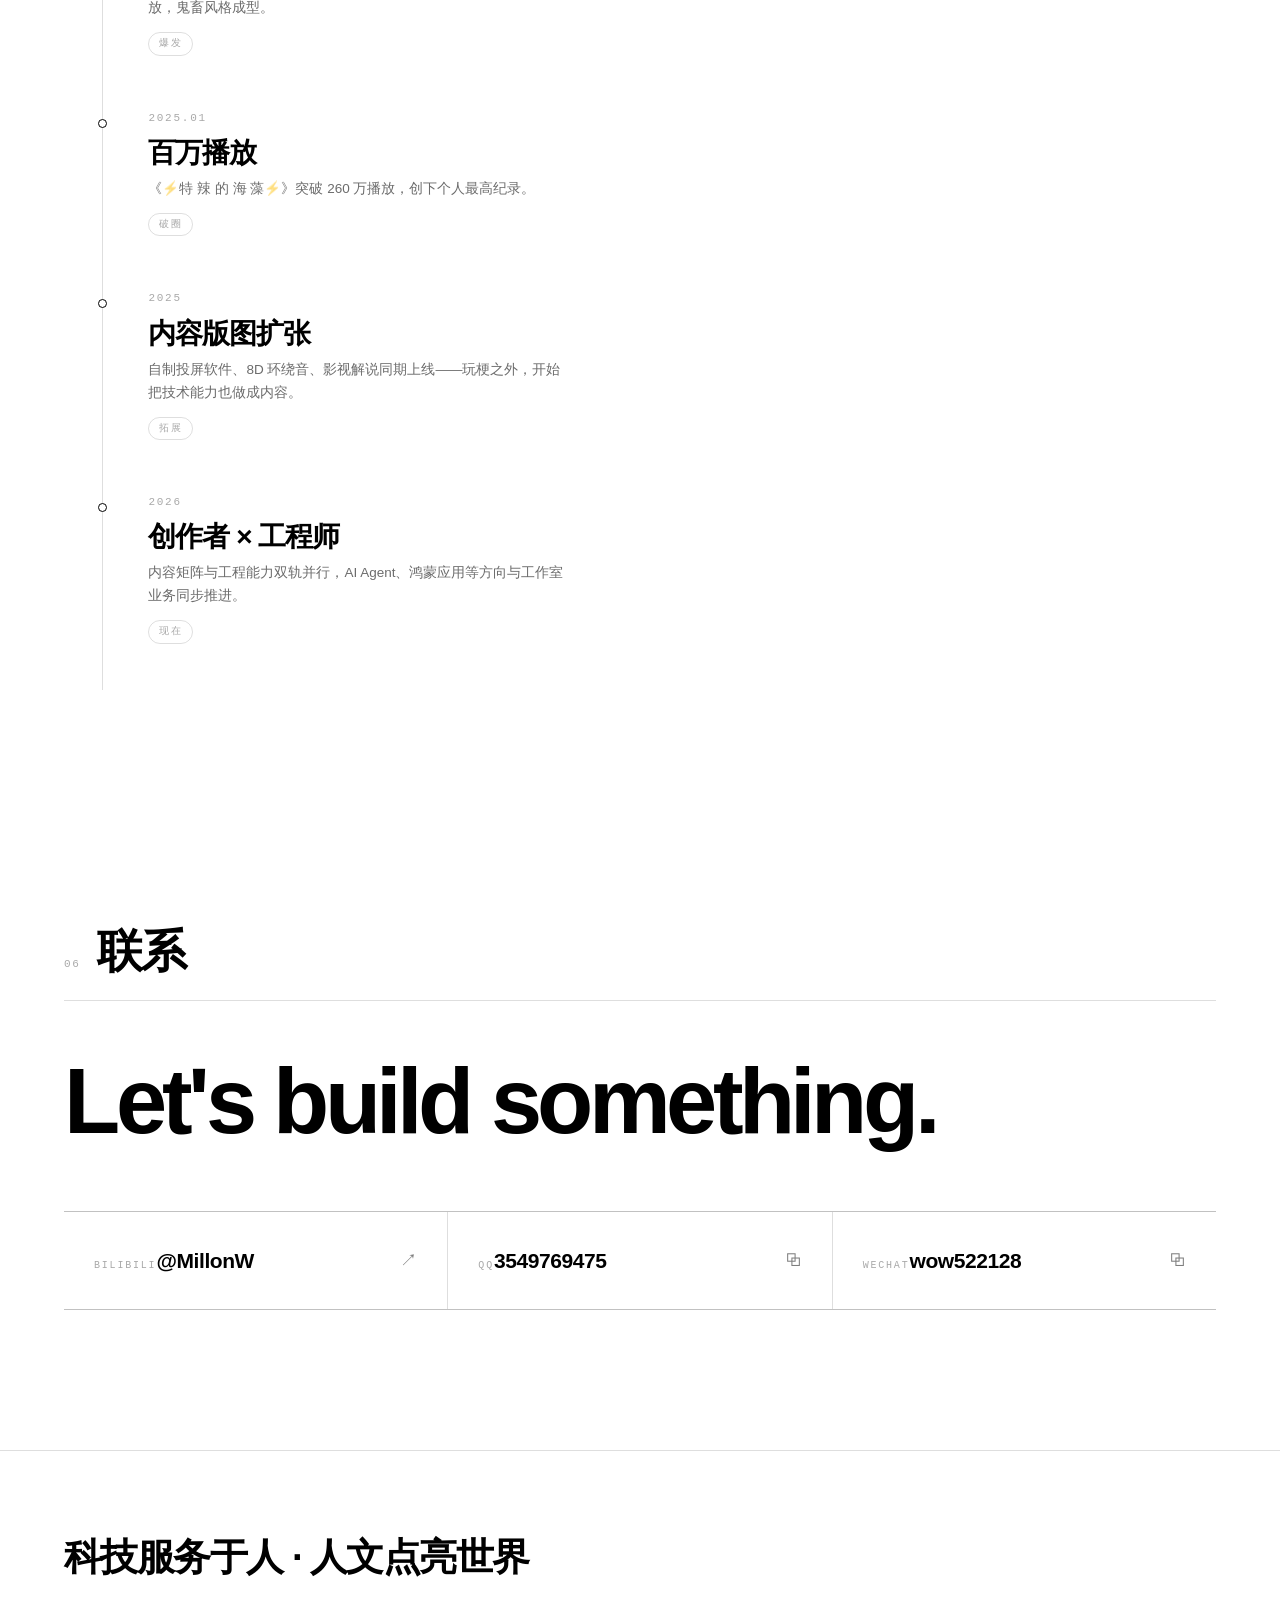
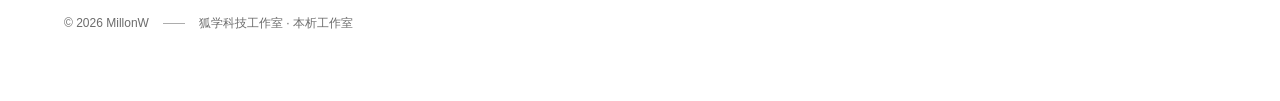
==== commit 42f5e3b0: "refactor(bg): 背景从视频改为纯静态图片，彻底移除视频 背景只要图片，不再加载/解码视频： - index.html: <video> 换成 <img src=bg-poster.jpg " ====
--- a/index.html
+++ b/index.html
@@ -24,16 +24,14 @@
 </head>
 <body>
 
-<!-- ══════════════════════════ 视频背景 ══════════════════════════
-     海报帧（poster）保证视频还没起来时不会出现黑色一闪
-     preload="metadata" 只抓头部几 KB，浏览器边播边拉数据
-     触摸端/弱网/reduced-motion 由 JS 改用 .is-static（海报静态显示） -->
-<div class="bg-video" id="bgVideo" aria-hidden="true">
-  <video id="videoBg" autoplay preload="metadata" muted playsinline loop
-         poster="assets/img/bg-poster.jpg">
-    <source src="assets/video/background.mp4" type="video/mp4">
-  </video>
-  <div class="bg-video__veil"></div>
+<!-- ══════════════════════════ 背景图（静态） ══════════════════════════
+     背景已改为纯静态图片（视频第一帧），不再加载/解码视频：
+     - fetchpriority="high" 让浏览器优先抓这张图，首屏更快
+     - decoding="async" 避免解码阻塞主线程
+     - __veil 半透膜保证浅色主题下文字依然清晰 -->
+<div class="bg-still" aria-hidden="true">
+  <img src="assets/img/bg-poster.jpg" alt="" fetchpriority="high" decoding="async">
+  <div class="bg-still__veil"></div>
 </div>
 
 <!-- ══════════════════════════ 预加载 ══════════════════════════ -->
--- a/assets/css/style.css
+++ b/assets/css/style.css
@@ -125,10 +125,10 @@
 
 /* ─────────────── 3. 装饰层 ─────────────── */
 
-/* 视频背景：固定全屏，z-index -1 位于所有装饰层之下
-   .is-ready 表示视频可以播放（已 readyState >= HAVE_CURRENT_DATA）
-   .is-static 表示降级到海报（触摸端/弱网/reduced-motion） */
-.bg-video {
+/* 背景图（静态）：固定全屏，z-index -1 位于所有装饰层之下
+   背景已从视频改为纯静态图片（视频第一帧），不再有 video 元素，
+   也就不需要 .is-ready / .is-static 这套播放状态类 */
+.bg-still {
   position: fixed;
   inset: 0;
   z-index: -1;
@@ -136,24 +136,15 @@
   overflow: hidden;
   background: var(--bg);
 }
-.bg-video video {
+.bg-still img {
   width: 100%;
   height: 100%;
   object-fit: cover;
-  /* poster 现在是真实图片（视频第一帧），首屏立刻可见，
-     不需要再等 JS 加 .is-ready。opacity 和视频播放态保持一致（.42），
-     这样加载前后亮度无跳变。 */
+  /* 与原来视频播放态的亮度保持一致（.42） */
   opacity: .42;
-  transition: opacity 1.4s var(--ease);
-  /* 提示浏览器这是背景视频，可走硬件加速合成层 */
-  will-change: opacity;
-  transform: translateZ(0);
-}
-.bg-video.is-ready video { opacity: .42; }
-/* 静态降级（不播放视频，只显示海报）：海报清晰显示，不被压暗 */
-.bg-video.is-static video { opacity: .65; }
+}
 /* 半透膜：保证浅色主题下文字依然清晰 */
-.bg-video__veil {
+.bg-still__veil {
   position: absolute;
   inset: 0;
   background: linear-gradient(180deg,
@@ -161,13 +152,8 @@
               color-mix(in srgb, var(--bg) 88%, transparent));
   mix-blend-mode: normal;
 }
-/* 减少动效 / 弱数据偏好：关掉淡入淡出与视频 */
-@media (prefers-reduced-motion: reduce) {
-  .bg-video { display: none; }
-}
-@media (prefers-reduced-data: reduce) {
-  .bg-video { display: none; }
-}
+/* 静态图片本身没有动效，reduced-motion / reduced-data 下保持显示，
+   不再隐藏（原本隐藏是为了关掉视频播放） */
 
 .grain {
   position: fixed;
@@ -1754,7 +1740,7 @@
     forced-color-adjust: auto;
   }
   .btn::before, .e404__home::before { background: CanvasText; }
-  .grain, .grid-bg, .spotlight, .bg-video { display: none; }
+  .grain, .grid-bg, .spotlight, .bg-still { display: none; }
 }
 
 /* ─────────────── 17c. 折叠屏 / 超宽屏 ─────────────── */
@@ -1787,7 +1773,8 @@
   .reveal, .card { opacity: 1 !important; transform: none !important; }
   [data-split] .ch { opacity: 1 !important; transform: none !important; }
   .creed__line[data-creed] > span { transform: none !important; }
-  .grid-bg, .grain, .bg-video { display: none !important; }
+  /* 背景是静态图片，没有动效，这里不再隐藏它 */
+  .grid-bg, .grain { display: none !important; }
   /* 3D 倾斜与视差在 JS 层已跳过，这里兜底确保无残留位移 */
   .card__media { transform: none !important; }
   .hero__avatar, .hero__title, .creed { translate: none !important; }
